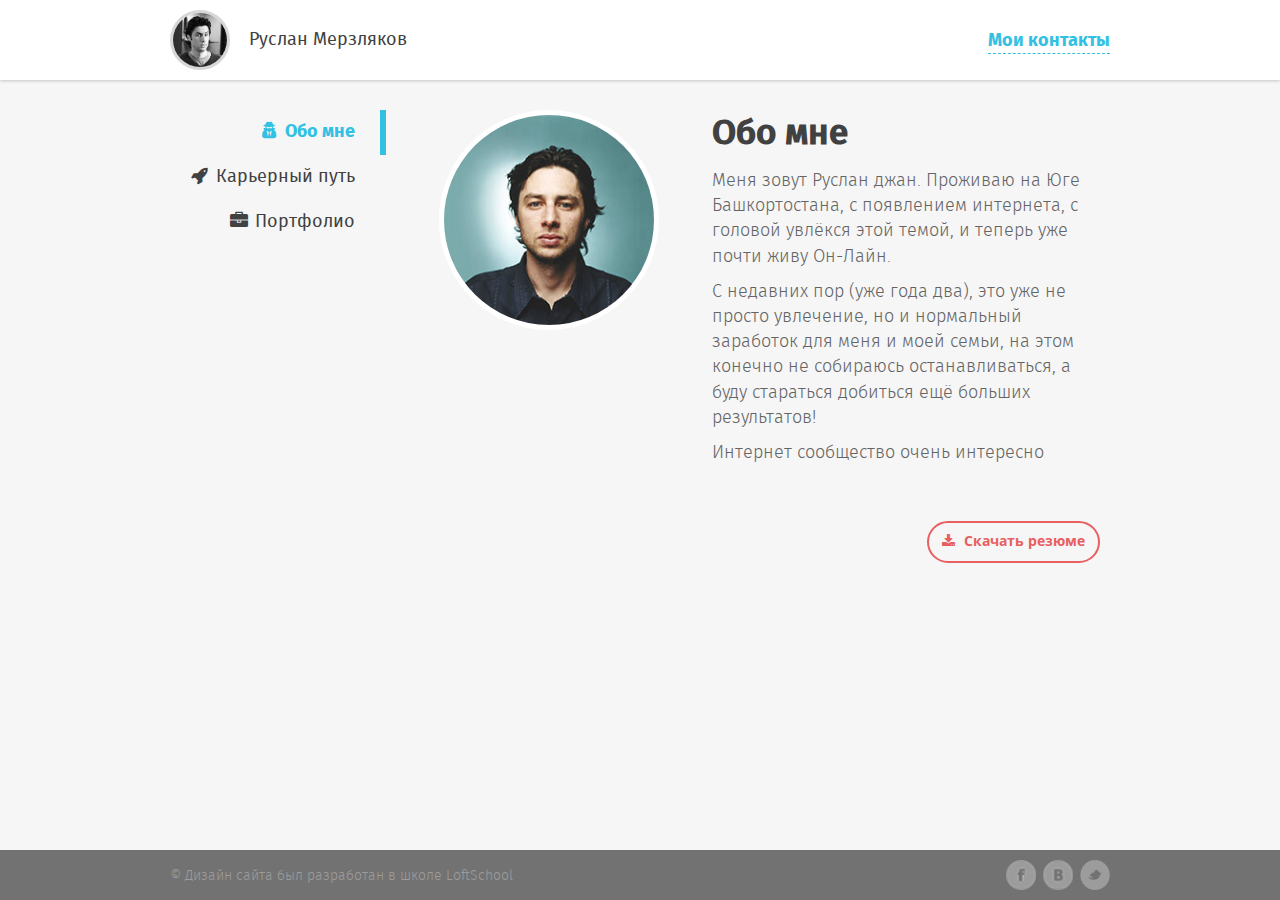
==== index.html @ 2ae24ee6 "init" ====
<!DOCTYPE html>
<!--[if lt IE 7 ]><html class="ie ie6" lang="en"> <![endif]-->
<!--[if IE 7 ]><html class="ie ie7" lang="en"> <![endif]-->
<!--[if IE 8 ]><html class="ie ie8" lang="en"> <![endif]-->
<!--[if (gte IE 9)|!(IE)]><!--><html lang="ru"> <!--<![endif]-->

<head>

	<meta charset="utf-8">

	<title>Обо мне</title>
	<meta name="description" content="">

	<meta http-equiv="X-UA-Compatible" content="IE=edge">
	<meta name="viewport" content="width=device-width, initial-scale=1, maximum-scale=1">

	<link rel="stylesheet" href="css/layout/normalize.min.css">
	<link rel="stylesheet" href="css/layout/fonts.css">
	<link rel="stylesheet" href="css/layout/font-awesome.min.css">
	<link rel="stylesheet" href="css/layout/adjustment.css">
	<link rel="stylesheet" href="css/sections/header.css">
	<link rel="stylesheet" href="css/sections/content.css">
	<link rel="stylesheet" href="css/sections/sidebar.css">
	<link rel="stylesheet" href="css/sections/footer.css">

</head>

<body>
	
	<div class="wrapper">
		<header class="header">
			<div class="container clearfix">
				<div class="header-left">
					<div class="author-wrap">
						<img src="img/content/author.jpg" width="60" alt="Руслан Мерзляков">
						<div class="header-name">Руслан Мерзляков</div>
					</div>
				</div>
				<div class="header-right">
					<a href="#" class="contacts">Мои контакты
						<ul class="contacts-list">
							<li><i class="fa fa-envelope fa-fw"></i> ruslankko@gmail.com</li>
							<li><i class="fa fa-phone fa-fw"></i> +7 963 018 48 90</li>
							<li><i class="fa fa-skype fa-fw"></i> canonkko</li>
						</ul>
					</a>
				</div>
			</div>
		</header>
		<section class="content">
			<div class="container clearfix">
				<aside class="sidebar">
					<nav class="nav-menu">
						<ul>
							<li><a class="nav-link active" href=""><i class="fa fa-user-secret fa-fw"></i> Обо мне</a></li>
							<li><a class="nav-link" href=""><i class="fa fa-rocket fa-fw"></i> Карьерный путь</a></li>
							<li><a class="nav-link" href=""><i class="fa fa-briefcase fa-fw"></i> Портфолио</a></li>
						</ul>
					</nav>
				</aside>
				<main class="main-content">
					<div class="content-wrap clearfix">
						<div class="about-left">
							<img src="img/content/author-2.jpg" width="220" alt="Руслан Мерзляков">
						</div>
						<div class="about-right">
							<h1>Обо мне</h1>
							<p>Меня зовут Руслан джан. Проживаю на Юге Башкортостана, с появлением интернета, с головой увлёкся этой темой, и теперь уже почти живу Он-Лайн.</p>
							<p>С недавних пор (уже года два), это уже не просто увлечение, но и нормальный заработок для меня и моей семьи, на этом конечно не собираюсь останавливаться, а буду стараться добиться ещё больших результатов!</p>
							<p>Интернет сообщество очень интересно</p>
							<div class="btn-resume-wrap">
								<a class="btn btn-resume" href="#"><i class="fa fa-download"></i> Скачать резюме</a>
							</div>
						</div>
					</div>
				</main>
			</div>
		</section>
	</div>
	<footer class="footer">
		<div class="container clearfix">
			<div class="footer-left">
				<div class="copyright">&#169; Дизайн сайта был разработан в школе LoftSchool</div>
			</div>
			<div class="footer-right">
				<ul>
					<li class="social facebook"><a href="#">facebook</a></li>
					<li class="social vk"><a href="https://vk.com/mruslanv" target="blunk">vk</a></li>
					<li class="social twitter"><a href="#">twitter</a></li>
				</ul>
			</div>
		</div>
	</footer>





	<!--[if lt IE 9]>
	<script src="libs/html5shiv/es5-shim.min.js"></script>
	<script src="libs/html5shiv/html5shiv.min.js"></script>
	<script src="libs/html5shiv/html5shiv-printshiv.min.js"></script>
	<script src="libs/respond/respond.min.js"></script>
	<![endif]-->
	
	<script src="https://ajax.googleapis.com/ajax/libs/jquery/2.2.4/jquery.min.js"></script>
	<script src="js/common.js"></script>
	
	<!-- <script>document.write('<script src="http://' + (location.host || 'localhost').split(':')[0] + ':35729/livereload.js?snipver=1"></' + 'script>')</script> -->
</body>
</html>
---- css/layout/fonts.css ----
@font-face {
	font-family: "FiraSans-Bold";
	src: url("../../fonts/FiraSans-Bold/FiraSans-Bold.eot");
	src: url("../../fonts/FiraSans-Bold/FiraSans-Bold.eot?#iefix") format("embedded-opentype"),
			 url("../../fonts/FiraSans-Bold/firasans-bold.woff") format("woff"),
			 url("../../fonts/FiraSans-Bold/FiraSans-Bold.ttf") format("truetype");
	font-style: normal;
	font-weight: normal;
}

@font-face {
	font-family: "FiraSans-Light";
	src: url("../../fonts/FiraSans-Light/FiraSans-Light.eot");
	src: url("../../fonts/FiraSans-Light/FiraSans-Light.eot?#iefix") format("embedded-opentype"),
			 url("../../fonts/FiraSans-Light/firasans-light.woff") format("woff"),
			 url("../../fonts/FiraSans-Light/FiraSans-Light.ttf") format("truetype");
	font-style: normal;
	font-weight: normal;
}

@font-face {
	font-family: "FiraSans-Medium";
	src: url("../../fonts/FiraSans-Medium/FiraSans-Medium.eot");
	src: url("../../fonts/FiraSans-Medium/FiraSans-Medium.eot?#iefix") format("embedded-opentype"),
			 url("../../fonts/FiraSans-Medium/firasans-medium.woff") format("woff"),
			 url("../../fonts/FiraSans-Medium/FiraSans-Medium.ttf") format("truetype");
	font-style: normal;
	font-weight: normal;
}

@font-face {
	font-family: "FiraSans-Regular";
	src: url("../../fonts/FiraSans-Regular/FiraSans-Regular.eot");
	src: url("../../fonts/FiraSans-Regular/FiraSans-Regular.eot?#iefix") format("embedded-opentype"),
			 url("../../fonts/FiraSans-Regular/firasans-regular.woff") format("woff"),
			 url("../../fonts/FiraSans-Regular/FiraSans-Regular.ttf") format("truetype");
	font-style: normal;
	font-weight: normal;
}

@font-face {
	font-family: "OpenSansSemiBold";
	src: url("../../fonts/OpenSansSemiBold/OpenSansSemiBold.eot");
	src: url("../../fonts/OpenSansSemiBold/OpenSansSemiBold.eot?#iefix") format("embedded-opentype"),
			 url("../../fonts/OpenSansSemiBold/OpenSansSemiBold.woff") format("woff"),
			 url("../../fonts/OpenSansSemiBold/OpenSansSemiBold.ttf") format("truetype");
	font-style: normal;
	font-weight: normal;
}

@font-face {
	font-family: "OpenSansBold";
	src: url("../../fonts/OpenSansBold/OpenSansBold.eot");
	src: url("../../fonts/OpenSansBold/OpenSansBold.eot?#iefix") format("embedded-opentype"),
			 url("../../fonts/OpenSansBold/OpenSansBold.woff") format("woff"),
			 url("../../fonts/OpenSansBold/OpenSansBold.ttf") format("truetype");
	font-style: normal;
	font-weight: normal;
}
---- css/layout/adjustment.css ----
html {
	height: 100%;
}

body {
	font-family: "FiraSans-Regular", sans-serif;
	font-size: 16px;
	line-height: 1.4;
	font-weight: normal;
	color: #414141;
	height: 100%;
	background-color: #f6f6f6;
}

* {
	-webkit-box-sizing: border-box;
	-moz-box-sizing: border-box;
	box-sizing: border-box;
}

h1 {
	font-family: "FiraSans-Medium", sans-serif;
	font-size: 2.1875em;
}

h3 {
	font-size: 1.3125em;
	line-height: 1.3;

}

a {
	text-decoration: none;
	color: #fff;
}

ul {
	list-style-type: none;
	margin: 0;
	padding: 0;
}

.clearfix::after {
    content: "";
    display: table;
    clear: both;
}

.wrapper {
	min-height: 100%;
	overflow: hidden;
	position: relative;
}

.wrapper::after {
	content: "";
	height: 50px;
	display: block;
}

.container {
	width: 940px;
	margin: auto;
}
---- css/sections/header.css ----
.main-page {
	height: 100vh;
	text-align: center;
	background: url('../../img/bg/mainbg.png');
	padding-top: 35vh;
}

.author img {
	border-radius: 50%;
	border: 1px solid #d7d7d7;
	margin-top: -50%;
}

.author {
	background-color: white;
	border-radius: 10px;
	box-shadow: 0 1px 2px rgba(0, 0, 0, 0.3);
	display: inline-block;
	padding: 0 79px 70px;
	position: relative;
}

.author h3 {
	font-family: "OpenSansSemiBold", sans-serif;
	margin-top: 6px;
}

.btn-bg {
	background-color: #33c1e3;
	position: absolute;
	bottom: 0;
	right: 0;
	left: 0;
	border-radius: 0 0 10px 10px;
	padding: 20px 70px
}

.btn {
	border: 2px solid white;
	border-radius: 10em;
	padding: 9px 13px 6px;
	display: inline-block;
	font-family: "FiraSans-Bold", sans-serif;
	font-size: 0.875em;
	-webkit-transition: .3s ease;
	-o-transition: .3s ease;
	transition: .3s ease;
}


.btn:hover {
	background-color: #fff;
	color: #33c1e3;
}

.header {
  background-color: #fff;
  box-shadow: 0px 1px 3px 0px rgba(0, 0, 0, 0.2);
  padding: 10px 0;
  position: relative;
  z-index: 2;
}

.author-wrap img {
  border-width: 3px;
  border-color: rgb(215, 215, 215);
  border-style: solid;
  border-radius: 50%;
  display: inline-block;
  vertical-align: middle;
}

.header-name {
	font-size: 1.125em;
	line-height: 1.05;
	display: inline-block;
	margin-left: 15px;
	max-width: 180px;
	vertical-align: middle;
}

.header-left {
	float: left;
	width: 50%;
}

.header-right {
	float: right;
	width: 50%;
	text-align: right;
}

.contacts {
	font-family: "FiraSans-Bold", sans-serif;
	color: #33c1e3;
	font-size: 1.125em;
	line-height: 1.3;
	border-bottom: 1px dashed #33c1e3;
	padding-top: 20px;
	display: inline-block;
	position: relative;
	-webkit-transition: .3s ease;
	-o-transition: .3s ease;
	transition: .3s ease;
}

.contacts:hover {
	color: #e85f61;
	border-color: #e85f61
}

.contacts:hover .contacts-list {
	visibility: visible;
	top: 60px;
	opacity: 1;
}

.contacts-list {
	font-family: "FiraSans-Light", sans-serif;
	padding: 15px 20px 0;
	text-align: left;
	border: 1px solid #dedede;
  background-color: #fff;
  min-width: 255px;
  position: absolute;
	left: -50%;
  top: 70px;
  border-radius: 10px;
  color: #414141;
  visibility: hidden;
  opacity: 0;
  -webkit-transition: .3s ease-in-out .2s;
	-o-transition: .3s ease-in-out .2s;
	transition: .3s ease-in-out .2s;
}

.contacts-list .fa {
	color: #33c1e3;
	margin-right: 5px;
}

.contacts-list > li {
	margin-bottom: 15px;
}

.contacts-list::before, .contacts-list::after {
	content: "";
	position: absolute;
	left: 50%;
	top: -17px;
	margin-left: -10px;
	border: 6px solid transparent;
	border-bottom: 10px solid #dedede;
}

.contacts-list::after {
	border-bottom: 10px solid #fff;
	top: -15px;
}
---- css/sections/content.css ----
.content {
	padding-top: 30px;
}

.main-content {
	float: right;
	width: 77%;
}

.about-left img {
	border-radius: 50%;
	border: 5px solid white;
}

.about-left, .img-career-wrap {
	width: 45%;
	text-align: center;
	float: left;
}

.about-right {
	width: 55%;
	float: right;
	padding-right: 10px;
}

.about-right h1 {
	margin: 0;
}

.about-right p {
	font-family: "FiraSans-Light", sans-serif;
	font-size: 1.125em;
	color: #646464;
	margin-top: 10px;
	margin-bottom: 0px;
}

.btn-resume-wrap{
	text-align: right;
	margin-top: 55px;
	margin-bottom: 70px;
}

.btn-resume {
	font-family: "OpenSansBold", sans-serif;
	color: #e85f61;
	border-color: #e85f61;
	padding-top: 8px;
	padding-bottom: 10px;
}

.btn-resume .fa {
	margin-right: 5px;
}

.btn-resume:hover {
	background-color: #e85f61;
	color: #fff;
}
---- css/sections/sidebar.css ----
.sidebar {
	float: left;
	width: 23%;
	text-align: right;
}

.nav-menu .nav-link {
	display: block;
	padding: 10px 0;
	padding-right: 25px;
	font-size: 1.125em;
	color: #414141;
	border-right: 6px solid transparent;
	-webkit-transition: .3s ease;
	-o-transition: .3s ease;
	transition: .3s ease;
}

.nav-menu .nav-link:hover {
	color: #33c1e3;
}

.nav-link.active {
	font-family: "FiraSans-Bold", sans-serif;
	color: #33c1e3;
	border-right: 6px solid #33c1e3;
}
---- css/sections/footer.css ----
.footer {
  background-color: #727272;
  height: 50px;
  padding: 10px 0;
  margin-top: -50px;
  position: relative;
}

.copyright {
	font-family: "FiraSans-Light", sans-serif;
	font-size: 0.875em;
	color: #9c9c9c;
	padding-top: 7px;
}

.footer-left {
	float: left;
	width: 50%;
}

.footer-right {
	float: right;
	width: 50%;
	text-align: right;
}

.social {
	background: url('../../img/icons/social-sprite.png') no-repeat;
	width: 30px;
	height: 30px;
	overflow: hidden;
	display: inline-block;
	margin-left: 3px;
}

.social a {
	display: block;
	text-indent: 50px;
}

.facebook {
	background-position: 0 -150px;
}

.facebook:hover {
	background-position: 0 -120px;
}

.twitter {
	background-position: 0 -90px;
}

.twitter:hover {
	background-position: 0 -60px;
}

.vk {
	background-position: 0 -30px;
}

.vk:hover {
	background-position: 0 0;
}
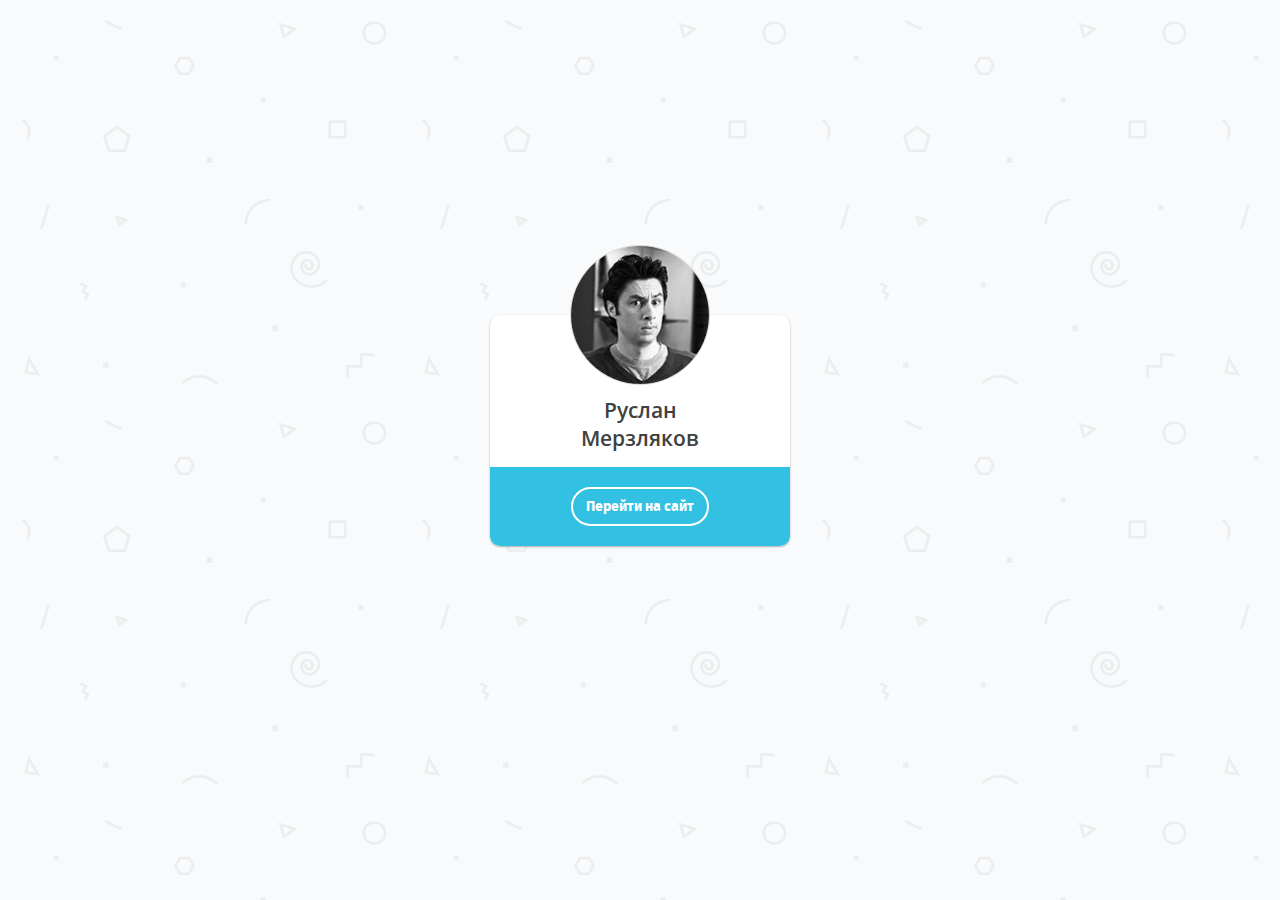
==== commit 769c6164: "BEM+ScrollBar" ====
--- a/index.html
+++ b/index.html
@@ -8,7 +8,7 @@
 
 	<meta charset="utf-8">
 
-	<title>Обо мне</title>
+	<title>Приветствую!</title>
 	<meta name="description" content="">
 
 	<meta http-equiv="X-UA-Compatible" content="IE=edge">
@@ -18,79 +18,21 @@
 	<link rel="stylesheet" href="css/layout/fonts.css">
 	<link rel="stylesheet" href="css/layout/font-awesome.min.css">
 	<link rel="stylesheet" href="css/layout/adjustment.css">
-	<link rel="stylesheet" href="css/sections/header.css">
-	<link rel="stylesheet" href="css/sections/content.css">
-	<link rel="stylesheet" href="css/sections/sidebar.css">
-	<link rel="stylesheet" href="css/sections/footer.css">
+	<link rel="stylesheet" href="css/sections/main.css">
 
 </head>
 
 <body>
-	
-	<div class="wrapper">
-		<header class="header">
-			<div class="container clearfix">
-				<div class="header-left">
-					<div class="author-wrap">
-						<img src="img/content/author.jpg" width="60" alt="Руслан Мерзляков">
-						<div class="header-name">Руслан Мерзляков</div>
-					</div>
-				</div>
-				<div class="header-right">
-					<a href="#" class="contacts">Мои контакты
-						<ul class="contacts-list">
-							<li><i class="fa fa-envelope fa-fw"></i> ruslankko@gmail.com</li>
-							<li><i class="fa fa-phone fa-fw"></i> +7 963 018 48 90</li>
-							<li><i class="fa fa-skype fa-fw"></i> canonkko</li>
-						</ul>
-					</a>
-				</div>
-			</div>
-		</header>
-		<section class="content">
-			<div class="container clearfix">
-				<aside class="sidebar">
-					<nav class="nav-menu">
-						<ul>
-							<li><a class="nav-link active" href=""><i class="fa fa-user-secret fa-fw"></i> Обо мне</a></li>
-							<li><a class="nav-link" href=""><i class="fa fa-rocket fa-fw"></i> Карьерный путь</a></li>
-							<li><a class="nav-link" href=""><i class="fa fa-briefcase fa-fw"></i> Портфолио</a></li>
-						</ul>
-					</nav>
-				</aside>
-				<main class="main-content">
-					<div class="content-wrap clearfix">
-						<div class="about-left">
-							<img src="img/content/author-2.jpg" width="220" alt="Руслан Мерзляков">
-						</div>
-						<div class="about-right">
-							<h1>Обо мне</h1>
-							<p>Меня зовут Руслан джан. Проживаю на Юге Башкортостана, с появлением интернета, с головой увлёкся этой темой, и теперь уже почти живу Он-Лайн.</p>
-							<p>С недавних пор (уже года два), это уже не просто увлечение, но и нормальный заработок для меня и моей семьи, на этом конечно не собираюсь останавливаться, а буду стараться добиться ещё больших результатов!</p>
-							<p>Интернет сообщество очень интересно</p>
-							<div class="btn-resume-wrap">
-								<a class="btn btn-resume" href="#"><i class="fa fa-download"></i> Скачать резюме</a>
-							</div>
-						</div>
-					</div>
-				</main>
-			</div>
-		</section>
-	</div>
-	<footer class="footer">
-		<div class="container clearfix">
-			<div class="footer-left">
-				<div class="copyright">&#169; Дизайн сайта был разработан в школе LoftSchool</div>
-			</div>
-			<div class="footer-right">
-				<ul>
-					<li class="social facebook"><a href="#">facebook</a></li>
-					<li class="social vk"><a href="https://vk.com/mruslanv" target="blunk">vk</a></li>
-					<li class="social twitter"><a href="#">twitter</a></li>
-				</ul>
+	<section class="main-page">
+		<div class="author">
+			<img class="author__img" src="img/content/author.jpg" width="140" alt="Руслан Мерзляков">
+			<h3 class="author__title">Руслан<br>Мерзляков</h3>
+			<div class="author__btn">
+				<a class="btn" href="about.html">Перейти на сайт</a>
 			</div>
 		</div>
-	</footer>
+	</section>
+	
 
 
 
@@ -103,8 +45,8 @@
 	<script src="libs/respond/respond.min.js"></script>
 	<![endif]-->
 	
-	<script src="https://ajax.googleapis.com/ajax/libs/jquery/2.2.4/jquery.min.js"></script>
-	<script src="js/common.js"></script>
+	<!-- <script src="https://ajax.googleapis.com/ajax/libs/jquery/2.2.4/jquery.min.js"></script>
+	<script src="js/common.js"></script> -->
 	
 	<!-- <script>document.write('<script src="http://' + (location.host || 'localhost').split(':')[0] + ':35729/livereload.js?snipver=1"></' + 'script>')</script> -->
 </body>
--- a/css/layout/adjustment.css
+++ b/css/layout/adjustment.css
@@ -9,7 +9,7 @@
 	font-weight: normal;
 	color: #414141;
 	height: 100%;
-	background-color: #f6f6f6;
+	
 }
 
 * {
@@ -21,12 +21,15 @@
 h1 {
 	font-family: "FiraSans-Medium", sans-serif;
 	font-size: 2.1875em;
+	font-weight: normal;
+	margin: 0;
 }
 
 h3 {
 	font-size: 1.3125em;
 	line-height: 1.3;
-
+	font-weight: normal;
+	margin: 0;
 }
 
 a {
@@ -40,6 +43,11 @@
 	padding: 0;
 }
 
+img {
+	max-width: 100%;
+	height: auto;
+}
+
 .clearfix::after {
     content: "";
     display: table;
@@ -50,6 +58,7 @@
 	min-height: 100%;
 	overflow: hidden;
 	position: relative;
+	background-color: #f6f6f6;
 }
 
 .wrapper::after {
@@ -60,5 +69,37 @@
 
 .container {
 	width: 940px;
-	margin: auto;
+	margin: 0 auto;
+}
+
+.content {
+	margin-top: 30px;
+}
+
+.sidebar {
+	float: left;
+	width: 23%;
+}
+
+.main-content {
+	float: right;
+	width: 77%;
+}
+
+.title {
+	margin-bottom: 20px;
+	margin-left: 20px;
+	line-height: 1.1;
+}
+
+.btn {
+	border: 2px solid white;
+	border-radius: 10em;
+	padding: 9px 13px 6px;
+	display: inline-block;
+	font-family: "FiraSans-Bold", sans-serif;
+	font-size: 0.875em;
+	-webkit-transition: .3s ease;
+	-o-transition: .3s ease;
+	transition: .3s ease;
 }--- a/css/sections/main.css
+++ b/css/sections/main.css
@@ -0,0 +1,36 @@
+.main-page {
+	height: 100vh;
+	text-align: center;
+	background: url('../../img/bg/mainbg.png');
+	padding-top: 35vh;
+}
+
+.author__img {
+	border-radius: 50%;
+	border: 1px solid #d7d7d7;
+	margin-top: -70px;
+}
+
+.author {
+	background-color: white;
+	border-radius: 10px;
+	box-shadow: 0 1px 2px rgba(0, 0, 0, 0.3);
+	display: inline-block;
+	min-width: 300px;
+}
+
+.author__title {
+	font-family: "OpenSansSemiBold", sans-serif;
+	margin: 5px 0 15px;
+}
+
+.author__btn {
+	background-color: #33c1e3;
+	border-radius: 0 0 10px 10px;
+	padding: 20px 70px
+}
+
+.btn:hover {
+	background-color: #fff;
+	color: #33c1e3;
+}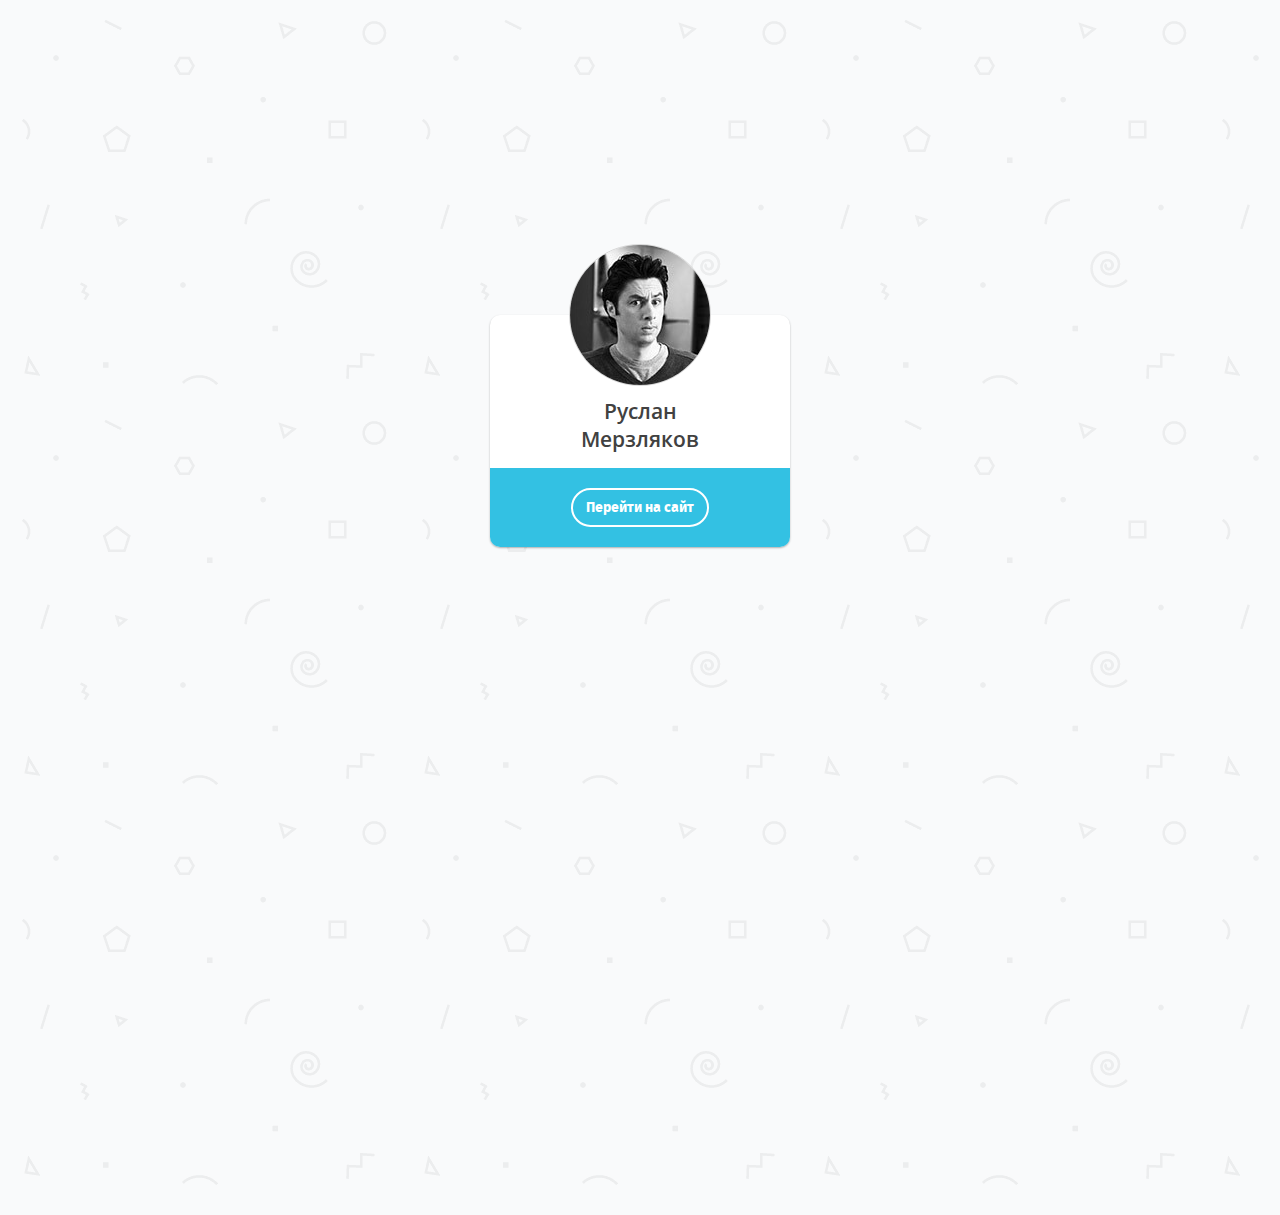
==== commit 05761e02: "Adaptive" ====
--- a/index.html
+++ b/index.html
@@ -1,53 +1,53 @@
-<!DOCTYPE html>
-<!--[if lt IE 7 ]><html class="ie ie6" lang="en"> <![endif]-->
-<!--[if IE 7 ]><html class="ie ie7" lang="en"> <![endif]-->
-<!--[if IE 8 ]><html class="ie ie8" lang="en"> <![endif]-->
-<!--[if (gte IE 9)|!(IE)]><!--><html lang="ru"> <!--<![endif]-->
-
-<head>
-
-	<meta charset="utf-8">
-
-	<title>Приветствую!</title>
-	<meta name="description" content="">
-
-	<meta http-equiv="X-UA-Compatible" content="IE=edge">
-	<meta name="viewport" content="width=device-width, initial-scale=1, maximum-scale=1">
-
-	<link rel="stylesheet" href="css/layout/normalize.min.css">
-	<link rel="stylesheet" href="css/layout/fonts.css">
-	<link rel="stylesheet" href="css/layout/font-awesome.min.css">
-	<link rel="stylesheet" href="css/layout/adjustment.css">
-	<link rel="stylesheet" href="css/sections/main.css">
-
-</head>
-
-<body>
-	<section class="main-page">
-		<div class="author">
-			<img class="author__img" src="img/content/author.jpg" width="140" alt="Руслан Мерзляков">
-			<h3 class="author__title">Руслан<br>Мерзляков</h3>
-			<div class="author__btn">
-				<a class="btn" href="about.html">Перейти на сайт</a>
-			</div>
-		</div>
-	</section>
-	
-
-
-
-
-
-	<!--[if lt IE 9]>
-	<script src="libs/html5shiv/es5-shim.min.js"></script>
-	<script src="libs/html5shiv/html5shiv.min.js"></script>
-	<script src="libs/html5shiv/html5shiv-printshiv.min.js"></script>
-	<script src="libs/respond/respond.min.js"></script>
-	<![endif]-->
-	
-	<!-- <script src="https://ajax.googleapis.com/ajax/libs/jquery/2.2.4/jquery.min.js"></script>
-	<script src="js/common.js"></script> -->
-	
-	<!-- <script>document.write('<script src="http://' + (location.host || 'localhost').split(':')[0] + ':35729/livereload.js?snipver=1"></' + 'script>')</script> -->
-</body>
+<!DOCTYPE html>
+<!--[if lt IE 7 ]><html class="ie ie6" lang="en"> <![endif]-->
+<!--[if IE 7 ]><html class="ie ie7" lang="en"> <![endif]-->
+<!--[if IE 8 ]><html class="ie ie8" lang="en"> <![endif]-->
+<!--[if (gte IE 9)|!(IE)]><!--><html lang="ru"> <!--<![endif]-->
+<!--[if lte IE 8]>
+<p class="chromeframe">Похоже, что ты используешь
+устаревший браузер, друг. Пожалуйста, <a href="http://
+browsehappy.com/">скачай новый браузер абсолютно
+бесплатно</a> или <a href="http://www.google.com/
+chromeframe/?redirect=true">активируй Google Chrome Frame</
+a></p>
+<![endif]-->
+
+<head>
+
+	<meta charset="utf-8">
+
+	<title>Приветствую!</title>
+	<meta name="description" content="">
+
+	<meta http-equiv="X-UA-Compatible" content="IE=edge">
+	<meta name="viewport" content="width=device-width, initial-scale=1, maximum-scale=1">
+
+	<link rel="stylesheet" href="css/main.css">
+
+</head>
+
+<body>
+	<section class="main-page">
+		<div class="author">
+			<div class="author__img">
+				<img src="img/content/author.jpg" width="140" alt="Руслан Мерзляков">
+			</div>
+			<h3 class="author__title">Руслан<br>Мерзляков</h3>
+			<div class="author__btn">
+				<a class="btn" href="about.html">Перейти на сайт</a>
+			</div>
+		</div>
+	</section>
+	
+	<!--[if lt IE 9]>
+	<script src="libs/html5shiv/es5-shim.min.js"></script>
+	<script src="libs/html5shiv/html5shiv.min.js"></script>
+	<script src="libs/html5shiv/html5shiv-printshiv.min.js"></script>
+	<script src="libs/respond/respond.min.js"></script>
+	<![endif]-->
+	
+	<!-- <script src="https://ajax.googleapis.com/ajax/libs/jquery/2.2.4/jquery.min.js"></script>
+	<script src="js/common.js"></script> -->
+	
+</body>
 </html>--- a/css/main.css
+++ b/css/main.css
@@ -0,0 +1,3 @@
+@font-face{font-family:"FiraSans-Bold";src:url("../fonts/FiraSans-Bold/FiraSans-Bold.eot");src:url("../fonts/FiraSans-Bold/FiraSans-Bold.eot?#iefix") format("embedded-opentype"),url("../fonts/FiraSans-Bold/firasans-bold.woff") format("woff"),url("../fonts/FiraSans-Bold/FiraSans-Bold.ttf") format("truetype");font-style:normal;font-weight:normal}@font-face{font-family:"FiraSans-Light";src:url("../fonts/FiraSans-Light/FiraSans-Light.eot");src:url("../fonts/FiraSans-Light/FiraSans-Light.eot?#iefix") format("embedded-opentype"),url("../fonts/FiraSans-Light/firasans-light.woff") format("woff"),url("../fonts/FiraSans-Light/FiraSans-Light.ttf") format("truetype");font-style:normal;font-weight:normal}@font-face{font-family:"FiraSans-Medium";src:url("../fonts/FiraSans-Medium/FiraSans-Medium.eot");src:url("../fonts/FiraSans-Medium/FiraSans-Medium.eot?#iefix") format("embedded-opentype"),url("../fonts/FiraSans-Medium/firasans-medium.woff") format("woff"),url("../fonts/FiraSans-Medium/FiraSans-Medium.ttf") format("truetype");font-style:normal;font-weight:normal}@font-face{font-family:"FiraSans-Regular";src:url("../fonts/FiraSans-Regular/FiraSans-Regular.eot");src:url("../fonts/FiraSans-Regular/FiraSans-Regular.eot?#iefix") format("embedded-opentype"),url("../fonts/FiraSans-Regular/firasans-regular.woff") format("woff"),url("../fonts/FiraSans-Regular/FiraSans-Regular.ttf") format("truetype");font-style:normal;font-weight:normal}@font-face{font-family:"OpenSansSemiBold";src:url("../fonts/OpenSansSemiBold/OpenSansSemiBold.eot");src:url("../fonts/OpenSansSemiBold/OpenSansSemiBold.eot?#iefix") format("embedded-opentype"),url("../fonts/OpenSansSemiBold/OpenSansSemiBold.woff") format("woff"),url("../fonts/OpenSansSemiBold/OpenSansSemiBold.ttf") format("truetype");font-style:normal;font-weight:normal}@font-face{font-family:"OpenSansBold";src:url("../fonts/OpenSansBold/OpenSansBold.eot");src:url("../fonts/OpenSansBold/OpenSansBold.eot?#iefix") format("embedded-opentype"),url("../fonts/OpenSansBold/OpenSansBold.woff") format("woff"),url("../fonts/OpenSansBold/OpenSansBold.ttf") format("truetype");font-style:normal;font-weight:normal}@font-face{font-family:'FontAwesome';src:url("../fonts/fontawesome/fontawesome-webfont.eot?v=4.6.3");src:url("../fonts/fontawesome/fontawesome-webfont.eot?#iefix&v=4.6.3") format("embedded-opentype"),url("../fonts/fontawesome/fontawesome-webfont.woff2?v=4.6.3") format("woff2"),url("../fonts/fontawesome/fontawesome-webfont.woff?v=4.6.3") format("woff"),url("../fonts/fontawesome/fontawesome-webfont.ttf?v=4.6.3") format("truetype"),url("../fonts/fontawesome/fontawesome-webfont.svg?v=4.6.3#fontawesomeregular") format("svg");font-weight:normal;font-style:normal}.fa{display:inline-block;font:normal normal normal 14px/1 FontAwesome;font-size:inherit;text-rendering:auto;-webkit-font-smoothing:antialiased;-moz-osx-font-smoothing:grayscale}.fa-lg{font-size:1.33333333em;line-height:.75em;vertical-align:-15%}.fa-2x{font-size:2em}.fa-3x{font-size:3em}.fa-4x{font-size:4em}.fa-5x{font-size:5em}.fa-fw{width:1.28571429em;text-align:center}.fa-ul{padding-left:0;margin-left:2.14285714em;list-style-type:none}.fa-ul>li{position:relative}.fa-li{position:absolute;left:-2.14285714em;width:2.14285714em;top:.14285714em;text-align:center}.fa-li.fa-lg{left:-1.85714286em}.fa-border{padding:.2em .25em .15em;border:solid .08em #eee;border-radius:.1em}.fa-pull-left{float:left}.fa-pull-right{float:right}.fa.fa-pull-left{margin-right:.3em}.fa.fa-pull-right{margin-left:.3em}.pull-right{float:right}.pull-left{float:left}.fa.pull-left{margin-right:.3em}.fa.pull-right{margin-left:.3em}.fa-spin{-webkit-animation:fa-spin 2s infinite linear;animation:fa-spin 2s infinite linear}.fa-pulse{-webkit-animation:fa-spin 1s infinite steps(8);animation:fa-spin 1s infinite steps(8)}@-webkit-keyframes fa-spin{0%{-webkit-transform:rotate(0deg);transform:rotate(0deg)}100%{-webkit-transform:rotate(359deg);transform:rotate(359deg)}}@keyframes fa-spin{0%{-webkit-transform:rotate(0deg);transform:rotate(0deg)}100%{-webkit-transform:rotate(359deg);transform:rotate(359deg)}}.fa-rotate-90{-ms-filter:"progid:DXImageTransform.Microsoft.BasicImage(rotation=1)";-webkit-transform:rotate(90deg);-ms-transform:rotate(90deg);transform:rotate(90deg)}.fa-rotate-180{-ms-filter:"progid:DXImageTransform.Microsoft.BasicImage(rotation=2)";-webkit-transform:rotate(180deg);-ms-transform:rotate(180deg);transform:rotate(180deg)}.fa-rotate-270{-ms-filter:"progid:DXImageTransform.Microsoft.BasicImage(rotation=3)";-webkit-transform:rotate(270deg);-ms-transform:rotate(270deg);transform:rotate(270deg)}.fa-flip-horizontal{-ms-filter:"progid:DXImageTransform.Microsoft.BasicImage(rotation=0, mirror=1)";-webkit-transform:scale(-1, 1);-ms-transform:scale(-1, 1);transform:scale(-1, 1)}.fa-flip-vertical{-ms-filter:"progid:DXImageTransform.Microsoft.BasicImage(rotation=2, mirror=1)";-webkit-transform:scale(1, -1);-ms-transform:scale(1, -1);transform:scale(1, -1)}:root .fa-rotate-90,:root .fa-rotate-180,:root .fa-rotate-270,:root .fa-flip-horizontal,:root .fa-flip-vertical{-webkit-filter:none;filter:none}.fa-stack{position:relative;display:inline-block;width:2em;height:2em;line-height:2em;vertical-align:middle}.fa-stack-1x,.fa-stack-2x{position:absolute;left:0;width:100%;text-align:center}.fa-stack-1x{line-height:inherit}.fa-stack-2x{font-size:2em}.fa-inverse{color:#fff}.fa-glass:before{content:"\f000"}.fa-music:before{content:"\f001"}.fa-search:before{content:"\f002"}.fa-envelope-o:before{content:"\f003"}.fa-heart:before{content:"\f004"}.fa-star:before{content:"\f005"}.fa-star-o:before{content:"\f006"}.fa-user:before{content:"\f007"}.fa-film:before{content:"\f008"}.fa-th-large:before{content:"\f009"}.fa-th:before{content:"\f00a"}.fa-th-list:before{content:"\f00b"}.fa-check:before{content:"\f00c"}.fa-remove:before,.fa-close:before,.fa-times:before{content:"\f00d"}.fa-search-plus:before{content:"\f00e"}.fa-search-minus:before{content:"\f010"}.fa-power-off:before{content:"\f011"}.fa-signal:before{content:"\f012"}.fa-gear:before,.fa-cog:before{content:"\f013"}.fa-trash-o:before{content:"\f014"}.fa-home:before{content:"\f015"}.fa-file-o:before{content:"\f016"}.fa-clock-o:before{content:"\f017"}.fa-road:before{content:"\f018"}.fa-download:before{content:"\f019"}.fa-arrow-circle-o-down:before{content:"\f01a"}.fa-arrow-circle-o-up:before{content:"\f01b"}.fa-inbox:before{content:"\f01c"}.fa-play-circle-o:before{content:"\f01d"}.fa-rotate-right:before,.fa-repeat:before{content:"\f01e"}.fa-refresh:before{content:"\f021"}.fa-list-alt:before{content:"\f022"}.fa-lock:before{content:"\f023"}.fa-flag:before{content:"\f024"}.fa-headphones:before{content:"\f025"}.fa-volume-off:before{content:"\f026"}.fa-volume-down:before{content:"\f027"}.fa-volume-up:before{content:"\f028"}.fa-qrcode:before{content:"\f029"}.fa-barcode:before{content:"\f02a"}.fa-tag:before{content:"\f02b"}.fa-tags:before{content:"\f02c"}.fa-book:before{content:"\f02d"}.fa-bookmark:before{content:"\f02e"}.fa-print:before{content:"\f02f"}.fa-camera:before{content:"\f030"}.fa-font:before{content:"\f031"}.fa-bold:before{content:"\f032"}.fa-italic:before{content:"\f033"}.fa-text-height:before{content:"\f034"}.fa-text-width:before{content:"\f035"}.fa-align-left:before{content:"\f036"}.fa-align-center:before{content:"\f037"}.fa-align-right:before{content:"\f038"}.fa-align-justify:before{content:"\f039"}.fa-list:before{content:"\f03a"}.fa-dedent:before,.fa-outdent:before{content:"\f03b"}.fa-indent:before{content:"\f03c"}.fa-video-camera:before{content:"\f03d"}.fa-photo:before,.fa-image:before,.fa-picture-o:before{content:"\f03e"}.fa-pencil:before{content:"\f040"}.fa-map-marker:before{content:"\f041"}.fa-adjust:before{content:"\f042"}.fa-tint:before{content:"\f043"}.fa-edit:before,.fa-pencil-square-o:before{content:"\f044"}.fa-share-square-o:before{content:"\f045"}.fa-check-square-o:before{content:"\f046"}.fa-arrows:before{content:"\f047"}.fa-step-backward:before{content:"\f048"}.fa-fast-backward:before{content:"\f049"}.fa-backward:before{content:"\f04a"}.fa-play:before{content:"\f04b"}.fa-pause:before{content:"\f04c"}.fa-stop:before{content:"\f04d"}.fa-forward:before{content:"\f04e"}.fa-fast-forward:before{content:"\f050"}.fa-step-forward:before{content:"\f051"}.fa-eject:before{content:"\f052"}.fa-chevron-left:before{content:"\f053"}.fa-chevron-right:before{content:"\f054"}.fa-plus-circle:before{content:"\f055"}.fa-minus-circle:before{content:"\f056"}.fa-times-circle:before{content:"\f057"}.fa-check-circle:before{content:"\f058"}.fa-question-circle:before{content:"\f059"}.fa-info-circle:before{content:"\f05a"}.fa-crosshairs:before{content:"\f05b"}.fa-times-circle-o:before{content:"\f05c"}.fa-check-circle-o:before{content:"\f05d"}.fa-ban:before{content:"\f05e"}.fa-arrow-left:before{content:"\f060"}.fa-arrow-right:before{content:"\f061"}.fa-arrow-up:before{content:"\f062"}.fa-arrow-down:before{content:"\f063"}.fa-mail-forward:before,.fa-share:before{content:"\f064"}.fa-expand:before{content:"\f065"}.fa-compress:before{content:"\f066"}.fa-plus:before{content:"\f067"}.fa-minus:before{content:"\f068"}.fa-asterisk:before{content:"\f069"}.fa-exclamation-circle:before{content:"\f06a"}.fa-gift:before{content:"\f06b"}.fa-leaf:before{content:"\f06c"}.fa-fire:before{content:"\f06d"}.fa-eye:before{content:"\f06e"}.fa-eye-slash:before{content:"\f070"}.fa-warning:before,.fa-exclamation-triangle:before{content:"\f071"}.fa-plane:before{content:"\f072"}.fa-calendar:before{content:"\f073"}.fa-random:before{content:"\f074"}.fa-comment:before{content:"\f075"}.fa-magnet:before{content:"\f076"}.fa-chevron-up:before{content:"\f077"}.fa-chevron-down:before{content:"\f078"}.fa-retweet:before{content:"\f079"}.fa-shopping-cart:before{content:"\f07a"}.fa-folder:before{content:"\f07b"}.fa-folder-open:before{content:"\f07c"}.fa-arrows-v:before{content:"\f07d"}.fa-arrows-h:before{content:"\f07e"}.fa-bar-chart-o:before,.fa-bar-chart:before{content:"\f080"}.fa-twitter-square:before{content:"\f081"}.fa-facebook-square:before{content:"\f082"}.fa-camera-retro:before{content:"\f083"}.fa-key:before{content:"\f084"}.fa-gears:before,.fa-cogs:before{content:"\f085"}.fa-comments:before{content:"\f086"}.fa-thumbs-o-up:before{content:"\f087"}.fa-thumbs-o-down:before{content:"\f088"}.fa-star-half:before{content:"\f089"}.fa-heart-o:before{content:"\f08a"}.fa-sign-out:before{content:"\f08b"}.fa-linkedin-square:before{content:"\f08c"}.fa-thumb-tack:before{content:"\f08d"}.fa-external-link:before{content:"\f08e"}.fa-sign-in:before{content:"\f090"}.fa-trophy:before{content:"\f091"}.fa-github-square:before{content:"\f092"}.fa-upload:before{content:"\f093"}.fa-lemon-o:before{content:"\f094"}.fa-phone:before{content:"\f095"}.fa-square-o:before{content:"\f096"}.fa-bookmark-o:before{content:"\f097"}.fa-phone-square:before{content:"\f098"}.fa-twitter:before{content:"\f099"}.fa-facebook-f:before,.fa-facebook:before{content:"\f09a"}.fa-github:before{content:"\f09b"}.fa-unlock:before{content:"\f09c"}.fa-credit-card:before{content:"\f09d"}.fa-feed:before,.fa-rss:before{content:"\f09e"}.fa-hdd-o:before{content:"\f0a0"}.fa-bullhorn:before{content:"\f0a1"}.fa-bell:before{content:"\f0f3"}.fa-certificate:before{content:"\f0a3"}.fa-hand-o-right:before{content:"\f0a4"}.fa-hand-o-left:before{content:"\f0a5"}.fa-hand-o-up:before{content:"\f0a6"}.fa-hand-o-down:before{content:"\f0a7"}.fa-arrow-circle-left:before{content:"\f0a8"}.fa-arrow-circle-right:before{content:"\f0a9"}.fa-arrow-circle-up:before{content:"\f0aa"}.fa-arrow-circle-down:before{content:"\f0ab"}.fa-globe:before{content:"\f0ac"}.fa-wrench:before{content:"\f0ad"}.fa-tasks:before{content:"\f0ae"}.fa-filter:before{content:"\f0b0"}.fa-briefcase:before{content:"\f0b1"}.fa-arrows-alt:before{content:"\f0b2"}.fa-group:before,.fa-users:before{content:"\f0c0"}.fa-chain:before,.fa-link:before{content:"\f0c1"}.fa-cloud:before{content:"\f0c2"}.fa-flask:before{content:"\f0c3"}.fa-cut:before,.fa-scissors:before{content:"\f0c4"}.fa-copy:before,.fa-files-o:before{content:"\f0c5"}.fa-paperclip:before{content:"\f0c6"}.fa-save:before,.fa-floppy-o:before{content:"\f0c7"}.fa-square:before{content:"\f0c8"}.fa-navicon:before,.fa-reorder:before,.fa-bars:before{content:"\f0c9"}.fa-list-ul:before{content:"\f0ca"}.fa-list-ol:before{content:"\f0cb"}.fa-strikethrough:before{content:"\f0cc"}.fa-underline:before{content:"\f0cd"}.fa-table:before{content:"\f0ce"}.fa-magic:before{content:"\f0d0"}.fa-truck:before{content:"\f0d1"}.fa-pinterest:before{content:"\f0d2"}.fa-pinterest-square:before{content:"\f0d3"}.fa-google-plus-square:before{content:"\f0d4"}.fa-google-plus:before{content:"\f0d5"}.fa-money:before{content:"\f0d6"}.fa-caret-down:before{content:"\f0d7"}.fa-caret-up:before{content:"\f0d8"}.fa-caret-left:before{content:"\f0d9"}.fa-caret-right:before{content:"\f0da"}.fa-columns:before{content:"\f0db"}.fa-unsorted:before,.fa-sort:before{content:"\f0dc"}.fa-sort-down:before,.fa-sort-desc:before{content:"\f0dd"}.fa-sort-up:before,.fa-sort-asc:before{content:"\f0de"}.fa-envelope:before{content:"\f0e0"}.fa-linkedin:before{content:"\f0e1"}.fa-rotate-left:before,.fa-undo:before{content:"\f0e2"}.fa-legal:before,.fa-gavel:before{content:"\f0e3"}.fa-dashboard:before,.fa-tachometer:before{content:"\f0e4"}.fa-comment-o:before{content:"\f0e5"}.fa-comments-o:before{content:"\f0e6"}.fa-flash:before,.fa-bolt:before{content:"\f0e7"}.fa-sitemap:before{content:"\f0e8"}.fa-umbrella:before{content:"\f0e9"}.fa-paste:before,.fa-clipboard:before{content:"\f0ea"}.fa-lightbulb-o:before{content:"\f0eb"}.fa-exchange:before{content:"\f0ec"}.fa-cloud-download:before{content:"\f0ed"}.fa-cloud-upload:before{content:"\f0ee"}.fa-user-md:before{content:"\f0f0"}.fa-stethoscope:before{content:"\f0f1"}.fa-suitcase:before{content:"\f0f2"}.fa-bell-o:before{content:"\f0a2"}.fa-coffee:before{content:"\f0f4"}.fa-cutlery:before{content:"\f0f5"}.fa-file-text-o:before{content:"\f0f6"}.fa-building-o:before{content:"\f0f7"}.fa-hospital-o:before{content:"\f0f8"}.fa-ambulance:before{content:"\f0f9"}.fa-medkit:before{content:"\f0fa"}.fa-fighter-jet:before{content:"\f0fb"}.fa-beer:before{content:"\f0fc"}.fa-h-square:before{content:"\f0fd"}.fa-plus-square:before{content:"\f0fe"}.fa-angle-double-left:before{content:"\f100"}.fa-angle-double-right:before{content:"\f101"}.fa-angle-double-up:before{content:"\f102"}.fa-angle-double-down:before{content:"\f103"}.fa-angle-left:before{content:"\f104"}.fa-angle-right:before{content:"\f105"}.fa-angle-up:before{content:"\f106"}.fa-angle-down:before{content:"\f107"}.fa-desktop:before{content:"\f108"}.fa-laptop:before{content:"\f109"}.fa-tablet:before{content:"\f10a"}.fa-mobile-phone:before,.fa-mobile:before{content:"\f10b"}.fa-circle-o:before{content:"\f10c"}.fa-quote-left:before{content:"\f10d"}.fa-quote-right:before{content:"\f10e"}.fa-spinner:before{content:"\f110"}.fa-circle:before{content:"\f111"}.fa-mail-reply:before,.fa-reply:before{content:"\f112"}.fa-github-alt:before{content:"\f113"}.fa-folder-o:before{content:"\f114"}.fa-folder-open-o:before{content:"\f115"}.fa-smile-o:before{content:"\f118"}.fa-frown-o:before{content:"\f119"}.fa-meh-o:before{content:"\f11a"}.fa-gamepad:before{content:"\f11b"}.fa-keyboard-o:before{content:"\f11c"}.fa-flag-o:before{content:"\f11d"}.fa-flag-checkered:before{content:"\f11e"}.fa-terminal:before{content:"\f120"}.fa-code:before{content:"\f121"}.fa-mail-reply-all:before,.fa-reply-all:before{content:"\f122"}.fa-star-half-empty:before,.fa-star-half-full:before,.fa-star-half-o:before{content:"\f123"}.fa-location-arrow:before{content:"\f124"}.fa-crop:before{content:"\f125"}.fa-code-fork:before{content:"\f126"}.fa-unlink:before,.fa-chain-broken:before{content:"\f127"}.fa-question:before{content:"\f128"}.fa-info:before{content:"\f129"}.fa-exclamation:before{content:"\f12a"}.fa-superscript:before{content:"\f12b"}.fa-subscript:before{content:"\f12c"}.fa-eraser:before{content:"\f12d"}.fa-puzzle-piece:before{content:"\f12e"}.fa-microphone:before{content:"\f130"}.fa-microphone-slash:before{content:"\f131"}.fa-shield:before{content:"\f132"}.fa-calendar-o:before{content:"\f133"}.fa-fire-extinguisher:before{content:"\f134"}.fa-rocket:before{content:"\f135"}.fa-maxcdn:before{content:"\f136"}.fa-chevron-circle-left:before{content:"\f137"}.fa-chevron-circle-right:before{content:"\f138"}.fa-chevron-circle-up:before{content:"\f139"}.fa-chevron-circle-down:before{content:"\f13a"}.fa-html5:before{content:"\f13b"}.fa-css3:before{content:"\f13c"}.fa-anchor:before{content:"\f13d"}.fa-unlock-alt:before{content:"\f13e"}.fa-bullseye:before{content:"\f140"}.fa-ellipsis-h:before{content:"\f141"}.fa-ellipsis-v:before{content:"\f142"}.fa-rss-square:before{content:"\f143"}.fa-play-circle:before{content:"\f144"}.fa-ticket:before{content:"\f145"}.fa-minus-square:before{content:"\f146"}.fa-minus-square-o:before{content:"\f147"}.fa-level-up:before{content:"\f148"}.fa-level-down:before{content:"\f149"}.fa-check-square:before{content:"\f14a"}.fa-pencil-square:before{content:"\f14b"}.fa-external-link-square:before{content:"\f14c"}.fa-share-square:before{content:"\f14d"}.fa-compass:before{content:"\f14e"}.fa-toggle-down:before,.fa-caret-square-o-down:before{content:"\f150"}.fa-toggle-up:before,.fa-caret-square-o-up:before{content:"\f151"}.fa-toggle-right:before,.fa-caret-square-o-right:before{content:"\f152"}.fa-euro:before,.fa-eur:before{content:"\f153"}.fa-gbp:before{content:"\f154"}.fa-dollar:before,.fa-usd:before{content:"\f155"}.fa-rupee:before,.fa-inr:before{content:"\f156"}.fa-cny:before,.fa-rmb:before,.fa-yen:before,.fa-jpy:before{content:"\f157"}.fa-ruble:before,.fa-rouble:before,.fa-rub:before{content:"\f158"}.fa-won:before,.fa-krw:before{content:"\f159"}.fa-bitcoin:before,.fa-btc:before{content:"\f15a"}.fa-file:before{content:"\f15b"}.fa-file-text:before{content:"\f15c"}.fa-sort-alpha-asc:before{content:"\f15d"}.fa-sort-alpha-desc:before{content:"\f15e"}.fa-sort-amount-asc:before{content:"\f160"}.fa-sort-amount-desc:before{content:"\f161"}.fa-sort-numeric-asc:before{content:"\f162"}.fa-sort-numeric-desc:before{content:"\f163"}.fa-thumbs-up:before{content:"\f164"}.fa-thumbs-down:before{content:"\f165"}.fa-youtube-square:before{content:"\f166"}.fa-youtube:before{content:"\f167"}.fa-xing:before{content:"\f168"}.fa-xing-square:before{content:"\f169"}.fa-youtube-play:before{content:"\f16a"}.fa-dropbox:before{content:"\f16b"}.fa-stack-overflow:before{content:"\f16c"}.fa-instagram:before{content:"\f16d"}.fa-flickr:before{content:"\f16e"}.fa-adn:before{content:"\f170"}.fa-bitbucket:before{content:"\f171"}.fa-bitbucket-square:before{content:"\f172"}.fa-tumblr:before{content:"\f173"}.fa-tumblr-square:before{content:"\f174"}.fa-long-arrow-down:before{content:"\f175"}.fa-long-arrow-up:before{content:"\f176"}.fa-long-arrow-left:before{content:"\f177"}.fa-long-arrow-right:before{content:"\f178"}.fa-apple:before{content:"\f179"}.fa-windows:before{content:"\f17a"}.fa-android:before{content:"\f17b"}.fa-linux:before{content:"\f17c"}.fa-dribbble:before{content:"\f17d"}.fa-skype:before{content:"\f17e"}.fa-foursquare:before{content:"\f180"}.fa-trello:before{content:"\f181"}.fa-female:before{content:"\f182"}.fa-male:before{content:"\f183"}.fa-gittip:before,.fa-gratipay:before{content:"\f184"}.fa-sun-o:before{content:"\f185"}.fa-moon-o:before{content:"\f186"}.fa-archive:before{content:"\f187"}.fa-bug:before{content:"\f188"}.fa-vk:before{content:"\f189"}.fa-weibo:before{content:"\f18a"}.fa-renren:before{content:"\f18b"}.fa-pagelines:before{content:"\f18c"}.fa-stack-exchange:before{content:"\f18d"}.fa-arrow-circle-o-right:before{content:"\f18e"}.fa-arrow-circle-o-left:before{content:"\f190"}.fa-toggle-left:before,.fa-caret-square-o-left:before{content:"\f191"}.fa-dot-circle-o:before{content:"\f192"}.fa-wheelchair:before{content:"\f193"}.fa-vimeo-square:before{content:"\f194"}.fa-turkish-lira:before,.fa-try:before{content:"\f195"}.fa-plus-square-o:before{content:"\f196"}.fa-space-shuttle:before{content:"\f197"}.fa-slack:before{content:"\f198"}.fa-envelope-square:before{content:"\f199"}.fa-wordpress:before{content:"\f19a"}.fa-openid:before{content:"\f19b"}.fa-institution:before,.fa-bank:before,.fa-university:before{content:"\f19c"}.fa-mortar-board:before,.fa-graduation-cap:before{content:"\f19d"}.fa-yahoo:before{content:"\f19e"}.fa-google:before{content:"\f1a0"}.fa-reddit:before{content:"\f1a1"}.fa-reddit-square:before{content:"\f1a2"}.fa-stumbleupon-circle:before{content:"\f1a3"}.fa-stumbleupon:before{content:"\f1a4"}.fa-delicious:before{content:"\f1a5"}.fa-digg:before{content:"\f1a6"}.fa-pied-piper-pp:before{content:"\f1a7"}.fa-pied-piper-alt:before{content:"\f1a8"}.fa-drupal:before{content:"\f1a9"}.fa-joomla:before{content:"\f1aa"}.fa-language:before{content:"\f1ab"}.fa-fax:before{content:"\f1ac"}.fa-building:before{content:"\f1ad"}.fa-child:before{content:"\f1ae"}.fa-paw:before{content:"\f1b0"}.fa-spoon:before{content:"\f1b1"}.fa-cube:before{content:"\f1b2"}.fa-cubes:before{content:"\f1b3"}.fa-behance:before{content:"\f1b4"}.fa-behance-square:before{content:"\f1b5"}.fa-steam:before{content:"\f1b6"}.fa-steam-square:before{content:"\f1b7"}.fa-recycle:before{content:"\f1b8"}.fa-automobile:before,.fa-car:before{content:"\f1b9"}.fa-cab:before,.fa-taxi:before{content:"\f1ba"}.fa-tree:before{content:"\f1bb"}.fa-spotify:before{content:"\f1bc"}.fa-deviantart:before{content:"\f1bd"}.fa-soundcloud:before{content:"\f1be"}.fa-database:before{content:"\f1c0"}.fa-file-pdf-o:before{content:"\f1c1"}.fa-file-word-o:before{content:"\f1c2"}.fa-file-excel-o:before{content:"\f1c3"}.fa-file-powerpoint-o:before{content:"\f1c4"}.fa-file-photo-o:before,.fa-file-picture-o:before,.fa-file-image-o:before{content:"\f1c5"}.fa-file-zip-o:before,.fa-file-archive-o:before{content:"\f1c6"}.fa-file-sound-o:before,.fa-file-audio-o:before{content:"\f1c7"}.fa-file-movie-o:before,.fa-file-video-o:before{content:"\f1c8"}.fa-file-code-o:before{content:"\f1c9"}.fa-vine:before{content:"\f1ca"}.fa-codepen:before{content:"\f1cb"}.fa-jsfiddle:before{content:"\f1cc"}.fa-life-bouy:before,.fa-life-buoy:before,.fa-life-saver:before,.fa-support:before,.fa-life-ring:before{content:"\f1cd"}.fa-circle-o-notch:before{content:"\f1ce"}.fa-ra:before,.fa-resistance:before,.fa-rebel:before{content:"\f1d0"}.fa-ge:before,.fa-empire:before{content:"\f1d1"}.fa-git-square:before{content:"\f1d2"}.fa-git:before{content:"\f1d3"}.fa-y-combinator-square:before,.fa-yc-square:before,.fa-hacker-news:before{content:"\f1d4"}.fa-tencent-weibo:before{content:"\f1d5"}.fa-qq:before{content:"\f1d6"}.fa-wechat:before,.fa-weixin:before{content:"\f1d7"}.fa-send:before,.fa-paper-plane:before{content:"\f1d8"}.fa-send-o:before,.fa-paper-plane-o:before{content:"\f1d9"}.fa-history:before{content:"\f1da"}.fa-circle-thin:before{content:"\f1db"}.fa-header:before{content:"\f1dc"}.fa-paragraph:before{content:"\f1dd"}.fa-sliders:before{content:"\f1de"}.fa-share-alt:before{content:"\f1e0"}.fa-share-alt-square:before{content:"\f1e1"}.fa-bomb:before{content:"\f1e2"}.fa-soccer-ball-o:before,.fa-futbol-o:before{content:"\f1e3"}.fa-tty:before{content:"\f1e4"}.fa-binoculars:before{content:"\f1e5"}.fa-plug:before{content:"\f1e6"}.fa-slideshare:before{content:"\f1e7"}.fa-twitch:before{content:"\f1e8"}.fa-yelp:before{content:"\f1e9"}.fa-newspaper-o:before{content:"\f1ea"}.fa-wifi:before{content:"\f1eb"}.fa-calculator:before{content:"\f1ec"}.fa-paypal:before{content:"\f1ed"}.fa-google-wallet:before{content:"\f1ee"}.fa-cc-visa:before{content:"\f1f0"}.fa-cc-mastercard:before{content:"\f1f1"}.fa-cc-discover:before{content:"\f1f2"}.fa-cc-amex:before{content:"\f1f3"}.fa-cc-paypal:before{content:"\f1f4"}.fa-cc-stripe:before{content:"\f1f5"}.fa-bell-slash:before{content:"\f1f6"}.fa-bell-slash-o:before{content:"\f1f7"}.fa-trash:before{content:"\f1f8"}.fa-copyright:before{content:"\f1f9"}.fa-at:before{content:"\f1fa"}.fa-eyedropper:before{content:"\f1fb"}.fa-paint-brush:before{content:"\f1fc"}.fa-birthday-cake:before{content:"\f1fd"}.fa-area-chart:before{content:"\f1fe"}.fa-pie-chart:before{content:"\f200"}.fa-line-chart:before{content:"\f201"}.fa-lastfm:before{content:"\f202"}.fa-lastfm-square:before{content:"\f203"}.fa-toggle-off:before{content:"\f204"}.fa-toggle-on:before{content:"\f205"}.fa-bicycle:before{content:"\f206"}.fa-bus:before{content:"\f207"}.fa-ioxhost:before{content:"\f208"}.fa-angellist:before{content:"\f209"}.fa-cc:before{content:"\f20a"}.fa-shekel:before,.fa-sheqel:before,.fa-ils:before{content:"\f20b"}.fa-meanpath:before{content:"\f20c"}.fa-buysellads:before{content:"\f20d"}.fa-connectdevelop:before{content:"\f20e"}.fa-dashcube:before{content:"\f210"}.fa-forumbee:before{content:"\f211"}.fa-leanpub:before{content:"\f212"}.fa-sellsy:before{content:"\f213"}.fa-shirtsinbulk:before{content:"\f214"}.fa-simplybuilt:before{content:"\f215"}.fa-skyatlas:before{content:"\f216"}.fa-cart-plus:before{content:"\f217"}.fa-cart-arrow-down:before{content:"\f218"}.fa-diamond:before{content:"\f219"}.fa-ship:before{content:"\f21a"}.fa-user-secret:before{content:"\f21b"}.fa-motorcycle:before{content:"\f21c"}.fa-street-view:before{content:"\f21d"}.fa-heartbeat:before{content:"\f21e"}.fa-venus:before{content:"\f221"}.fa-mars:before{content:"\f222"}.fa-mercury:before{content:"\f223"}.fa-intersex:before,.fa-transgender:before{content:"\f224"}.fa-transgender-alt:before{content:"\f225"}.fa-venus-double:before{content:"\f226"}.fa-mars-double:before{content:"\f227"}.fa-venus-mars:before{content:"\f228"}.fa-mars-stroke:before{content:"\f229"}.fa-mars-stroke-v:before{content:"\f22a"}.fa-mars-stroke-h:before{content:"\f22b"}.fa-neuter:before{content:"\f22c"}.fa-genderless:before{content:"\f22d"}.fa-facebook-official:before{content:"\f230"}.fa-pinterest-p:before{content:"\f231"}.fa-whatsapp:before{content:"\f232"}.fa-server:before{content:"\f233"}.fa-user-plus:before{content:"\f234"}.fa-user-times:before{content:"\f235"}.fa-hotel:before,.fa-bed:before{content:"\f236"}.fa-viacoin:before{content:"\f237"}.fa-train:before{content:"\f238"}.fa-subway:before{content:"\f239"}.fa-medium:before{content:"\f23a"}.fa-yc:before,.fa-y-combinator:before{content:"\f23b"}.fa-optin-monster:before{content:"\f23c"}.fa-opencart:before{content:"\f23d"}.fa-expeditedssl:before{content:"\f23e"}.fa-battery-4:before,.fa-battery-full:before{content:"\f240"}.fa-battery-3:before,.fa-battery-three-quarters:before{content:"\f241"}.fa-battery-2:before,.fa-battery-half:before{content:"\f242"}.fa-battery-1:before,.fa-battery-quarter:before{content:"\f243"}.fa-battery-0:before,.fa-battery-empty:before{content:"\f244"}.fa-mouse-pointer:before{content:"\f245"}.fa-i-cursor:before{content:"\f246"}.fa-object-group:before{content:"\f247"}.fa-object-ungroup:before{content:"\f248"}.fa-sticky-note:before{content:"\f249"}.fa-sticky-note-o:before{content:"\f24a"}.fa-cc-jcb:before{content:"\f24b"}.fa-cc-diners-club:before{content:"\f24c"}.fa-clone:before{content:"\f24d"}.fa-balance-scale:before{content:"\f24e"}.fa-hourglass-o:before{content:"\f250"}.fa-hourglass-1:before,.fa-hourglass-start:before{content:"\f251"}.fa-hourglass-2:before,.fa-hourglass-half:before{content:"\f252"}.fa-hourglass-3:before,.fa-hourglass-end:before{content:"\f253"}.fa-hourglass:before{content:"\f254"}.fa-hand-grab-o:before,.fa-hand-rock-o:before{content:"\f255"}.fa-hand-stop-o:before,.fa-hand-paper-o:before{content:"\f256"}.fa-hand-scissors-o:before{content:"\f257"}.fa-hand-lizard-o:before{content:"\f258"}.fa-hand-spock-o:before{content:"\f259"}.fa-hand-pointer-o:before{content:"\f25a"}.fa-hand-peace-o:before{content:"\f25b"}.fa-trademark:before{content:"\f25c"}.fa-registered:before{content:"\f25d"}.fa-creative-commons:before{content:"\f25e"}.fa-gg:before{content:"\f260"}.fa-gg-circle:before{content:"\f261"}.fa-tripadvisor:before{content:"\f262"}.fa-odnoklassniki:before{content:"\f263"}.fa-odnoklassniki-square:before{content:"\f264"}.fa-get-pocket:before{content:"\f265"}.fa-wikipedia-w:before{content:"\f266"}.fa-safari:before{content:"\f267"}.fa-chrome:before{content:"\f268"}.fa-firefox:before{content:"\f269"}.fa-opera:before{content:"\f26a"}.fa-internet-explorer:before{content:"\f26b"}.fa-tv:before,.fa-television:before{content:"\f26c"}.fa-contao:before{content:"\f26d"}.fa-500px:before{content:"\f26e"}.fa-amazon:before{content:"\f270"}.fa-calendar-plus-o:before{content:"\f271"}.fa-calendar-minus-o:before{content:"\f272"}.fa-calendar-times-o:before{content:"\f273"}.fa-calendar-check-o:before{content:"\f274"}.fa-industry:before{content:"\f275"}.fa-map-pin:before{content:"\f276"}.fa-map-signs:before{content:"\f277"}.fa-map-o:before{content:"\f278"}.fa-map:before{content:"\f279"}.fa-commenting:before{content:"\f27a"}.fa-commenting-o:before{content:"\f27b"}.fa-houzz:before{content:"\f27c"}.fa-vimeo:before{content:"\f27d"}.fa-black-tie:before{content:"\f27e"}.fa-fonticons:before{content:"\f280"}.fa-reddit-alien:before{content:"\f281"}.fa-edge:before{content:"\f282"}.fa-credit-card-alt:before{content:"\f283"}.fa-codiepie:before{content:"\f284"}.fa-modx:before{content:"\f285"}.fa-fort-awesome:before{content:"\f286"}.fa-usb:before{content:"\f287"}.fa-product-hunt:before{content:"\f288"}.fa-mixcloud:before{content:"\f289"}.fa-scribd:before{content:"\f28a"}.fa-pause-circle:before{content:"\f28b"}.fa-pause-circle-o:before{content:"\f28c"}.fa-stop-circle:before{content:"\f28d"}.fa-stop-circle-o:before{content:"\f28e"}.fa-shopping-bag:before{content:"\f290"}.fa-shopping-basket:before{content:"\f291"}.fa-hashtag:before{content:"\f292"}.fa-bluetooth:before{content:"\f293"}.fa-bluetooth-b:before{content:"\f294"}.fa-percent:before{content:"\f295"}.fa-gitlab:before{content:"\f296"}.fa-wpbeginner:before{content:"\f297"}.fa-wpforms:before{content:"\f298"}.fa-envira:before{content:"\f299"}.fa-universal-access:before{content:"\f29a"}.fa-wheelchair-alt:before{content:"\f29b"}.fa-question-circle-o:before{content:"\f29c"}.fa-blind:before{content:"\f29d"}.fa-audio-description:before{content:"\f29e"}.fa-volume-control-phone:before{content:"\f2a0"}.fa-braille:before{content:"\f2a1"}.fa-assistive-listening-systems:before{content:"\f2a2"}.fa-asl-interpreting:before,.fa-american-sign-language-interpreting:before{content:"\f2a3"}.fa-deafness:before,.fa-hard-of-hearing:before,.fa-deaf:before{content:"\f2a4"}.fa-glide:before{content:"\f2a5"}.fa-glide-g:before{content:"\f2a6"}.fa-signing:before,.fa-sign-language:before{content:"\f2a7"}.fa-low-vision:before{content:"\f2a8"}.fa-viadeo:before{content:"\f2a9"}.fa-viadeo-square:before{content:"\f2aa"}.fa-snapchat:before{content:"\f2ab"}.fa-snapchat-ghost:before{content:"\f2ac"}.fa-snapchat-square:before{content:"\f2ad"}.fa-pied-piper:before{content:"\f2ae"}.fa-first-order:before{content:"\f2b0"}.fa-yoast:before{content:"\f2b1"}.fa-themeisle:before{content:"\f2b2"}.fa-google-plus-circle:before,.fa-google-plus-official:before{content:"\f2b3"}.fa-fa:before,.fa-font-awesome:before{content:"\f2b4"}.sr-only{position:absolute;width:1px;height:1px;padding:0;margin:-1px;overflow:hidden;clip:rect(0, 0, 0, 0);border:0}.sr-only-focusable:active,.sr-only-focusable:focus{position:static;width:auto;height:auto;margin:0;overflow:visible;clip:auto}/*! normalize.css v3.0.3 | MIT License | github.com/necolas/normalize.css */img,legend{border:0}legend,td,th{padding:0}html{font-family:sans-serif;-ms-text-size-adjust:100%;-webkit-text-size-adjust:100%}body{margin:0}article,aside,details,figcaption,figure,footer,header,hgroup,main,menu,nav,section,summary{display:block}audio,canvas,progress,video{display:inline-block;vertical-align:baseline}audio:not([controls]){display:none;height:0}[hidden],template{display:none}a{background-color:transparent}a:active,a:hover{outline:0}abbr[title]{border-bottom:1px dotted}b,optgroup,strong{font-weight:700}dfn{font-style:italic}h1{font-size:2em;margin:.67em 0}mark{background:#ff0;color:#000}small{font-size:80%}sub,sup{font-size:75%;line-height:0;position:relative;vertical-align:baseline}sup{top:-.5em}sub{bottom:-.25em}svg:not(:root){overflow:hidden}figure{margin:1em 40px}hr{box-sizing:content-box;height:0}pre,textarea{overflow:auto}code,kbd,pre,samp{font-family:monospace,monospace;font-size:1em}button,input,optgroup,select,textarea{color:inherit;font:inherit;margin:0}button{overflow:visible}button,select{text-transform:none}button,html input[type=button],input[type=reset]{-webkit-appearance:button;cursor:pointer}button[disabled],html input[disabled]{cursor:default}button::-moz-focus-inner,input::-moz-focus-inner{border:0;padding:0}input{line-height:normal}input[type=checkbox],input[type=radio]{box-sizing:border-box;padding:0}input[type=number]::-webkit-inner-spin-button,input[type=number]::-webkit-outer-spin-button{height:auto}input[type=search]{-webkit-appearance:textfield;box-sizing:content-box}input[type=search]::-webkit-search-cancel-button,input[type=search]::-webkit-search-decoration{-webkit-appearance:none}fieldset{border:1px solid silver;margin:0 2px;padding:.35em .625em .75em}table{border-collapse:collapse;border-spacing:0}.container:before,.content-wrap:before,.career:before,.container:after,.content-wrap:after,.career:after{content:" ";display:table}.container:after,.content-wrap:after,.career:after{clear:both}html{height:100%}body{font-family:"FiraSans-Regular", sans-serif;font-size:16px;line-height:1.4;font-weight:normal;color:#414141;height:100%;min-width:320px}h1{font-family:"FiraSans-Medium", sans-serif;font-size:2.1875em;font-weight:normal;margin:0}h3{font-size:1.3125em;line-height:1.3;font-weight:normal;margin:0}a{text-decoration:none}ul{list-style-type:none;margin:0;padding:0}img{max-width:100%;height:auto}.container{margin:0 auto}.wrapper{min-height:100%;overflow:hidden;position:relative;background-color:#f6f6f6}.wrapper::after{content:"";height:50px;display:block}.content{margin-bottom:50px}.sidebar{float:left;width:24%}.main-content{float:right;width:76%}.title{margin-bottom:25px;margin-left:20px;line-height:1.1}.btn{border:2px solid white;border-radius:10em;padding:9px 13px 6px;display:inline-block;font-family:"FiraSans-Bold", sans-serif;color:#fff;font-size:0.875em;transition:all 0.3s}.btn:hover{background-color:#fff;color:#33c1e3}@media screen and (min-width: 992px){.container{width:940px}}.main-page{height:100vh;text-align:center;background:url("../img/bg/mainbg.png");padding-top:35vh}.author__img{width:140px;height:140px;display:inline-block;overflow:hidden;border-radius:50%;border:1px solid #d7d7d7;margin-top:-71px}.author{background-color:white;border-radius:10px;box-shadow:0 1px 2px rgba(0,0,0,0.3);display:inline-block;min-width:300px}.author__title{font-family:"OpenSansSemiBold", sans-serif;margin:5px 0 15px}.author__btn{background-color:#33c1e3;border-radius:0 0 10px 10px;padding:20px 70px}.header{background-color:#fff;box-shadow:0px 1px 3px 0px rgba(0,0,0,0.2);padding:7px 0;position:relative;z-index:2;margin-bottom:25px}.user__photo{border-width:3px;border-color:#D7D7D7;border-style:solid;border-radius:50%;display:inline-block;vertical-align:middle;overflow:hidden;height:60px;width:60px}.user__name{font-size:1.125em;display:inline-block;margin-left:15px;max-width:180px;vertical-align:middle}.user{float:left;width:50%}.contacts{float:right;width:50%;text-align:right}.contacts__trigger{font-family:"FiraSans-Bold", sans-serif;color:#33c1e3;font-size:1.125em;line-height:1.3;border-bottom:1px dashed #33c1e3;margin-top:20px;display:inline-block;position:relative;cursor:pointer;transition:all 0.3s}.contacts__trigger:hover{color:#e85f61;border-color:#e85f61}.contacts__trigger:hover .contacts__list{visibility:visible;top:45px;opacity:1}.contacts__list{font-family:"FiraSans-Light", sans-serif;padding:15px 20px 12px;text-align:left;border:1px solid #dedede;background-color:#fff;min-width:215px;position:absolute;left:-50%;top:55px;border-radius:10px;visibility:hidden;opacity:0;transition:.3s ease-in-out .2s}.contacts__link .fa{color:#33c1e3;margin-right:5px}.contacts__link{color:#414141}.contacts__item:nth-child(even){margin-bottom:12px;margin-top:15px}.contacts__list::before,.contacts__list::after{content:"";position:absolute;left:50%;top:-17px;margin-left:-10px;border:6px solid transparent;border-bottom:10px solid #dedede}.contacts__list::after{border-bottom:10px solid #fff;top:-15px}.nav__menu{text-align:right}.nav__link{display:block;padding:10px 0;padding-right:25px;font-size:1.125em;color:#414141;border-right:6px solid transparent;transition:all 0.3s}.nav__link:hover{color:#33c1e3}.nav__link_active{font-family:"FiraSans-Bold", sans-serif;color:#33c1e3;border-right:6px solid #33c1e3}.footer{background-color:#414141;height:30px;padding:10px 0;margin-top:-50px;position:relative}.copyright__text{font-family:"FiraSans-Light", sans-serif;font-size:0.875em;line-height:1.5;color:#9c9c9c;padding-top:5px}.copyright{float:left;width:50%}.social{float:right;width:50%}.social__list{text-align:right}.social__item{background:url("../img/icons/social-sprite.png") no-repeat;width:30px;height:30px;overflow:hidden;display:inline-block;margin-left:3px}.social__link{display:block;text-indent:50px}.social__item_fb{background-position:0 -150px}.social__item_fb:hover{background-position:0 -120px}.social__item_tw{background-position:0 -90px}.social__item_tw:hover{background-position:0 -60px}.social__item_vk{background-position:0 -30px}.social__item_vk:hover{background-position:0 0}.about__pic{width:47%;text-align:center;float:left}.about__img{width:220px;height:220px;display:inline-block;overflow:hidden;border-radius:50%;border:5px solid white}.about__desc{width:53%;float:right}.about__text{font-family:"FiraSans-Light", sans-serif;font-size:1.125em;color:#646464;padding-right:30px;margin-top:10px;margin-bottom:55px;height:320px}.about__text p{margin-top:0;margin-bottom:10px}.about__btn{text-align:right}.btn_red{font-family:"OpenSansBold", sans-serif;color:#e85f61;border-color:#e85f61;padding-top:8px;padding-bottom:10px}.btn_red .fa{margin-right:5px}.btn_red:hover{background-color:#e85f61;color:#fff}.career__pic{width:45%;float:left}.career__img{margin-left:20px}.career__path{width:55%;float:right}.career__list{text-align:right}.career__item{display:inline-block;position:relative;background-color:white;border-radius:10px;box-shadow:0 1px 3px rgba(0,0,0,0.2);padding:15px 12px 12px 15px;color:#5a5a5a;width:345px;margin-bottom:20px;text-align:left;transition:.3s ease-in-out}.career__item:hover{background-color:#33c1e3;color:#fff}.career__item:hover .career__desc{color:#fff}.career__item:hover .career__year{font-family:FiraSans-Bold, sans-serif;font-size:1.125em;color:#33c1e3;top:calc(50% - 13px);left:-75px}.career__item::before{content:"";width:20px;height:20px;background-color:#33c1e3;border:5px solid #f6f6f6;position:absolute;border-radius:50%;top:calc(50% - 12px);left:-30px;box-sizing:border-box;transition:.3s ease-in-out}.career__item:hover::before{border:5px solid #94e0f2}.career__item::after{content:"";width:1px;height:130px;background-color:#ddd;position:absolute;top:55%;left:-21px}.career__item:last-child::after{display:none}.career__desc{font-family:"FiraSans-Light", sans-serif;color:#727272;font-size:1.125em}.career__post{margin:3px 0 0}.career__time{margin-top:3px;display:block}.career__year{font-family:"FiraSans-Light", sans-serif;font-size:0.875em;color:#727272;position:absolute;top:calc(50% - 10px);left:-65px;transition:all 0.3s}.portfolio__item{width:215px;display:inline-block;vertical-align:top;background-color:white;border-radius:10px;overflow:hidden;margin-left:20px;margin-bottom:20px;box-shadow:0 1px 3px rgba(0,0,0,0.2);transition:all 0.3s}.portfolio__item:hover{box-shadow:0 4px 8px rgba(0,0,0,0.2);-webkit-transform:translateY(-4px);-ms-transform:translateY(-4px);transform:translateY(-4px)}.portfolio__link{display:block;padding-bottom:15px}.portfolio__img{width:100%;height:auto}.portfolio__item:hover h3{color:#e85f61}.portfolio__text{max-width:220px;padding-left:20px;padding-right:10px}.portfolio__text h3{color:#33c1e3;font-size:1.3125em;margin-top:10px;margin-bottom:0;transition:all 0.3s}.portfolio__text p{font-family:"FiraSans-Light", sans-serif;font-size:0.875em;margin-top:0;margin-bottom:10px;color:#414141}.portfolio__text span{font-family:"OpenSansBold", sans-serif;font-size:0.875em;color:#aeaeae}.portfolio__text .fa{font-size:18px;margin-right:2px}@media screen and (max-width: 992px){.container{width:750px}.sidebar{float:none;width:auto}.main-content{float:none;width:auto;margin-top:25px}.nav__menu{text-align:left}.nav-item{display:inline-block}.nav__link{border-right:none}.about__img{width:165px;height:165px}.about__pic{width:35%}.about__desc{width:62%;margin-right:3%}.about__text{margin-bottom:40px}.career__img{margin-left:0}.career__list{margin-bottom:-20px}.title{margin-left:0;margin-bottom:20px}.portfolio{margin-left:-20px;margin-bottom:-20px}}@media screen and (max-width: 768px){.wrapper::after{height:95px}.container{width:480px}.user{width:70%}.contacts{width:30%}.contacts__trigger{text-indent:9999px;border-bottom:none;white-space:nowrap;width:32px;height:32px;background:url(../img/icons/phone.png) 0 0 no-repeat}.contacts__list{text-indent:0;left:-110px}.about__pic{width:auto;float:none}.about__desc{width:auto;float:none;margin-right:0;text-align:center}.about__text{text-align:left;display:inline-block;width:85%;padding-right:25px;margin-top:0}.about__btn{text-align:center}.title{text-align:center}.career__pic{width:auto;float:none;margin-bottom:12px}.career__path{width:auto;float:none}.career__img{text-align:center}.career__list{text-align:center}.career__item::before,.career__item::after,.career__year{display:none}.footer{height:75px;margin-top:-95px;text-align:center}.copyright{float:none;width:auto}.social{float:none;width:auto;margin-top:10px}.social__list{text-align:center}}@media screen and (max-width: 480px){.container{width:95%}.wrapper::after{height:115px}.header{margin-bottom:8px}.content{margin-bottom:30px}.user__name{font-size:1em;max-width:100px}.nav__link{font-size:0.875em;padding-right:15px}.nav__link .fa{display:none}.main-content{margin-top:10px}.about__text{height:auto;margin-bottom:5px}.career__item{max-width:280px}.footer{height:95px;margin-top:-115px}.portfolio{margin-left:0}.portfolio__item{display:block;width:300px;margin-left:auto;margin-right:auto}}
+
+/*# sourceMappingURL=main.css.map */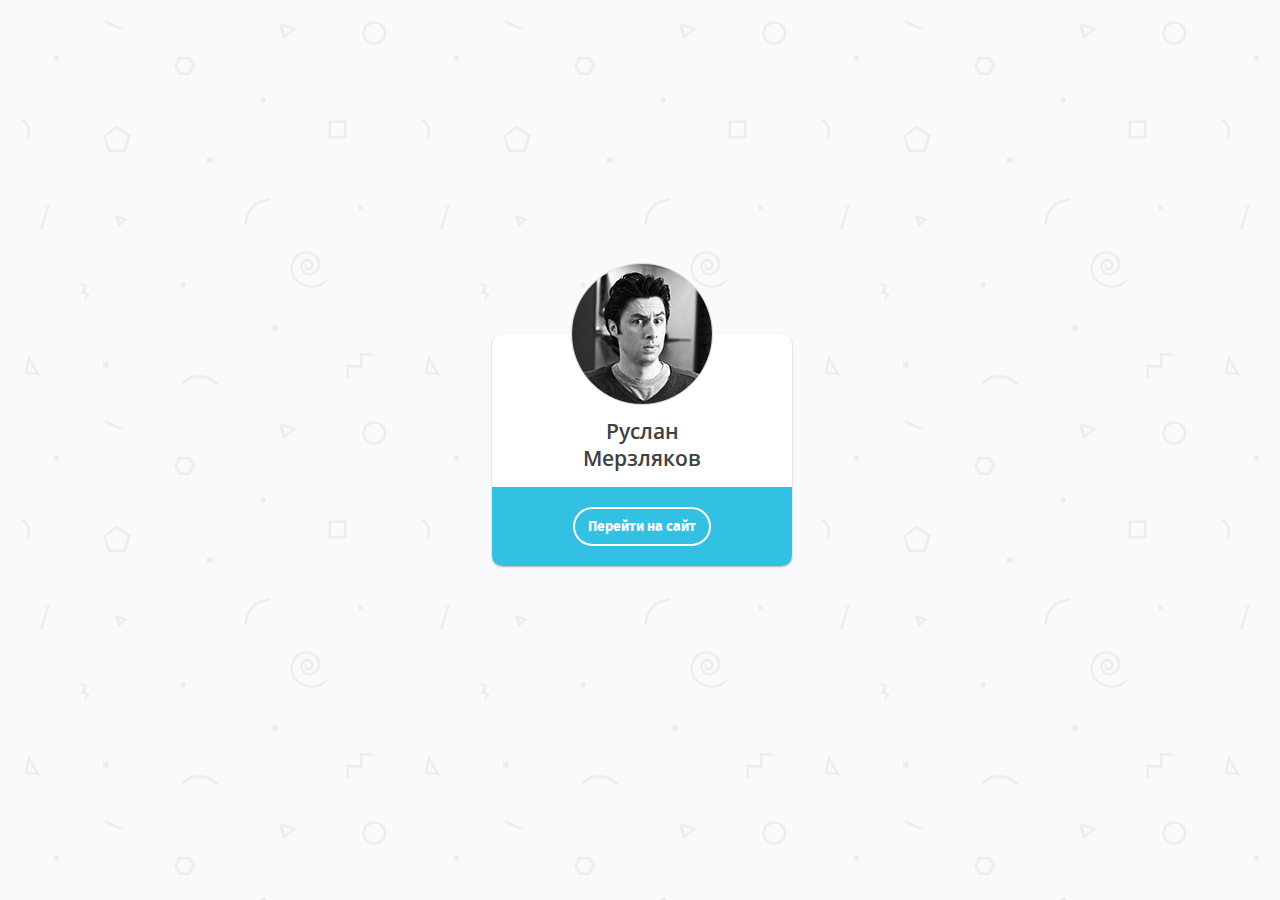
==== commit 8c50fa63: "fixed" ====
--- a/index.html
+++ b/index.html
@@ -2,7 +2,9 @@
 <!--[if lt IE 7 ]><html class="ie ie6" lang="en"> <![endif]-->
 <!--[if IE 7 ]><html class="ie ie7" lang="en"> <![endif]-->
 <!--[if IE 8 ]><html class="ie ie8" lang="en"> <![endif]-->
-<!--[if (gte IE 9)|!(IE)]><!--><html lang="ru"> <!--<![endif]-->
+<!--[if (gte IE 9)|!(IE)]><!-->
+<html lang="ru">
+<!--<![endif]-->
 <!--[if lte IE 8]>
 <p class="chromeframe">Похоже, что ты используешь
 устаревший браузер, друг. Пожалуйста, <a href="http://
@@ -32,22 +34,23 @@
 			<div class="author__img">
 				<img src="img/content/author.jpg" width="140" alt="Руслан Мерзляков">
 			</div>
-			<h3 class="author__title">Руслан<br>Мерзляков</h3>
+			<h3 class="author__title">Руслан Мерзляков</h3>
 			<div class="author__btn">
 				<a class="btn" href="about.html">Перейти на сайт</a>
 			</div>
 		</div>
 	</section>
-	
+
 	<!--[if lt IE 9]>
 	<script src="libs/html5shiv/es5-shim.min.js"></script>
 	<script src="libs/html5shiv/html5shiv.min.js"></script>
 	<script src="libs/html5shiv/html5shiv-printshiv.min.js"></script>
 	<script src="libs/respond/respond.min.js"></script>
 	<![endif]-->
-	
+
 	<!-- <script src="https://ajax.googleapis.com/ajax/libs/jquery/2.2.4/jquery.min.js"></script>
 	<script src="js/common.js"></script> -->
-	
+
 </body>
+
 </html>--- a/css/main.css
+++ b/css/main.css
@@ -1,3 +1,3 @@
-@font-face{font-family:"FiraSans-Bold";src:url("../fonts/FiraSans-Bold/FiraSans-Bold.eot");src:url("../fonts/FiraSans-Bold/FiraSans-Bold.eot?#iefix") format("embedded-opentype"),url("../fonts/FiraSans-Bold/firasans-bold.woff") format("woff"),url("../fonts/FiraSans-Bold/FiraSans-Bold.ttf") format("truetype");font-style:normal;font-weight:normal}@font-face{font-family:"FiraSans-Light";src:url("../fonts/FiraSans-Light/FiraSans-Light.eot");src:url("../fonts/FiraSans-Light/FiraSans-Light.eot?#iefix") format("embedded-opentype"),url("../fonts/FiraSans-Light/firasans-light.woff") format("woff"),url("../fonts/FiraSans-Light/FiraSans-Light.ttf") format("truetype");font-style:normal;font-weight:normal}@font-face{font-family:"FiraSans-Medium";src:url("../fonts/FiraSans-Medium/FiraSans-Medium.eot");src:url("../fonts/FiraSans-Medium/FiraSans-Medium.eot?#iefix") format("embedded-opentype"),url("../fonts/FiraSans-Medium/firasans-medium.woff") format("woff"),url("../fonts/FiraSans-Medium/FiraSans-Medium.ttf") format("truetype");font-style:normal;font-weight:normal}@font-face{font-family:"FiraSans-Regular";src:url("../fonts/FiraSans-Regular/FiraSans-Regular.eot");src:url("../fonts/FiraSans-Regular/FiraSans-Regular.eot?#iefix") format("embedded-opentype"),url("../fonts/FiraSans-Regular/firasans-regular.woff") format("woff"),url("../fonts/FiraSans-Regular/FiraSans-Regular.ttf") format("truetype");font-style:normal;font-weight:normal}@font-face{font-family:"OpenSansSemiBold";src:url("../fonts/OpenSansSemiBold/OpenSansSemiBold.eot");src:url("../fonts/OpenSansSemiBold/OpenSansSemiBold.eot?#iefix") format("embedded-opentype"),url("../fonts/OpenSansSemiBold/OpenSansSemiBold.woff") format("woff"),url("../fonts/OpenSansSemiBold/OpenSansSemiBold.ttf") format("truetype");font-style:normal;font-weight:normal}@font-face{font-family:"OpenSansBold";src:url("../fonts/OpenSansBold/OpenSansBold.eot");src:url("../fonts/OpenSansBold/OpenSansBold.eot?#iefix") format("embedded-opentype"),url("../fonts/OpenSansBold/OpenSansBold.woff") format("woff"),url("../fonts/OpenSansBold/OpenSansBold.ttf") format("truetype");font-style:normal;font-weight:normal}@font-face{font-family:'FontAwesome';src:url("../fonts/fontawesome/fontawesome-webfont.eot?v=4.6.3");src:url("../fonts/fontawesome/fontawesome-webfont.eot?#iefix&v=4.6.3") format("embedded-opentype"),url("../fonts/fontawesome/fontawesome-webfont.woff2?v=4.6.3") format("woff2"),url("../fonts/fontawesome/fontawesome-webfont.woff?v=4.6.3") format("woff"),url("../fonts/fontawesome/fontawesome-webfont.ttf?v=4.6.3") format("truetype"),url("../fonts/fontawesome/fontawesome-webfont.svg?v=4.6.3#fontawesomeregular") format("svg");font-weight:normal;font-style:normal}.fa{display:inline-block;font:normal normal normal 14px/1 FontAwesome;font-size:inherit;text-rendering:auto;-webkit-font-smoothing:antialiased;-moz-osx-font-smoothing:grayscale}.fa-lg{font-size:1.33333333em;line-height:.75em;vertical-align:-15%}.fa-2x{font-size:2em}.fa-3x{font-size:3em}.fa-4x{font-size:4em}.fa-5x{font-size:5em}.fa-fw{width:1.28571429em;text-align:center}.fa-ul{padding-left:0;margin-left:2.14285714em;list-style-type:none}.fa-ul>li{position:relative}.fa-li{position:absolute;left:-2.14285714em;width:2.14285714em;top:.14285714em;text-align:center}.fa-li.fa-lg{left:-1.85714286em}.fa-border{padding:.2em .25em .15em;border:solid .08em #eee;border-radius:.1em}.fa-pull-left{float:left}.fa-pull-right{float:right}.fa.fa-pull-left{margin-right:.3em}.fa.fa-pull-right{margin-left:.3em}.pull-right{float:right}.pull-left{float:left}.fa.pull-left{margin-right:.3em}.fa.pull-right{margin-left:.3em}.fa-spin{-webkit-animation:fa-spin 2s infinite linear;animation:fa-spin 2s infinite linear}.fa-pulse{-webkit-animation:fa-spin 1s infinite steps(8);animation:fa-spin 1s infinite steps(8)}@-webkit-keyframes fa-spin{0%{-webkit-transform:rotate(0deg);transform:rotate(0deg)}100%{-webkit-transform:rotate(359deg);transform:rotate(359deg)}}@keyframes fa-spin{0%{-webkit-transform:rotate(0deg);transform:rotate(0deg)}100%{-webkit-transform:rotate(359deg);transform:rotate(359deg)}}.fa-rotate-90{-ms-filter:"progid:DXImageTransform.Microsoft.BasicImage(rotation=1)";-webkit-transform:rotate(90deg);-ms-transform:rotate(90deg);transform:rotate(90deg)}.fa-rotate-180{-ms-filter:"progid:DXImageTransform.Microsoft.BasicImage(rotation=2)";-webkit-transform:rotate(180deg);-ms-transform:rotate(180deg);transform:rotate(180deg)}.fa-rotate-270{-ms-filter:"progid:DXImageTransform.Microsoft.BasicImage(rotation=3)";-webkit-transform:rotate(270deg);-ms-transform:rotate(270deg);transform:rotate(270deg)}.fa-flip-horizontal{-ms-filter:"progid:DXImageTransform.Microsoft.BasicImage(rotation=0, mirror=1)";-webkit-transform:scale(-1, 1);-ms-transform:scale(-1, 1);transform:scale(-1, 1)}.fa-flip-vertical{-ms-filter:"progid:DXImageTransform.Microsoft.BasicImage(rotation=2, mirror=1)";-webkit-transform:scale(1, -1);-ms-transform:scale(1, -1);transform:scale(1, -1)}:root .fa-rotate-90,:root .fa-rotate-180,:root .fa-rotate-270,:root .fa-flip-horizontal,:root .fa-flip-vertical{-webkit-filter:none;filter:none}.fa-stack{position:relative;display:inline-block;width:2em;height:2em;line-height:2em;vertical-align:middle}.fa-stack-1x,.fa-stack-2x{position:absolute;left:0;width:100%;text-align:center}.fa-stack-1x{line-height:inherit}.fa-stack-2x{font-size:2em}.fa-inverse{color:#fff}.fa-glass:before{content:"\f000"}.fa-music:before{content:"\f001"}.fa-search:before{content:"\f002"}.fa-envelope-o:before{content:"\f003"}.fa-heart:before{content:"\f004"}.fa-star:before{content:"\f005"}.fa-star-o:before{content:"\f006"}.fa-user:before{content:"\f007"}.fa-film:before{content:"\f008"}.fa-th-large:before{content:"\f009"}.fa-th:before{content:"\f00a"}.fa-th-list:before{content:"\f00b"}.fa-check:before{content:"\f00c"}.fa-remove:before,.fa-close:before,.fa-times:before{content:"\f00d"}.fa-search-plus:before{content:"\f00e"}.fa-search-minus:before{content:"\f010"}.fa-power-off:before{content:"\f011"}.fa-signal:before{content:"\f012"}.fa-gear:before,.fa-cog:before{content:"\f013"}.fa-trash-o:before{content:"\f014"}.fa-home:before{content:"\f015"}.fa-file-o:before{content:"\f016"}.fa-clock-o:before{content:"\f017"}.fa-road:before{content:"\f018"}.fa-download:before{content:"\f019"}.fa-arrow-circle-o-down:before{content:"\f01a"}.fa-arrow-circle-o-up:before{content:"\f01b"}.fa-inbox:before{content:"\f01c"}.fa-play-circle-o:before{content:"\f01d"}.fa-rotate-right:before,.fa-repeat:before{content:"\f01e"}.fa-refresh:before{content:"\f021"}.fa-list-alt:before{content:"\f022"}.fa-lock:before{content:"\f023"}.fa-flag:before{content:"\f024"}.fa-headphones:before{content:"\f025"}.fa-volume-off:before{content:"\f026"}.fa-volume-down:before{content:"\f027"}.fa-volume-up:before{content:"\f028"}.fa-qrcode:before{content:"\f029"}.fa-barcode:before{content:"\f02a"}.fa-tag:before{content:"\f02b"}.fa-tags:before{content:"\f02c"}.fa-book:before{content:"\f02d"}.fa-bookmark:before{content:"\f02e"}.fa-print:before{content:"\f02f"}.fa-camera:before{content:"\f030"}.fa-font:before{content:"\f031"}.fa-bold:before{content:"\f032"}.fa-italic:before{content:"\f033"}.fa-text-height:before{content:"\f034"}.fa-text-width:before{content:"\f035"}.fa-align-left:before{content:"\f036"}.fa-align-center:before{content:"\f037"}.fa-align-right:before{content:"\f038"}.fa-align-justify:before{content:"\f039"}.fa-list:before{content:"\f03a"}.fa-dedent:before,.fa-outdent:before{content:"\f03b"}.fa-indent:before{content:"\f03c"}.fa-video-camera:before{content:"\f03d"}.fa-photo:before,.fa-image:before,.fa-picture-o:before{content:"\f03e"}.fa-pencil:before{content:"\f040"}.fa-map-marker:before{content:"\f041"}.fa-adjust:before{content:"\f042"}.fa-tint:before{content:"\f043"}.fa-edit:before,.fa-pencil-square-o:before{content:"\f044"}.fa-share-square-o:before{content:"\f045"}.fa-check-square-o:before{content:"\f046"}.fa-arrows:before{content:"\f047"}.fa-step-backward:before{content:"\f048"}.fa-fast-backward:before{content:"\f049"}.fa-backward:before{content:"\f04a"}.fa-play:before{content:"\f04b"}.fa-pause:before{content:"\f04c"}.fa-stop:before{content:"\f04d"}.fa-forward:before{content:"\f04e"}.fa-fast-forward:before{content:"\f050"}.fa-step-forward:before{content:"\f051"}.fa-eject:before{content:"\f052"}.fa-chevron-left:before{content:"\f053"}.fa-chevron-right:before{content:"\f054"}.fa-plus-circle:before{content:"\f055"}.fa-minus-circle:before{content:"\f056"}.fa-times-circle:before{content:"\f057"}.fa-check-circle:before{content:"\f058"}.fa-question-circle:before{content:"\f059"}.fa-info-circle:before{content:"\f05a"}.fa-crosshairs:before{content:"\f05b"}.fa-times-circle-o:before{content:"\f05c"}.fa-check-circle-o:before{content:"\f05d"}.fa-ban:before{content:"\f05e"}.fa-arrow-left:before{content:"\f060"}.fa-arrow-right:before{content:"\f061"}.fa-arrow-up:before{content:"\f062"}.fa-arrow-down:before{content:"\f063"}.fa-mail-forward:before,.fa-share:before{content:"\f064"}.fa-expand:before{content:"\f065"}.fa-compress:before{content:"\f066"}.fa-plus:before{content:"\f067"}.fa-minus:before{content:"\f068"}.fa-asterisk:before{content:"\f069"}.fa-exclamation-circle:before{content:"\f06a"}.fa-gift:before{content:"\f06b"}.fa-leaf:before{content:"\f06c"}.fa-fire:before{content:"\f06d"}.fa-eye:before{content:"\f06e"}.fa-eye-slash:before{content:"\f070"}.fa-warning:before,.fa-exclamation-triangle:before{content:"\f071"}.fa-plane:before{content:"\f072"}.fa-calendar:before{content:"\f073"}.fa-random:before{content:"\f074"}.fa-comment:before{content:"\f075"}.fa-magnet:before{content:"\f076"}.fa-chevron-up:before{content:"\f077"}.fa-chevron-down:before{content:"\f078"}.fa-retweet:before{content:"\f079"}.fa-shopping-cart:before{content:"\f07a"}.fa-folder:before{content:"\f07b"}.fa-folder-open:before{content:"\f07c"}.fa-arrows-v:before{content:"\f07d"}.fa-arrows-h:before{content:"\f07e"}.fa-bar-chart-o:before,.fa-bar-chart:before{content:"\f080"}.fa-twitter-square:before{content:"\f081"}.fa-facebook-square:before{content:"\f082"}.fa-camera-retro:before{content:"\f083"}.fa-key:before{content:"\f084"}.fa-gears:before,.fa-cogs:before{content:"\f085"}.fa-comments:before{content:"\f086"}.fa-thumbs-o-up:before{content:"\f087"}.fa-thumbs-o-down:before{content:"\f088"}.fa-star-half:before{content:"\f089"}.fa-heart-o:before{content:"\f08a"}.fa-sign-out:before{content:"\f08b"}.fa-linkedin-square:before{content:"\f08c"}.fa-thumb-tack:before{content:"\f08d"}.fa-external-link:before{content:"\f08e"}.fa-sign-in:before{content:"\f090"}.fa-trophy:before{content:"\f091"}.fa-github-square:before{content:"\f092"}.fa-upload:before{content:"\f093"}.fa-lemon-o:before{content:"\f094"}.fa-phone:before{content:"\f095"}.fa-square-o:before{content:"\f096"}.fa-bookmark-o:before{content:"\f097"}.fa-phone-square:before{content:"\f098"}.fa-twitter:before{content:"\f099"}.fa-facebook-f:before,.fa-facebook:before{content:"\f09a"}.fa-github:before{content:"\f09b"}.fa-unlock:before{content:"\f09c"}.fa-credit-card:before{content:"\f09d"}.fa-feed:before,.fa-rss:before{content:"\f09e"}.fa-hdd-o:before{content:"\f0a0"}.fa-bullhorn:before{content:"\f0a1"}.fa-bell:before{content:"\f0f3"}.fa-certificate:before{content:"\f0a3"}.fa-hand-o-right:before{content:"\f0a4"}.fa-hand-o-left:before{content:"\f0a5"}.fa-hand-o-up:before{content:"\f0a6"}.fa-hand-o-down:before{content:"\f0a7"}.fa-arrow-circle-left:before{content:"\f0a8"}.fa-arrow-circle-right:before{content:"\f0a9"}.fa-arrow-circle-up:before{content:"\f0aa"}.fa-arrow-circle-down:before{content:"\f0ab"}.fa-globe:before{content:"\f0ac"}.fa-wrench:before{content:"\f0ad"}.fa-tasks:before{content:"\f0ae"}.fa-filter:before{content:"\f0b0"}.fa-briefcase:before{content:"\f0b1"}.fa-arrows-alt:before{content:"\f0b2"}.fa-group:before,.fa-users:before{content:"\f0c0"}.fa-chain:before,.fa-link:before{content:"\f0c1"}.fa-cloud:before{content:"\f0c2"}.fa-flask:before{content:"\f0c3"}.fa-cut:before,.fa-scissors:before{content:"\f0c4"}.fa-copy:before,.fa-files-o:before{content:"\f0c5"}.fa-paperclip:before{content:"\f0c6"}.fa-save:before,.fa-floppy-o:before{content:"\f0c7"}.fa-square:before{content:"\f0c8"}.fa-navicon:before,.fa-reorder:before,.fa-bars:before{content:"\f0c9"}.fa-list-ul:before{content:"\f0ca"}.fa-list-ol:before{content:"\f0cb"}.fa-strikethrough:before{content:"\f0cc"}.fa-underline:before{content:"\f0cd"}.fa-table:before{content:"\f0ce"}.fa-magic:before{content:"\f0d0"}.fa-truck:before{content:"\f0d1"}.fa-pinterest:before{content:"\f0d2"}.fa-pinterest-square:before{content:"\f0d3"}.fa-google-plus-square:before{content:"\f0d4"}.fa-google-plus:before{content:"\f0d5"}.fa-money:before{content:"\f0d6"}.fa-caret-down:before{content:"\f0d7"}.fa-caret-up:before{content:"\f0d8"}.fa-caret-left:before{content:"\f0d9"}.fa-caret-right:before{content:"\f0da"}.fa-columns:before{content:"\f0db"}.fa-unsorted:before,.fa-sort:before{content:"\f0dc"}.fa-sort-down:before,.fa-sort-desc:before{content:"\f0dd"}.fa-sort-up:before,.fa-sort-asc:before{content:"\f0de"}.fa-envelope:before{content:"\f0e0"}.fa-linkedin:before{content:"\f0e1"}.fa-rotate-left:before,.fa-undo:before{content:"\f0e2"}.fa-legal:before,.fa-gavel:before{content:"\f0e3"}.fa-dashboard:before,.fa-tachometer:before{content:"\f0e4"}.fa-comment-o:before{content:"\f0e5"}.fa-comments-o:before{content:"\f0e6"}.fa-flash:before,.fa-bolt:before{content:"\f0e7"}.fa-sitemap:before{content:"\f0e8"}.fa-umbrella:before{content:"\f0e9"}.fa-paste:before,.fa-clipboard:before{content:"\f0ea"}.fa-lightbulb-o:before{content:"\f0eb"}.fa-exchange:before{content:"\f0ec"}.fa-cloud-download:before{content:"\f0ed"}.fa-cloud-upload:before{content:"\f0ee"}.fa-user-md:before{content:"\f0f0"}.fa-stethoscope:before{content:"\f0f1"}.fa-suitcase:before{content:"\f0f2"}.fa-bell-o:before{content:"\f0a2"}.fa-coffee:before{content:"\f0f4"}.fa-cutlery:before{content:"\f0f5"}.fa-file-text-o:before{content:"\f0f6"}.fa-building-o:before{content:"\f0f7"}.fa-hospital-o:before{content:"\f0f8"}.fa-ambulance:before{content:"\f0f9"}.fa-medkit:before{content:"\f0fa"}.fa-fighter-jet:before{content:"\f0fb"}.fa-beer:before{content:"\f0fc"}.fa-h-square:before{content:"\f0fd"}.fa-plus-square:before{content:"\f0fe"}.fa-angle-double-left:before{content:"\f100"}.fa-angle-double-right:before{content:"\f101"}.fa-angle-double-up:before{content:"\f102"}.fa-angle-double-down:before{content:"\f103"}.fa-angle-left:before{content:"\f104"}.fa-angle-right:before{content:"\f105"}.fa-angle-up:before{content:"\f106"}.fa-angle-down:before{content:"\f107"}.fa-desktop:before{content:"\f108"}.fa-laptop:before{content:"\f109"}.fa-tablet:before{content:"\f10a"}.fa-mobile-phone:before,.fa-mobile:before{content:"\f10b"}.fa-circle-o:before{content:"\f10c"}.fa-quote-left:before{content:"\f10d"}.fa-quote-right:before{content:"\f10e"}.fa-spinner:before{content:"\f110"}.fa-circle:before{content:"\f111"}.fa-mail-reply:before,.fa-reply:before{content:"\f112"}.fa-github-alt:before{content:"\f113"}.fa-folder-o:before{content:"\f114"}.fa-folder-open-o:before{content:"\f115"}.fa-smile-o:before{content:"\f118"}.fa-frown-o:before{content:"\f119"}.fa-meh-o:before{content:"\f11a"}.fa-gamepad:before{content:"\f11b"}.fa-keyboard-o:before{content:"\f11c"}.fa-flag-o:before{content:"\f11d"}.fa-flag-checkered:before{content:"\f11e"}.fa-terminal:before{content:"\f120"}.fa-code:before{content:"\f121"}.fa-mail-reply-all:before,.fa-reply-all:before{content:"\f122"}.fa-star-half-empty:before,.fa-star-half-full:before,.fa-star-half-o:before{content:"\f123"}.fa-location-arrow:before{content:"\f124"}.fa-crop:before{content:"\f125"}.fa-code-fork:before{content:"\f126"}.fa-unlink:before,.fa-chain-broken:before{content:"\f127"}.fa-question:before{content:"\f128"}.fa-info:before{content:"\f129"}.fa-exclamation:before{content:"\f12a"}.fa-superscript:before{content:"\f12b"}.fa-subscript:before{content:"\f12c"}.fa-eraser:before{content:"\f12d"}.fa-puzzle-piece:before{content:"\f12e"}.fa-microphone:before{content:"\f130"}.fa-microphone-slash:before{content:"\f131"}.fa-shield:before{content:"\f132"}.fa-calendar-o:before{content:"\f133"}.fa-fire-extinguisher:before{content:"\f134"}.fa-rocket:before{content:"\f135"}.fa-maxcdn:before{content:"\f136"}.fa-chevron-circle-left:before{content:"\f137"}.fa-chevron-circle-right:before{content:"\f138"}.fa-chevron-circle-up:before{content:"\f139"}.fa-chevron-circle-down:before{content:"\f13a"}.fa-html5:before{content:"\f13b"}.fa-css3:before{content:"\f13c"}.fa-anchor:before{content:"\f13d"}.fa-unlock-alt:before{content:"\f13e"}.fa-bullseye:before{content:"\f140"}.fa-ellipsis-h:before{content:"\f141"}.fa-ellipsis-v:before{content:"\f142"}.fa-rss-square:before{content:"\f143"}.fa-play-circle:before{content:"\f144"}.fa-ticket:before{content:"\f145"}.fa-minus-square:before{content:"\f146"}.fa-minus-square-o:before{content:"\f147"}.fa-level-up:before{content:"\f148"}.fa-level-down:before{content:"\f149"}.fa-check-square:before{content:"\f14a"}.fa-pencil-square:before{content:"\f14b"}.fa-external-link-square:before{content:"\f14c"}.fa-share-square:before{content:"\f14d"}.fa-compass:before{content:"\f14e"}.fa-toggle-down:before,.fa-caret-square-o-down:before{content:"\f150"}.fa-toggle-up:before,.fa-caret-square-o-up:before{content:"\f151"}.fa-toggle-right:before,.fa-caret-square-o-right:before{content:"\f152"}.fa-euro:before,.fa-eur:before{content:"\f153"}.fa-gbp:before{content:"\f154"}.fa-dollar:before,.fa-usd:before{content:"\f155"}.fa-rupee:before,.fa-inr:before{content:"\f156"}.fa-cny:before,.fa-rmb:before,.fa-yen:before,.fa-jpy:before{content:"\f157"}.fa-ruble:before,.fa-rouble:before,.fa-rub:before{content:"\f158"}.fa-won:before,.fa-krw:before{content:"\f159"}.fa-bitcoin:before,.fa-btc:before{content:"\f15a"}.fa-file:before{content:"\f15b"}.fa-file-text:before{content:"\f15c"}.fa-sort-alpha-asc:before{content:"\f15d"}.fa-sort-alpha-desc:before{content:"\f15e"}.fa-sort-amount-asc:before{content:"\f160"}.fa-sort-amount-desc:before{content:"\f161"}.fa-sort-numeric-asc:before{content:"\f162"}.fa-sort-numeric-desc:before{content:"\f163"}.fa-thumbs-up:before{content:"\f164"}.fa-thumbs-down:before{content:"\f165"}.fa-youtube-square:before{content:"\f166"}.fa-youtube:before{content:"\f167"}.fa-xing:before{content:"\f168"}.fa-xing-square:before{content:"\f169"}.fa-youtube-play:before{content:"\f16a"}.fa-dropbox:before{content:"\f16b"}.fa-stack-overflow:before{content:"\f16c"}.fa-instagram:before{content:"\f16d"}.fa-flickr:before{content:"\f16e"}.fa-adn:before{content:"\f170"}.fa-bitbucket:before{content:"\f171"}.fa-bitbucket-square:before{content:"\f172"}.fa-tumblr:before{content:"\f173"}.fa-tumblr-square:before{content:"\f174"}.fa-long-arrow-down:before{content:"\f175"}.fa-long-arrow-up:before{content:"\f176"}.fa-long-arrow-left:before{content:"\f177"}.fa-long-arrow-right:before{content:"\f178"}.fa-apple:before{content:"\f179"}.fa-windows:before{content:"\f17a"}.fa-android:before{content:"\f17b"}.fa-linux:before{content:"\f17c"}.fa-dribbble:before{content:"\f17d"}.fa-skype:before{content:"\f17e"}.fa-foursquare:before{content:"\f180"}.fa-trello:before{content:"\f181"}.fa-female:before{content:"\f182"}.fa-male:before{content:"\f183"}.fa-gittip:before,.fa-gratipay:before{content:"\f184"}.fa-sun-o:before{content:"\f185"}.fa-moon-o:before{content:"\f186"}.fa-archive:before{content:"\f187"}.fa-bug:before{content:"\f188"}.fa-vk:before{content:"\f189"}.fa-weibo:before{content:"\f18a"}.fa-renren:before{content:"\f18b"}.fa-pagelines:before{content:"\f18c"}.fa-stack-exchange:before{content:"\f18d"}.fa-arrow-circle-o-right:before{content:"\f18e"}.fa-arrow-circle-o-left:before{content:"\f190"}.fa-toggle-left:before,.fa-caret-square-o-left:before{content:"\f191"}.fa-dot-circle-o:before{content:"\f192"}.fa-wheelchair:before{content:"\f193"}.fa-vimeo-square:before{content:"\f194"}.fa-turkish-lira:before,.fa-try:before{content:"\f195"}.fa-plus-square-o:before{content:"\f196"}.fa-space-shuttle:before{content:"\f197"}.fa-slack:before{content:"\f198"}.fa-envelope-square:before{content:"\f199"}.fa-wordpress:before{content:"\f19a"}.fa-openid:before{content:"\f19b"}.fa-institution:before,.fa-bank:before,.fa-university:before{content:"\f19c"}.fa-mortar-board:before,.fa-graduation-cap:before{content:"\f19d"}.fa-yahoo:before{content:"\f19e"}.fa-google:before{content:"\f1a0"}.fa-reddit:before{content:"\f1a1"}.fa-reddit-square:before{content:"\f1a2"}.fa-stumbleupon-circle:before{content:"\f1a3"}.fa-stumbleupon:before{content:"\f1a4"}.fa-delicious:before{content:"\f1a5"}.fa-digg:before{content:"\f1a6"}.fa-pied-piper-pp:before{content:"\f1a7"}.fa-pied-piper-alt:before{content:"\f1a8"}.fa-drupal:before{content:"\f1a9"}.fa-joomla:before{content:"\f1aa"}.fa-language:before{content:"\f1ab"}.fa-fax:before{content:"\f1ac"}.fa-building:before{content:"\f1ad"}.fa-child:before{content:"\f1ae"}.fa-paw:before{content:"\f1b0"}.fa-spoon:before{content:"\f1b1"}.fa-cube:before{content:"\f1b2"}.fa-cubes:before{content:"\f1b3"}.fa-behance:before{content:"\f1b4"}.fa-behance-square:before{content:"\f1b5"}.fa-steam:before{content:"\f1b6"}.fa-steam-square:before{content:"\f1b7"}.fa-recycle:before{content:"\f1b8"}.fa-automobile:before,.fa-car:before{content:"\f1b9"}.fa-cab:before,.fa-taxi:before{content:"\f1ba"}.fa-tree:before{content:"\f1bb"}.fa-spotify:before{content:"\f1bc"}.fa-deviantart:before{content:"\f1bd"}.fa-soundcloud:before{content:"\f1be"}.fa-database:before{content:"\f1c0"}.fa-file-pdf-o:before{content:"\f1c1"}.fa-file-word-o:before{content:"\f1c2"}.fa-file-excel-o:before{content:"\f1c3"}.fa-file-powerpoint-o:before{content:"\f1c4"}.fa-file-photo-o:before,.fa-file-picture-o:before,.fa-file-image-o:before{content:"\f1c5"}.fa-file-zip-o:before,.fa-file-archive-o:before{content:"\f1c6"}.fa-file-sound-o:before,.fa-file-audio-o:before{content:"\f1c7"}.fa-file-movie-o:before,.fa-file-video-o:before{content:"\f1c8"}.fa-file-code-o:before{content:"\f1c9"}.fa-vine:before{content:"\f1ca"}.fa-codepen:before{content:"\f1cb"}.fa-jsfiddle:before{content:"\f1cc"}.fa-life-bouy:before,.fa-life-buoy:before,.fa-life-saver:before,.fa-support:before,.fa-life-ring:before{content:"\f1cd"}.fa-circle-o-notch:before{content:"\f1ce"}.fa-ra:before,.fa-resistance:before,.fa-rebel:before{content:"\f1d0"}.fa-ge:before,.fa-empire:before{content:"\f1d1"}.fa-git-square:before{content:"\f1d2"}.fa-git:before{content:"\f1d3"}.fa-y-combinator-square:before,.fa-yc-square:before,.fa-hacker-news:before{content:"\f1d4"}.fa-tencent-weibo:before{content:"\f1d5"}.fa-qq:before{content:"\f1d6"}.fa-wechat:before,.fa-weixin:before{content:"\f1d7"}.fa-send:before,.fa-paper-plane:before{content:"\f1d8"}.fa-send-o:before,.fa-paper-plane-o:before{content:"\f1d9"}.fa-history:before{content:"\f1da"}.fa-circle-thin:before{content:"\f1db"}.fa-header:before{content:"\f1dc"}.fa-paragraph:before{content:"\f1dd"}.fa-sliders:before{content:"\f1de"}.fa-share-alt:before{content:"\f1e0"}.fa-share-alt-square:before{content:"\f1e1"}.fa-bomb:before{content:"\f1e2"}.fa-soccer-ball-o:before,.fa-futbol-o:before{content:"\f1e3"}.fa-tty:before{content:"\f1e4"}.fa-binoculars:before{content:"\f1e5"}.fa-plug:before{content:"\f1e6"}.fa-slideshare:before{content:"\f1e7"}.fa-twitch:before{content:"\f1e8"}.fa-yelp:before{content:"\f1e9"}.fa-newspaper-o:before{content:"\f1ea"}.fa-wifi:before{content:"\f1eb"}.fa-calculator:before{content:"\f1ec"}.fa-paypal:before{content:"\f1ed"}.fa-google-wallet:before{content:"\f1ee"}.fa-cc-visa:before{content:"\f1f0"}.fa-cc-mastercard:before{content:"\f1f1"}.fa-cc-discover:before{content:"\f1f2"}.fa-cc-amex:before{content:"\f1f3"}.fa-cc-paypal:before{content:"\f1f4"}.fa-cc-stripe:before{content:"\f1f5"}.fa-bell-slash:before{content:"\f1f6"}.fa-bell-slash-o:before{content:"\f1f7"}.fa-trash:before{content:"\f1f8"}.fa-copyright:before{content:"\f1f9"}.fa-at:before{content:"\f1fa"}.fa-eyedropper:before{content:"\f1fb"}.fa-paint-brush:before{content:"\f1fc"}.fa-birthday-cake:before{content:"\f1fd"}.fa-area-chart:before{content:"\f1fe"}.fa-pie-chart:before{content:"\f200"}.fa-line-chart:before{content:"\f201"}.fa-lastfm:before{content:"\f202"}.fa-lastfm-square:before{content:"\f203"}.fa-toggle-off:before{content:"\f204"}.fa-toggle-on:before{content:"\f205"}.fa-bicycle:before{content:"\f206"}.fa-bus:before{content:"\f207"}.fa-ioxhost:before{content:"\f208"}.fa-angellist:before{content:"\f209"}.fa-cc:before{content:"\f20a"}.fa-shekel:before,.fa-sheqel:before,.fa-ils:before{content:"\f20b"}.fa-meanpath:before{content:"\f20c"}.fa-buysellads:before{content:"\f20d"}.fa-connectdevelop:before{content:"\f20e"}.fa-dashcube:before{content:"\f210"}.fa-forumbee:before{content:"\f211"}.fa-leanpub:before{content:"\f212"}.fa-sellsy:before{content:"\f213"}.fa-shirtsinbulk:before{content:"\f214"}.fa-simplybuilt:before{content:"\f215"}.fa-skyatlas:before{content:"\f216"}.fa-cart-plus:before{content:"\f217"}.fa-cart-arrow-down:before{content:"\f218"}.fa-diamond:before{content:"\f219"}.fa-ship:before{content:"\f21a"}.fa-user-secret:before{content:"\f21b"}.fa-motorcycle:before{content:"\f21c"}.fa-street-view:before{content:"\f21d"}.fa-heartbeat:before{content:"\f21e"}.fa-venus:before{content:"\f221"}.fa-mars:before{content:"\f222"}.fa-mercury:before{content:"\f223"}.fa-intersex:before,.fa-transgender:before{content:"\f224"}.fa-transgender-alt:before{content:"\f225"}.fa-venus-double:before{content:"\f226"}.fa-mars-double:before{content:"\f227"}.fa-venus-mars:before{content:"\f228"}.fa-mars-stroke:before{content:"\f229"}.fa-mars-stroke-v:before{content:"\f22a"}.fa-mars-stroke-h:before{content:"\f22b"}.fa-neuter:before{content:"\f22c"}.fa-genderless:before{content:"\f22d"}.fa-facebook-official:before{content:"\f230"}.fa-pinterest-p:before{content:"\f231"}.fa-whatsapp:before{content:"\f232"}.fa-server:before{content:"\f233"}.fa-user-plus:before{content:"\f234"}.fa-user-times:before{content:"\f235"}.fa-hotel:before,.fa-bed:before{content:"\f236"}.fa-viacoin:before{content:"\f237"}.fa-train:before{content:"\f238"}.fa-subway:before{content:"\f239"}.fa-medium:before{content:"\f23a"}.fa-yc:before,.fa-y-combinator:before{content:"\f23b"}.fa-optin-monster:before{content:"\f23c"}.fa-opencart:before{content:"\f23d"}.fa-expeditedssl:before{content:"\f23e"}.fa-battery-4:before,.fa-battery-full:before{content:"\f240"}.fa-battery-3:before,.fa-battery-three-quarters:before{content:"\f241"}.fa-battery-2:before,.fa-battery-half:before{content:"\f242"}.fa-battery-1:before,.fa-battery-quarter:before{content:"\f243"}.fa-battery-0:before,.fa-battery-empty:before{content:"\f244"}.fa-mouse-pointer:before{content:"\f245"}.fa-i-cursor:before{content:"\f246"}.fa-object-group:before{content:"\f247"}.fa-object-ungroup:before{content:"\f248"}.fa-sticky-note:before{content:"\f249"}.fa-sticky-note-o:before{content:"\f24a"}.fa-cc-jcb:before{content:"\f24b"}.fa-cc-diners-club:before{content:"\f24c"}.fa-clone:before{content:"\f24d"}.fa-balance-scale:before{content:"\f24e"}.fa-hourglass-o:before{content:"\f250"}.fa-hourglass-1:before,.fa-hourglass-start:before{content:"\f251"}.fa-hourglass-2:before,.fa-hourglass-half:before{content:"\f252"}.fa-hourglass-3:before,.fa-hourglass-end:before{content:"\f253"}.fa-hourglass:before{content:"\f254"}.fa-hand-grab-o:before,.fa-hand-rock-o:before{content:"\f255"}.fa-hand-stop-o:before,.fa-hand-paper-o:before{content:"\f256"}.fa-hand-scissors-o:before{content:"\f257"}.fa-hand-lizard-o:before{content:"\f258"}.fa-hand-spock-o:before{content:"\f259"}.fa-hand-pointer-o:before{content:"\f25a"}.fa-hand-peace-o:before{content:"\f25b"}.fa-trademark:before{content:"\f25c"}.fa-registered:before{content:"\f25d"}.fa-creative-commons:before{content:"\f25e"}.fa-gg:before{content:"\f260"}.fa-gg-circle:before{content:"\f261"}.fa-tripadvisor:before{content:"\f262"}.fa-odnoklassniki:before{content:"\f263"}.fa-odnoklassniki-square:before{content:"\f264"}.fa-get-pocket:before{content:"\f265"}.fa-wikipedia-w:before{content:"\f266"}.fa-safari:before{content:"\f267"}.fa-chrome:before{content:"\f268"}.fa-firefox:before{content:"\f269"}.fa-opera:before{content:"\f26a"}.fa-internet-explorer:before{content:"\f26b"}.fa-tv:before,.fa-television:before{content:"\f26c"}.fa-contao:before{content:"\f26d"}.fa-500px:before{content:"\f26e"}.fa-amazon:before{content:"\f270"}.fa-calendar-plus-o:before{content:"\f271"}.fa-calendar-minus-o:before{content:"\f272"}.fa-calendar-times-o:before{content:"\f273"}.fa-calendar-check-o:before{content:"\f274"}.fa-industry:before{content:"\f275"}.fa-map-pin:before{content:"\f276"}.fa-map-signs:before{content:"\f277"}.fa-map-o:before{content:"\f278"}.fa-map:before{content:"\f279"}.fa-commenting:before{content:"\f27a"}.fa-commenting-o:before{content:"\f27b"}.fa-houzz:before{content:"\f27c"}.fa-vimeo:before{content:"\f27d"}.fa-black-tie:before{content:"\f27e"}.fa-fonticons:before{content:"\f280"}.fa-reddit-alien:before{content:"\f281"}.fa-edge:before{content:"\f282"}.fa-credit-card-alt:before{content:"\f283"}.fa-codiepie:before{content:"\f284"}.fa-modx:before{content:"\f285"}.fa-fort-awesome:before{content:"\f286"}.fa-usb:before{content:"\f287"}.fa-product-hunt:before{content:"\f288"}.fa-mixcloud:before{content:"\f289"}.fa-scribd:before{content:"\f28a"}.fa-pause-circle:before{content:"\f28b"}.fa-pause-circle-o:before{content:"\f28c"}.fa-stop-circle:before{content:"\f28d"}.fa-stop-circle-o:before{content:"\f28e"}.fa-shopping-bag:before{content:"\f290"}.fa-shopping-basket:before{content:"\f291"}.fa-hashtag:before{content:"\f292"}.fa-bluetooth:before{content:"\f293"}.fa-bluetooth-b:before{content:"\f294"}.fa-percent:before{content:"\f295"}.fa-gitlab:before{content:"\f296"}.fa-wpbeginner:before{content:"\f297"}.fa-wpforms:before{content:"\f298"}.fa-envira:before{content:"\f299"}.fa-universal-access:before{content:"\f29a"}.fa-wheelchair-alt:before{content:"\f29b"}.fa-question-circle-o:before{content:"\f29c"}.fa-blind:before{content:"\f29d"}.fa-audio-description:before{content:"\f29e"}.fa-volume-control-phone:before{content:"\f2a0"}.fa-braille:before{content:"\f2a1"}.fa-assistive-listening-systems:before{content:"\f2a2"}.fa-asl-interpreting:before,.fa-american-sign-language-interpreting:before{content:"\f2a3"}.fa-deafness:before,.fa-hard-of-hearing:before,.fa-deaf:before{content:"\f2a4"}.fa-glide:before{content:"\f2a5"}.fa-glide-g:before{content:"\f2a6"}.fa-signing:before,.fa-sign-language:before{content:"\f2a7"}.fa-low-vision:before{content:"\f2a8"}.fa-viadeo:before{content:"\f2a9"}.fa-viadeo-square:before{content:"\f2aa"}.fa-snapchat:before{content:"\f2ab"}.fa-snapchat-ghost:before{content:"\f2ac"}.fa-snapchat-square:before{content:"\f2ad"}.fa-pied-piper:before{content:"\f2ae"}.fa-first-order:before{content:"\f2b0"}.fa-yoast:before{content:"\f2b1"}.fa-themeisle:before{content:"\f2b2"}.fa-google-plus-circle:before,.fa-google-plus-official:before{content:"\f2b3"}.fa-fa:before,.fa-font-awesome:before{content:"\f2b4"}.sr-only{position:absolute;width:1px;height:1px;padding:0;margin:-1px;overflow:hidden;clip:rect(0, 0, 0, 0);border:0}.sr-only-focusable:active,.sr-only-focusable:focus{position:static;width:auto;height:auto;margin:0;overflow:visible;clip:auto}/*! normalize.css v3.0.3 | MIT License | github.com/necolas/normalize.css */img,legend{border:0}legend,td,th{padding:0}html{font-family:sans-serif;-ms-text-size-adjust:100%;-webkit-text-size-adjust:100%}body{margin:0}article,aside,details,figcaption,figure,footer,header,hgroup,main,menu,nav,section,summary{display:block}audio,canvas,progress,video{display:inline-block;vertical-align:baseline}audio:not([controls]){display:none;height:0}[hidden],template{display:none}a{background-color:transparent}a:active,a:hover{outline:0}abbr[title]{border-bottom:1px dotted}b,optgroup,strong{font-weight:700}dfn{font-style:italic}h1{font-size:2em;margin:.67em 0}mark{background:#ff0;color:#000}small{font-size:80%}sub,sup{font-size:75%;line-height:0;position:relative;vertical-align:baseline}sup{top:-.5em}sub{bottom:-.25em}svg:not(:root){overflow:hidden}figure{margin:1em 40px}hr{box-sizing:content-box;height:0}pre,textarea{overflow:auto}code,kbd,pre,samp{font-family:monospace,monospace;font-size:1em}button,input,optgroup,select,textarea{color:inherit;font:inherit;margin:0}button{overflow:visible}button,select{text-transform:none}button,html input[type=button],input[type=reset]{-webkit-appearance:button;cursor:pointer}button[disabled],html input[disabled]{cursor:default}button::-moz-focus-inner,input::-moz-focus-inner{border:0;padding:0}input{line-height:normal}input[type=checkbox],input[type=radio]{box-sizing:border-box;padding:0}input[type=number]::-webkit-inner-spin-button,input[type=number]::-webkit-outer-spin-button{height:auto}input[type=search]{-webkit-appearance:textfield;box-sizing:content-box}input[type=search]::-webkit-search-cancel-button,input[type=search]::-webkit-search-decoration{-webkit-appearance:none}fieldset{border:1px solid silver;margin:0 2px;padding:.35em .625em .75em}table{border-collapse:collapse;border-spacing:0}.container:before,.content-wrap:before,.career:before,.container:after,.content-wrap:after,.career:after{content:" ";display:table}.container:after,.content-wrap:after,.career:after{clear:both}html{height:100%}body{font-family:"FiraSans-Regular", sans-serif;font-size:16px;line-height:1.4;font-weight:normal;color:#414141;height:100%;min-width:320px}h1{font-family:"FiraSans-Medium", sans-serif;font-size:2.1875em;font-weight:normal;margin:0}h3{font-size:1.3125em;line-height:1.3;font-weight:normal;margin:0}a{text-decoration:none}ul{list-style-type:none;margin:0;padding:0}img{max-width:100%;height:auto}.container{margin:0 auto}.wrapper{min-height:100%;overflow:hidden;position:relative;background-color:#f6f6f6}.wrapper::after{content:"";height:50px;display:block}.content{margin-bottom:50px}.sidebar{float:left;width:24%}.main-content{float:right;width:76%}.title{margin-bottom:25px;margin-left:20px;line-height:1.1}.btn{border:2px solid white;border-radius:10em;padding:9px 13px 6px;display:inline-block;font-family:"FiraSans-Bold", sans-serif;color:#fff;font-size:0.875em;transition:all 0.3s}.btn:hover{background-color:#fff;color:#33c1e3}@media screen and (min-width: 992px){.container{width:940px}}.main-page{height:100vh;text-align:center;background:url("../img/bg/mainbg.png");padding-top:35vh}.author__img{width:140px;height:140px;display:inline-block;overflow:hidden;border-radius:50%;border:1px solid #d7d7d7;margin-top:-71px}.author{background-color:white;border-radius:10px;box-shadow:0 1px 2px rgba(0,0,0,0.3);display:inline-block;min-width:300px}.author__title{font-family:"OpenSansSemiBold", sans-serif;margin:5px 0 15px}.author__btn{background-color:#33c1e3;border-radius:0 0 10px 10px;padding:20px 70px}.header{background-color:#fff;box-shadow:0px 1px 3px 0px rgba(0,0,0,0.2);padding:7px 0;position:relative;z-index:2;margin-bottom:25px}.user__photo{border-width:3px;border-color:#D7D7D7;border-style:solid;border-radius:50%;display:inline-block;vertical-align:middle;overflow:hidden;height:60px;width:60px}.user__name{font-size:1.125em;display:inline-block;margin-left:15px;max-width:180px;vertical-align:middle}.user{float:left;width:50%}.contacts{float:right;width:50%;text-align:right}.contacts__trigger{font-family:"FiraSans-Bold", sans-serif;color:#33c1e3;font-size:1.125em;line-height:1.3;border-bottom:1px dashed #33c1e3;margin-top:20px;display:inline-block;position:relative;cursor:pointer;transition:all 0.3s}.contacts__trigger:hover{color:#e85f61;border-color:#e85f61}.contacts__trigger:hover .contacts__list{visibility:visible;top:45px;opacity:1}.contacts__list{font-family:"FiraSans-Light", sans-serif;padding:15px 20px 12px;text-align:left;border:1px solid #dedede;background-color:#fff;min-width:215px;position:absolute;left:-50%;top:55px;border-radius:10px;visibility:hidden;opacity:0;transition:.3s ease-in-out .2s}.contacts__link .fa{color:#33c1e3;margin-right:5px}.contacts__link{color:#414141}.contacts__item:nth-child(even){margin-bottom:12px;margin-top:15px}.contacts__list::before,.contacts__list::after{content:"";position:absolute;left:50%;top:-17px;margin-left:-10px;border:6px solid transparent;border-bottom:10px solid #dedede}.contacts__list::after{border-bottom:10px solid #fff;top:-15px}.nav__menu{text-align:right}.nav__link{display:block;padding:10px 0;padding-right:25px;font-size:1.125em;color:#414141;border-right:6px solid transparent;transition:all 0.3s}.nav__link:hover{color:#33c1e3}.nav__link_active{font-family:"FiraSans-Bold", sans-serif;color:#33c1e3;border-right:6px solid #33c1e3}.footer{background-color:#414141;height:30px;padding:10px 0;margin-top:-50px;position:relative}.copyright__text{font-family:"FiraSans-Light", sans-serif;font-size:0.875em;line-height:1.5;color:#9c9c9c;padding-top:5px}.copyright{float:left;width:50%}.social{float:right;width:50%}.social__list{text-align:right}.social__item{background:url("../img/icons/social-sprite.png") no-repeat;width:30px;height:30px;overflow:hidden;display:inline-block;margin-left:3px}.social__link{display:block;text-indent:50px}.social__item_fb{background-position:0 -150px}.social__item_fb:hover{background-position:0 -120px}.social__item_tw{background-position:0 -90px}.social__item_tw:hover{background-position:0 -60px}.social__item_vk{background-position:0 -30px}.social__item_vk:hover{background-position:0 0}.about__pic{width:47%;text-align:center;float:left}.about__img{width:220px;height:220px;display:inline-block;overflow:hidden;border-radius:50%;border:5px solid white}.about__desc{width:53%;float:right}.about__text{font-family:"FiraSans-Light", sans-serif;font-size:1.125em;color:#646464;padding-right:30px;margin-top:10px;margin-bottom:55px;height:320px}.about__text p{margin-top:0;margin-bottom:10px}.about__btn{text-align:right}.btn_red{font-family:"OpenSansBold", sans-serif;color:#e85f61;border-color:#e85f61;padding-top:8px;padding-bottom:10px}.btn_red .fa{margin-right:5px}.btn_red:hover{background-color:#e85f61;color:#fff}.career__pic{width:45%;float:left}.career__img{margin-left:20px}.career__path{width:55%;float:right}.career__list{text-align:right}.career__item{display:inline-block;position:relative;background-color:white;border-radius:10px;box-shadow:0 1px 3px rgba(0,0,0,0.2);padding:15px 12px 12px 15px;color:#5a5a5a;width:345px;margin-bottom:20px;text-align:left;transition:.3s ease-in-out}.career__item:hover{background-color:#33c1e3;color:#fff}.career__item:hover .career__desc{color:#fff}.career__item:hover .career__year{font-family:FiraSans-Bold, sans-serif;font-size:1.125em;color:#33c1e3;top:calc(50% - 13px);left:-75px}.career__item::before{content:"";width:20px;height:20px;background-color:#33c1e3;border:5px solid #f6f6f6;position:absolute;border-radius:50%;top:calc(50% - 12px);left:-30px;box-sizing:border-box;transition:.3s ease-in-out}.career__item:hover::before{border:5px solid #94e0f2}.career__item::after{content:"";width:1px;height:130px;background-color:#ddd;position:absolute;top:55%;left:-21px}.career__item:last-child::after{display:none}.career__desc{font-family:"FiraSans-Light", sans-serif;color:#727272;font-size:1.125em}.career__post{margin:3px 0 0}.career__time{margin-top:3px;display:block}.career__year{font-family:"FiraSans-Light", sans-serif;font-size:0.875em;color:#727272;position:absolute;top:calc(50% - 10px);left:-65px;transition:all 0.3s}.portfolio__item{width:215px;display:inline-block;vertical-align:top;background-color:white;border-radius:10px;overflow:hidden;margin-left:20px;margin-bottom:20px;box-shadow:0 1px 3px rgba(0,0,0,0.2);transition:all 0.3s}.portfolio__item:hover{box-shadow:0 4px 8px rgba(0,0,0,0.2);-webkit-transform:translateY(-4px);-ms-transform:translateY(-4px);transform:translateY(-4px)}.portfolio__link{display:block;padding-bottom:15px}.portfolio__img{width:100%;height:auto}.portfolio__item:hover h3{color:#e85f61}.portfolio__text{max-width:220px;padding-left:20px;padding-right:10px}.portfolio__text h3{color:#33c1e3;font-size:1.3125em;margin-top:10px;margin-bottom:0;transition:all 0.3s}.portfolio__text p{font-family:"FiraSans-Light", sans-serif;font-size:0.875em;margin-top:0;margin-bottom:10px;color:#414141}.portfolio__text span{font-family:"OpenSansBold", sans-serif;font-size:0.875em;color:#aeaeae}.portfolio__text .fa{font-size:18px;margin-right:2px}@media screen and (max-width: 992px){.container{width:750px}.sidebar{float:none;width:auto}.main-content{float:none;width:auto;margin-top:25px}.nav__menu{text-align:left}.nav-item{display:inline-block}.nav__link{border-right:none}.about__img{width:165px;height:165px}.about__pic{width:35%}.about__desc{width:62%;margin-right:3%}.about__text{margin-bottom:40px}.career__img{margin-left:0}.career__list{margin-bottom:-20px}.title{margin-left:0;margin-bottom:20px}.portfolio{margin-left:-20px;margin-bottom:-20px}}@media screen and (max-width: 768px){.wrapper::after{height:95px}.container{width:480px}.user{width:70%}.contacts{width:30%}.contacts__trigger{text-indent:9999px;border-bottom:none;white-space:nowrap;width:32px;height:32px;background:url(../img/icons/phone.png) 0 0 no-repeat}.contacts__list{text-indent:0;left:-110px}.about__pic{width:auto;float:none}.about__desc{width:auto;float:none;margin-right:0;text-align:center}.about__text{text-align:left;display:inline-block;width:85%;padding-right:25px;margin-top:0}.about__btn{text-align:center}.title{text-align:center}.career__pic{width:auto;float:none;margin-bottom:12px}.career__path{width:auto;float:none}.career__img{text-align:center}.career__list{text-align:center}.career__item::before,.career__item::after,.career__year{display:none}.footer{height:75px;margin-top:-95px;text-align:center}.copyright{float:none;width:auto}.social{float:none;width:auto;margin-top:10px}.social__list{text-align:center}}@media screen and (max-width: 480px){.container{width:95%}.wrapper::after{height:115px}.header{margin-bottom:8px}.content{margin-bottom:30px}.user__name{font-size:1em;max-width:100px}.nav__link{font-size:0.875em;padding-right:15px}.nav__link .fa{display:none}.main-content{margin-top:10px}.about__text{height:auto;margin-bottom:5px}.career__item{max-width:280px}.footer{height:95px;margin-top:-115px}.portfolio{margin-left:0}.portfolio__item{display:block;width:300px;margin-left:auto;margin-right:auto}}
+@font-face{font-family:"FiraSans-Bold";src:url("../fonts/FiraSans-Bold/FiraSans-Bold.eot");src:url("../fonts/FiraSans-Bold/FiraSans-Bold.eot?#iefix") format("embedded-opentype"),url("../fonts/FiraSans-Bold/firasans-bold.woff") format("woff"),url("../fonts/FiraSans-Bold/FiraSans-Bold.ttf") format("truetype");font-style:normal;font-weight:normal}@font-face{font-family:"FiraSans-Light";src:url("../fonts/FiraSans-Light/FiraSans-Light.eot");src:url("../fonts/FiraSans-Light/FiraSans-Light.eot?#iefix") format("embedded-opentype"),url("../fonts/FiraSans-Light/firasans-light.woff") format("woff"),url("../fonts/FiraSans-Light/FiraSans-Light.ttf") format("truetype");font-style:normal;font-weight:normal}@font-face{font-family:"FiraSans-Medium";src:url("../fonts/FiraSans-Medium/FiraSans-Medium.eot");src:url("../fonts/FiraSans-Medium/FiraSans-Medium.eot?#iefix") format("embedded-opentype"),url("../fonts/FiraSans-Medium/firasans-medium.woff") format("woff"),url("../fonts/FiraSans-Medium/FiraSans-Medium.ttf") format("truetype");font-style:normal;font-weight:normal}@font-face{font-family:"FiraSans-Regular";src:url("../fonts/FiraSans-Regular/FiraSans-Regular.eot");src:url("../fonts/FiraSans-Regular/FiraSans-Regular.eot?#iefix") format("embedded-opentype"),url("../fonts/FiraSans-Regular/firasans-regular.woff") format("woff"),url("../fonts/FiraSans-Regular/FiraSans-Regular.ttf") format("truetype");font-style:normal;font-weight:normal}@font-face{font-family:"OpenSansSemiBold";src:url("../fonts/OpenSansSemiBold/OpenSansSemiBold.eot");src:url("../fonts/OpenSansSemiBold/OpenSansSemiBold.eot?#iefix") format("embedded-opentype"),url("../fonts/OpenSansSemiBold/OpenSansSemiBold.woff") format("woff"),url("../fonts/OpenSansSemiBold/OpenSansSemiBold.ttf") format("truetype");font-style:normal;font-weight:normal}@font-face{font-family:"OpenSansBold";src:url("../fonts/OpenSansBold/OpenSansBold.eot");src:url("../fonts/OpenSansBold/OpenSansBold.eot?#iefix") format("embedded-opentype"),url("../fonts/OpenSansBold/OpenSansBold.woff") format("woff"),url("../fonts/OpenSansBold/OpenSansBold.ttf") format("truetype");font-style:normal;font-weight:normal}@font-face{font-family:'FontAwesome';src:url("../fonts/fontawesome/fontawesome-webfont.eot?v=4.6.3");src:url("../fonts/fontawesome/fontawesome-webfont.eot?#iefix&v=4.6.3") format("embedded-opentype"),url("../fonts/fontawesome/fontawesome-webfont.woff2?v=4.6.3") format("woff2"),url("../fonts/fontawesome/fontawesome-webfont.woff?v=4.6.3") format("woff"),url("../fonts/fontawesome/fontawesome-webfont.ttf?v=4.6.3") format("truetype"),url("../fonts/fontawesome/fontawesome-webfont.svg?v=4.6.3#fontawesomeregular") format("svg");font-weight:normal;font-style:normal}.fa{display:inline-block;font:normal normal normal 14px/1 FontAwesome;font-size:inherit;text-rendering:auto;-webkit-font-smoothing:antialiased;-moz-osx-font-smoothing:grayscale}.fa-lg{font-size:1.33333333em;line-height:.75em;vertical-align:-15%}.fa-2x{font-size:2em}.fa-3x{font-size:3em}.fa-4x{font-size:4em}.fa-5x{font-size:5em}.fa-fw{width:1.28571429em;text-align:center}.fa-ul{padding-left:0;margin-left:2.14285714em;list-style-type:none}.fa-ul>li{position:relative}.fa-li{position:absolute;left:-2.14285714em;width:2.14285714em;top:.14285714em;text-align:center}.fa-li.fa-lg{left:-1.85714286em}.fa-border{padding:.2em .25em .15em;border:solid .08em #eee;border-radius:.1em}.fa-pull-left{float:left}.fa-pull-right{float:right}.fa.fa-pull-left{margin-right:.3em}.fa.fa-pull-right{margin-left:.3em}.pull-right{float:right}.pull-left{float:left}.fa.pull-left{margin-right:.3em}.fa.pull-right{margin-left:.3em}.fa-spin{-webkit-animation:fa-spin 2s infinite linear;animation:fa-spin 2s infinite linear}.fa-pulse{-webkit-animation:fa-spin 1s infinite steps(8);animation:fa-spin 1s infinite steps(8)}@-webkit-keyframes fa-spin{0%{-webkit-transform:rotate(0deg);transform:rotate(0deg)}100%{-webkit-transform:rotate(359deg);transform:rotate(359deg)}}@keyframes fa-spin{0%{-webkit-transform:rotate(0deg);transform:rotate(0deg)}100%{-webkit-transform:rotate(359deg);transform:rotate(359deg)}}.fa-rotate-90{-ms-filter:"progid:DXImageTransform.Microsoft.BasicImage(rotation=1)";-webkit-transform:rotate(90deg);-ms-transform:rotate(90deg);transform:rotate(90deg)}.fa-rotate-180{-ms-filter:"progid:DXImageTransform.Microsoft.BasicImage(rotation=2)";-webkit-transform:rotate(180deg);-ms-transform:rotate(180deg);transform:rotate(180deg)}.fa-rotate-270{-ms-filter:"progid:DXImageTransform.Microsoft.BasicImage(rotation=3)";-webkit-transform:rotate(270deg);-ms-transform:rotate(270deg);transform:rotate(270deg)}.fa-flip-horizontal{-ms-filter:"progid:DXImageTransform.Microsoft.BasicImage(rotation=0, mirror=1)";-webkit-transform:scale(-1, 1);-ms-transform:scale(-1, 1);transform:scale(-1, 1)}.fa-flip-vertical{-ms-filter:"progid:DXImageTransform.Microsoft.BasicImage(rotation=2, mirror=1)";-webkit-transform:scale(1, -1);-ms-transform:scale(1, -1);transform:scale(1, -1)}:root .fa-rotate-90,:root .fa-rotate-180,:root .fa-rotate-270,:root .fa-flip-horizontal,:root .fa-flip-vertical{-webkit-filter:none;filter:none}.fa-stack{position:relative;display:inline-block;width:2em;height:2em;line-height:2em;vertical-align:middle}.fa-stack-1x,.fa-stack-2x{position:absolute;left:0;width:100%;text-align:center}.fa-stack-1x{line-height:inherit}.fa-stack-2x{font-size:2em}.fa-inverse{color:#fff}.fa-glass:before{content:"\f000"}.fa-music:before{content:"\f001"}.fa-search:before{content:"\f002"}.fa-envelope-o:before{content:"\f003"}.fa-heart:before{content:"\f004"}.fa-star:before{content:"\f005"}.fa-star-o:before{content:"\f006"}.fa-user:before{content:"\f007"}.fa-film:before{content:"\f008"}.fa-th-large:before{content:"\f009"}.fa-th:before{content:"\f00a"}.fa-th-list:before{content:"\f00b"}.fa-check:before{content:"\f00c"}.fa-remove:before,.fa-close:before,.fa-times:before{content:"\f00d"}.fa-search-plus:before{content:"\f00e"}.fa-search-minus:before{content:"\f010"}.fa-power-off:before{content:"\f011"}.fa-signal:before{content:"\f012"}.fa-gear:before,.fa-cog:before{content:"\f013"}.fa-trash-o:before{content:"\f014"}.fa-home:before{content:"\f015"}.fa-file-o:before{content:"\f016"}.fa-clock-o:before{content:"\f017"}.fa-road:before{content:"\f018"}.fa-download:before{content:"\f019"}.fa-arrow-circle-o-down:before{content:"\f01a"}.fa-arrow-circle-o-up:before{content:"\f01b"}.fa-inbox:before{content:"\f01c"}.fa-play-circle-o:before{content:"\f01d"}.fa-rotate-right:before,.fa-repeat:before{content:"\f01e"}.fa-refresh:before{content:"\f021"}.fa-list-alt:before{content:"\f022"}.fa-lock:before{content:"\f023"}.fa-flag:before{content:"\f024"}.fa-headphones:before{content:"\f025"}.fa-volume-off:before{content:"\f026"}.fa-volume-down:before{content:"\f027"}.fa-volume-up:before{content:"\f028"}.fa-qrcode:before{content:"\f029"}.fa-barcode:before{content:"\f02a"}.fa-tag:before{content:"\f02b"}.fa-tags:before{content:"\f02c"}.fa-book:before{content:"\f02d"}.fa-bookmark:before{content:"\f02e"}.fa-print:before{content:"\f02f"}.fa-camera:before{content:"\f030"}.fa-font:before{content:"\f031"}.fa-bold:before{content:"\f032"}.fa-italic:before{content:"\f033"}.fa-text-height:before{content:"\f034"}.fa-text-width:before{content:"\f035"}.fa-align-left:before{content:"\f036"}.fa-align-center:before{content:"\f037"}.fa-align-right:before{content:"\f038"}.fa-align-justify:before{content:"\f039"}.fa-list:before{content:"\f03a"}.fa-dedent:before,.fa-outdent:before{content:"\f03b"}.fa-indent:before{content:"\f03c"}.fa-video-camera:before{content:"\f03d"}.fa-photo:before,.fa-image:before,.fa-picture-o:before{content:"\f03e"}.fa-pencil:before{content:"\f040"}.fa-map-marker:before{content:"\f041"}.fa-adjust:before{content:"\f042"}.fa-tint:before{content:"\f043"}.fa-edit:before,.fa-pencil-square-o:before{content:"\f044"}.fa-share-square-o:before{content:"\f045"}.fa-check-square-o:before{content:"\f046"}.fa-arrows:before{content:"\f047"}.fa-step-backward:before{content:"\f048"}.fa-fast-backward:before{content:"\f049"}.fa-backward:before{content:"\f04a"}.fa-play:before{content:"\f04b"}.fa-pause:before{content:"\f04c"}.fa-stop:before{content:"\f04d"}.fa-forward:before{content:"\f04e"}.fa-fast-forward:before{content:"\f050"}.fa-step-forward:before{content:"\f051"}.fa-eject:before{content:"\f052"}.fa-chevron-left:before{content:"\f053"}.fa-chevron-right:before{content:"\f054"}.fa-plus-circle:before{content:"\f055"}.fa-minus-circle:before{content:"\f056"}.fa-times-circle:before{content:"\f057"}.fa-check-circle:before{content:"\f058"}.fa-question-circle:before{content:"\f059"}.fa-info-circle:before{content:"\f05a"}.fa-crosshairs:before{content:"\f05b"}.fa-times-circle-o:before{content:"\f05c"}.fa-check-circle-o:before{content:"\f05d"}.fa-ban:before{content:"\f05e"}.fa-arrow-left:before{content:"\f060"}.fa-arrow-right:before{content:"\f061"}.fa-arrow-up:before{content:"\f062"}.fa-arrow-down:before{content:"\f063"}.fa-mail-forward:before,.fa-share:before{content:"\f064"}.fa-expand:before{content:"\f065"}.fa-compress:before{content:"\f066"}.fa-plus:before{content:"\f067"}.fa-minus:before{content:"\f068"}.fa-asterisk:before{content:"\f069"}.fa-exclamation-circle:before{content:"\f06a"}.fa-gift:before{content:"\f06b"}.fa-leaf:before{content:"\f06c"}.fa-fire:before{content:"\f06d"}.fa-eye:before{content:"\f06e"}.fa-eye-slash:before{content:"\f070"}.fa-warning:before,.fa-exclamation-triangle:before{content:"\f071"}.fa-plane:before{content:"\f072"}.fa-calendar:before{content:"\f073"}.fa-random:before{content:"\f074"}.fa-comment:before{content:"\f075"}.fa-magnet:before{content:"\f076"}.fa-chevron-up:before{content:"\f077"}.fa-chevron-down:before{content:"\f078"}.fa-retweet:before{content:"\f079"}.fa-shopping-cart:before{content:"\f07a"}.fa-folder:before{content:"\f07b"}.fa-folder-open:before{content:"\f07c"}.fa-arrows-v:before{content:"\f07d"}.fa-arrows-h:before{content:"\f07e"}.fa-bar-chart-o:before,.fa-bar-chart:before{content:"\f080"}.fa-twitter-square:before{content:"\f081"}.fa-facebook-square:before{content:"\f082"}.fa-camera-retro:before{content:"\f083"}.fa-key:before{content:"\f084"}.fa-gears:before,.fa-cogs:before{content:"\f085"}.fa-comments:before{content:"\f086"}.fa-thumbs-o-up:before{content:"\f087"}.fa-thumbs-o-down:before{content:"\f088"}.fa-star-half:before{content:"\f089"}.fa-heart-o:before{content:"\f08a"}.fa-sign-out:before{content:"\f08b"}.fa-linkedin-square:before{content:"\f08c"}.fa-thumb-tack:before{content:"\f08d"}.fa-external-link:before{content:"\f08e"}.fa-sign-in:before{content:"\f090"}.fa-trophy:before{content:"\f091"}.fa-github-square:before{content:"\f092"}.fa-upload:before{content:"\f093"}.fa-lemon-o:before{content:"\f094"}.fa-phone:before{content:"\f095"}.fa-square-o:before{content:"\f096"}.fa-bookmark-o:before{content:"\f097"}.fa-phone-square:before{content:"\f098"}.fa-twitter:before{content:"\f099"}.fa-facebook-f:before,.fa-facebook:before{content:"\f09a"}.fa-github:before{content:"\f09b"}.fa-unlock:before{content:"\f09c"}.fa-credit-card:before{content:"\f09d"}.fa-feed:before,.fa-rss:before{content:"\f09e"}.fa-hdd-o:before{content:"\f0a0"}.fa-bullhorn:before{content:"\f0a1"}.fa-bell:before{content:"\f0f3"}.fa-certificate:before{content:"\f0a3"}.fa-hand-o-right:before{content:"\f0a4"}.fa-hand-o-left:before{content:"\f0a5"}.fa-hand-o-up:before{content:"\f0a6"}.fa-hand-o-down:before{content:"\f0a7"}.fa-arrow-circle-left:before{content:"\f0a8"}.fa-arrow-circle-right:before{content:"\f0a9"}.fa-arrow-circle-up:before{content:"\f0aa"}.fa-arrow-circle-down:before{content:"\f0ab"}.fa-globe:before{content:"\f0ac"}.fa-wrench:before{content:"\f0ad"}.fa-tasks:before{content:"\f0ae"}.fa-filter:before{content:"\f0b0"}.fa-briefcase:before{content:"\f0b1"}.fa-arrows-alt:before{content:"\f0b2"}.fa-group:before,.fa-users:before{content:"\f0c0"}.fa-chain:before,.fa-link:before{content:"\f0c1"}.fa-cloud:before{content:"\f0c2"}.fa-flask:before{content:"\f0c3"}.fa-cut:before,.fa-scissors:before{content:"\f0c4"}.fa-copy:before,.fa-files-o:before{content:"\f0c5"}.fa-paperclip:before{content:"\f0c6"}.fa-save:before,.fa-floppy-o:before{content:"\f0c7"}.fa-square:before{content:"\f0c8"}.fa-navicon:before,.fa-reorder:before,.fa-bars:before{content:"\f0c9"}.fa-list-ul:before{content:"\f0ca"}.fa-list-ol:before{content:"\f0cb"}.fa-strikethrough:before{content:"\f0cc"}.fa-underline:before{content:"\f0cd"}.fa-table:before{content:"\f0ce"}.fa-magic:before{content:"\f0d0"}.fa-truck:before{content:"\f0d1"}.fa-pinterest:before{content:"\f0d2"}.fa-pinterest-square:before{content:"\f0d3"}.fa-google-plus-square:before{content:"\f0d4"}.fa-google-plus:before{content:"\f0d5"}.fa-money:before{content:"\f0d6"}.fa-caret-down:before{content:"\f0d7"}.fa-caret-up:before{content:"\f0d8"}.fa-caret-left:before{content:"\f0d9"}.fa-caret-right:before{content:"\f0da"}.fa-columns:before{content:"\f0db"}.fa-unsorted:before,.fa-sort:before{content:"\f0dc"}.fa-sort-down:before,.fa-sort-desc:before{content:"\f0dd"}.fa-sort-up:before,.fa-sort-asc:before{content:"\f0de"}.fa-envelope:before{content:"\f0e0"}.fa-linkedin:before{content:"\f0e1"}.fa-rotate-left:before,.fa-undo:before{content:"\f0e2"}.fa-legal:before,.fa-gavel:before{content:"\f0e3"}.fa-dashboard:before,.fa-tachometer:before{content:"\f0e4"}.fa-comment-o:before{content:"\f0e5"}.fa-comments-o:before{content:"\f0e6"}.fa-flash:before,.fa-bolt:before{content:"\f0e7"}.fa-sitemap:before{content:"\f0e8"}.fa-umbrella:before{content:"\f0e9"}.fa-paste:before,.fa-clipboard:before{content:"\f0ea"}.fa-lightbulb-o:before{content:"\f0eb"}.fa-exchange:before{content:"\f0ec"}.fa-cloud-download:before{content:"\f0ed"}.fa-cloud-upload:before{content:"\f0ee"}.fa-user-md:before{content:"\f0f0"}.fa-stethoscope:before{content:"\f0f1"}.fa-suitcase:before{content:"\f0f2"}.fa-bell-o:before{content:"\f0a2"}.fa-coffee:before{content:"\f0f4"}.fa-cutlery:before{content:"\f0f5"}.fa-file-text-o:before{content:"\f0f6"}.fa-building-o:before{content:"\f0f7"}.fa-hospital-o:before{content:"\f0f8"}.fa-ambulance:before{content:"\f0f9"}.fa-medkit:before{content:"\f0fa"}.fa-fighter-jet:before{content:"\f0fb"}.fa-beer:before{content:"\f0fc"}.fa-h-square:before{content:"\f0fd"}.fa-plus-square:before{content:"\f0fe"}.fa-angle-double-left:before{content:"\f100"}.fa-angle-double-right:before{content:"\f101"}.fa-angle-double-up:before{content:"\f102"}.fa-angle-double-down:before{content:"\f103"}.fa-angle-left:before{content:"\f104"}.fa-angle-right:before{content:"\f105"}.fa-angle-up:before{content:"\f106"}.fa-angle-down:before{content:"\f107"}.fa-desktop:before{content:"\f108"}.fa-laptop:before{content:"\f109"}.fa-tablet:before{content:"\f10a"}.fa-mobile-phone:before,.fa-mobile:before{content:"\f10b"}.fa-circle-o:before{content:"\f10c"}.fa-quote-left:before{content:"\f10d"}.fa-quote-right:before{content:"\f10e"}.fa-spinner:before{content:"\f110"}.fa-circle:before{content:"\f111"}.fa-mail-reply:before,.fa-reply:before{content:"\f112"}.fa-github-alt:before{content:"\f113"}.fa-folder-o:before{content:"\f114"}.fa-folder-open-o:before{content:"\f115"}.fa-smile-o:before{content:"\f118"}.fa-frown-o:before{content:"\f119"}.fa-meh-o:before{content:"\f11a"}.fa-gamepad:before{content:"\f11b"}.fa-keyboard-o:before{content:"\f11c"}.fa-flag-o:before{content:"\f11d"}.fa-flag-checkered:before{content:"\f11e"}.fa-terminal:before{content:"\f120"}.fa-code:before{content:"\f121"}.fa-mail-reply-all:before,.fa-reply-all:before{content:"\f122"}.fa-star-half-empty:before,.fa-star-half-full:before,.fa-star-half-o:before{content:"\f123"}.fa-location-arrow:before{content:"\f124"}.fa-crop:before{content:"\f125"}.fa-code-fork:before{content:"\f126"}.fa-unlink:before,.fa-chain-broken:before{content:"\f127"}.fa-question:before{content:"\f128"}.fa-info:before{content:"\f129"}.fa-exclamation:before{content:"\f12a"}.fa-superscript:before{content:"\f12b"}.fa-subscript:before{content:"\f12c"}.fa-eraser:before{content:"\f12d"}.fa-puzzle-piece:before{content:"\f12e"}.fa-microphone:before{content:"\f130"}.fa-microphone-slash:before{content:"\f131"}.fa-shield:before{content:"\f132"}.fa-calendar-o:before{content:"\f133"}.fa-fire-extinguisher:before{content:"\f134"}.fa-rocket:before{content:"\f135"}.fa-maxcdn:before{content:"\f136"}.fa-chevron-circle-left:before{content:"\f137"}.fa-chevron-circle-right:before{content:"\f138"}.fa-chevron-circle-up:before{content:"\f139"}.fa-chevron-circle-down:before{content:"\f13a"}.fa-html5:before{content:"\f13b"}.fa-css3:before{content:"\f13c"}.fa-anchor:before{content:"\f13d"}.fa-unlock-alt:before{content:"\f13e"}.fa-bullseye:before{content:"\f140"}.fa-ellipsis-h:before{content:"\f141"}.fa-ellipsis-v:before{content:"\f142"}.fa-rss-square:before{content:"\f143"}.fa-play-circle:before{content:"\f144"}.fa-ticket:before{content:"\f145"}.fa-minus-square:before{content:"\f146"}.fa-minus-square-o:before{content:"\f147"}.fa-level-up:before{content:"\f148"}.fa-level-down:before{content:"\f149"}.fa-check-square:before{content:"\f14a"}.fa-pencil-square:before{content:"\f14b"}.fa-external-link-square:before{content:"\f14c"}.fa-share-square:before{content:"\f14d"}.fa-compass:before{content:"\f14e"}.fa-toggle-down:before,.fa-caret-square-o-down:before{content:"\f150"}.fa-toggle-up:before,.fa-caret-square-o-up:before{content:"\f151"}.fa-toggle-right:before,.fa-caret-square-o-right:before{content:"\f152"}.fa-euro:before,.fa-eur:before{content:"\f153"}.fa-gbp:before{content:"\f154"}.fa-dollar:before,.fa-usd:before{content:"\f155"}.fa-rupee:before,.fa-inr:before{content:"\f156"}.fa-cny:before,.fa-rmb:before,.fa-yen:before,.fa-jpy:before{content:"\f157"}.fa-ruble:before,.fa-rouble:before,.fa-rub:before{content:"\f158"}.fa-won:before,.fa-krw:before{content:"\f159"}.fa-bitcoin:before,.fa-btc:before{content:"\f15a"}.fa-file:before{content:"\f15b"}.fa-file-text:before{content:"\f15c"}.fa-sort-alpha-asc:before{content:"\f15d"}.fa-sort-alpha-desc:before{content:"\f15e"}.fa-sort-amount-asc:before{content:"\f160"}.fa-sort-amount-desc:before{content:"\f161"}.fa-sort-numeric-asc:before{content:"\f162"}.fa-sort-numeric-desc:before{content:"\f163"}.fa-thumbs-up:before{content:"\f164"}.fa-thumbs-down:before{content:"\f165"}.fa-youtube-square:before{content:"\f166"}.fa-youtube:before{content:"\f167"}.fa-xing:before{content:"\f168"}.fa-xing-square:before{content:"\f169"}.fa-youtube-play:before{content:"\f16a"}.fa-dropbox:before{content:"\f16b"}.fa-stack-overflow:before{content:"\f16c"}.fa-instagram:before{content:"\f16d"}.fa-flickr:before{content:"\f16e"}.fa-adn:before{content:"\f170"}.fa-bitbucket:before{content:"\f171"}.fa-bitbucket-square:before{content:"\f172"}.fa-tumblr:before{content:"\f173"}.fa-tumblr-square:before{content:"\f174"}.fa-long-arrow-down:before{content:"\f175"}.fa-long-arrow-up:before{content:"\f176"}.fa-long-arrow-left:before{content:"\f177"}.fa-long-arrow-right:before{content:"\f178"}.fa-apple:before{content:"\f179"}.fa-windows:before{content:"\f17a"}.fa-android:before{content:"\f17b"}.fa-linux:before{content:"\f17c"}.fa-dribbble:before{content:"\f17d"}.fa-skype:before{content:"\f17e"}.fa-foursquare:before{content:"\f180"}.fa-trello:before{content:"\f181"}.fa-female:before{content:"\f182"}.fa-male:before{content:"\f183"}.fa-gittip:before,.fa-gratipay:before{content:"\f184"}.fa-sun-o:before{content:"\f185"}.fa-moon-o:before{content:"\f186"}.fa-archive:before{content:"\f187"}.fa-bug:before{content:"\f188"}.fa-vk:before{content:"\f189"}.fa-weibo:before{content:"\f18a"}.fa-renren:before{content:"\f18b"}.fa-pagelines:before{content:"\f18c"}.fa-stack-exchange:before{content:"\f18d"}.fa-arrow-circle-o-right:before{content:"\f18e"}.fa-arrow-circle-o-left:before{content:"\f190"}.fa-toggle-left:before,.fa-caret-square-o-left:before{content:"\f191"}.fa-dot-circle-o:before{content:"\f192"}.fa-wheelchair:before{content:"\f193"}.fa-vimeo-square:before{content:"\f194"}.fa-turkish-lira:before,.fa-try:before{content:"\f195"}.fa-plus-square-o:before{content:"\f196"}.fa-space-shuttle:before{content:"\f197"}.fa-slack:before{content:"\f198"}.fa-envelope-square:before{content:"\f199"}.fa-wordpress:before{content:"\f19a"}.fa-openid:before{content:"\f19b"}.fa-institution:before,.fa-bank:before,.fa-university:before{content:"\f19c"}.fa-mortar-board:before,.fa-graduation-cap:before{content:"\f19d"}.fa-yahoo:before{content:"\f19e"}.fa-google:before{content:"\f1a0"}.fa-reddit:before{content:"\f1a1"}.fa-reddit-square:before{content:"\f1a2"}.fa-stumbleupon-circle:before{content:"\f1a3"}.fa-stumbleupon:before{content:"\f1a4"}.fa-delicious:before{content:"\f1a5"}.fa-digg:before{content:"\f1a6"}.fa-pied-piper-pp:before{content:"\f1a7"}.fa-pied-piper-alt:before{content:"\f1a8"}.fa-drupal:before{content:"\f1a9"}.fa-joomla:before{content:"\f1aa"}.fa-language:before{content:"\f1ab"}.fa-fax:before{content:"\f1ac"}.fa-building:before{content:"\f1ad"}.fa-child:before{content:"\f1ae"}.fa-paw:before{content:"\f1b0"}.fa-spoon:before{content:"\f1b1"}.fa-cube:before{content:"\f1b2"}.fa-cubes:before{content:"\f1b3"}.fa-behance:before{content:"\f1b4"}.fa-behance-square:before{content:"\f1b5"}.fa-steam:before{content:"\f1b6"}.fa-steam-square:before{content:"\f1b7"}.fa-recycle:before{content:"\f1b8"}.fa-automobile:before,.fa-car:before{content:"\f1b9"}.fa-cab:before,.fa-taxi:before{content:"\f1ba"}.fa-tree:before{content:"\f1bb"}.fa-spotify:before{content:"\f1bc"}.fa-deviantart:before{content:"\f1bd"}.fa-soundcloud:before{content:"\f1be"}.fa-database:before{content:"\f1c0"}.fa-file-pdf-o:before{content:"\f1c1"}.fa-file-word-o:before{content:"\f1c2"}.fa-file-excel-o:before{content:"\f1c3"}.fa-file-powerpoint-o:before{content:"\f1c4"}.fa-file-photo-o:before,.fa-file-picture-o:before,.fa-file-image-o:before{content:"\f1c5"}.fa-file-zip-o:before,.fa-file-archive-o:before{content:"\f1c6"}.fa-file-sound-o:before,.fa-file-audio-o:before{content:"\f1c7"}.fa-file-movie-o:before,.fa-file-video-o:before{content:"\f1c8"}.fa-file-code-o:before{content:"\f1c9"}.fa-vine:before{content:"\f1ca"}.fa-codepen:before{content:"\f1cb"}.fa-jsfiddle:before{content:"\f1cc"}.fa-life-bouy:before,.fa-life-buoy:before,.fa-life-saver:before,.fa-support:before,.fa-life-ring:before{content:"\f1cd"}.fa-circle-o-notch:before{content:"\f1ce"}.fa-ra:before,.fa-resistance:before,.fa-rebel:before{content:"\f1d0"}.fa-ge:before,.fa-empire:before{content:"\f1d1"}.fa-git-square:before{content:"\f1d2"}.fa-git:before{content:"\f1d3"}.fa-y-combinator-square:before,.fa-yc-square:before,.fa-hacker-news:before{content:"\f1d4"}.fa-tencent-weibo:before{content:"\f1d5"}.fa-qq:before{content:"\f1d6"}.fa-wechat:before,.fa-weixin:before{content:"\f1d7"}.fa-send:before,.fa-paper-plane:before{content:"\f1d8"}.fa-send-o:before,.fa-paper-plane-o:before{content:"\f1d9"}.fa-history:before{content:"\f1da"}.fa-circle-thin:before{content:"\f1db"}.fa-header:before{content:"\f1dc"}.fa-paragraph:before{content:"\f1dd"}.fa-sliders:before{content:"\f1de"}.fa-share-alt:before{content:"\f1e0"}.fa-share-alt-square:before{content:"\f1e1"}.fa-bomb:before{content:"\f1e2"}.fa-soccer-ball-o:before,.fa-futbol-o:before{content:"\f1e3"}.fa-tty:before{content:"\f1e4"}.fa-binoculars:before{content:"\f1e5"}.fa-plug:before{content:"\f1e6"}.fa-slideshare:before{content:"\f1e7"}.fa-twitch:before{content:"\f1e8"}.fa-yelp:before{content:"\f1e9"}.fa-newspaper-o:before{content:"\f1ea"}.fa-wifi:before{content:"\f1eb"}.fa-calculator:before{content:"\f1ec"}.fa-paypal:before{content:"\f1ed"}.fa-google-wallet:before{content:"\f1ee"}.fa-cc-visa:before{content:"\f1f0"}.fa-cc-mastercard:before{content:"\f1f1"}.fa-cc-discover:before{content:"\f1f2"}.fa-cc-amex:before{content:"\f1f3"}.fa-cc-paypal:before{content:"\f1f4"}.fa-cc-stripe:before{content:"\f1f5"}.fa-bell-slash:before{content:"\f1f6"}.fa-bell-slash-o:before{content:"\f1f7"}.fa-trash:before{content:"\f1f8"}.fa-copyright:before{content:"\f1f9"}.fa-at:before{content:"\f1fa"}.fa-eyedropper:before{content:"\f1fb"}.fa-paint-brush:before{content:"\f1fc"}.fa-birthday-cake:before{content:"\f1fd"}.fa-area-chart:before{content:"\f1fe"}.fa-pie-chart:before{content:"\f200"}.fa-line-chart:before{content:"\f201"}.fa-lastfm:before{content:"\f202"}.fa-lastfm-square:before{content:"\f203"}.fa-toggle-off:before{content:"\f204"}.fa-toggle-on:before{content:"\f205"}.fa-bicycle:before{content:"\f206"}.fa-bus:before{content:"\f207"}.fa-ioxhost:before{content:"\f208"}.fa-angellist:before{content:"\f209"}.fa-cc:before{content:"\f20a"}.fa-shekel:before,.fa-sheqel:before,.fa-ils:before{content:"\f20b"}.fa-meanpath:before{content:"\f20c"}.fa-buysellads:before{content:"\f20d"}.fa-connectdevelop:before{content:"\f20e"}.fa-dashcube:before{content:"\f210"}.fa-forumbee:before{content:"\f211"}.fa-leanpub:before{content:"\f212"}.fa-sellsy:before{content:"\f213"}.fa-shirtsinbulk:before{content:"\f214"}.fa-simplybuilt:before{content:"\f215"}.fa-skyatlas:before{content:"\f216"}.fa-cart-plus:before{content:"\f217"}.fa-cart-arrow-down:before{content:"\f218"}.fa-diamond:before{content:"\f219"}.fa-ship:before{content:"\f21a"}.fa-user-secret:before{content:"\f21b"}.fa-motorcycle:before{content:"\f21c"}.fa-street-view:before{content:"\f21d"}.fa-heartbeat:before{content:"\f21e"}.fa-venus:before{content:"\f221"}.fa-mars:before{content:"\f222"}.fa-mercury:before{content:"\f223"}.fa-intersex:before,.fa-transgender:before{content:"\f224"}.fa-transgender-alt:before{content:"\f225"}.fa-venus-double:before{content:"\f226"}.fa-mars-double:before{content:"\f227"}.fa-venus-mars:before{content:"\f228"}.fa-mars-stroke:before{content:"\f229"}.fa-mars-stroke-v:before{content:"\f22a"}.fa-mars-stroke-h:before{content:"\f22b"}.fa-neuter:before{content:"\f22c"}.fa-genderless:before{content:"\f22d"}.fa-facebook-official:before{content:"\f230"}.fa-pinterest-p:before{content:"\f231"}.fa-whatsapp:before{content:"\f232"}.fa-server:before{content:"\f233"}.fa-user-plus:before{content:"\f234"}.fa-user-times:before{content:"\f235"}.fa-hotel:before,.fa-bed:before{content:"\f236"}.fa-viacoin:before{content:"\f237"}.fa-train:before{content:"\f238"}.fa-subway:before{content:"\f239"}.fa-medium:before{content:"\f23a"}.fa-yc:before,.fa-y-combinator:before{content:"\f23b"}.fa-optin-monster:before{content:"\f23c"}.fa-opencart:before{content:"\f23d"}.fa-expeditedssl:before{content:"\f23e"}.fa-battery-4:before,.fa-battery-full:before{content:"\f240"}.fa-battery-3:before,.fa-battery-three-quarters:before{content:"\f241"}.fa-battery-2:before,.fa-battery-half:before{content:"\f242"}.fa-battery-1:before,.fa-battery-quarter:before{content:"\f243"}.fa-battery-0:before,.fa-battery-empty:before{content:"\f244"}.fa-mouse-pointer:before{content:"\f245"}.fa-i-cursor:before{content:"\f246"}.fa-object-group:before{content:"\f247"}.fa-object-ungroup:before{content:"\f248"}.fa-sticky-note:before{content:"\f249"}.fa-sticky-note-o:before{content:"\f24a"}.fa-cc-jcb:before{content:"\f24b"}.fa-cc-diners-club:before{content:"\f24c"}.fa-clone:before{content:"\f24d"}.fa-balance-scale:before{content:"\f24e"}.fa-hourglass-o:before{content:"\f250"}.fa-hourglass-1:before,.fa-hourglass-start:before{content:"\f251"}.fa-hourglass-2:before,.fa-hourglass-half:before{content:"\f252"}.fa-hourglass-3:before,.fa-hourglass-end:before{content:"\f253"}.fa-hourglass:before{content:"\f254"}.fa-hand-grab-o:before,.fa-hand-rock-o:before{content:"\f255"}.fa-hand-stop-o:before,.fa-hand-paper-o:before{content:"\f256"}.fa-hand-scissors-o:before{content:"\f257"}.fa-hand-lizard-o:before{content:"\f258"}.fa-hand-spock-o:before{content:"\f259"}.fa-hand-pointer-o:before{content:"\f25a"}.fa-hand-peace-o:before{content:"\f25b"}.fa-trademark:before{content:"\f25c"}.fa-registered:before{content:"\f25d"}.fa-creative-commons:before{content:"\f25e"}.fa-gg:before{content:"\f260"}.fa-gg-circle:before{content:"\f261"}.fa-tripadvisor:before{content:"\f262"}.fa-odnoklassniki:before{content:"\f263"}.fa-odnoklassniki-square:before{content:"\f264"}.fa-get-pocket:before{content:"\f265"}.fa-wikipedia-w:before{content:"\f266"}.fa-safari:before{content:"\f267"}.fa-chrome:before{content:"\f268"}.fa-firefox:before{content:"\f269"}.fa-opera:before{content:"\f26a"}.fa-internet-explorer:before{content:"\f26b"}.fa-tv:before,.fa-television:before{content:"\f26c"}.fa-contao:before{content:"\f26d"}.fa-500px:before{content:"\f26e"}.fa-amazon:before{content:"\f270"}.fa-calendar-plus-o:before{content:"\f271"}.fa-calendar-minus-o:before{content:"\f272"}.fa-calendar-times-o:before{content:"\f273"}.fa-calendar-check-o:before{content:"\f274"}.fa-industry:before{content:"\f275"}.fa-map-pin:before{content:"\f276"}.fa-map-signs:before{content:"\f277"}.fa-map-o:before{content:"\f278"}.fa-map:before{content:"\f279"}.fa-commenting:before{content:"\f27a"}.fa-commenting-o:before{content:"\f27b"}.fa-houzz:before{content:"\f27c"}.fa-vimeo:before{content:"\f27d"}.fa-black-tie:before{content:"\f27e"}.fa-fonticons:before{content:"\f280"}.fa-reddit-alien:before{content:"\f281"}.fa-edge:before{content:"\f282"}.fa-credit-card-alt:before{content:"\f283"}.fa-codiepie:before{content:"\f284"}.fa-modx:before{content:"\f285"}.fa-fort-awesome:before{content:"\f286"}.fa-usb:before{content:"\f287"}.fa-product-hunt:before{content:"\f288"}.fa-mixcloud:before{content:"\f289"}.fa-scribd:before{content:"\f28a"}.fa-pause-circle:before{content:"\f28b"}.fa-pause-circle-o:before{content:"\f28c"}.fa-stop-circle:before{content:"\f28d"}.fa-stop-circle-o:before{content:"\f28e"}.fa-shopping-bag:before{content:"\f290"}.fa-shopping-basket:before{content:"\f291"}.fa-hashtag:before{content:"\f292"}.fa-bluetooth:before{content:"\f293"}.fa-bluetooth-b:before{content:"\f294"}.fa-percent:before{content:"\f295"}.fa-gitlab:before{content:"\f296"}.fa-wpbeginner:before{content:"\f297"}.fa-wpforms:before{content:"\f298"}.fa-envira:before{content:"\f299"}.fa-universal-access:before{content:"\f29a"}.fa-wheelchair-alt:before{content:"\f29b"}.fa-question-circle-o:before{content:"\f29c"}.fa-blind:before{content:"\f29d"}.fa-audio-description:before{content:"\f29e"}.fa-volume-control-phone:before{content:"\f2a0"}.fa-braille:before{content:"\f2a1"}.fa-assistive-listening-systems:before{content:"\f2a2"}.fa-asl-interpreting:before,.fa-american-sign-language-interpreting:before{content:"\f2a3"}.fa-deafness:before,.fa-hard-of-hearing:before,.fa-deaf:before{content:"\f2a4"}.fa-glide:before{content:"\f2a5"}.fa-glide-g:before{content:"\f2a6"}.fa-signing:before,.fa-sign-language:before{content:"\f2a7"}.fa-low-vision:before{content:"\f2a8"}.fa-viadeo:before{content:"\f2a9"}.fa-viadeo-square:before{content:"\f2aa"}.fa-snapchat:before{content:"\f2ab"}.fa-snapchat-ghost:before{content:"\f2ac"}.fa-snapchat-square:before{content:"\f2ad"}.fa-pied-piper:before{content:"\f2ae"}.fa-first-order:before{content:"\f2b0"}.fa-yoast:before{content:"\f2b1"}.fa-themeisle:before{content:"\f2b2"}.fa-google-plus-circle:before,.fa-google-plus-official:before{content:"\f2b3"}.fa-fa:before,.fa-font-awesome:before{content:"\f2b4"}.sr-only{position:absolute;width:1px;height:1px;padding:0;margin:-1px;overflow:hidden;clip:rect(0, 0, 0, 0);border:0}.sr-only-focusable:active,.sr-only-focusable:focus{position:static;width:auto;height:auto;margin:0;overflow:visible;clip:auto}/*! normalize.css v3.0.3 | MIT License | github.com/necolas/normalize.css */img,legend{border:0}legend,td,th{padding:0}html{font-family:sans-serif;-ms-text-size-adjust:100%;-webkit-text-size-adjust:100%}body{margin:0}article,aside,details,figcaption,figure,footer,header,hgroup,main,menu,nav,section,summary{display:block}audio,canvas,progress,video{display:inline-block;vertical-align:baseline}audio:not([controls]){display:none;height:0}[hidden],template{display:none}a{background-color:transparent}a:active,a:hover{outline:0}abbr[title]{border-bottom:1px dotted}b,optgroup,strong{font-weight:700}dfn{font-style:italic}h1{font-size:2em;margin:.67em 0}mark{background:#ff0;color:#000}small{font-size:80%}sub,sup{font-size:75%;line-height:0;position:relative;vertical-align:baseline}sup{top:-.5em}sub{bottom:-.25em}svg:not(:root){overflow:hidden}figure{margin:1em 40px}hr{box-sizing:content-box;height:0}pre,textarea{overflow:auto}code,kbd,pre,samp{font-family:monospace,monospace;font-size:1em}button,input,optgroup,select,textarea{color:inherit;font:inherit;margin:0}button{overflow:visible}button,select{text-transform:none}button,html input[type=button],input[type=reset]{-webkit-appearance:button;cursor:pointer}button[disabled],html input[disabled]{cursor:default}button::-moz-focus-inner,input::-moz-focus-inner{border:0;padding:0}input{line-height:normal}input[type=checkbox],input[type=radio]{box-sizing:border-box;padding:0}input[type=number]::-webkit-inner-spin-button,input[type=number]::-webkit-outer-spin-button{height:auto}input[type=search]{-webkit-appearance:textfield;box-sizing:content-box}input[type=search]::-webkit-search-cancel-button,input[type=search]::-webkit-search-decoration{-webkit-appearance:none}fieldset{border:1px solid silver;margin:0 2px;padding:.35em .625em .75em}table{border-collapse:collapse;border-spacing:0}.container:before,.main-content:before,.career:before,.container:after,.main-content:after,.career:after{content:" ";display:table}.container:after,.main-content:after,.career:after{clear:both}html{height:100%}body{font-family:"FiraSans-Regular", sans-serif;font-size:16px;line-height:1.42;font-weight:normal;color:#414141;height:100%}h1{font-family:"FiraSans-Medium", sans-serif;font-size:2.1875em;font-weight:normal;margin:0}h3{font-size:1.3125em;line-height:1.3;font-weight:normal;margin:0}a{text-decoration:none}ul{list-style-type:none;margin:0;padding:0}img{max-width:100%;height:auto}.container{width:940px;margin:0 auto}.wrapper{min-height:100%;overflow:hidden;position:relative;background-color:#f6f6f6}.wrapper::after{content:"";height:50px;display:block}.content{margin-bottom:50px}.sidebar{float:left;width:24%}.main-content{float:right;width:76%}.title{margin-bottom:25px;margin-left:20px;line-height:1.1}.btn{border:2px solid white;border-radius:10em;padding:9px 13px 6px;display:inline-block;font-family:"FiraSans-Bold", sans-serif;color:#fff;font-size:0.875em;transition:all 0.4s}.btn:hover{background-color:#fff;color:#33c1e3}.main-page{height:100vh;text-align:center;background:url("../img/bg/mainbg.png")}.main-page::before{content:"";width:0;height:100%;display:inline-block;vertical-align:middle}.author{background-color:white;border-radius:10px;box-shadow:0 1px 2px rgba(0,0,0,0.3);display:inline-block;vertical-align:middle;min-width:300px;-webkit-animation:fadeindown 1s .3s backwards;animation:fadeindown 1s .3s backwards}.author__img{width:140px;height:140px;display:inline-block;overflow:hidden;border-radius:50%;border:1px solid #d7d7d7;margin-top:-71px}.author__title{font-family:"OpenSansSemiBold", sans-serif;margin:5px auto 15px;max-width:180px}.author__btn{background-color:#33c1e3;border-radius:0 0 10px 10px;padding:20px 70px}@-webkit-keyframes fadeindown{0%{opacity:0;-webkit-transform:translateY(-30px);transform:translateY(-30px)}100%{opacity:1;-webkit-transform:translateY(0);transform:translateY(0)}}@keyframes fadeindown{0%{opacity:0;-webkit-transform:translateY(-30px);transform:translateY(-30px)}100%{opacity:1;-webkit-transform:translateY(0);transform:translateY(0)}}.header{background-color:#fff;box-shadow:0px 1px 3px 0px rgba(0,0,0,0.2);padding:7px 0;position:relative;z-index:2;margin-bottom:25px}.user__photo{border-width:3px;border-color:#D7D7D7;border-style:solid;border-radius:50%;display:inline-block;vertical-align:middle;overflow:hidden;height:60px;width:60px}.user__name{font-size:1.125em;display:inline-block;margin-left:15px;max-width:180px;vertical-align:middle}.user{float:left;width:50%}.contacts{float:right;width:50%;text-align:right}.contacts__wrap{display:inline-block;position:relative;margin-top:20px}.contacts__trigger{font-family:"FiraSans-Bold", sans-serif;color:#33c1e3;font-size:1.125em;line-height:1.3;border-bottom:1px dashed #33c1e3;display:inline-block;transition:all 0.4s}.contacts__trigger:hover{color:#e85f61;border-color:#e85f61}.contacts__wrap:hover .contacts__dropdown{visibility:visible;margin-top:20px;opacity:1}.contacts__dropdown{font-family:"FiraSans-Light", sans-serif;padding:15px 20px 12px;text-align:left;border:1px solid #dedede;background-color:#fff;min-width:215px;position:absolute;left:50%;top:100%;margin-top:30px;margin-left:-127px;border-radius:10px;visibility:hidden;opacity:0;transition:.3s ease-in-out .2s}.contacts__dropdown-link .fa{color:#33c1e3;margin-right:5px}.contacts__dropdown-link{color:#414141}.contacts__dropdown-item:nth-child(even){margin-bottom:12px;margin-top:15px}.contacts__dropdown::before,.contacts__dropdown::after{content:"";position:absolute;left:50%;top:-11px;margin-left:-6px;border:6px solid transparent;border-bottom:10px solid #dedede;border-top:none}.contacts__dropdown::after{border-bottom:10px solid #fff;top:-9px}.nav__menu{text-align:right}.nav__link{display:block;padding:10px 0;padding-right:25px;font-size:1.125em;color:#414141;border-right:6px solid transparent;transition:all 0.4s}.nav__link:hover{color:#33c1e3}.nav__link_active{font-family:"FiraSans-Bold", sans-serif;color:#33c1e3;border-right:6px solid #33c1e3}.footer{background-color:#414141;height:30px;padding:10px 0;margin-top:-50px;position:relative}.copyright__text{font-family:"FiraSans-Light", sans-serif;font-size:0.875em;line-height:1.5;color:#9c9c9c;padding-top:5px}.copyright{float:left;width:50%}.social{float:right;width:50%}.social__list{text-align:right}.social__item{background:url("../img/icons/social-sprite.png") no-repeat;width:30px;height:30px;overflow:hidden;display:inline-block;margin-left:3px}.social__link{display:block;text-indent:50px}.social__item_fb{background-position:0 -150px}.social__item_fb:hover{background-position:0 -120px}.social__item_tw{background-position:0 -90px}.social__item_tw:hover{background-position:0 -60px}.social__item_vk{background-position:0 -30px}.social__item_vk:hover{background-position:0 0}.about__pic{width:47%;text-align:center;float:left}.about__img{width:220px;height:220px;display:inline-block;overflow:hidden;border-radius:50%;border:5px solid white}.about__desc{width:53%;float:right}.about__text{font-family:"FiraSans-Light", sans-serif;font-size:1.125em;color:#646464;padding-right:30px;margin-top:10px;margin-bottom:55px;height:320px}.about__text p{margin-top:0;margin-bottom:10px}.about__btn{text-align:right}.btn_color-red{font-family:"OpenSansBold", sans-serif;color:#e85f61;border-color:#e85f61;padding-top:8px;padding-bottom:10px}.btn_color-red:hover{background-color:#e85f61;color:#fff}.btn_red .fa{margin-right:5px}.career__pic{width:45%;float:left}.career__img{margin-left:20px}.career__path{width:55%;float:right}.career__list{text-align:right}.career__item{display:inline-block;position:relative;background-color:white;border-radius:10px;box-shadow:0 1px 3px rgba(0,0,0,0.2);padding:15px 12px 12px 15px;color:#5a5a5a;width:345px;margin-bottom:20px;text-align:left;transition:all 0.4s}.career__item:hover{background-color:#33c1e3;color:#fff}.career__item:hover .career__desc{color:#fff}.career__item:hover .career__year{font-family:FiraSans-Bold, sans-serif;color:#33c1e3}.career__item::before,.career__item::after{content:"";width:1px;background-color:#ddd;position:absolute;right:100%;margin-right:20px}.career__item::before{top:0;bottom:50%}.career__item::after{top:50%;bottom:-20px}.career__item:last-child::after{display:none}.career__item:first-child::before{display:none}.career__item:hover .career__year::after{border:5px solid #94e0f2}.career__desc{font-family:"FiraSans-Light", sans-serif;color:#727272;font-size:1.125em}.career__title,.career__post{margin-bottom:3px}.career__year{font-family:"FiraSans-Light", sans-serif;font-size:0.875em;line-height:20px;color:#727272;position:absolute;top:50%;right:100%;z-index:5;margin:-10px 35px 0 0;transition:all 0.4s}.career__year::after{content:"";width:20px;height:20px;background-color:#33c1e3;border:5px solid #f6f6f6;position:absolute;border-radius:50%;top:50%;left:100%;margin:-11px 0 0 5px;box-sizing:border-box;transition:all 0.4s}.portfolio__item{width:215px;display:inline-block;vertical-align:top;background-color:white;border-radius:10px;overflow:hidden;margin-left:20px;margin-bottom:20px;box-shadow:0 1px 3px rgba(0,0,0,0.2);transition:all 0.4s}.portfolio__item:hover{box-shadow:0 4px 8px rgba(0,0,0,0.2);-webkit-transform:translateY(-4px);-ms-transform:translateY(-4px);transform:translateY(-4px)}.portfolio__link{display:block;padding-bottom:15px}.portfolio__pic{background-position:50% 0;background-size:cover;height:175px}.portfolio__item:hover .portfolio__title{color:#e85f61}.portfolio__text{max-width:220px;margin-top:10px;padding-left:20px;padding-right:10px}.portfolio__title{color:#33c1e3;font-size:1.3125em;margin-bottom:0;transition:all 0.4s}.portfolio__desc{font-family:"FiraSans-Light", sans-serif;font-size:0.875em;margin-bottom:10px;color:#414141}.portfolio__type{font-family:"OpenSansBold", sans-serif;font-size:0.875em;color:#aeaeae}.portfolio__type .fa{font-size:18px;margin-right:2px}@media screen and (max-width: 1100px){.contacts__dropdown{left:auto;right:0}.contacts__dropdown::before,.contacts__dropdown::after{left:auto;right:50px}}@media screen and (max-width: 992px){.container{width:750px}.sidebar{float:none;width:auto}.main-content{float:none;width:auto;margin-top:25px}.nav__menu{text-align:left}.nav-item{display:inline-block}.nav__link{border-right:none}.about__img{width:165px;height:165px}.about__pic{width:35%}.about__desc{width:62%}.about__text{margin-bottom:40px}.career__img{margin-left:0}.career__list{margin-bottom:-20px}.title{margin-left:0;margin-bottom:20px}.portfolio{margin-left:-20px;margin-bottom:-20px}}@media screen and (max-width: 768px){.wrapper::after{height:95px}.container{width:480px}.user{width:70%}.contacts{width:30%}.contacts__trigger{text-indent:9999px;border-bottom:none;white-space:nowrap;width:32px;height:32px;background:url(../img/icons/phone.png) 0 0 no-repeat}.contacts__dropdown{text-indent:0}.contacts__dropdown::before,.contacts__dropdown::after{right:15px}.contacts__wrap:hover .contacts__dropdown{margin-top:15px}.about__pic{width:auto;float:none}.about__desc{width:auto;float:none;text-align:center}.about__text{text-align:left;display:inline-block;width:85%;padding-right:25px;margin-top:0}.about__btn{text-align:center}.title{text-align:center}.career__pic{width:auto;float:none;margin-bottom:12px}.career__path{width:auto;float:none}.career__img{text-align:center}.career__list{text-align:center}.career__item::before,.career__item::after,.career__year{display:none}.footer{height:75px;margin-top:-95px;text-align:center}.copyright{float:none;width:auto}.social{float:none;width:auto;margin-top:10px}.social__list{text-align:center}}@media screen and (max-width: 480px){.container{width:95%}.wrapper::after{height:115px}.header{margin-bottom:8px}.content{margin-bottom:30px}.user__name{font-size:1em;max-width:100px}.nav__link{font-size:0.875em;padding-right:15px}.nav__link .fa{display:none}.main-content{margin-top:10px}.about__text{height:auto;margin-bottom:5px}.career__item{max-width:280px}.footer{height:95px;margin-top:-115px}.portfolio{margin-left:0}.portfolio__item{display:block;width:300px;margin-left:auto;margin-right:auto}}
 
 /*# sourceMappingURL=main.css.map */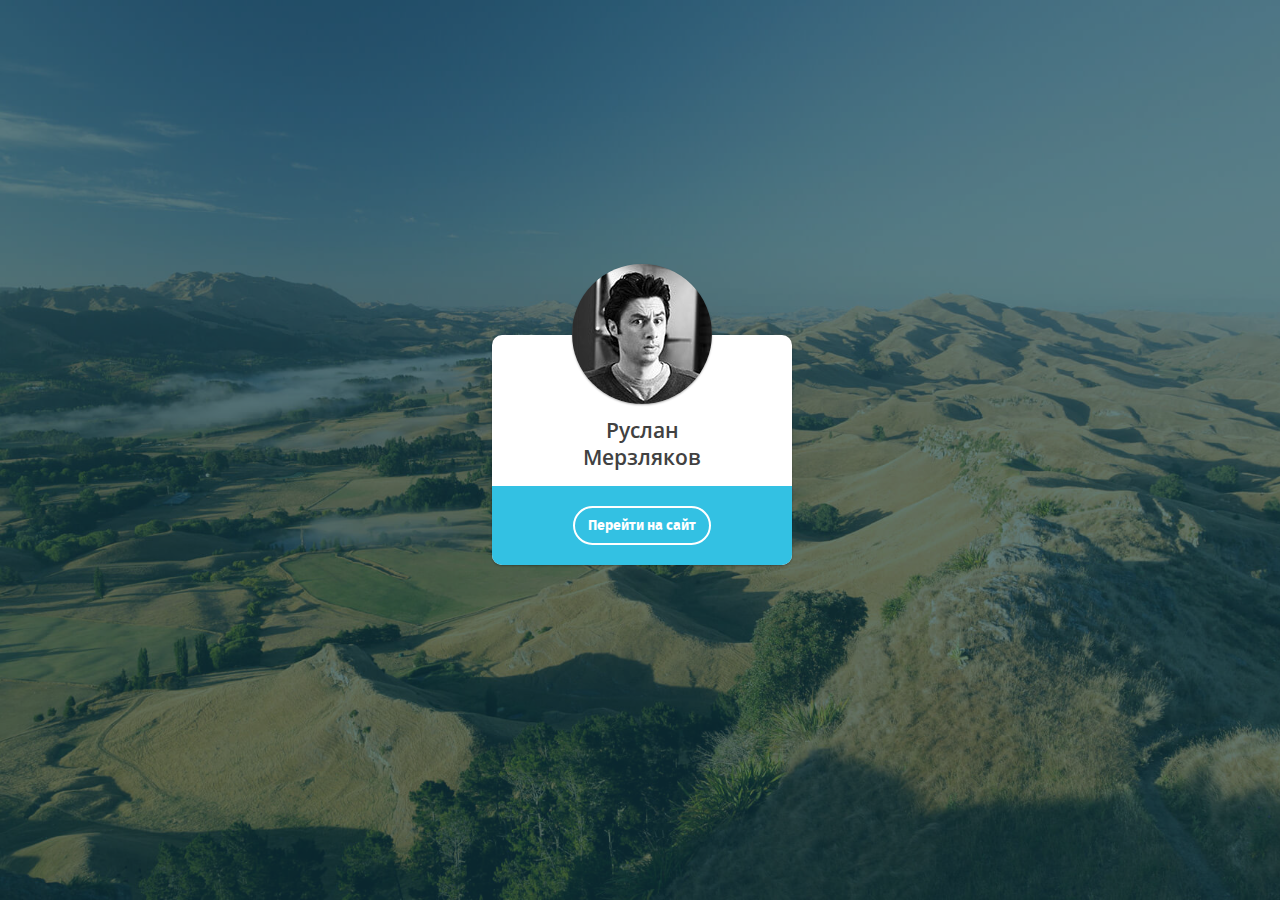
==== commit cbfaa727: "Background + small updates in code" ====
--- a/index.html
+++ b/index.html
@@ -48,9 +48,5 @@
 	<script src="libs/respond/respond.min.js"></script>
 	<![endif]-->
 
-	<!-- <script src="https://ajax.googleapis.com/ajax/libs/jquery/2.2.4/jquery.min.js"></script>
-	<script src="js/common.js"></script> -->
-
 </body>
-
 </html>--- a/css/main.css
+++ b/css/main.css
@@ -1,3 +1,3 @@
-@font-face{font-family:"FiraSans-Bold";src:url("../fonts/FiraSans-Bold/FiraSans-Bold.eot");src:url("../fonts/FiraSans-Bold/FiraSans-Bold.eot?#iefix") format("embedded-opentype"),url("../fonts/FiraSans-Bold/firasans-bold.woff") format("woff"),url("../fonts/FiraSans-Bold/FiraSans-Bold.ttf") format("truetype");font-style:normal;font-weight:normal}@font-face{font-family:"FiraSans-Light";src:url("../fonts/FiraSans-Light/FiraSans-Light.eot");src:url("../fonts/FiraSans-Light/FiraSans-Light.eot?#iefix") format("embedded-opentype"),url("../fonts/FiraSans-Light/firasans-light.woff") format("woff"),url("../fonts/FiraSans-Light/FiraSans-Light.ttf") format("truetype");font-style:normal;font-weight:normal}@font-face{font-family:"FiraSans-Medium";src:url("../fonts/FiraSans-Medium/FiraSans-Medium.eot");src:url("../fonts/FiraSans-Medium/FiraSans-Medium.eot?#iefix") format("embedded-opentype"),url("../fonts/FiraSans-Medium/firasans-medium.woff") format("woff"),url("../fonts/FiraSans-Medium/FiraSans-Medium.ttf") format("truetype");font-style:normal;font-weight:normal}@font-face{font-family:"FiraSans-Regular";src:url("../fonts/FiraSans-Regular/FiraSans-Regular.eot");src:url("../fonts/FiraSans-Regular/FiraSans-Regular.eot?#iefix") format("embedded-opentype"),url("../fonts/FiraSans-Regular/firasans-regular.woff") format("woff"),url("../fonts/FiraSans-Regular/FiraSans-Regular.ttf") format("truetype");font-style:normal;font-weight:normal}@font-face{font-family:"OpenSansSemiBold";src:url("../fonts/OpenSansSemiBold/OpenSansSemiBold.eot");src:url("../fonts/OpenSansSemiBold/OpenSansSemiBold.eot?#iefix") format("embedded-opentype"),url("../fonts/OpenSansSemiBold/OpenSansSemiBold.woff") format("woff"),url("../fonts/OpenSansSemiBold/OpenSansSemiBold.ttf") format("truetype");font-style:normal;font-weight:normal}@font-face{font-family:"OpenSansBold";src:url("../fonts/OpenSansBold/OpenSansBold.eot");src:url("../fonts/OpenSansBold/OpenSansBold.eot?#iefix") format("embedded-opentype"),url("../fonts/OpenSansBold/OpenSansBold.woff") format("woff"),url("../fonts/OpenSansBold/OpenSansBold.ttf") format("truetype");font-style:normal;font-weight:normal}@font-face{font-family:'FontAwesome';src:url("../fonts/fontawesome/fontawesome-webfont.eot?v=4.6.3");src:url("../fonts/fontawesome/fontawesome-webfont.eot?#iefix&v=4.6.3") format("embedded-opentype"),url("../fonts/fontawesome/fontawesome-webfont.woff2?v=4.6.3") format("woff2"),url("../fonts/fontawesome/fontawesome-webfont.woff?v=4.6.3") format("woff"),url("../fonts/fontawesome/fontawesome-webfont.ttf?v=4.6.3") format("truetype"),url("../fonts/fontawesome/fontawesome-webfont.svg?v=4.6.3#fontawesomeregular") format("svg");font-weight:normal;font-style:normal}.fa{display:inline-block;font:normal normal normal 14px/1 FontAwesome;font-size:inherit;text-rendering:auto;-webkit-font-smoothing:antialiased;-moz-osx-font-smoothing:grayscale}.fa-lg{font-size:1.33333333em;line-height:.75em;vertical-align:-15%}.fa-2x{font-size:2em}.fa-3x{font-size:3em}.fa-4x{font-size:4em}.fa-5x{font-size:5em}.fa-fw{width:1.28571429em;text-align:center}.fa-ul{padding-left:0;margin-left:2.14285714em;list-style-type:none}.fa-ul>li{position:relative}.fa-li{position:absolute;left:-2.14285714em;width:2.14285714em;top:.14285714em;text-align:center}.fa-li.fa-lg{left:-1.85714286em}.fa-border{padding:.2em .25em .15em;border:solid .08em #eee;border-radius:.1em}.fa-pull-left{float:left}.fa-pull-right{float:right}.fa.fa-pull-left{margin-right:.3em}.fa.fa-pull-right{margin-left:.3em}.pull-right{float:right}.pull-left{float:left}.fa.pull-left{margin-right:.3em}.fa.pull-right{margin-left:.3em}.fa-spin{-webkit-animation:fa-spin 2s infinite linear;animation:fa-spin 2s infinite linear}.fa-pulse{-webkit-animation:fa-spin 1s infinite steps(8);animation:fa-spin 1s infinite steps(8)}@-webkit-keyframes fa-spin{0%{-webkit-transform:rotate(0deg);transform:rotate(0deg)}100%{-webkit-transform:rotate(359deg);transform:rotate(359deg)}}@keyframes fa-spin{0%{-webkit-transform:rotate(0deg);transform:rotate(0deg)}100%{-webkit-transform:rotate(359deg);transform:rotate(359deg)}}.fa-rotate-90{-ms-filter:"progid:DXImageTransform.Microsoft.BasicImage(rotation=1)";-webkit-transform:rotate(90deg);-ms-transform:rotate(90deg);transform:rotate(90deg)}.fa-rotate-180{-ms-filter:"progid:DXImageTransform.Microsoft.BasicImage(rotation=2)";-webkit-transform:rotate(180deg);-ms-transform:rotate(180deg);transform:rotate(180deg)}.fa-rotate-270{-ms-filter:"progid:DXImageTransform.Microsoft.BasicImage(rotation=3)";-webkit-transform:rotate(270deg);-ms-transform:rotate(270deg);transform:rotate(270deg)}.fa-flip-horizontal{-ms-filter:"progid:DXImageTransform.Microsoft.BasicImage(rotation=0, mirror=1)";-webkit-transform:scale(-1, 1);-ms-transform:scale(-1, 1);transform:scale(-1, 1)}.fa-flip-vertical{-ms-filter:"progid:DXImageTransform.Microsoft.BasicImage(rotation=2, mirror=1)";-webkit-transform:scale(1, -1);-ms-transform:scale(1, -1);transform:scale(1, -1)}:root .fa-rotate-90,:root .fa-rotate-180,:root .fa-rotate-270,:root .fa-flip-horizontal,:root .fa-flip-vertical{-webkit-filter:none;filter:none}.fa-stack{position:relative;display:inline-block;width:2em;height:2em;line-height:2em;vertical-align:middle}.fa-stack-1x,.fa-stack-2x{position:absolute;left:0;width:100%;text-align:center}.fa-stack-1x{line-height:inherit}.fa-stack-2x{font-size:2em}.fa-inverse{color:#fff}.fa-glass:before{content:"\f000"}.fa-music:before{content:"\f001"}.fa-search:before{content:"\f002"}.fa-envelope-o:before{content:"\f003"}.fa-heart:before{content:"\f004"}.fa-star:before{content:"\f005"}.fa-star-o:before{content:"\f006"}.fa-user:before{content:"\f007"}.fa-film:before{content:"\f008"}.fa-th-large:before{content:"\f009"}.fa-th:before{content:"\f00a"}.fa-th-list:before{content:"\f00b"}.fa-check:before{content:"\f00c"}.fa-remove:before,.fa-close:before,.fa-times:before{content:"\f00d"}.fa-search-plus:before{content:"\f00e"}.fa-search-minus:before{content:"\f010"}.fa-power-off:before{content:"\f011"}.fa-signal:before{content:"\f012"}.fa-gear:before,.fa-cog:before{content:"\f013"}.fa-trash-o:before{content:"\f014"}.fa-home:before{content:"\f015"}.fa-file-o:before{content:"\f016"}.fa-clock-o:before{content:"\f017"}.fa-road:before{content:"\f018"}.fa-download:before{content:"\f019"}.fa-arrow-circle-o-down:before{content:"\f01a"}.fa-arrow-circle-o-up:before{content:"\f01b"}.fa-inbox:before{content:"\f01c"}.fa-play-circle-o:before{content:"\f01d"}.fa-rotate-right:before,.fa-repeat:before{content:"\f01e"}.fa-refresh:before{content:"\f021"}.fa-list-alt:before{content:"\f022"}.fa-lock:before{content:"\f023"}.fa-flag:before{content:"\f024"}.fa-headphones:before{content:"\f025"}.fa-volume-off:before{content:"\f026"}.fa-volume-down:before{content:"\f027"}.fa-volume-up:before{content:"\f028"}.fa-qrcode:before{content:"\f029"}.fa-barcode:before{content:"\f02a"}.fa-tag:before{content:"\f02b"}.fa-tags:before{content:"\f02c"}.fa-book:before{content:"\f02d"}.fa-bookmark:before{content:"\f02e"}.fa-print:before{content:"\f02f"}.fa-camera:before{content:"\f030"}.fa-font:before{content:"\f031"}.fa-bold:before{content:"\f032"}.fa-italic:before{content:"\f033"}.fa-text-height:before{content:"\f034"}.fa-text-width:before{content:"\f035"}.fa-align-left:before{content:"\f036"}.fa-align-center:before{content:"\f037"}.fa-align-right:before{content:"\f038"}.fa-align-justify:before{content:"\f039"}.fa-list:before{content:"\f03a"}.fa-dedent:before,.fa-outdent:before{content:"\f03b"}.fa-indent:before{content:"\f03c"}.fa-video-camera:before{content:"\f03d"}.fa-photo:before,.fa-image:before,.fa-picture-o:before{content:"\f03e"}.fa-pencil:before{content:"\f040"}.fa-map-marker:before{content:"\f041"}.fa-adjust:before{content:"\f042"}.fa-tint:before{content:"\f043"}.fa-edit:before,.fa-pencil-square-o:before{content:"\f044"}.fa-share-square-o:before{content:"\f045"}.fa-check-square-o:before{content:"\f046"}.fa-arrows:before{content:"\f047"}.fa-step-backward:before{content:"\f048"}.fa-fast-backward:before{content:"\f049"}.fa-backward:before{content:"\f04a"}.fa-play:before{content:"\f04b"}.fa-pause:before{content:"\f04c"}.fa-stop:before{content:"\f04d"}.fa-forward:before{content:"\f04e"}.fa-fast-forward:before{content:"\f050"}.fa-step-forward:before{content:"\f051"}.fa-eject:before{content:"\f052"}.fa-chevron-left:before{content:"\f053"}.fa-chevron-right:before{content:"\f054"}.fa-plus-circle:before{content:"\f055"}.fa-minus-circle:before{content:"\f056"}.fa-times-circle:before{content:"\f057"}.fa-check-circle:before{content:"\f058"}.fa-question-circle:before{content:"\f059"}.fa-info-circle:before{content:"\f05a"}.fa-crosshairs:before{content:"\f05b"}.fa-times-circle-o:before{content:"\f05c"}.fa-check-circle-o:before{content:"\f05d"}.fa-ban:before{content:"\f05e"}.fa-arrow-left:before{content:"\f060"}.fa-arrow-right:before{content:"\f061"}.fa-arrow-up:before{content:"\f062"}.fa-arrow-down:before{content:"\f063"}.fa-mail-forward:before,.fa-share:before{content:"\f064"}.fa-expand:before{content:"\f065"}.fa-compress:before{content:"\f066"}.fa-plus:before{content:"\f067"}.fa-minus:before{content:"\f068"}.fa-asterisk:before{content:"\f069"}.fa-exclamation-circle:before{content:"\f06a"}.fa-gift:before{content:"\f06b"}.fa-leaf:before{content:"\f06c"}.fa-fire:before{content:"\f06d"}.fa-eye:before{content:"\f06e"}.fa-eye-slash:before{content:"\f070"}.fa-warning:before,.fa-exclamation-triangle:before{content:"\f071"}.fa-plane:before{content:"\f072"}.fa-calendar:before{content:"\f073"}.fa-random:before{content:"\f074"}.fa-comment:before{content:"\f075"}.fa-magnet:before{content:"\f076"}.fa-chevron-up:before{content:"\f077"}.fa-chevron-down:before{content:"\f078"}.fa-retweet:before{content:"\f079"}.fa-shopping-cart:before{content:"\f07a"}.fa-folder:before{content:"\f07b"}.fa-folder-open:before{content:"\f07c"}.fa-arrows-v:before{content:"\f07d"}.fa-arrows-h:before{content:"\f07e"}.fa-bar-chart-o:before,.fa-bar-chart:before{content:"\f080"}.fa-twitter-square:before{content:"\f081"}.fa-facebook-square:before{content:"\f082"}.fa-camera-retro:before{content:"\f083"}.fa-key:before{content:"\f084"}.fa-gears:before,.fa-cogs:before{content:"\f085"}.fa-comments:before{content:"\f086"}.fa-thumbs-o-up:before{content:"\f087"}.fa-thumbs-o-down:before{content:"\f088"}.fa-star-half:before{content:"\f089"}.fa-heart-o:before{content:"\f08a"}.fa-sign-out:before{content:"\f08b"}.fa-linkedin-square:before{content:"\f08c"}.fa-thumb-tack:before{content:"\f08d"}.fa-external-link:before{content:"\f08e"}.fa-sign-in:before{content:"\f090"}.fa-trophy:before{content:"\f091"}.fa-github-square:before{content:"\f092"}.fa-upload:before{content:"\f093"}.fa-lemon-o:before{content:"\f094"}.fa-phone:before{content:"\f095"}.fa-square-o:before{content:"\f096"}.fa-bookmark-o:before{content:"\f097"}.fa-phone-square:before{content:"\f098"}.fa-twitter:before{content:"\f099"}.fa-facebook-f:before,.fa-facebook:before{content:"\f09a"}.fa-github:before{content:"\f09b"}.fa-unlock:before{content:"\f09c"}.fa-credit-card:before{content:"\f09d"}.fa-feed:before,.fa-rss:before{content:"\f09e"}.fa-hdd-o:before{content:"\f0a0"}.fa-bullhorn:before{content:"\f0a1"}.fa-bell:before{content:"\f0f3"}.fa-certificate:before{content:"\f0a3"}.fa-hand-o-right:before{content:"\f0a4"}.fa-hand-o-left:before{content:"\f0a5"}.fa-hand-o-up:before{content:"\f0a6"}.fa-hand-o-down:before{content:"\f0a7"}.fa-arrow-circle-left:before{content:"\f0a8"}.fa-arrow-circle-right:before{content:"\f0a9"}.fa-arrow-circle-up:before{content:"\f0aa"}.fa-arrow-circle-down:before{content:"\f0ab"}.fa-globe:before{content:"\f0ac"}.fa-wrench:before{content:"\f0ad"}.fa-tasks:before{content:"\f0ae"}.fa-filter:before{content:"\f0b0"}.fa-briefcase:before{content:"\f0b1"}.fa-arrows-alt:before{content:"\f0b2"}.fa-group:before,.fa-users:before{content:"\f0c0"}.fa-chain:before,.fa-link:before{content:"\f0c1"}.fa-cloud:before{content:"\f0c2"}.fa-flask:before{content:"\f0c3"}.fa-cut:before,.fa-scissors:before{content:"\f0c4"}.fa-copy:before,.fa-files-o:before{content:"\f0c5"}.fa-paperclip:before{content:"\f0c6"}.fa-save:before,.fa-floppy-o:before{content:"\f0c7"}.fa-square:before{content:"\f0c8"}.fa-navicon:before,.fa-reorder:before,.fa-bars:before{content:"\f0c9"}.fa-list-ul:before{content:"\f0ca"}.fa-list-ol:before{content:"\f0cb"}.fa-strikethrough:before{content:"\f0cc"}.fa-underline:before{content:"\f0cd"}.fa-table:before{content:"\f0ce"}.fa-magic:before{content:"\f0d0"}.fa-truck:before{content:"\f0d1"}.fa-pinterest:before{content:"\f0d2"}.fa-pinterest-square:before{content:"\f0d3"}.fa-google-plus-square:before{content:"\f0d4"}.fa-google-plus:before{content:"\f0d5"}.fa-money:before{content:"\f0d6"}.fa-caret-down:before{content:"\f0d7"}.fa-caret-up:before{content:"\f0d8"}.fa-caret-left:before{content:"\f0d9"}.fa-caret-right:before{content:"\f0da"}.fa-columns:before{content:"\f0db"}.fa-unsorted:before,.fa-sort:before{content:"\f0dc"}.fa-sort-down:before,.fa-sort-desc:before{content:"\f0dd"}.fa-sort-up:before,.fa-sort-asc:before{content:"\f0de"}.fa-envelope:before{content:"\f0e0"}.fa-linkedin:before{content:"\f0e1"}.fa-rotate-left:before,.fa-undo:before{content:"\f0e2"}.fa-legal:before,.fa-gavel:before{content:"\f0e3"}.fa-dashboard:before,.fa-tachometer:before{content:"\f0e4"}.fa-comment-o:before{content:"\f0e5"}.fa-comments-o:before{content:"\f0e6"}.fa-flash:before,.fa-bolt:before{content:"\f0e7"}.fa-sitemap:before{content:"\f0e8"}.fa-umbrella:before{content:"\f0e9"}.fa-paste:before,.fa-clipboard:before{content:"\f0ea"}.fa-lightbulb-o:before{content:"\f0eb"}.fa-exchange:before{content:"\f0ec"}.fa-cloud-download:before{content:"\f0ed"}.fa-cloud-upload:before{content:"\f0ee"}.fa-user-md:before{content:"\f0f0"}.fa-stethoscope:before{content:"\f0f1"}.fa-suitcase:before{content:"\f0f2"}.fa-bell-o:before{content:"\f0a2"}.fa-coffee:before{content:"\f0f4"}.fa-cutlery:before{content:"\f0f5"}.fa-file-text-o:before{content:"\f0f6"}.fa-building-o:before{content:"\f0f7"}.fa-hospital-o:before{content:"\f0f8"}.fa-ambulance:before{content:"\f0f9"}.fa-medkit:before{content:"\f0fa"}.fa-fighter-jet:before{content:"\f0fb"}.fa-beer:before{content:"\f0fc"}.fa-h-square:before{content:"\f0fd"}.fa-plus-square:before{content:"\f0fe"}.fa-angle-double-left:before{content:"\f100"}.fa-angle-double-right:before{content:"\f101"}.fa-angle-double-up:before{content:"\f102"}.fa-angle-double-down:before{content:"\f103"}.fa-angle-left:before{content:"\f104"}.fa-angle-right:before{content:"\f105"}.fa-angle-up:before{content:"\f106"}.fa-angle-down:before{content:"\f107"}.fa-desktop:before{content:"\f108"}.fa-laptop:before{content:"\f109"}.fa-tablet:before{content:"\f10a"}.fa-mobile-phone:before,.fa-mobile:before{content:"\f10b"}.fa-circle-o:before{content:"\f10c"}.fa-quote-left:before{content:"\f10d"}.fa-quote-right:before{content:"\f10e"}.fa-spinner:before{content:"\f110"}.fa-circle:before{content:"\f111"}.fa-mail-reply:before,.fa-reply:before{content:"\f112"}.fa-github-alt:before{content:"\f113"}.fa-folder-o:before{content:"\f114"}.fa-folder-open-o:before{content:"\f115"}.fa-smile-o:before{content:"\f118"}.fa-frown-o:before{content:"\f119"}.fa-meh-o:before{content:"\f11a"}.fa-gamepad:before{content:"\f11b"}.fa-keyboard-o:before{content:"\f11c"}.fa-flag-o:before{content:"\f11d"}.fa-flag-checkered:before{content:"\f11e"}.fa-terminal:before{content:"\f120"}.fa-code:before{content:"\f121"}.fa-mail-reply-all:before,.fa-reply-all:before{content:"\f122"}.fa-star-half-empty:before,.fa-star-half-full:before,.fa-star-half-o:before{content:"\f123"}.fa-location-arrow:before{content:"\f124"}.fa-crop:before{content:"\f125"}.fa-code-fork:before{content:"\f126"}.fa-unlink:before,.fa-chain-broken:before{content:"\f127"}.fa-question:before{content:"\f128"}.fa-info:before{content:"\f129"}.fa-exclamation:before{content:"\f12a"}.fa-superscript:before{content:"\f12b"}.fa-subscript:before{content:"\f12c"}.fa-eraser:before{content:"\f12d"}.fa-puzzle-piece:before{content:"\f12e"}.fa-microphone:before{content:"\f130"}.fa-microphone-slash:before{content:"\f131"}.fa-shield:before{content:"\f132"}.fa-calendar-o:before{content:"\f133"}.fa-fire-extinguisher:before{content:"\f134"}.fa-rocket:before{content:"\f135"}.fa-maxcdn:before{content:"\f136"}.fa-chevron-circle-left:before{content:"\f137"}.fa-chevron-circle-right:before{content:"\f138"}.fa-chevron-circle-up:before{content:"\f139"}.fa-chevron-circle-down:before{content:"\f13a"}.fa-html5:before{content:"\f13b"}.fa-css3:before{content:"\f13c"}.fa-anchor:before{content:"\f13d"}.fa-unlock-alt:before{content:"\f13e"}.fa-bullseye:before{content:"\f140"}.fa-ellipsis-h:before{content:"\f141"}.fa-ellipsis-v:before{content:"\f142"}.fa-rss-square:before{content:"\f143"}.fa-play-circle:before{content:"\f144"}.fa-ticket:before{content:"\f145"}.fa-minus-square:before{content:"\f146"}.fa-minus-square-o:before{content:"\f147"}.fa-level-up:before{content:"\f148"}.fa-level-down:before{content:"\f149"}.fa-check-square:before{content:"\f14a"}.fa-pencil-square:before{content:"\f14b"}.fa-external-link-square:before{content:"\f14c"}.fa-share-square:before{content:"\f14d"}.fa-compass:before{content:"\f14e"}.fa-toggle-down:before,.fa-caret-square-o-down:before{content:"\f150"}.fa-toggle-up:before,.fa-caret-square-o-up:before{content:"\f151"}.fa-toggle-right:before,.fa-caret-square-o-right:before{content:"\f152"}.fa-euro:before,.fa-eur:before{content:"\f153"}.fa-gbp:before{content:"\f154"}.fa-dollar:before,.fa-usd:before{content:"\f155"}.fa-rupee:before,.fa-inr:before{content:"\f156"}.fa-cny:before,.fa-rmb:before,.fa-yen:before,.fa-jpy:before{content:"\f157"}.fa-ruble:before,.fa-rouble:before,.fa-rub:before{content:"\f158"}.fa-won:before,.fa-krw:before{content:"\f159"}.fa-bitcoin:before,.fa-btc:before{content:"\f15a"}.fa-file:before{content:"\f15b"}.fa-file-text:before{content:"\f15c"}.fa-sort-alpha-asc:before{content:"\f15d"}.fa-sort-alpha-desc:before{content:"\f15e"}.fa-sort-amount-asc:before{content:"\f160"}.fa-sort-amount-desc:before{content:"\f161"}.fa-sort-numeric-asc:before{content:"\f162"}.fa-sort-numeric-desc:before{content:"\f163"}.fa-thumbs-up:before{content:"\f164"}.fa-thumbs-down:before{content:"\f165"}.fa-youtube-square:before{content:"\f166"}.fa-youtube:before{content:"\f167"}.fa-xing:before{content:"\f168"}.fa-xing-square:before{content:"\f169"}.fa-youtube-play:before{content:"\f16a"}.fa-dropbox:before{content:"\f16b"}.fa-stack-overflow:before{content:"\f16c"}.fa-instagram:before{content:"\f16d"}.fa-flickr:before{content:"\f16e"}.fa-adn:before{content:"\f170"}.fa-bitbucket:before{content:"\f171"}.fa-bitbucket-square:before{content:"\f172"}.fa-tumblr:before{content:"\f173"}.fa-tumblr-square:before{content:"\f174"}.fa-long-arrow-down:before{content:"\f175"}.fa-long-arrow-up:before{content:"\f176"}.fa-long-arrow-left:before{content:"\f177"}.fa-long-arrow-right:before{content:"\f178"}.fa-apple:before{content:"\f179"}.fa-windows:before{content:"\f17a"}.fa-android:before{content:"\f17b"}.fa-linux:before{content:"\f17c"}.fa-dribbble:before{content:"\f17d"}.fa-skype:before{content:"\f17e"}.fa-foursquare:before{content:"\f180"}.fa-trello:before{content:"\f181"}.fa-female:before{content:"\f182"}.fa-male:before{content:"\f183"}.fa-gittip:before,.fa-gratipay:before{content:"\f184"}.fa-sun-o:before{content:"\f185"}.fa-moon-o:before{content:"\f186"}.fa-archive:before{content:"\f187"}.fa-bug:before{content:"\f188"}.fa-vk:before{content:"\f189"}.fa-weibo:before{content:"\f18a"}.fa-renren:before{content:"\f18b"}.fa-pagelines:before{content:"\f18c"}.fa-stack-exchange:before{content:"\f18d"}.fa-arrow-circle-o-right:before{content:"\f18e"}.fa-arrow-circle-o-left:before{content:"\f190"}.fa-toggle-left:before,.fa-caret-square-o-left:before{content:"\f191"}.fa-dot-circle-o:before{content:"\f192"}.fa-wheelchair:before{content:"\f193"}.fa-vimeo-square:before{content:"\f194"}.fa-turkish-lira:before,.fa-try:before{content:"\f195"}.fa-plus-square-o:before{content:"\f196"}.fa-space-shuttle:before{content:"\f197"}.fa-slack:before{content:"\f198"}.fa-envelope-square:before{content:"\f199"}.fa-wordpress:before{content:"\f19a"}.fa-openid:before{content:"\f19b"}.fa-institution:before,.fa-bank:before,.fa-university:before{content:"\f19c"}.fa-mortar-board:before,.fa-graduation-cap:before{content:"\f19d"}.fa-yahoo:before{content:"\f19e"}.fa-google:before{content:"\f1a0"}.fa-reddit:before{content:"\f1a1"}.fa-reddit-square:before{content:"\f1a2"}.fa-stumbleupon-circle:before{content:"\f1a3"}.fa-stumbleupon:before{content:"\f1a4"}.fa-delicious:before{content:"\f1a5"}.fa-digg:before{content:"\f1a6"}.fa-pied-piper-pp:before{content:"\f1a7"}.fa-pied-piper-alt:before{content:"\f1a8"}.fa-drupal:before{content:"\f1a9"}.fa-joomla:before{content:"\f1aa"}.fa-language:before{content:"\f1ab"}.fa-fax:before{content:"\f1ac"}.fa-building:before{content:"\f1ad"}.fa-child:before{content:"\f1ae"}.fa-paw:before{content:"\f1b0"}.fa-spoon:before{content:"\f1b1"}.fa-cube:before{content:"\f1b2"}.fa-cubes:before{content:"\f1b3"}.fa-behance:before{content:"\f1b4"}.fa-behance-square:before{content:"\f1b5"}.fa-steam:before{content:"\f1b6"}.fa-steam-square:before{content:"\f1b7"}.fa-recycle:before{content:"\f1b8"}.fa-automobile:before,.fa-car:before{content:"\f1b9"}.fa-cab:before,.fa-taxi:before{content:"\f1ba"}.fa-tree:before{content:"\f1bb"}.fa-spotify:before{content:"\f1bc"}.fa-deviantart:before{content:"\f1bd"}.fa-soundcloud:before{content:"\f1be"}.fa-database:before{content:"\f1c0"}.fa-file-pdf-o:before{content:"\f1c1"}.fa-file-word-o:before{content:"\f1c2"}.fa-file-excel-o:before{content:"\f1c3"}.fa-file-powerpoint-o:before{content:"\f1c4"}.fa-file-photo-o:before,.fa-file-picture-o:before,.fa-file-image-o:before{content:"\f1c5"}.fa-file-zip-o:before,.fa-file-archive-o:before{content:"\f1c6"}.fa-file-sound-o:before,.fa-file-audio-o:before{content:"\f1c7"}.fa-file-movie-o:before,.fa-file-video-o:before{content:"\f1c8"}.fa-file-code-o:before{content:"\f1c9"}.fa-vine:before{content:"\f1ca"}.fa-codepen:before{content:"\f1cb"}.fa-jsfiddle:before{content:"\f1cc"}.fa-life-bouy:before,.fa-life-buoy:before,.fa-life-saver:before,.fa-support:before,.fa-life-ring:before{content:"\f1cd"}.fa-circle-o-notch:before{content:"\f1ce"}.fa-ra:before,.fa-resistance:before,.fa-rebel:before{content:"\f1d0"}.fa-ge:before,.fa-empire:before{content:"\f1d1"}.fa-git-square:before{content:"\f1d2"}.fa-git:before{content:"\f1d3"}.fa-y-combinator-square:before,.fa-yc-square:before,.fa-hacker-news:before{content:"\f1d4"}.fa-tencent-weibo:before{content:"\f1d5"}.fa-qq:before{content:"\f1d6"}.fa-wechat:before,.fa-weixin:before{content:"\f1d7"}.fa-send:before,.fa-paper-plane:before{content:"\f1d8"}.fa-send-o:before,.fa-paper-plane-o:before{content:"\f1d9"}.fa-history:before{content:"\f1da"}.fa-circle-thin:before{content:"\f1db"}.fa-header:before{content:"\f1dc"}.fa-paragraph:before{content:"\f1dd"}.fa-sliders:before{content:"\f1de"}.fa-share-alt:before{content:"\f1e0"}.fa-share-alt-square:before{content:"\f1e1"}.fa-bomb:before{content:"\f1e2"}.fa-soccer-ball-o:before,.fa-futbol-o:before{content:"\f1e3"}.fa-tty:before{content:"\f1e4"}.fa-binoculars:before{content:"\f1e5"}.fa-plug:before{content:"\f1e6"}.fa-slideshare:before{content:"\f1e7"}.fa-twitch:before{content:"\f1e8"}.fa-yelp:before{content:"\f1e9"}.fa-newspaper-o:before{content:"\f1ea"}.fa-wifi:before{content:"\f1eb"}.fa-calculator:before{content:"\f1ec"}.fa-paypal:before{content:"\f1ed"}.fa-google-wallet:before{content:"\f1ee"}.fa-cc-visa:before{content:"\f1f0"}.fa-cc-mastercard:before{content:"\f1f1"}.fa-cc-discover:before{content:"\f1f2"}.fa-cc-amex:before{content:"\f1f3"}.fa-cc-paypal:before{content:"\f1f4"}.fa-cc-stripe:before{content:"\f1f5"}.fa-bell-slash:before{content:"\f1f6"}.fa-bell-slash-o:before{content:"\f1f7"}.fa-trash:before{content:"\f1f8"}.fa-copyright:before{content:"\f1f9"}.fa-at:before{content:"\f1fa"}.fa-eyedropper:before{content:"\f1fb"}.fa-paint-brush:before{content:"\f1fc"}.fa-birthday-cake:before{content:"\f1fd"}.fa-area-chart:before{content:"\f1fe"}.fa-pie-chart:before{content:"\f200"}.fa-line-chart:before{content:"\f201"}.fa-lastfm:before{content:"\f202"}.fa-lastfm-square:before{content:"\f203"}.fa-toggle-off:before{content:"\f204"}.fa-toggle-on:before{content:"\f205"}.fa-bicycle:before{content:"\f206"}.fa-bus:before{content:"\f207"}.fa-ioxhost:before{content:"\f208"}.fa-angellist:before{content:"\f209"}.fa-cc:before{content:"\f20a"}.fa-shekel:before,.fa-sheqel:before,.fa-ils:before{content:"\f20b"}.fa-meanpath:before{content:"\f20c"}.fa-buysellads:before{content:"\f20d"}.fa-connectdevelop:before{content:"\f20e"}.fa-dashcube:before{content:"\f210"}.fa-forumbee:before{content:"\f211"}.fa-leanpub:before{content:"\f212"}.fa-sellsy:before{content:"\f213"}.fa-shirtsinbulk:before{content:"\f214"}.fa-simplybuilt:before{content:"\f215"}.fa-skyatlas:before{content:"\f216"}.fa-cart-plus:before{content:"\f217"}.fa-cart-arrow-down:before{content:"\f218"}.fa-diamond:before{content:"\f219"}.fa-ship:before{content:"\f21a"}.fa-user-secret:before{content:"\f21b"}.fa-motorcycle:before{content:"\f21c"}.fa-street-view:before{content:"\f21d"}.fa-heartbeat:before{content:"\f21e"}.fa-venus:before{content:"\f221"}.fa-mars:before{content:"\f222"}.fa-mercury:before{content:"\f223"}.fa-intersex:before,.fa-transgender:before{content:"\f224"}.fa-transgender-alt:before{content:"\f225"}.fa-venus-double:before{content:"\f226"}.fa-mars-double:before{content:"\f227"}.fa-venus-mars:before{content:"\f228"}.fa-mars-stroke:before{content:"\f229"}.fa-mars-stroke-v:before{content:"\f22a"}.fa-mars-stroke-h:before{content:"\f22b"}.fa-neuter:before{content:"\f22c"}.fa-genderless:before{content:"\f22d"}.fa-facebook-official:before{content:"\f230"}.fa-pinterest-p:before{content:"\f231"}.fa-whatsapp:before{content:"\f232"}.fa-server:before{content:"\f233"}.fa-user-plus:before{content:"\f234"}.fa-user-times:before{content:"\f235"}.fa-hotel:before,.fa-bed:before{content:"\f236"}.fa-viacoin:before{content:"\f237"}.fa-train:before{content:"\f238"}.fa-subway:before{content:"\f239"}.fa-medium:before{content:"\f23a"}.fa-yc:before,.fa-y-combinator:before{content:"\f23b"}.fa-optin-monster:before{content:"\f23c"}.fa-opencart:before{content:"\f23d"}.fa-expeditedssl:before{content:"\f23e"}.fa-battery-4:before,.fa-battery-full:before{content:"\f240"}.fa-battery-3:before,.fa-battery-three-quarters:before{content:"\f241"}.fa-battery-2:before,.fa-battery-half:before{content:"\f242"}.fa-battery-1:before,.fa-battery-quarter:before{content:"\f243"}.fa-battery-0:before,.fa-battery-empty:before{content:"\f244"}.fa-mouse-pointer:before{content:"\f245"}.fa-i-cursor:before{content:"\f246"}.fa-object-group:before{content:"\f247"}.fa-object-ungroup:before{content:"\f248"}.fa-sticky-note:before{content:"\f249"}.fa-sticky-note-o:before{content:"\f24a"}.fa-cc-jcb:before{content:"\f24b"}.fa-cc-diners-club:before{content:"\f24c"}.fa-clone:before{content:"\f24d"}.fa-balance-scale:before{content:"\f24e"}.fa-hourglass-o:before{content:"\f250"}.fa-hourglass-1:before,.fa-hourglass-start:before{content:"\f251"}.fa-hourglass-2:before,.fa-hourglass-half:before{content:"\f252"}.fa-hourglass-3:before,.fa-hourglass-end:before{content:"\f253"}.fa-hourglass:before{content:"\f254"}.fa-hand-grab-o:before,.fa-hand-rock-o:before{content:"\f255"}.fa-hand-stop-o:before,.fa-hand-paper-o:before{content:"\f256"}.fa-hand-scissors-o:before{content:"\f257"}.fa-hand-lizard-o:before{content:"\f258"}.fa-hand-spock-o:before{content:"\f259"}.fa-hand-pointer-o:before{content:"\f25a"}.fa-hand-peace-o:before{content:"\f25b"}.fa-trademark:before{content:"\f25c"}.fa-registered:before{content:"\f25d"}.fa-creative-commons:before{content:"\f25e"}.fa-gg:before{content:"\f260"}.fa-gg-circle:before{content:"\f261"}.fa-tripadvisor:before{content:"\f262"}.fa-odnoklassniki:before{content:"\f263"}.fa-odnoklassniki-square:before{content:"\f264"}.fa-get-pocket:before{content:"\f265"}.fa-wikipedia-w:before{content:"\f266"}.fa-safari:before{content:"\f267"}.fa-chrome:before{content:"\f268"}.fa-firefox:before{content:"\f269"}.fa-opera:before{content:"\f26a"}.fa-internet-explorer:before{content:"\f26b"}.fa-tv:before,.fa-television:before{content:"\f26c"}.fa-contao:before{content:"\f26d"}.fa-500px:before{content:"\f26e"}.fa-amazon:before{content:"\f270"}.fa-calendar-plus-o:before{content:"\f271"}.fa-calendar-minus-o:before{content:"\f272"}.fa-calendar-times-o:before{content:"\f273"}.fa-calendar-check-o:before{content:"\f274"}.fa-industry:before{content:"\f275"}.fa-map-pin:before{content:"\f276"}.fa-map-signs:before{content:"\f277"}.fa-map-o:before{content:"\f278"}.fa-map:before{content:"\f279"}.fa-commenting:before{content:"\f27a"}.fa-commenting-o:before{content:"\f27b"}.fa-houzz:before{content:"\f27c"}.fa-vimeo:before{content:"\f27d"}.fa-black-tie:before{content:"\f27e"}.fa-fonticons:before{content:"\f280"}.fa-reddit-alien:before{content:"\f281"}.fa-edge:before{content:"\f282"}.fa-credit-card-alt:before{content:"\f283"}.fa-codiepie:before{content:"\f284"}.fa-modx:before{content:"\f285"}.fa-fort-awesome:before{content:"\f286"}.fa-usb:before{content:"\f287"}.fa-product-hunt:before{content:"\f288"}.fa-mixcloud:before{content:"\f289"}.fa-scribd:before{content:"\f28a"}.fa-pause-circle:before{content:"\f28b"}.fa-pause-circle-o:before{content:"\f28c"}.fa-stop-circle:before{content:"\f28d"}.fa-stop-circle-o:before{content:"\f28e"}.fa-shopping-bag:before{content:"\f290"}.fa-shopping-basket:before{content:"\f291"}.fa-hashtag:before{content:"\f292"}.fa-bluetooth:before{content:"\f293"}.fa-bluetooth-b:before{content:"\f294"}.fa-percent:before{content:"\f295"}.fa-gitlab:before{content:"\f296"}.fa-wpbeginner:before{content:"\f297"}.fa-wpforms:before{content:"\f298"}.fa-envira:before{content:"\f299"}.fa-universal-access:before{content:"\f29a"}.fa-wheelchair-alt:before{content:"\f29b"}.fa-question-circle-o:before{content:"\f29c"}.fa-blind:before{content:"\f29d"}.fa-audio-description:before{content:"\f29e"}.fa-volume-control-phone:before{content:"\f2a0"}.fa-braille:before{content:"\f2a1"}.fa-assistive-listening-systems:before{content:"\f2a2"}.fa-asl-interpreting:before,.fa-american-sign-language-interpreting:before{content:"\f2a3"}.fa-deafness:before,.fa-hard-of-hearing:before,.fa-deaf:before{content:"\f2a4"}.fa-glide:before{content:"\f2a5"}.fa-glide-g:before{content:"\f2a6"}.fa-signing:before,.fa-sign-language:before{content:"\f2a7"}.fa-low-vision:before{content:"\f2a8"}.fa-viadeo:before{content:"\f2a9"}.fa-viadeo-square:before{content:"\f2aa"}.fa-snapchat:before{content:"\f2ab"}.fa-snapchat-ghost:before{content:"\f2ac"}.fa-snapchat-square:before{content:"\f2ad"}.fa-pied-piper:before{content:"\f2ae"}.fa-first-order:before{content:"\f2b0"}.fa-yoast:before{content:"\f2b1"}.fa-themeisle:before{content:"\f2b2"}.fa-google-plus-circle:before,.fa-google-plus-official:before{content:"\f2b3"}.fa-fa:before,.fa-font-awesome:before{content:"\f2b4"}.sr-only{position:absolute;width:1px;height:1px;padding:0;margin:-1px;overflow:hidden;clip:rect(0, 0, 0, 0);border:0}.sr-only-focusable:active,.sr-only-focusable:focus{position:static;width:auto;height:auto;margin:0;overflow:visible;clip:auto}/*! normalize.css v3.0.3 | MIT License | github.com/necolas/normalize.css */img,legend{border:0}legend,td,th{padding:0}html{font-family:sans-serif;-ms-text-size-adjust:100%;-webkit-text-size-adjust:100%}body{margin:0}article,aside,details,figcaption,figure,footer,header,hgroup,main,menu,nav,section,summary{display:block}audio,canvas,progress,video{display:inline-block;vertical-align:baseline}audio:not([controls]){display:none;height:0}[hidden],template{display:none}a{background-color:transparent}a:active,a:hover{outline:0}abbr[title]{border-bottom:1px dotted}b,optgroup,strong{font-weight:700}dfn{font-style:italic}h1{font-size:2em;margin:.67em 0}mark{background:#ff0;color:#000}small{font-size:80%}sub,sup{font-size:75%;line-height:0;position:relative;vertical-align:baseline}sup{top:-.5em}sub{bottom:-.25em}svg:not(:root){overflow:hidden}figure{margin:1em 40px}hr{box-sizing:content-box;height:0}pre,textarea{overflow:auto}code,kbd,pre,samp{font-family:monospace,monospace;font-size:1em}button,input,optgroup,select,textarea{color:inherit;font:inherit;margin:0}button{overflow:visible}button,select{text-transform:none}button,html input[type=button],input[type=reset]{-webkit-appearance:button;cursor:pointer}button[disabled],html input[disabled]{cursor:default}button::-moz-focus-inner,input::-moz-focus-inner{border:0;padding:0}input{line-height:normal}input[type=checkbox],input[type=radio]{box-sizing:border-box;padding:0}input[type=number]::-webkit-inner-spin-button,input[type=number]::-webkit-outer-spin-button{height:auto}input[type=search]{-webkit-appearance:textfield;box-sizing:content-box}input[type=search]::-webkit-search-cancel-button,input[type=search]::-webkit-search-decoration{-webkit-appearance:none}fieldset{border:1px solid silver;margin:0 2px;padding:.35em .625em .75em}table{border-collapse:collapse;border-spacing:0}.container:before,.main-content:before,.career:before,.container:after,.main-content:after,.career:after{content:" ";display:table}.container:after,.main-content:after,.career:after{clear:both}html{height:100%}body{font-family:"FiraSans-Regular", sans-serif;font-size:16px;line-height:1.42;font-weight:normal;color:#414141;height:100%}h1{font-family:"FiraSans-Medium", sans-serif;font-size:2.1875em;font-weight:normal;margin:0}h3{font-size:1.3125em;line-height:1.3;font-weight:normal;margin:0}a{text-decoration:none}ul{list-style-type:none;margin:0;padding:0}img{max-width:100%;height:auto}.container{width:940px;margin:0 auto}.wrapper{min-height:100%;overflow:hidden;position:relative;background-color:#f6f6f6}.wrapper::after{content:"";height:50px;display:block}.content{margin-bottom:50px}.sidebar{float:left;width:24%}.main-content{float:right;width:76%}.title{margin-bottom:25px;margin-left:20px;line-height:1.1}.btn{border:2px solid white;border-radius:10em;padding:9px 13px 6px;display:inline-block;font-family:"FiraSans-Bold", sans-serif;color:#fff;font-size:0.875em;transition:all 0.4s}.btn:hover{background-color:#fff;color:#33c1e3}.main-page{height:100vh;text-align:center;background:url("../img/bg/mainbg.png")}.main-page::before{content:"";width:0;height:100%;display:inline-block;vertical-align:middle}.author{background-color:white;border-radius:10px;box-shadow:0 1px 2px rgba(0,0,0,0.3);display:inline-block;vertical-align:middle;min-width:300px;-webkit-animation:fadeindown 1s .3s backwards;animation:fadeindown 1s .3s backwards}.author__img{width:140px;height:140px;display:inline-block;overflow:hidden;border-radius:50%;border:1px solid #d7d7d7;margin-top:-71px}.author__title{font-family:"OpenSansSemiBold", sans-serif;margin:5px auto 15px;max-width:180px}.author__btn{background-color:#33c1e3;border-radius:0 0 10px 10px;padding:20px 70px}@-webkit-keyframes fadeindown{0%{opacity:0;-webkit-transform:translateY(-30px);transform:translateY(-30px)}100%{opacity:1;-webkit-transform:translateY(0);transform:translateY(0)}}@keyframes fadeindown{0%{opacity:0;-webkit-transform:translateY(-30px);transform:translateY(-30px)}100%{opacity:1;-webkit-transform:translateY(0);transform:translateY(0)}}.header{background-color:#fff;box-shadow:0px 1px 3px 0px rgba(0,0,0,0.2);padding:7px 0;position:relative;z-index:2;margin-bottom:25px}.user__photo{border-width:3px;border-color:#D7D7D7;border-style:solid;border-radius:50%;display:inline-block;vertical-align:middle;overflow:hidden;height:60px;width:60px}.user__name{font-size:1.125em;display:inline-block;margin-left:15px;max-width:180px;vertical-align:middle}.user{float:left;width:50%}.contacts{float:right;width:50%;text-align:right}.contacts__wrap{display:inline-block;position:relative;margin-top:20px}.contacts__trigger{font-family:"FiraSans-Bold", sans-serif;color:#33c1e3;font-size:1.125em;line-height:1.3;border-bottom:1px dashed #33c1e3;display:inline-block;transition:all 0.4s}.contacts__trigger:hover{color:#e85f61;border-color:#e85f61}.contacts__wrap:hover .contacts__dropdown{visibility:visible;margin-top:20px;opacity:1}.contacts__dropdown{font-family:"FiraSans-Light", sans-serif;padding:15px 20px 12px;text-align:left;border:1px solid #dedede;background-color:#fff;min-width:215px;position:absolute;left:50%;top:100%;margin-top:30px;margin-left:-127px;border-radius:10px;visibility:hidden;opacity:0;transition:.3s ease-in-out .2s}.contacts__dropdown-link .fa{color:#33c1e3;margin-right:5px}.contacts__dropdown-link{color:#414141}.contacts__dropdown-item:nth-child(even){margin-bottom:12px;margin-top:15px}.contacts__dropdown::before,.contacts__dropdown::after{content:"";position:absolute;left:50%;top:-11px;margin-left:-6px;border:6px solid transparent;border-bottom:10px solid #dedede;border-top:none}.contacts__dropdown::after{border-bottom:10px solid #fff;top:-9px}.nav__menu{text-align:right}.nav__link{display:block;padding:10px 0;padding-right:25px;font-size:1.125em;color:#414141;border-right:6px solid transparent;transition:all 0.4s}.nav__link:hover{color:#33c1e3}.nav__link_active{font-family:"FiraSans-Bold", sans-serif;color:#33c1e3;border-right:6px solid #33c1e3}.footer{background-color:#414141;height:30px;padding:10px 0;margin-top:-50px;position:relative}.copyright__text{font-family:"FiraSans-Light", sans-serif;font-size:0.875em;line-height:1.5;color:#9c9c9c;padding-top:5px}.copyright{float:left;width:50%}.social{float:right;width:50%}.social__list{text-align:right}.social__item{background:url("../img/icons/social-sprite.png") no-repeat;width:30px;height:30px;overflow:hidden;display:inline-block;margin-left:3px}.social__link{display:block;text-indent:50px}.social__item_fb{background-position:0 -150px}.social__item_fb:hover{background-position:0 -120px}.social__item_tw{background-position:0 -90px}.social__item_tw:hover{background-position:0 -60px}.social__item_vk{background-position:0 -30px}.social__item_vk:hover{background-position:0 0}.about__pic{width:47%;text-align:center;float:left}.about__img{width:220px;height:220px;display:inline-block;overflow:hidden;border-radius:50%;border:5px solid white}.about__desc{width:53%;float:right}.about__text{font-family:"FiraSans-Light", sans-serif;font-size:1.125em;color:#646464;padding-right:30px;margin-top:10px;margin-bottom:55px;height:320px}.about__text p{margin-top:0;margin-bottom:10px}.about__btn{text-align:right}.btn_color-red{font-family:"OpenSansBold", sans-serif;color:#e85f61;border-color:#e85f61;padding-top:8px;padding-bottom:10px}.btn_color-red:hover{background-color:#e85f61;color:#fff}.btn_red .fa{margin-right:5px}.career__pic{width:45%;float:left}.career__img{margin-left:20px}.career__path{width:55%;float:right}.career__list{text-align:right}.career__item{display:inline-block;position:relative;background-color:white;border-radius:10px;box-shadow:0 1px 3px rgba(0,0,0,0.2);padding:15px 12px 12px 15px;color:#5a5a5a;width:345px;margin-bottom:20px;text-align:left;transition:all 0.4s}.career__item:hover{background-color:#33c1e3;color:#fff}.career__item:hover .career__desc{color:#fff}.career__item:hover .career__year{font-family:FiraSans-Bold, sans-serif;color:#33c1e3}.career__item::before,.career__item::after{content:"";width:1px;background-color:#ddd;position:absolute;right:100%;margin-right:20px}.career__item::before{top:0;bottom:50%}.career__item::after{top:50%;bottom:-20px}.career__item:last-child::after{display:none}.career__item:first-child::before{display:none}.career__item:hover .career__year::after{border:5px solid #94e0f2}.career__desc{font-family:"FiraSans-Light", sans-serif;color:#727272;font-size:1.125em}.career__title,.career__post{margin-bottom:3px}.career__year{font-family:"FiraSans-Light", sans-serif;font-size:0.875em;line-height:20px;color:#727272;position:absolute;top:50%;right:100%;z-index:5;margin:-10px 35px 0 0;transition:all 0.4s}.career__year::after{content:"";width:20px;height:20px;background-color:#33c1e3;border:5px solid #f6f6f6;position:absolute;border-radius:50%;top:50%;left:100%;margin:-11px 0 0 5px;box-sizing:border-box;transition:all 0.4s}.portfolio__item{width:215px;display:inline-block;vertical-align:top;background-color:white;border-radius:10px;overflow:hidden;margin-left:20px;margin-bottom:20px;box-shadow:0 1px 3px rgba(0,0,0,0.2);transition:all 0.4s}.portfolio__item:hover{box-shadow:0 4px 8px rgba(0,0,0,0.2);-webkit-transform:translateY(-4px);-ms-transform:translateY(-4px);transform:translateY(-4px)}.portfolio__link{display:block;padding-bottom:15px}.portfolio__pic{background-position:50% 0;background-size:cover;height:175px}.portfolio__item:hover .portfolio__title{color:#e85f61}.portfolio__text{max-width:220px;margin-top:10px;padding-left:20px;padding-right:10px}.portfolio__title{color:#33c1e3;font-size:1.3125em;margin-bottom:0;transition:all 0.4s}.portfolio__desc{font-family:"FiraSans-Light", sans-serif;font-size:0.875em;margin-bottom:10px;color:#414141}.portfolio__type{font-family:"OpenSansBold", sans-serif;font-size:0.875em;color:#aeaeae}.portfolio__type .fa{font-size:18px;margin-right:2px}@media screen and (max-width: 1100px){.contacts__dropdown{left:auto;right:0}.contacts__dropdown::before,.contacts__dropdown::after{left:auto;right:50px}}@media screen and (max-width: 992px){.container{width:750px}.sidebar{float:none;width:auto}.main-content{float:none;width:auto;margin-top:25px}.nav__menu{text-align:left}.nav-item{display:inline-block}.nav__link{border-right:none}.about__img{width:165px;height:165px}.about__pic{width:35%}.about__desc{width:62%}.about__text{margin-bottom:40px}.career__img{margin-left:0}.career__list{margin-bottom:-20px}.title{margin-left:0;margin-bottom:20px}.portfolio{margin-left:-20px;margin-bottom:-20px}}@media screen and (max-width: 768px){.wrapper::after{height:95px}.container{width:480px}.user{width:70%}.contacts{width:30%}.contacts__trigger{text-indent:9999px;border-bottom:none;white-space:nowrap;width:32px;height:32px;background:url(../img/icons/phone.png) 0 0 no-repeat}.contacts__dropdown{text-indent:0}.contacts__dropdown::before,.contacts__dropdown::after{right:15px}.contacts__wrap:hover .contacts__dropdown{margin-top:15px}.about__pic{width:auto;float:none}.about__desc{width:auto;float:none;text-align:center}.about__text{text-align:left;display:inline-block;width:85%;padding-right:25px;margin-top:0}.about__btn{text-align:center}.title{text-align:center}.career__pic{width:auto;float:none;margin-bottom:12px}.career__path{width:auto;float:none}.career__img{text-align:center}.career__list{text-align:center}.career__item::before,.career__item::after,.career__year{display:none}.footer{height:75px;margin-top:-95px;text-align:center}.copyright{float:none;width:auto}.social{float:none;width:auto;margin-top:10px}.social__list{text-align:center}}@media screen and (max-width: 480px){.container{width:95%}.wrapper::after{height:115px}.header{margin-bottom:8px}.content{margin-bottom:30px}.user__name{font-size:1em;max-width:100px}.nav__link{font-size:0.875em;padding-right:15px}.nav__link .fa{display:none}.main-content{margin-top:10px}.about__text{height:auto;margin-bottom:5px}.career__item{max-width:280px}.footer{height:95px;margin-top:-115px}.portfolio{margin-left:0}.portfolio__item{display:block;width:300px;margin-left:auto;margin-right:auto}}
+@font-face{font-family:"FiraSans-Bold";src:url("../fonts/FiraSans-Bold/FiraSans-Bold.eot");src:url("../fonts/FiraSans-Bold/FiraSans-Bold.eot?#iefix") format("embedded-opentype"),url("../fonts/FiraSans-Bold/firasans-bold.woff") format("woff"),url("../fonts/FiraSans-Bold/FiraSans-Bold.ttf") format("truetype");font-style:normal;font-weight:normal}@font-face{font-family:"FiraSans-Light";src:url("../fonts/FiraSans-Light/FiraSans-Light.eot");src:url("../fonts/FiraSans-Light/FiraSans-Light.eot?#iefix") format("embedded-opentype"),url("../fonts/FiraSans-Light/firasans-light.woff") format("woff"),url("../fonts/FiraSans-Light/FiraSans-Light.ttf") format("truetype");font-style:normal;font-weight:normal}@font-face{font-family:"FiraSans-Medium";src:url("../fonts/FiraSans-Medium/FiraSans-Medium.eot");src:url("../fonts/FiraSans-Medium/FiraSans-Medium.eot?#iefix") format("embedded-opentype"),url("../fonts/FiraSans-Medium/firasans-medium.woff") format("woff"),url("../fonts/FiraSans-Medium/FiraSans-Medium.ttf") format("truetype");font-style:normal;font-weight:normal}@font-face{font-family:"FiraSans-Regular";src:url("../fonts/FiraSans-Regular/FiraSans-Regular.eot");src:url("../fonts/FiraSans-Regular/FiraSans-Regular.eot?#iefix") format("embedded-opentype"),url("../fonts/FiraSans-Regular/firasans-regular.woff") format("woff"),url("../fonts/FiraSans-Regular/FiraSans-Regular.ttf") format("truetype");font-style:normal;font-weight:normal}@font-face{font-family:"OpenSansSemiBold";src:url("../fonts/OpenSansSemiBold/OpenSansSemiBold.eot");src:url("../fonts/OpenSansSemiBold/OpenSansSemiBold.eot?#iefix") format("embedded-opentype"),url("../fonts/OpenSansSemiBold/OpenSansSemiBold.woff") format("woff"),url("../fonts/OpenSansSemiBold/OpenSansSemiBold.ttf") format("truetype");font-style:normal;font-weight:normal}@font-face{font-family:"OpenSansBold";src:url("../fonts/OpenSansBold/OpenSansBold.eot");src:url("../fonts/OpenSansBold/OpenSansBold.eot?#iefix") format("embedded-opentype"),url("../fonts/OpenSansBold/OpenSansBold.woff") format("woff"),url("../fonts/OpenSansBold/OpenSansBold.ttf") format("truetype");font-style:normal;font-weight:normal}@font-face{font-family:'FontAwesome';src:url("../fonts/fontawesome/fontawesome-webfont.eot?v=4.6.3");src:url("../fonts/fontawesome/fontawesome-webfont.eot?#iefix&v=4.6.3") format("embedded-opentype"),url("../fonts/fontawesome/fontawesome-webfont.woff2?v=4.6.3") format("woff2"),url("../fonts/fontawesome/fontawesome-webfont.woff?v=4.6.3") format("woff"),url("../fonts/fontawesome/fontawesome-webfont.ttf?v=4.6.3") format("truetype"),url("../fonts/fontawesome/fontawesome-webfont.svg?v=4.6.3#fontawesomeregular") format("svg");font-weight:normal;font-style:normal}.fa{display:inline-block;font:normal normal normal 14px/1 FontAwesome;font-size:inherit;text-rendering:auto;-webkit-font-smoothing:antialiased;-moz-osx-font-smoothing:grayscale}.fa-lg{font-size:1.33333333em;line-height:.75em;vertical-align:-15%}.fa-2x{font-size:2em}.fa-3x{font-size:3em}.fa-4x{font-size:4em}.fa-5x{font-size:5em}.fa-fw{width:1.28571429em;text-align:center}.fa-ul{padding-left:0;margin-left:2.14285714em;list-style-type:none}.fa-ul>li{position:relative}.fa-li{position:absolute;left:-2.14285714em;width:2.14285714em;top:.14285714em;text-align:center}.fa-li.fa-lg{left:-1.85714286em}.fa-border{padding:.2em .25em .15em;border:solid .08em #eee;border-radius:.1em}.fa-pull-left{float:left}.fa-pull-right{float:right}.fa.fa-pull-left{margin-right:.3em}.fa.fa-pull-right{margin-left:.3em}.pull-right{float:right}.pull-left{float:left}.fa.pull-left{margin-right:.3em}.fa.pull-right{margin-left:.3em}.fa-spin{-webkit-animation:fa-spin 2s infinite linear;animation:fa-spin 2s infinite linear}.fa-pulse{-webkit-animation:fa-spin 1s infinite steps(8);animation:fa-spin 1s infinite steps(8)}@-webkit-keyframes fa-spin{0%{-webkit-transform:rotate(0deg);transform:rotate(0deg)}100%{-webkit-transform:rotate(359deg);transform:rotate(359deg)}}@keyframes fa-spin{0%{-webkit-transform:rotate(0deg);transform:rotate(0deg)}100%{-webkit-transform:rotate(359deg);transform:rotate(359deg)}}.fa-rotate-90{-ms-filter:"progid:DXImageTransform.Microsoft.BasicImage(rotation=1)";-webkit-transform:rotate(90deg);-ms-transform:rotate(90deg);transform:rotate(90deg)}.fa-rotate-180{-ms-filter:"progid:DXImageTransform.Microsoft.BasicImage(rotation=2)";-webkit-transform:rotate(180deg);-ms-transform:rotate(180deg);transform:rotate(180deg)}.fa-rotate-270{-ms-filter:"progid:DXImageTransform.Microsoft.BasicImage(rotation=3)";-webkit-transform:rotate(270deg);-ms-transform:rotate(270deg);transform:rotate(270deg)}.fa-flip-horizontal{-ms-filter:"progid:DXImageTransform.Microsoft.BasicImage(rotation=0, mirror=1)";-webkit-transform:scale(-1, 1);-ms-transform:scale(-1, 1);transform:scale(-1, 1)}.fa-flip-vertical{-ms-filter:"progid:DXImageTransform.Microsoft.BasicImage(rotation=2, mirror=1)";-webkit-transform:scale(1, -1);-ms-transform:scale(1, -1);transform:scale(1, -1)}:root .fa-rotate-90,:root .fa-rotate-180,:root .fa-rotate-270,:root .fa-flip-horizontal,:root .fa-flip-vertical{-webkit-filter:none;filter:none}.fa-stack{position:relative;display:inline-block;width:2em;height:2em;line-height:2em;vertical-align:middle}.fa-stack-1x,.fa-stack-2x{position:absolute;left:0;width:100%;text-align:center}.fa-stack-1x{line-height:inherit}.fa-stack-2x{font-size:2em}.fa-inverse{color:#fff}.fa-glass:before{content:"\f000"}.fa-music:before{content:"\f001"}.fa-search:before{content:"\f002"}.fa-envelope-o:before{content:"\f003"}.fa-heart:before{content:"\f004"}.fa-star:before{content:"\f005"}.fa-star-o:before{content:"\f006"}.fa-user:before{content:"\f007"}.fa-film:before{content:"\f008"}.fa-th-large:before{content:"\f009"}.fa-th:before{content:"\f00a"}.fa-th-list:before{content:"\f00b"}.fa-check:before{content:"\f00c"}.fa-remove:before,.fa-close:before,.fa-times:before{content:"\f00d"}.fa-search-plus:before{content:"\f00e"}.fa-search-minus:before{content:"\f010"}.fa-power-off:before{content:"\f011"}.fa-signal:before{content:"\f012"}.fa-gear:before,.fa-cog:before{content:"\f013"}.fa-trash-o:before{content:"\f014"}.fa-home:before{content:"\f015"}.fa-file-o:before{content:"\f016"}.fa-clock-o:before{content:"\f017"}.fa-road:before{content:"\f018"}.fa-download:before{content:"\f019"}.fa-arrow-circle-o-down:before{content:"\f01a"}.fa-arrow-circle-o-up:before{content:"\f01b"}.fa-inbox:before{content:"\f01c"}.fa-play-circle-o:before{content:"\f01d"}.fa-rotate-right:before,.fa-repeat:before{content:"\f01e"}.fa-refresh:before{content:"\f021"}.fa-list-alt:before{content:"\f022"}.fa-lock:before{content:"\f023"}.fa-flag:before{content:"\f024"}.fa-headphones:before{content:"\f025"}.fa-volume-off:before{content:"\f026"}.fa-volume-down:before{content:"\f027"}.fa-volume-up:before{content:"\f028"}.fa-qrcode:before{content:"\f029"}.fa-barcode:before{content:"\f02a"}.fa-tag:before{content:"\f02b"}.fa-tags:before{content:"\f02c"}.fa-book:before{content:"\f02d"}.fa-bookmark:before{content:"\f02e"}.fa-print:before{content:"\f02f"}.fa-camera:before{content:"\f030"}.fa-font:before{content:"\f031"}.fa-bold:before{content:"\f032"}.fa-italic:before{content:"\f033"}.fa-text-height:before{content:"\f034"}.fa-text-width:before{content:"\f035"}.fa-align-left:before{content:"\f036"}.fa-align-center:before{content:"\f037"}.fa-align-right:before{content:"\f038"}.fa-align-justify:before{content:"\f039"}.fa-list:before{content:"\f03a"}.fa-dedent:before,.fa-outdent:before{content:"\f03b"}.fa-indent:before{content:"\f03c"}.fa-video-camera:before{content:"\f03d"}.fa-photo:before,.fa-image:before,.fa-picture-o:before{content:"\f03e"}.fa-pencil:before{content:"\f040"}.fa-map-marker:before{content:"\f041"}.fa-adjust:before{content:"\f042"}.fa-tint:before{content:"\f043"}.fa-edit:before,.fa-pencil-square-o:before{content:"\f044"}.fa-share-square-o:before{content:"\f045"}.fa-check-square-o:before{content:"\f046"}.fa-arrows:before{content:"\f047"}.fa-step-backward:before{content:"\f048"}.fa-fast-backward:before{content:"\f049"}.fa-backward:before{content:"\f04a"}.fa-play:before{content:"\f04b"}.fa-pause:before{content:"\f04c"}.fa-stop:before{content:"\f04d"}.fa-forward:before{content:"\f04e"}.fa-fast-forward:before{content:"\f050"}.fa-step-forward:before{content:"\f051"}.fa-eject:before{content:"\f052"}.fa-chevron-left:before{content:"\f053"}.fa-chevron-right:before{content:"\f054"}.fa-plus-circle:before{content:"\f055"}.fa-minus-circle:before{content:"\f056"}.fa-times-circle:before{content:"\f057"}.fa-check-circle:before{content:"\f058"}.fa-question-circle:before{content:"\f059"}.fa-info-circle:before{content:"\f05a"}.fa-crosshairs:before{content:"\f05b"}.fa-times-circle-o:before{content:"\f05c"}.fa-check-circle-o:before{content:"\f05d"}.fa-ban:before{content:"\f05e"}.fa-arrow-left:before{content:"\f060"}.fa-arrow-right:before{content:"\f061"}.fa-arrow-up:before{content:"\f062"}.fa-arrow-down:before{content:"\f063"}.fa-mail-forward:before,.fa-share:before{content:"\f064"}.fa-expand:before{content:"\f065"}.fa-compress:before{content:"\f066"}.fa-plus:before{content:"\f067"}.fa-minus:before{content:"\f068"}.fa-asterisk:before{content:"\f069"}.fa-exclamation-circle:before{content:"\f06a"}.fa-gift:before{content:"\f06b"}.fa-leaf:before{content:"\f06c"}.fa-fire:before{content:"\f06d"}.fa-eye:before{content:"\f06e"}.fa-eye-slash:before{content:"\f070"}.fa-warning:before,.fa-exclamation-triangle:before{content:"\f071"}.fa-plane:before{content:"\f072"}.fa-calendar:before{content:"\f073"}.fa-random:before{content:"\f074"}.fa-comment:before{content:"\f075"}.fa-magnet:before{content:"\f076"}.fa-chevron-up:before{content:"\f077"}.fa-chevron-down:before{content:"\f078"}.fa-retweet:before{content:"\f079"}.fa-shopping-cart:before{content:"\f07a"}.fa-folder:before{content:"\f07b"}.fa-folder-open:before{content:"\f07c"}.fa-arrows-v:before{content:"\f07d"}.fa-arrows-h:before{content:"\f07e"}.fa-bar-chart-o:before,.fa-bar-chart:before{content:"\f080"}.fa-twitter-square:before{content:"\f081"}.fa-facebook-square:before{content:"\f082"}.fa-camera-retro:before{content:"\f083"}.fa-key:before{content:"\f084"}.fa-gears:before,.fa-cogs:before{content:"\f085"}.fa-comments:before{content:"\f086"}.fa-thumbs-o-up:before{content:"\f087"}.fa-thumbs-o-down:before{content:"\f088"}.fa-star-half:before{content:"\f089"}.fa-heart-o:before{content:"\f08a"}.fa-sign-out:before{content:"\f08b"}.fa-linkedin-square:before{content:"\f08c"}.fa-thumb-tack:before{content:"\f08d"}.fa-external-link:before{content:"\f08e"}.fa-sign-in:before{content:"\f090"}.fa-trophy:before{content:"\f091"}.fa-github-square:before{content:"\f092"}.fa-upload:before{content:"\f093"}.fa-lemon-o:before{content:"\f094"}.fa-phone:before{content:"\f095"}.fa-square-o:before{content:"\f096"}.fa-bookmark-o:before{content:"\f097"}.fa-phone-square:before{content:"\f098"}.fa-twitter:before{content:"\f099"}.fa-facebook-f:before,.fa-facebook:before{content:"\f09a"}.fa-github:before{content:"\f09b"}.fa-unlock:before{content:"\f09c"}.fa-credit-card:before{content:"\f09d"}.fa-feed:before,.fa-rss:before{content:"\f09e"}.fa-hdd-o:before{content:"\f0a0"}.fa-bullhorn:before{content:"\f0a1"}.fa-bell:before{content:"\f0f3"}.fa-certificate:before{content:"\f0a3"}.fa-hand-o-right:before{content:"\f0a4"}.fa-hand-o-left:before{content:"\f0a5"}.fa-hand-o-up:before{content:"\f0a6"}.fa-hand-o-down:before{content:"\f0a7"}.fa-arrow-circle-left:before{content:"\f0a8"}.fa-arrow-circle-right:before{content:"\f0a9"}.fa-arrow-circle-up:before{content:"\f0aa"}.fa-arrow-circle-down:before{content:"\f0ab"}.fa-globe:before{content:"\f0ac"}.fa-wrench:before{content:"\f0ad"}.fa-tasks:before{content:"\f0ae"}.fa-filter:before{content:"\f0b0"}.fa-briefcase:before{content:"\f0b1"}.fa-arrows-alt:before{content:"\f0b2"}.fa-group:before,.fa-users:before{content:"\f0c0"}.fa-chain:before,.fa-link:before{content:"\f0c1"}.fa-cloud:before{content:"\f0c2"}.fa-flask:before{content:"\f0c3"}.fa-cut:before,.fa-scissors:before{content:"\f0c4"}.fa-copy:before,.fa-files-o:before{content:"\f0c5"}.fa-paperclip:before{content:"\f0c6"}.fa-save:before,.fa-floppy-o:before{content:"\f0c7"}.fa-square:before{content:"\f0c8"}.fa-navicon:before,.fa-reorder:before,.fa-bars:before{content:"\f0c9"}.fa-list-ul:before{content:"\f0ca"}.fa-list-ol:before{content:"\f0cb"}.fa-strikethrough:before{content:"\f0cc"}.fa-underline:before{content:"\f0cd"}.fa-table:before{content:"\f0ce"}.fa-magic:before{content:"\f0d0"}.fa-truck:before{content:"\f0d1"}.fa-pinterest:before{content:"\f0d2"}.fa-pinterest-square:before{content:"\f0d3"}.fa-google-plus-square:before{content:"\f0d4"}.fa-google-plus:before{content:"\f0d5"}.fa-money:before{content:"\f0d6"}.fa-caret-down:before{content:"\f0d7"}.fa-caret-up:before{content:"\f0d8"}.fa-caret-left:before{content:"\f0d9"}.fa-caret-right:before{content:"\f0da"}.fa-columns:before{content:"\f0db"}.fa-unsorted:before,.fa-sort:before{content:"\f0dc"}.fa-sort-down:before,.fa-sort-desc:before{content:"\f0dd"}.fa-sort-up:before,.fa-sort-asc:before{content:"\f0de"}.fa-envelope:before{content:"\f0e0"}.fa-linkedin:before{content:"\f0e1"}.fa-rotate-left:before,.fa-undo:before{content:"\f0e2"}.fa-legal:before,.fa-gavel:before{content:"\f0e3"}.fa-dashboard:before,.fa-tachometer:before{content:"\f0e4"}.fa-comment-o:before{content:"\f0e5"}.fa-comments-o:before{content:"\f0e6"}.fa-flash:before,.fa-bolt:before{content:"\f0e7"}.fa-sitemap:before{content:"\f0e8"}.fa-umbrella:before{content:"\f0e9"}.fa-paste:before,.fa-clipboard:before{content:"\f0ea"}.fa-lightbulb-o:before{content:"\f0eb"}.fa-exchange:before{content:"\f0ec"}.fa-cloud-download:before{content:"\f0ed"}.fa-cloud-upload:before{content:"\f0ee"}.fa-user-md:before{content:"\f0f0"}.fa-stethoscope:before{content:"\f0f1"}.fa-suitcase:before{content:"\f0f2"}.fa-bell-o:before{content:"\f0a2"}.fa-coffee:before{content:"\f0f4"}.fa-cutlery:before{content:"\f0f5"}.fa-file-text-o:before{content:"\f0f6"}.fa-building-o:before{content:"\f0f7"}.fa-hospital-o:before{content:"\f0f8"}.fa-ambulance:before{content:"\f0f9"}.fa-medkit:before{content:"\f0fa"}.fa-fighter-jet:before{content:"\f0fb"}.fa-beer:before{content:"\f0fc"}.fa-h-square:before{content:"\f0fd"}.fa-plus-square:before{content:"\f0fe"}.fa-angle-double-left:before{content:"\f100"}.fa-angle-double-right:before{content:"\f101"}.fa-angle-double-up:before{content:"\f102"}.fa-angle-double-down:before{content:"\f103"}.fa-angle-left:before{content:"\f104"}.fa-angle-right:before{content:"\f105"}.fa-angle-up:before{content:"\f106"}.fa-angle-down:before{content:"\f107"}.fa-desktop:before{content:"\f108"}.fa-laptop:before{content:"\f109"}.fa-tablet:before{content:"\f10a"}.fa-mobile-phone:before,.fa-mobile:before{content:"\f10b"}.fa-circle-o:before{content:"\f10c"}.fa-quote-left:before{content:"\f10d"}.fa-quote-right:before{content:"\f10e"}.fa-spinner:before{content:"\f110"}.fa-circle:before{content:"\f111"}.fa-mail-reply:before,.fa-reply:before{content:"\f112"}.fa-github-alt:before{content:"\f113"}.fa-folder-o:before{content:"\f114"}.fa-folder-open-o:before{content:"\f115"}.fa-smile-o:before{content:"\f118"}.fa-frown-o:before{content:"\f119"}.fa-meh-o:before{content:"\f11a"}.fa-gamepad:before{content:"\f11b"}.fa-keyboard-o:before{content:"\f11c"}.fa-flag-o:before{content:"\f11d"}.fa-flag-checkered:before{content:"\f11e"}.fa-terminal:before{content:"\f120"}.fa-code:before{content:"\f121"}.fa-mail-reply-all:before,.fa-reply-all:before{content:"\f122"}.fa-star-half-empty:before,.fa-star-half-full:before,.fa-star-half-o:before{content:"\f123"}.fa-location-arrow:before{content:"\f124"}.fa-crop:before{content:"\f125"}.fa-code-fork:before{content:"\f126"}.fa-unlink:before,.fa-chain-broken:before{content:"\f127"}.fa-question:before{content:"\f128"}.fa-info:before{content:"\f129"}.fa-exclamation:before{content:"\f12a"}.fa-superscript:before{content:"\f12b"}.fa-subscript:before{content:"\f12c"}.fa-eraser:before{content:"\f12d"}.fa-puzzle-piece:before{content:"\f12e"}.fa-microphone:before{content:"\f130"}.fa-microphone-slash:before{content:"\f131"}.fa-shield:before{content:"\f132"}.fa-calendar-o:before{content:"\f133"}.fa-fire-extinguisher:before{content:"\f134"}.fa-rocket:before{content:"\f135"}.fa-maxcdn:before{content:"\f136"}.fa-chevron-circle-left:before{content:"\f137"}.fa-chevron-circle-right:before{content:"\f138"}.fa-chevron-circle-up:before{content:"\f139"}.fa-chevron-circle-down:before{content:"\f13a"}.fa-html5:before{content:"\f13b"}.fa-css3:before{content:"\f13c"}.fa-anchor:before{content:"\f13d"}.fa-unlock-alt:before{content:"\f13e"}.fa-bullseye:before{content:"\f140"}.fa-ellipsis-h:before{content:"\f141"}.fa-ellipsis-v:before{content:"\f142"}.fa-rss-square:before{content:"\f143"}.fa-play-circle:before{content:"\f144"}.fa-ticket:before{content:"\f145"}.fa-minus-square:before{content:"\f146"}.fa-minus-square-o:before{content:"\f147"}.fa-level-up:before{content:"\f148"}.fa-level-down:before{content:"\f149"}.fa-check-square:before{content:"\f14a"}.fa-pencil-square:before{content:"\f14b"}.fa-external-link-square:before{content:"\f14c"}.fa-share-square:before{content:"\f14d"}.fa-compass:before{content:"\f14e"}.fa-toggle-down:before,.fa-caret-square-o-down:before{content:"\f150"}.fa-toggle-up:before,.fa-caret-square-o-up:before{content:"\f151"}.fa-toggle-right:before,.fa-caret-square-o-right:before{content:"\f152"}.fa-euro:before,.fa-eur:before{content:"\f153"}.fa-gbp:before{content:"\f154"}.fa-dollar:before,.fa-usd:before{content:"\f155"}.fa-rupee:before,.fa-inr:before{content:"\f156"}.fa-cny:before,.fa-rmb:before,.fa-yen:before,.fa-jpy:before{content:"\f157"}.fa-ruble:before,.fa-rouble:before,.fa-rub:before{content:"\f158"}.fa-won:before,.fa-krw:before{content:"\f159"}.fa-bitcoin:before,.fa-btc:before{content:"\f15a"}.fa-file:before{content:"\f15b"}.fa-file-text:before{content:"\f15c"}.fa-sort-alpha-asc:before{content:"\f15d"}.fa-sort-alpha-desc:before{content:"\f15e"}.fa-sort-amount-asc:before{content:"\f160"}.fa-sort-amount-desc:before{content:"\f161"}.fa-sort-numeric-asc:before{content:"\f162"}.fa-sort-numeric-desc:before{content:"\f163"}.fa-thumbs-up:before{content:"\f164"}.fa-thumbs-down:before{content:"\f165"}.fa-youtube-square:before{content:"\f166"}.fa-youtube:before{content:"\f167"}.fa-xing:before{content:"\f168"}.fa-xing-square:before{content:"\f169"}.fa-youtube-play:before{content:"\f16a"}.fa-dropbox:before{content:"\f16b"}.fa-stack-overflow:before{content:"\f16c"}.fa-instagram:before{content:"\f16d"}.fa-flickr:before{content:"\f16e"}.fa-adn:before{content:"\f170"}.fa-bitbucket:before{content:"\f171"}.fa-bitbucket-square:before{content:"\f172"}.fa-tumblr:before{content:"\f173"}.fa-tumblr-square:before{content:"\f174"}.fa-long-arrow-down:before{content:"\f175"}.fa-long-arrow-up:before{content:"\f176"}.fa-long-arrow-left:before{content:"\f177"}.fa-long-arrow-right:before{content:"\f178"}.fa-apple:before{content:"\f179"}.fa-windows:before{content:"\f17a"}.fa-android:before{content:"\f17b"}.fa-linux:before{content:"\f17c"}.fa-dribbble:before{content:"\f17d"}.fa-skype:before{content:"\f17e"}.fa-foursquare:before{content:"\f180"}.fa-trello:before{content:"\f181"}.fa-female:before{content:"\f182"}.fa-male:before{content:"\f183"}.fa-gittip:before,.fa-gratipay:before{content:"\f184"}.fa-sun-o:before{content:"\f185"}.fa-moon-o:before{content:"\f186"}.fa-archive:before{content:"\f187"}.fa-bug:before{content:"\f188"}.fa-vk:before{content:"\f189"}.fa-weibo:before{content:"\f18a"}.fa-renren:before{content:"\f18b"}.fa-pagelines:before{content:"\f18c"}.fa-stack-exchange:before{content:"\f18d"}.fa-arrow-circle-o-right:before{content:"\f18e"}.fa-arrow-circle-o-left:before{content:"\f190"}.fa-toggle-left:before,.fa-caret-square-o-left:before{content:"\f191"}.fa-dot-circle-o:before{content:"\f192"}.fa-wheelchair:before{content:"\f193"}.fa-vimeo-square:before{content:"\f194"}.fa-turkish-lira:before,.fa-try:before{content:"\f195"}.fa-plus-square-o:before{content:"\f196"}.fa-space-shuttle:before{content:"\f197"}.fa-slack:before{content:"\f198"}.fa-envelope-square:before{content:"\f199"}.fa-wordpress:before{content:"\f19a"}.fa-openid:before{content:"\f19b"}.fa-institution:before,.fa-bank:before,.fa-university:before{content:"\f19c"}.fa-mortar-board:before,.fa-graduation-cap:before{content:"\f19d"}.fa-yahoo:before{content:"\f19e"}.fa-google:before{content:"\f1a0"}.fa-reddit:before{content:"\f1a1"}.fa-reddit-square:before{content:"\f1a2"}.fa-stumbleupon-circle:before{content:"\f1a3"}.fa-stumbleupon:before{content:"\f1a4"}.fa-delicious:before{content:"\f1a5"}.fa-digg:before{content:"\f1a6"}.fa-pied-piper-pp:before{content:"\f1a7"}.fa-pied-piper-alt:before{content:"\f1a8"}.fa-drupal:before{content:"\f1a9"}.fa-joomla:before{content:"\f1aa"}.fa-language:before{content:"\f1ab"}.fa-fax:before{content:"\f1ac"}.fa-building:before{content:"\f1ad"}.fa-child:before{content:"\f1ae"}.fa-paw:before{content:"\f1b0"}.fa-spoon:before{content:"\f1b1"}.fa-cube:before{content:"\f1b2"}.fa-cubes:before{content:"\f1b3"}.fa-behance:before{content:"\f1b4"}.fa-behance-square:before{content:"\f1b5"}.fa-steam:before{content:"\f1b6"}.fa-steam-square:before{content:"\f1b7"}.fa-recycle:before{content:"\f1b8"}.fa-automobile:before,.fa-car:before{content:"\f1b9"}.fa-cab:before,.fa-taxi:before{content:"\f1ba"}.fa-tree:before{content:"\f1bb"}.fa-spotify:before{content:"\f1bc"}.fa-deviantart:before{content:"\f1bd"}.fa-soundcloud:before{content:"\f1be"}.fa-database:before{content:"\f1c0"}.fa-file-pdf-o:before{content:"\f1c1"}.fa-file-word-o:before{content:"\f1c2"}.fa-file-excel-o:before{content:"\f1c3"}.fa-file-powerpoint-o:before{content:"\f1c4"}.fa-file-photo-o:before,.fa-file-picture-o:before,.fa-file-image-o:before{content:"\f1c5"}.fa-file-zip-o:before,.fa-file-archive-o:before{content:"\f1c6"}.fa-file-sound-o:before,.fa-file-audio-o:before{content:"\f1c7"}.fa-file-movie-o:before,.fa-file-video-o:before{content:"\f1c8"}.fa-file-code-o:before{content:"\f1c9"}.fa-vine:before{content:"\f1ca"}.fa-codepen:before{content:"\f1cb"}.fa-jsfiddle:before{content:"\f1cc"}.fa-life-bouy:before,.fa-life-buoy:before,.fa-life-saver:before,.fa-support:before,.fa-life-ring:before{content:"\f1cd"}.fa-circle-o-notch:before{content:"\f1ce"}.fa-ra:before,.fa-resistance:before,.fa-rebel:before{content:"\f1d0"}.fa-ge:before,.fa-empire:before{content:"\f1d1"}.fa-git-square:before{content:"\f1d2"}.fa-git:before{content:"\f1d3"}.fa-y-combinator-square:before,.fa-yc-square:before,.fa-hacker-news:before{content:"\f1d4"}.fa-tencent-weibo:before{content:"\f1d5"}.fa-qq:before{content:"\f1d6"}.fa-wechat:before,.fa-weixin:before{content:"\f1d7"}.fa-send:before,.fa-paper-plane:before{content:"\f1d8"}.fa-send-o:before,.fa-paper-plane-o:before{content:"\f1d9"}.fa-history:before{content:"\f1da"}.fa-circle-thin:before{content:"\f1db"}.fa-header:before{content:"\f1dc"}.fa-paragraph:before{content:"\f1dd"}.fa-sliders:before{content:"\f1de"}.fa-share-alt:before{content:"\f1e0"}.fa-share-alt-square:before{content:"\f1e1"}.fa-bomb:before{content:"\f1e2"}.fa-soccer-ball-o:before,.fa-futbol-o:before{content:"\f1e3"}.fa-tty:before{content:"\f1e4"}.fa-binoculars:before{content:"\f1e5"}.fa-plug:before{content:"\f1e6"}.fa-slideshare:before{content:"\f1e7"}.fa-twitch:before{content:"\f1e8"}.fa-yelp:before{content:"\f1e9"}.fa-newspaper-o:before{content:"\f1ea"}.fa-wifi:before{content:"\f1eb"}.fa-calculator:before{content:"\f1ec"}.fa-paypal:before{content:"\f1ed"}.fa-google-wallet:before{content:"\f1ee"}.fa-cc-visa:before{content:"\f1f0"}.fa-cc-mastercard:before{content:"\f1f1"}.fa-cc-discover:before{content:"\f1f2"}.fa-cc-amex:before{content:"\f1f3"}.fa-cc-paypal:before{content:"\f1f4"}.fa-cc-stripe:before{content:"\f1f5"}.fa-bell-slash:before{content:"\f1f6"}.fa-bell-slash-o:before{content:"\f1f7"}.fa-trash:before{content:"\f1f8"}.fa-copyright:before{content:"\f1f9"}.fa-at:before{content:"\f1fa"}.fa-eyedropper:before{content:"\f1fb"}.fa-paint-brush:before{content:"\f1fc"}.fa-birthday-cake:before{content:"\f1fd"}.fa-area-chart:before{content:"\f1fe"}.fa-pie-chart:before{content:"\f200"}.fa-line-chart:before{content:"\f201"}.fa-lastfm:before{content:"\f202"}.fa-lastfm-square:before{content:"\f203"}.fa-toggle-off:before{content:"\f204"}.fa-toggle-on:before{content:"\f205"}.fa-bicycle:before{content:"\f206"}.fa-bus:before{content:"\f207"}.fa-ioxhost:before{content:"\f208"}.fa-angellist:before{content:"\f209"}.fa-cc:before{content:"\f20a"}.fa-shekel:before,.fa-sheqel:before,.fa-ils:before{content:"\f20b"}.fa-meanpath:before{content:"\f20c"}.fa-buysellads:before{content:"\f20d"}.fa-connectdevelop:before{content:"\f20e"}.fa-dashcube:before{content:"\f210"}.fa-forumbee:before{content:"\f211"}.fa-leanpub:before{content:"\f212"}.fa-sellsy:before{content:"\f213"}.fa-shirtsinbulk:before{content:"\f214"}.fa-simplybuilt:before{content:"\f215"}.fa-skyatlas:before{content:"\f216"}.fa-cart-plus:before{content:"\f217"}.fa-cart-arrow-down:before{content:"\f218"}.fa-diamond:before{content:"\f219"}.fa-ship:before{content:"\f21a"}.fa-user-secret:before{content:"\f21b"}.fa-motorcycle:before{content:"\f21c"}.fa-street-view:before{content:"\f21d"}.fa-heartbeat:before{content:"\f21e"}.fa-venus:before{content:"\f221"}.fa-mars:before{content:"\f222"}.fa-mercury:before{content:"\f223"}.fa-intersex:before,.fa-transgender:before{content:"\f224"}.fa-transgender-alt:before{content:"\f225"}.fa-venus-double:before{content:"\f226"}.fa-mars-double:before{content:"\f227"}.fa-venus-mars:before{content:"\f228"}.fa-mars-stroke:before{content:"\f229"}.fa-mars-stroke-v:before{content:"\f22a"}.fa-mars-stroke-h:before{content:"\f22b"}.fa-neuter:before{content:"\f22c"}.fa-genderless:before{content:"\f22d"}.fa-facebook-official:before{content:"\f230"}.fa-pinterest-p:before{content:"\f231"}.fa-whatsapp:before{content:"\f232"}.fa-server:before{content:"\f233"}.fa-user-plus:before{content:"\f234"}.fa-user-times:before{content:"\f235"}.fa-hotel:before,.fa-bed:before{content:"\f236"}.fa-viacoin:before{content:"\f237"}.fa-train:before{content:"\f238"}.fa-subway:before{content:"\f239"}.fa-medium:before{content:"\f23a"}.fa-yc:before,.fa-y-combinator:before{content:"\f23b"}.fa-optin-monster:before{content:"\f23c"}.fa-opencart:before{content:"\f23d"}.fa-expeditedssl:before{content:"\f23e"}.fa-battery-4:before,.fa-battery-full:before{content:"\f240"}.fa-battery-3:before,.fa-battery-three-quarters:before{content:"\f241"}.fa-battery-2:before,.fa-battery-half:before{content:"\f242"}.fa-battery-1:before,.fa-battery-quarter:before{content:"\f243"}.fa-battery-0:before,.fa-battery-empty:before{content:"\f244"}.fa-mouse-pointer:before{content:"\f245"}.fa-i-cursor:before{content:"\f246"}.fa-object-group:before{content:"\f247"}.fa-object-ungroup:before{content:"\f248"}.fa-sticky-note:before{content:"\f249"}.fa-sticky-note-o:before{content:"\f24a"}.fa-cc-jcb:before{content:"\f24b"}.fa-cc-diners-club:before{content:"\f24c"}.fa-clone:before{content:"\f24d"}.fa-balance-scale:before{content:"\f24e"}.fa-hourglass-o:before{content:"\f250"}.fa-hourglass-1:before,.fa-hourglass-start:before{content:"\f251"}.fa-hourglass-2:before,.fa-hourglass-half:before{content:"\f252"}.fa-hourglass-3:before,.fa-hourglass-end:before{content:"\f253"}.fa-hourglass:before{content:"\f254"}.fa-hand-grab-o:before,.fa-hand-rock-o:before{content:"\f255"}.fa-hand-stop-o:before,.fa-hand-paper-o:before{content:"\f256"}.fa-hand-scissors-o:before{content:"\f257"}.fa-hand-lizard-o:before{content:"\f258"}.fa-hand-spock-o:before{content:"\f259"}.fa-hand-pointer-o:before{content:"\f25a"}.fa-hand-peace-o:before{content:"\f25b"}.fa-trademark:before{content:"\f25c"}.fa-registered:before{content:"\f25d"}.fa-creative-commons:before{content:"\f25e"}.fa-gg:before{content:"\f260"}.fa-gg-circle:before{content:"\f261"}.fa-tripadvisor:before{content:"\f262"}.fa-odnoklassniki:before{content:"\f263"}.fa-odnoklassniki-square:before{content:"\f264"}.fa-get-pocket:before{content:"\f265"}.fa-wikipedia-w:before{content:"\f266"}.fa-safari:before{content:"\f267"}.fa-chrome:before{content:"\f268"}.fa-firefox:before{content:"\f269"}.fa-opera:before{content:"\f26a"}.fa-internet-explorer:before{content:"\f26b"}.fa-tv:before,.fa-television:before{content:"\f26c"}.fa-contao:before{content:"\f26d"}.fa-500px:before{content:"\f26e"}.fa-amazon:before{content:"\f270"}.fa-calendar-plus-o:before{content:"\f271"}.fa-calendar-minus-o:before{content:"\f272"}.fa-calendar-times-o:before{content:"\f273"}.fa-calendar-check-o:before{content:"\f274"}.fa-industry:before{content:"\f275"}.fa-map-pin:before{content:"\f276"}.fa-map-signs:before{content:"\f277"}.fa-map-o:before{content:"\f278"}.fa-map:before{content:"\f279"}.fa-commenting:before{content:"\f27a"}.fa-commenting-o:before{content:"\f27b"}.fa-houzz:before{content:"\f27c"}.fa-vimeo:before{content:"\f27d"}.fa-black-tie:before{content:"\f27e"}.fa-fonticons:before{content:"\f280"}.fa-reddit-alien:before{content:"\f281"}.fa-edge:before{content:"\f282"}.fa-credit-card-alt:before{content:"\f283"}.fa-codiepie:before{content:"\f284"}.fa-modx:before{content:"\f285"}.fa-fort-awesome:before{content:"\f286"}.fa-usb:before{content:"\f287"}.fa-product-hunt:before{content:"\f288"}.fa-mixcloud:before{content:"\f289"}.fa-scribd:before{content:"\f28a"}.fa-pause-circle:before{content:"\f28b"}.fa-pause-circle-o:before{content:"\f28c"}.fa-stop-circle:before{content:"\f28d"}.fa-stop-circle-o:before{content:"\f28e"}.fa-shopping-bag:before{content:"\f290"}.fa-shopping-basket:before{content:"\f291"}.fa-hashtag:before{content:"\f292"}.fa-bluetooth:before{content:"\f293"}.fa-bluetooth-b:before{content:"\f294"}.fa-percent:before{content:"\f295"}.fa-gitlab:before{content:"\f296"}.fa-wpbeginner:before{content:"\f297"}.fa-wpforms:before{content:"\f298"}.fa-envira:before{content:"\f299"}.fa-universal-access:before{content:"\f29a"}.fa-wheelchair-alt:before{content:"\f29b"}.fa-question-circle-o:before{content:"\f29c"}.fa-blind:before{content:"\f29d"}.fa-audio-description:before{content:"\f29e"}.fa-volume-control-phone:before{content:"\f2a0"}.fa-braille:before{content:"\f2a1"}.fa-assistive-listening-systems:before{content:"\f2a2"}.fa-asl-interpreting:before,.fa-american-sign-language-interpreting:before{content:"\f2a3"}.fa-deafness:before,.fa-hard-of-hearing:before,.fa-deaf:before{content:"\f2a4"}.fa-glide:before{content:"\f2a5"}.fa-glide-g:before{content:"\f2a6"}.fa-signing:before,.fa-sign-language:before{content:"\f2a7"}.fa-low-vision:before{content:"\f2a8"}.fa-viadeo:before{content:"\f2a9"}.fa-viadeo-square:before{content:"\f2aa"}.fa-snapchat:before{content:"\f2ab"}.fa-snapchat-ghost:before{content:"\f2ac"}.fa-snapchat-square:before{content:"\f2ad"}.fa-pied-piper:before{content:"\f2ae"}.fa-first-order:before{content:"\f2b0"}.fa-yoast:before{content:"\f2b1"}.fa-themeisle:before{content:"\f2b2"}.fa-google-plus-circle:before,.fa-google-plus-official:before{content:"\f2b3"}.fa-fa:before,.fa-font-awesome:before{content:"\f2b4"}.sr-only{position:absolute;width:1px;height:1px;padding:0;margin:-1px;overflow:hidden;clip:rect(0, 0, 0, 0);border:0}.sr-only-focusable:active,.sr-only-focusable:focus{position:static;width:auto;height:auto;margin:0;overflow:visible;clip:auto}/*! normalize.css v3.0.3 | MIT License | github.com/necolas/normalize.css */img,legend{border:0}legend,td,th{padding:0}html{font-family:sans-serif;-ms-text-size-adjust:100%;-webkit-text-size-adjust:100%}body{margin:0}article,aside,details,figcaption,figure,footer,header,hgroup,main,menu,nav,section,summary{display:block}audio,canvas,progress,video{display:inline-block;vertical-align:baseline}audio:not([controls]){display:none;height:0}[hidden],template{display:none}a{background-color:transparent}a:active,a:hover{outline:0}abbr[title]{border-bottom:1px dotted}b,optgroup,strong{font-weight:700}dfn{font-style:italic}h1{font-size:2em;margin:.67em 0}mark{background:#ff0;color:#000}small{font-size:80%}sub,sup{font-size:75%;line-height:0;position:relative;vertical-align:baseline}sup{top:-.5em}sub{bottom:-.25em}svg:not(:root){overflow:hidden}figure{margin:1em 40px}hr{box-sizing:content-box;height:0}pre,textarea{overflow:auto}code,kbd,pre,samp{font-family:monospace,monospace;font-size:1em}button,input,optgroup,select,textarea{color:inherit;font:inherit;margin:0}button{overflow:visible}button,select{text-transform:none}button,html input[type=button],input[type=reset]{-webkit-appearance:button;cursor:pointer}button[disabled],html input[disabled]{cursor:default}button::-moz-focus-inner,input::-moz-focus-inner{border:0;padding:0}input{line-height:normal}input[type=checkbox],input[type=radio]{box-sizing:border-box;padding:0}input[type=number]::-webkit-inner-spin-button,input[type=number]::-webkit-outer-spin-button{height:auto}input[type=search]{-webkit-appearance:textfield;box-sizing:content-box}input[type=search]::-webkit-search-cancel-button,input[type=search]::-webkit-search-decoration{-webkit-appearance:none}fieldset{border:1px solid silver;margin:0 2px;padding:.35em .625em .75em}table{border-collapse:collapse;border-spacing:0}.container:before,.main-content:before,.career:before,.container:after,.main-content:after,.career:after{content:" ";display:table}.container:after,.main-content:after,.career:after{clear:both}html{height:100%}body{font-family:"FiraSans-Regular", sans-serif;font-size:16px;line-height:1.42;font-weight:normal;color:#414141;height:100%}h1{font-family:"FiraSans-Medium", sans-serif;font-size:2.1875em;font-weight:normal;margin:0}h3{font-size:1.3125em;line-height:1.3;font-weight:normal;margin:0}a{text-decoration:none}ul{list-style-type:none;margin:0;padding:0}img{max-width:100%;height:auto}.container{width:940px;margin:0 auto}.wrapper{min-height:100%;overflow:hidden;position:relative;background-color:#f6f6f6}.wrapper::after{content:"";height:50px;display:block}.content{margin-bottom:50px}.sidebar{float:left;width:24%;-webkit-animation:fadeInLeft 1s .3s backwards;animation:fadeInLeft 1s .3s backwards}.main-content{float:right;width:76%;-webkit-animation:fadeInUp 1s .6s backwards;animation:fadeInUp 1s .6s backwards}.title{margin-bottom:25px;margin-left:20px;line-height:1.1}.btn{border:2px solid white;border-radius:10em;padding:9px 13px 6px;display:inline-block;font-family:"FiraSans-Bold", sans-serif;color:#fff;font-size:0.875em;transition:all 0.4s}.btn:hover{background-color:#fff;color:#33c1e3}@-webkit-keyframes fadeInUp{0%{opacity:0;-webkit-transform:translateY(15px);transform:translateY(15px)}100%{opacity:1;-webkit-transform:none;transform:none}}@keyframes fadeInUp{0%{opacity:0;-webkit-transform:translateY(15px);transform:translateY(15px)}100%{opacity:1;-webkit-transform:none;transform:none}}@-webkit-keyframes fadeInLeft{0%{opacity:0;-webkit-transform:translateX(-15px);transform:translateX(-15px)}100%{opacity:1;-webkit-transform:none;transform:none}}@keyframes fadeInLeft{0%{opacity:0;-webkit-transform:translateX(-15px);transform:translateX(-15px)}100%{opacity:1;-webkit-transform:none;transform:none}}@-webkit-keyframes flipInY{from{-webkit-transform:perspective(400px) rotate3d(0, 1, 0, 90deg);transform:perspective(400px) rotate3d(0, 1, 0, 90deg);-webkit-animation-timing-function:ease-in;animation-timing-function:ease-in;opacity:0}40%{-webkit-transform:perspective(400px) rotate3d(0, 1, 0, -20deg);transform:perspective(400px) rotate3d(0, 1, 0, -20deg);-webkit-animation-timing-function:ease-in;animation-timing-function:ease-in}60%{-webkit-transform:perspective(400px) rotate3d(0, 1, 0, 10deg);transform:perspective(400px) rotate3d(0, 1, 0, 10deg);opacity:1}80%{-webkit-transform:perspective(400px) rotate3d(0, 1, 0, -5deg);transform:perspective(400px) rotate3d(0, 1, 0, -5deg)}to{-webkit-transform:perspective(400px);transform:perspective(400px)}}@keyframes flipInY{from{-webkit-transform:perspective(400px) rotate3d(0, 1, 0, 90deg);transform:perspective(400px) rotate3d(0, 1, 0, 90deg);-webkit-animation-timing-function:ease-in;animation-timing-function:ease-in;opacity:0}40%{-webkit-transform:perspective(400px) rotate3d(0, 1, 0, -20deg);transform:perspective(400px) rotate3d(0, 1, 0, -20deg);-webkit-animation-timing-function:ease-in;animation-timing-function:ease-in}60%{-webkit-transform:perspective(400px) rotate3d(0, 1, 0, 10deg);transform:perspective(400px) rotate3d(0, 1, 0, 10deg);opacity:1}80%{-webkit-transform:perspective(400px) rotate3d(0, 1, 0, -5deg);transform:perspective(400px) rotate3d(0, 1, 0, -5deg)}to{-webkit-transform:perspective(400px);transform:perspective(400px)}}.main-page{height:100vh;text-align:center;background:url("../img/bg/mainbg.jpg") 50% 0 no-repeat;background-size:cover;position:relative}.main-page::before{content:"";width:0;height:100%;display:inline-block;vertical-align:middle}.main-page::after{content:"";position:absolute;top:0;right:0;bottom:0;left:0;background-color:#103b46;opacity:.65}.author{background-color:white;border-radius:10px;box-shadow:0 1px 2px rgba(0,0,0,0.3);display:inline-block;vertical-align:middle;min-width:300px;position:relative;z-index:5;-webkit-animation:flipInY 1s .3s backwards;animation:flipInY 1s .3s backwards;-webkit-backface-visibility:visible;backface-visibility:visible}.author__img{width:140px;height:140px;display:inline-block;overflow:hidden;border-radius:50%;box-shadow:0 1px 2px rgba(0,0,0,0.3);margin-top:-71px}.author__title{font-family:"OpenSansSemiBold", sans-serif;margin:5px auto 15px;max-width:180px}.author__btn{background-color:#33c1e3;border-radius:0 0 10px 10px;padding:20px 70px}.header{background-color:#fff;box-shadow:0px 1px 3px 0px rgba(0,0,0,0.2);padding:7px 0;position:relative;z-index:2;margin-bottom:25px}.user__photo{border-width:3px;border-color:#D7D7D7;border-style:solid;border-radius:50%;display:inline-block;vertical-align:middle;overflow:hidden;height:60px;width:60px}.user__name{font-size:1.125em;display:inline-block;margin-left:15px;max-width:180px;vertical-align:middle}.user{float:left;width:50%}.contacts{float:right;width:50%;text-align:right}.contacts__wrap{display:inline-block;position:relative;margin-top:20px}.contacts__trigger{font-family:"FiraSans-Bold", sans-serif;color:#33c1e3;font-size:1.125em;line-height:1.3;border-bottom:1px dashed #33c1e3;display:inline-block;transition:all 0.4s}.contacts__trigger:hover{color:#e85f61;border-color:#e85f61}.contacts__wrap:hover .contacts__dropdown{visibility:visible;margin-top:20px;opacity:1}.contacts__dropdown{font-family:"FiraSans-Light", sans-serif;padding:15px 20px 12px;text-align:left;border:1px solid #dedede;background-color:#fff;min-width:215px;position:absolute;left:50%;top:100%;margin-top:30px;margin-left:-127px;border-radius:10px;visibility:hidden;opacity:0;transition:.3s ease-in-out .2s}.contacts__dropdown-link .fa{color:#33c1e3;margin-right:5px}.contacts__dropdown-link{color:#414141}.contacts__dropdown-item:nth-child(even){margin-bottom:12px;margin-top:15px}.contacts__dropdown::before,.contacts__dropdown::after{content:"";position:absolute;left:50%;top:-11px;margin-left:-6px;border:6px solid transparent;border-bottom:10px solid #dedede;border-top:none}.contacts__dropdown::after{border-bottom:10px solid #fff;top:-9px}.nav__menu{text-align:right}.nav__link{display:block;padding:10px 0;padding-right:25px;font-size:1.125em;color:#414141;border-right:6px solid transparent;transition:all 0.4s}.nav__link:hover{color:#33c1e3;padding-right:28px}.nav__link_active{font-family:"FiraSans-Bold", sans-serif;color:#33c1e3;border-right:6px solid #33c1e3}.footer{background-color:#414141;height:30px;padding:10px 0;margin-top:-50px;position:relative}.copyright__text{font-family:"FiraSans-Light", sans-serif;font-size:0.875em;line-height:1.5;color:#9c9c9c;padding-top:5px}.copyright{float:left;width:50%}.social{float:right;width:50%}.social__list{text-align:right}.social__item{background:url("../img/icons/social-sprite.png") no-repeat;width:30px;height:30px;overflow:hidden;display:inline-block;margin-left:3px}.social__link{display:block;text-indent:50px}.social__item_fb{background-position:0 -150px}.social__item_fb:hover{background-position:0 -120px}.social__item_tw{background-position:0 -90px}.social__item_tw:hover{background-position:0 -60px}.social__item_vk{background-position:0 -30px}.social__item_vk:hover{background-position:0 0}.about__pic{width:47%;text-align:center;float:left}.about__img{width:220px;height:220px;display:inline-block;overflow:hidden;border-radius:50%;border:5px solid white}.about__desc{width:53%;float:right}.about__text{font-family:"FiraSans-Light", sans-serif;font-size:1.125em;color:#646464;padding-right:25px;margin-top:10px;margin-bottom:55px;height:320px;overflow-y:auto}.about__text::-webkit-scrollbar{width:6px}.about__text::-webkit-scrollbar-thumb{background-color:#D8D8D8;border-radius:5px}.about__text p{margin-top:0;margin-bottom:10px}.about__btn{text-align:right}.btn_color-red{font-family:"OpenSansBold", sans-serif;color:#e85f61;border-color:#e85f61;padding-top:8px;padding-bottom:10px}.btn_color-red:hover{background-color:#e85f61;color:#fff}.btn_red .fa{margin-right:5px}.career__pic{width:45%;float:left}.career__img{margin-left:20px}.career__path{width:55%;float:right}.career__list{text-align:right}.career__item{display:inline-block;position:relative;background-color:white;border-radius:10px;box-shadow:0 1px 3px rgba(0,0,0,0.2);padding:15px 12px 12px 15px;color:#5a5a5a;width:345px;margin-bottom:20px;text-align:left;transition:all 0.4s}.career__item:hover{background-color:#33c1e3;color:#fff}.career__item:hover .career__desc{color:#fff}.career__item:hover .career__year{font-family:FiraSans-Bold, sans-serif;color:#33c1e3}.career__item::before,.career__item::after{content:"";width:1px;background-color:#ddd;position:absolute;right:100%;margin-right:20px}.career__item::before{top:0;bottom:50%}.career__item::after{top:50%;bottom:-20px}.career__item:last-child::after{display:none}.career__item:first-child::before{display:none}.career__item:hover .career__year::after{border:5px solid #94e0f2}.career__desc{font-family:"FiraSans-Light", sans-serif;color:#727272;font-size:1.125em}.career__title,.career__post{margin-bottom:3px}.career__year{font-family:"FiraSans-Light", sans-serif;font-size:0.875em;line-height:20px;color:#727272;position:absolute;top:50%;right:100%;z-index:5;margin:-10px 35px 0 0;transition:all 0.4s}.career__year::after{content:"";width:20px;height:20px;background-color:#33c1e3;border:5px solid #f6f6f6;position:absolute;border-radius:50%;top:50%;left:100%;margin:-11px 0 0 5px;box-sizing:border-box;transition:all 0.4s}.portfolio__item{width:215px;display:inline-block;vertical-align:top;background-color:white;border-radius:10px;overflow:hidden;margin-left:20px;margin-bottom:20px;box-shadow:0 1px 3px rgba(0,0,0,0.2);transition:all 0.4s}.portfolio__item:hover{box-shadow:0 4px 8px rgba(0,0,0,0.2);-webkit-transform:translateY(-4px);-ms-transform:translateY(-4px);transform:translateY(-4px)}.portfolio__link{display:block;padding-bottom:15px}.portfolio__pic{background-position:50% 0;background-size:cover;height:175px}.portfolio__item:hover .portfolio__title{color:#e85f61}.portfolio__text{max-width:220px;margin-top:10px;padding-left:20px;padding-right:10px}.portfolio__title{color:#33c1e3;font-size:1.3125em;margin-bottom:0;transition:all 0.4s}.portfolio__desc{font-family:"FiraSans-Light", sans-serif;font-size:0.875em;margin-bottom:10px;color:#414141}.portfolio__type{font-family:"OpenSansBold", sans-serif;font-size:0.875em;color:#aeaeae}.portfolio__type .fa{font-size:18px;margin-right:2px}@media screen and (max-width: 1100px){.contacts__dropdown{left:auto;right:0}.contacts__dropdown::before,.contacts__dropdown::after{left:auto;right:50px}}@media screen and (max-width: 992px){.container{width:750px}.sidebar{float:none;width:auto}.main-content{float:none;width:auto;margin-top:25px}.nav__menu{text-align:left}.nav-item{display:inline-block}.nav__link{border-right:none}.nav__link:hover{padding-right:25px}.about__img{width:165px;height:165px}.about__pic{width:35%}.about__desc{width:62%}.about__text{margin-bottom:40px}.career__img{margin-left:0}.career__list{margin-bottom:-20px}.title{margin-left:0;margin-bottom:20px}.portfolio{margin-left:-20px;margin-bottom:-20px}}@media screen and (max-width: 768px){.wrapper::after{height:95px}.container{width:480px}.user{width:70%}.contacts{width:30%}.contacts__trigger{text-indent:9999px;border-bottom:none;white-space:nowrap;width:32px;height:32px;background:url(../img/icons/phone.png) 0 0 no-repeat}.contacts__dropdown{text-indent:0}.contacts__dropdown::before,.contacts__dropdown::after{right:15px}.contacts__wrap:hover .contacts__dropdown{margin-top:15px}.about__pic{width:auto;float:none}.about__desc{width:auto;float:none;text-align:center}.about__text{text-align:left;display:inline-block;width:85%;padding-right:25px;margin-top:0}.about__btn{text-align:center}.title{text-align:center}.career__pic{width:auto;float:none;margin-bottom:12px}.career__path{width:auto;float:none}.career__img{text-align:center}.career__list{text-align:center}.career__item::before,.career__item::after,.career__year{display:none}.footer{height:75px;margin-top:-95px;text-align:center}.copyright{float:none;width:auto}.social{float:none;width:auto;margin-top:10px}.social__list{text-align:center}}@media screen and (max-width: 480px){.container{width:95%}.wrapper::after{height:115px}.header{margin-bottom:8px}.content{margin-bottom:30px}.user__name{font-size:1em;max-width:100px}.nav__link{font-size:0.875em;padding-right:15px}.nav__link:hover{padding-right:15px}.nav__link .fa{display:none}.main-content{margin-top:10px}.about__text{height:auto;margin-bottom:5px}.career__item{max-width:280px}.footer{height:95px;margin-top:-115px}.portfolio{margin-left:0}.portfolio__item{display:block;width:300px;margin-left:auto;margin-right:auto}}
 
 /*# sourceMappingURL=main.css.map */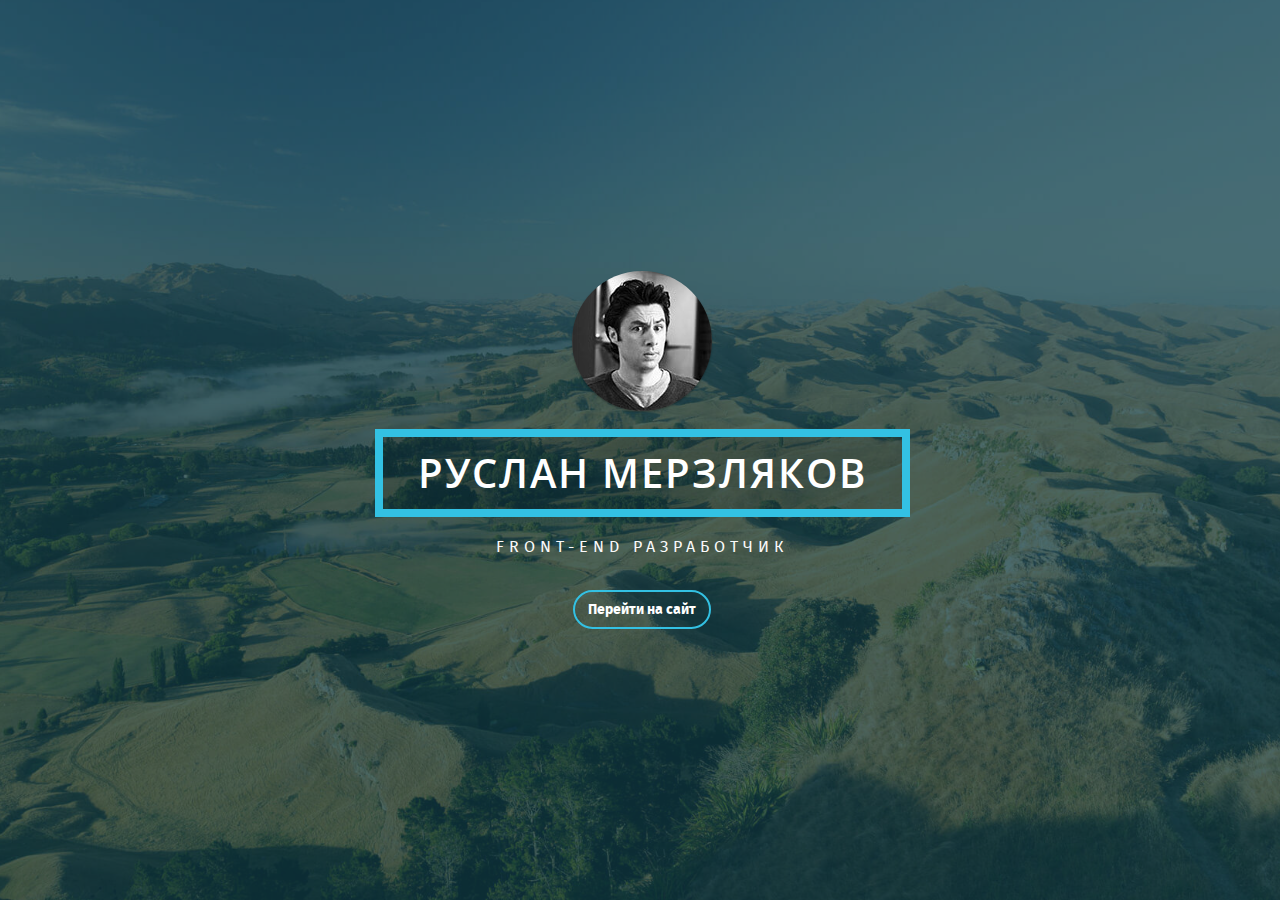
==== commit 9dcdcf31: "add github link" ====
--- a/index.html
+++ b/index.html
@@ -1,10 +1,7 @@
 <!DOCTYPE html>
-<!--[if lt IE 7 ]><html class="ie ie6" lang="en"> <![endif]-->
-<!--[if IE 7 ]><html class="ie ie7" lang="en"> <![endif]-->
-<!--[if IE 8 ]><html class="ie ie8" lang="en"> <![endif]-->
-<!--[if (gte IE 9)|!(IE)]><!-->
+
 <html lang="ru">
-<!--<![endif]-->
+
 <!--[if lte IE 8]>
 <p class="chromeframe">Похоже, что ты используешь
 устаревший браузер, друг. Пожалуйста, <a href="http://
@@ -18,7 +15,7 @@
 
 	<meta charset="utf-8">
 
-	<title>Приветствую!</title>
+	<title>Руслан Мерзляков</title>
 	<meta name="description" content="">
 
 	<meta http-equiv="X-UA-Compatible" content="IE=edge">
@@ -29,24 +26,22 @@
 </head>
 
 <body>
-	<section class="main-page">
+	<section class="main-page" data-ibg-bg="img/bg/mainbg.jpg">
 		<div class="author">
 			<div class="author__img">
 				<img src="img/content/author.jpg" width="140" alt="Руслан Мерзляков">
 			</div>
-			<h3 class="author__title">Руслан Мерзляков</h3>
-			<div class="author__btn">
-				<a class="btn" href="about.html">Перейти на сайт</a>
-			</div>
+			<h1 class="author__title">Руслан Мерзляков</h1>
+			<div class="author__subtitle">Front-End разработчик</div>
+			<a class="btn" href="about.html">Перейти на сайт</a>
 		</div>
 	</section>
 
-	<!--[if lt IE 9]>
-	<script src="libs/html5shiv/es5-shim.min.js"></script>
-	<script src="libs/html5shiv/html5shiv.min.js"></script>
-	<script src="libs/html5shiv/html5shiv-printshiv.min.js"></script>
-	<script src="libs/respond/respond.min.js"></script>
-	<![endif]-->
+
+	<script src="https://cdnjs.cloudflare.com/ajax/libs/jquery/3.1.1/jquery.min.js"></script>
+
+	<script src="js/scripts.js"></script>
 
 </body>
-</html>+
+</html>
--- a/css/main.css
+++ b/css/main.css
@@ -1,3 +1,3074 @@
-@font-face{font-family:"FiraSans-Bold";src:url("../fonts/FiraSans-Bold/FiraSans-Bold.eot");src:url("../fonts/FiraSans-Bold/FiraSans-Bold.eot?#iefix") format("embedded-opentype"),url("../fonts/FiraSans-Bold/firasans-bold.woff") format("woff"),url("../fonts/FiraSans-Bold/FiraSans-Bold.ttf") format("truetype");font-style:normal;font-weight:normal}@font-face{font-family:"FiraSans-Light";src:url("../fonts/FiraSans-Light/FiraSans-Light.eot");src:url("../fonts/FiraSans-Light/FiraSans-Light.eot?#iefix") format("embedded-opentype"),url("../fonts/FiraSans-Light/firasans-light.woff") format("woff"),url("../fonts/FiraSans-Light/FiraSans-Light.ttf") format("truetype");font-style:normal;font-weight:normal}@font-face{font-family:"FiraSans-Medium";src:url("../fonts/FiraSans-Medium/FiraSans-Medium.eot");src:url("../fonts/FiraSans-Medium/FiraSans-Medium.eot?#iefix") format("embedded-opentype"),url("../fonts/FiraSans-Medium/firasans-medium.woff") format("woff"),url("../fonts/FiraSans-Medium/FiraSans-Medium.ttf") format("truetype");font-style:normal;font-weight:normal}@font-face{font-family:"FiraSans-Regular";src:url("../fonts/FiraSans-Regular/FiraSans-Regular.eot");src:url("../fonts/FiraSans-Regular/FiraSans-Regular.eot?#iefix") format("embedded-opentype"),url("../fonts/FiraSans-Regular/firasans-regular.woff") format("woff"),url("../fonts/FiraSans-Regular/FiraSans-Regular.ttf") format("truetype");font-style:normal;font-weight:normal}@font-face{font-family:"OpenSansSemiBold";src:url("../fonts/OpenSansSemiBold/OpenSansSemiBold.eot");src:url("../fonts/OpenSansSemiBold/OpenSansSemiBold.eot?#iefix") format("embedded-opentype"),url("../fonts/OpenSansSemiBold/OpenSansSemiBold.woff") format("woff"),url("../fonts/OpenSansSemiBold/OpenSansSemiBold.ttf") format("truetype");font-style:normal;font-weight:normal}@font-face{font-family:"OpenSansBold";src:url("../fonts/OpenSansBold/OpenSansBold.eot");src:url("../fonts/OpenSansBold/OpenSansBold.eot?#iefix") format("embedded-opentype"),url("../fonts/OpenSansBold/OpenSansBold.woff") format("woff"),url("../fonts/OpenSansBold/OpenSansBold.ttf") format("truetype");font-style:normal;font-weight:normal}@font-face{font-family:'FontAwesome';src:url("../fonts/fontawesome/fontawesome-webfont.eot?v=4.6.3");src:url("../fonts/fontawesome/fontawesome-webfont.eot?#iefix&v=4.6.3") format("embedded-opentype"),url("../fonts/fontawesome/fontawesome-webfont.woff2?v=4.6.3") format("woff2"),url("../fonts/fontawesome/fontawesome-webfont.woff?v=4.6.3") format("woff"),url("../fonts/fontawesome/fontawesome-webfont.ttf?v=4.6.3") format("truetype"),url("../fonts/fontawesome/fontawesome-webfont.svg?v=4.6.3#fontawesomeregular") format("svg");font-weight:normal;font-style:normal}.fa{display:inline-block;font:normal normal normal 14px/1 FontAwesome;font-size:inherit;text-rendering:auto;-webkit-font-smoothing:antialiased;-moz-osx-font-smoothing:grayscale}.fa-lg{font-size:1.33333333em;line-height:.75em;vertical-align:-15%}.fa-2x{font-size:2em}.fa-3x{font-size:3em}.fa-4x{font-size:4em}.fa-5x{font-size:5em}.fa-fw{width:1.28571429em;text-align:center}.fa-ul{padding-left:0;margin-left:2.14285714em;list-style-type:none}.fa-ul>li{position:relative}.fa-li{position:absolute;left:-2.14285714em;width:2.14285714em;top:.14285714em;text-align:center}.fa-li.fa-lg{left:-1.85714286em}.fa-border{padding:.2em .25em .15em;border:solid .08em #eee;border-radius:.1em}.fa-pull-left{float:left}.fa-pull-right{float:right}.fa.fa-pull-left{margin-right:.3em}.fa.fa-pull-right{margin-left:.3em}.pull-right{float:right}.pull-left{float:left}.fa.pull-left{margin-right:.3em}.fa.pull-right{margin-left:.3em}.fa-spin{-webkit-animation:fa-spin 2s infinite linear;animation:fa-spin 2s infinite linear}.fa-pulse{-webkit-animation:fa-spin 1s infinite steps(8);animation:fa-spin 1s infinite steps(8)}@-webkit-keyframes fa-spin{0%{-webkit-transform:rotate(0deg);transform:rotate(0deg)}100%{-webkit-transform:rotate(359deg);transform:rotate(359deg)}}@keyframes fa-spin{0%{-webkit-transform:rotate(0deg);transform:rotate(0deg)}100%{-webkit-transform:rotate(359deg);transform:rotate(359deg)}}.fa-rotate-90{-ms-filter:"progid:DXImageTransform.Microsoft.BasicImage(rotation=1)";-webkit-transform:rotate(90deg);-ms-transform:rotate(90deg);transform:rotate(90deg)}.fa-rotate-180{-ms-filter:"progid:DXImageTransform.Microsoft.BasicImage(rotation=2)";-webkit-transform:rotate(180deg);-ms-transform:rotate(180deg);transform:rotate(180deg)}.fa-rotate-270{-ms-filter:"progid:DXImageTransform.Microsoft.BasicImage(rotation=3)";-webkit-transform:rotate(270deg);-ms-transform:rotate(270deg);transform:rotate(270deg)}.fa-flip-horizontal{-ms-filter:"progid:DXImageTransform.Microsoft.BasicImage(rotation=0, mirror=1)";-webkit-transform:scale(-1, 1);-ms-transform:scale(-1, 1);transform:scale(-1, 1)}.fa-flip-vertical{-ms-filter:"progid:DXImageTransform.Microsoft.BasicImage(rotation=2, mirror=1)";-webkit-transform:scale(1, -1);-ms-transform:scale(1, -1);transform:scale(1, -1)}:root .fa-rotate-90,:root .fa-rotate-180,:root .fa-rotate-270,:root .fa-flip-horizontal,:root .fa-flip-vertical{-webkit-filter:none;filter:none}.fa-stack{position:relative;display:inline-block;width:2em;height:2em;line-height:2em;vertical-align:middle}.fa-stack-1x,.fa-stack-2x{position:absolute;left:0;width:100%;text-align:center}.fa-stack-1x{line-height:inherit}.fa-stack-2x{font-size:2em}.fa-inverse{color:#fff}.fa-glass:before{content:"\f000"}.fa-music:before{content:"\f001"}.fa-search:before{content:"\f002"}.fa-envelope-o:before{content:"\f003"}.fa-heart:before{content:"\f004"}.fa-star:before{content:"\f005"}.fa-star-o:before{content:"\f006"}.fa-user:before{content:"\f007"}.fa-film:before{content:"\f008"}.fa-th-large:before{content:"\f009"}.fa-th:before{content:"\f00a"}.fa-th-list:before{content:"\f00b"}.fa-check:before{content:"\f00c"}.fa-remove:before,.fa-close:before,.fa-times:before{content:"\f00d"}.fa-search-plus:before{content:"\f00e"}.fa-search-minus:before{content:"\f010"}.fa-power-off:before{content:"\f011"}.fa-signal:before{content:"\f012"}.fa-gear:before,.fa-cog:before{content:"\f013"}.fa-trash-o:before{content:"\f014"}.fa-home:before{content:"\f015"}.fa-file-o:before{content:"\f016"}.fa-clock-o:before{content:"\f017"}.fa-road:before{content:"\f018"}.fa-download:before{content:"\f019"}.fa-arrow-circle-o-down:before{content:"\f01a"}.fa-arrow-circle-o-up:before{content:"\f01b"}.fa-inbox:before{content:"\f01c"}.fa-play-circle-o:before{content:"\f01d"}.fa-rotate-right:before,.fa-repeat:before{content:"\f01e"}.fa-refresh:before{content:"\f021"}.fa-list-alt:before{content:"\f022"}.fa-lock:before{content:"\f023"}.fa-flag:before{content:"\f024"}.fa-headphones:before{content:"\f025"}.fa-volume-off:before{content:"\f026"}.fa-volume-down:before{content:"\f027"}.fa-volume-up:before{content:"\f028"}.fa-qrcode:before{content:"\f029"}.fa-barcode:before{content:"\f02a"}.fa-tag:before{content:"\f02b"}.fa-tags:before{content:"\f02c"}.fa-book:before{content:"\f02d"}.fa-bookmark:before{content:"\f02e"}.fa-print:before{content:"\f02f"}.fa-camera:before{content:"\f030"}.fa-font:before{content:"\f031"}.fa-bold:before{content:"\f032"}.fa-italic:before{content:"\f033"}.fa-text-height:before{content:"\f034"}.fa-text-width:before{content:"\f035"}.fa-align-left:before{content:"\f036"}.fa-align-center:before{content:"\f037"}.fa-align-right:before{content:"\f038"}.fa-align-justify:before{content:"\f039"}.fa-list:before{content:"\f03a"}.fa-dedent:before,.fa-outdent:before{content:"\f03b"}.fa-indent:before{content:"\f03c"}.fa-video-camera:before{content:"\f03d"}.fa-photo:before,.fa-image:before,.fa-picture-o:before{content:"\f03e"}.fa-pencil:before{content:"\f040"}.fa-map-marker:before{content:"\f041"}.fa-adjust:before{content:"\f042"}.fa-tint:before{content:"\f043"}.fa-edit:before,.fa-pencil-square-o:before{content:"\f044"}.fa-share-square-o:before{content:"\f045"}.fa-check-square-o:before{content:"\f046"}.fa-arrows:before{content:"\f047"}.fa-step-backward:before{content:"\f048"}.fa-fast-backward:before{content:"\f049"}.fa-backward:before{content:"\f04a"}.fa-play:before{content:"\f04b"}.fa-pause:before{content:"\f04c"}.fa-stop:before{content:"\f04d"}.fa-forward:before{content:"\f04e"}.fa-fast-forward:before{content:"\f050"}.fa-step-forward:before{content:"\f051"}.fa-eject:before{content:"\f052"}.fa-chevron-left:before{content:"\f053"}.fa-chevron-right:before{content:"\f054"}.fa-plus-circle:before{content:"\f055"}.fa-minus-circle:before{content:"\f056"}.fa-times-circle:before{content:"\f057"}.fa-check-circle:before{content:"\f058"}.fa-question-circle:before{content:"\f059"}.fa-info-circle:before{content:"\f05a"}.fa-crosshairs:before{content:"\f05b"}.fa-times-circle-o:before{content:"\f05c"}.fa-check-circle-o:before{content:"\f05d"}.fa-ban:before{content:"\f05e"}.fa-arrow-left:before{content:"\f060"}.fa-arrow-right:before{content:"\f061"}.fa-arrow-up:before{content:"\f062"}.fa-arrow-down:before{content:"\f063"}.fa-mail-forward:before,.fa-share:before{content:"\f064"}.fa-expand:before{content:"\f065"}.fa-compress:before{content:"\f066"}.fa-plus:before{content:"\f067"}.fa-minus:before{content:"\f068"}.fa-asterisk:before{content:"\f069"}.fa-exclamation-circle:before{content:"\f06a"}.fa-gift:before{content:"\f06b"}.fa-leaf:before{content:"\f06c"}.fa-fire:before{content:"\f06d"}.fa-eye:before{content:"\f06e"}.fa-eye-slash:before{content:"\f070"}.fa-warning:before,.fa-exclamation-triangle:before{content:"\f071"}.fa-plane:before{content:"\f072"}.fa-calendar:before{content:"\f073"}.fa-random:before{content:"\f074"}.fa-comment:before{content:"\f075"}.fa-magnet:before{content:"\f076"}.fa-chevron-up:before{content:"\f077"}.fa-chevron-down:before{content:"\f078"}.fa-retweet:before{content:"\f079"}.fa-shopping-cart:before{content:"\f07a"}.fa-folder:before{content:"\f07b"}.fa-folder-open:before{content:"\f07c"}.fa-arrows-v:before{content:"\f07d"}.fa-arrows-h:before{content:"\f07e"}.fa-bar-chart-o:before,.fa-bar-chart:before{content:"\f080"}.fa-twitter-square:before{content:"\f081"}.fa-facebook-square:before{content:"\f082"}.fa-camera-retro:before{content:"\f083"}.fa-key:before{content:"\f084"}.fa-gears:before,.fa-cogs:before{content:"\f085"}.fa-comments:before{content:"\f086"}.fa-thumbs-o-up:before{content:"\f087"}.fa-thumbs-o-down:before{content:"\f088"}.fa-star-half:before{content:"\f089"}.fa-heart-o:before{content:"\f08a"}.fa-sign-out:before{content:"\f08b"}.fa-linkedin-square:before{content:"\f08c"}.fa-thumb-tack:before{content:"\f08d"}.fa-external-link:before{content:"\f08e"}.fa-sign-in:before{content:"\f090"}.fa-trophy:before{content:"\f091"}.fa-github-square:before{content:"\f092"}.fa-upload:before{content:"\f093"}.fa-lemon-o:before{content:"\f094"}.fa-phone:before{content:"\f095"}.fa-square-o:before{content:"\f096"}.fa-bookmark-o:before{content:"\f097"}.fa-phone-square:before{content:"\f098"}.fa-twitter:before{content:"\f099"}.fa-facebook-f:before,.fa-facebook:before{content:"\f09a"}.fa-github:before{content:"\f09b"}.fa-unlock:before{content:"\f09c"}.fa-credit-card:before{content:"\f09d"}.fa-feed:before,.fa-rss:before{content:"\f09e"}.fa-hdd-o:before{content:"\f0a0"}.fa-bullhorn:before{content:"\f0a1"}.fa-bell:before{content:"\f0f3"}.fa-certificate:before{content:"\f0a3"}.fa-hand-o-right:before{content:"\f0a4"}.fa-hand-o-left:before{content:"\f0a5"}.fa-hand-o-up:before{content:"\f0a6"}.fa-hand-o-down:before{content:"\f0a7"}.fa-arrow-circle-left:before{content:"\f0a8"}.fa-arrow-circle-right:before{content:"\f0a9"}.fa-arrow-circle-up:before{content:"\f0aa"}.fa-arrow-circle-down:before{content:"\f0ab"}.fa-globe:before{content:"\f0ac"}.fa-wrench:before{content:"\f0ad"}.fa-tasks:before{content:"\f0ae"}.fa-filter:before{content:"\f0b0"}.fa-briefcase:before{content:"\f0b1"}.fa-arrows-alt:before{content:"\f0b2"}.fa-group:before,.fa-users:before{content:"\f0c0"}.fa-chain:before,.fa-link:before{content:"\f0c1"}.fa-cloud:before{content:"\f0c2"}.fa-flask:before{content:"\f0c3"}.fa-cut:before,.fa-scissors:before{content:"\f0c4"}.fa-copy:before,.fa-files-o:before{content:"\f0c5"}.fa-paperclip:before{content:"\f0c6"}.fa-save:before,.fa-floppy-o:before{content:"\f0c7"}.fa-square:before{content:"\f0c8"}.fa-navicon:before,.fa-reorder:before,.fa-bars:before{content:"\f0c9"}.fa-list-ul:before{content:"\f0ca"}.fa-list-ol:before{content:"\f0cb"}.fa-strikethrough:before{content:"\f0cc"}.fa-underline:before{content:"\f0cd"}.fa-table:before{content:"\f0ce"}.fa-magic:before{content:"\f0d0"}.fa-truck:before{content:"\f0d1"}.fa-pinterest:before{content:"\f0d2"}.fa-pinterest-square:before{content:"\f0d3"}.fa-google-plus-square:before{content:"\f0d4"}.fa-google-plus:before{content:"\f0d5"}.fa-money:before{content:"\f0d6"}.fa-caret-down:before{content:"\f0d7"}.fa-caret-up:before{content:"\f0d8"}.fa-caret-left:before{content:"\f0d9"}.fa-caret-right:before{content:"\f0da"}.fa-columns:before{content:"\f0db"}.fa-unsorted:before,.fa-sort:before{content:"\f0dc"}.fa-sort-down:before,.fa-sort-desc:before{content:"\f0dd"}.fa-sort-up:before,.fa-sort-asc:before{content:"\f0de"}.fa-envelope:before{content:"\f0e0"}.fa-linkedin:before{content:"\f0e1"}.fa-rotate-left:before,.fa-undo:before{content:"\f0e2"}.fa-legal:before,.fa-gavel:before{content:"\f0e3"}.fa-dashboard:before,.fa-tachometer:before{content:"\f0e4"}.fa-comment-o:before{content:"\f0e5"}.fa-comments-o:before{content:"\f0e6"}.fa-flash:before,.fa-bolt:before{content:"\f0e7"}.fa-sitemap:before{content:"\f0e8"}.fa-umbrella:before{content:"\f0e9"}.fa-paste:before,.fa-clipboard:before{content:"\f0ea"}.fa-lightbulb-o:before{content:"\f0eb"}.fa-exchange:before{content:"\f0ec"}.fa-cloud-download:before{content:"\f0ed"}.fa-cloud-upload:before{content:"\f0ee"}.fa-user-md:before{content:"\f0f0"}.fa-stethoscope:before{content:"\f0f1"}.fa-suitcase:before{content:"\f0f2"}.fa-bell-o:before{content:"\f0a2"}.fa-coffee:before{content:"\f0f4"}.fa-cutlery:before{content:"\f0f5"}.fa-file-text-o:before{content:"\f0f6"}.fa-building-o:before{content:"\f0f7"}.fa-hospital-o:before{content:"\f0f8"}.fa-ambulance:before{content:"\f0f9"}.fa-medkit:before{content:"\f0fa"}.fa-fighter-jet:before{content:"\f0fb"}.fa-beer:before{content:"\f0fc"}.fa-h-square:before{content:"\f0fd"}.fa-plus-square:before{content:"\f0fe"}.fa-angle-double-left:before{content:"\f100"}.fa-angle-double-right:before{content:"\f101"}.fa-angle-double-up:before{content:"\f102"}.fa-angle-double-down:before{content:"\f103"}.fa-angle-left:before{content:"\f104"}.fa-angle-right:before{content:"\f105"}.fa-angle-up:before{content:"\f106"}.fa-angle-down:before{content:"\f107"}.fa-desktop:before{content:"\f108"}.fa-laptop:before{content:"\f109"}.fa-tablet:before{content:"\f10a"}.fa-mobile-phone:before,.fa-mobile:before{content:"\f10b"}.fa-circle-o:before{content:"\f10c"}.fa-quote-left:before{content:"\f10d"}.fa-quote-right:before{content:"\f10e"}.fa-spinner:before{content:"\f110"}.fa-circle:before{content:"\f111"}.fa-mail-reply:before,.fa-reply:before{content:"\f112"}.fa-github-alt:before{content:"\f113"}.fa-folder-o:before{content:"\f114"}.fa-folder-open-o:before{content:"\f115"}.fa-smile-o:before{content:"\f118"}.fa-frown-o:before{content:"\f119"}.fa-meh-o:before{content:"\f11a"}.fa-gamepad:before{content:"\f11b"}.fa-keyboard-o:before{content:"\f11c"}.fa-flag-o:before{content:"\f11d"}.fa-flag-checkered:before{content:"\f11e"}.fa-terminal:before{content:"\f120"}.fa-code:before{content:"\f121"}.fa-mail-reply-all:before,.fa-reply-all:before{content:"\f122"}.fa-star-half-empty:before,.fa-star-half-full:before,.fa-star-half-o:before{content:"\f123"}.fa-location-arrow:before{content:"\f124"}.fa-crop:before{content:"\f125"}.fa-code-fork:before{content:"\f126"}.fa-unlink:before,.fa-chain-broken:before{content:"\f127"}.fa-question:before{content:"\f128"}.fa-info:before{content:"\f129"}.fa-exclamation:before{content:"\f12a"}.fa-superscript:before{content:"\f12b"}.fa-subscript:before{content:"\f12c"}.fa-eraser:before{content:"\f12d"}.fa-puzzle-piece:before{content:"\f12e"}.fa-microphone:before{content:"\f130"}.fa-microphone-slash:before{content:"\f131"}.fa-shield:before{content:"\f132"}.fa-calendar-o:before{content:"\f133"}.fa-fire-extinguisher:before{content:"\f134"}.fa-rocket:before{content:"\f135"}.fa-maxcdn:before{content:"\f136"}.fa-chevron-circle-left:before{content:"\f137"}.fa-chevron-circle-right:before{content:"\f138"}.fa-chevron-circle-up:before{content:"\f139"}.fa-chevron-circle-down:before{content:"\f13a"}.fa-html5:before{content:"\f13b"}.fa-css3:before{content:"\f13c"}.fa-anchor:before{content:"\f13d"}.fa-unlock-alt:before{content:"\f13e"}.fa-bullseye:before{content:"\f140"}.fa-ellipsis-h:before{content:"\f141"}.fa-ellipsis-v:before{content:"\f142"}.fa-rss-square:before{content:"\f143"}.fa-play-circle:before{content:"\f144"}.fa-ticket:before{content:"\f145"}.fa-minus-square:before{content:"\f146"}.fa-minus-square-o:before{content:"\f147"}.fa-level-up:before{content:"\f148"}.fa-level-down:before{content:"\f149"}.fa-check-square:before{content:"\f14a"}.fa-pencil-square:before{content:"\f14b"}.fa-external-link-square:before{content:"\f14c"}.fa-share-square:before{content:"\f14d"}.fa-compass:before{content:"\f14e"}.fa-toggle-down:before,.fa-caret-square-o-down:before{content:"\f150"}.fa-toggle-up:before,.fa-caret-square-o-up:before{content:"\f151"}.fa-toggle-right:before,.fa-caret-square-o-right:before{content:"\f152"}.fa-euro:before,.fa-eur:before{content:"\f153"}.fa-gbp:before{content:"\f154"}.fa-dollar:before,.fa-usd:before{content:"\f155"}.fa-rupee:before,.fa-inr:before{content:"\f156"}.fa-cny:before,.fa-rmb:before,.fa-yen:before,.fa-jpy:before{content:"\f157"}.fa-ruble:before,.fa-rouble:before,.fa-rub:before{content:"\f158"}.fa-won:before,.fa-krw:before{content:"\f159"}.fa-bitcoin:before,.fa-btc:before{content:"\f15a"}.fa-file:before{content:"\f15b"}.fa-file-text:before{content:"\f15c"}.fa-sort-alpha-asc:before{content:"\f15d"}.fa-sort-alpha-desc:before{content:"\f15e"}.fa-sort-amount-asc:before{content:"\f160"}.fa-sort-amount-desc:before{content:"\f161"}.fa-sort-numeric-asc:before{content:"\f162"}.fa-sort-numeric-desc:before{content:"\f163"}.fa-thumbs-up:before{content:"\f164"}.fa-thumbs-down:before{content:"\f165"}.fa-youtube-square:before{content:"\f166"}.fa-youtube:before{content:"\f167"}.fa-xing:before{content:"\f168"}.fa-xing-square:before{content:"\f169"}.fa-youtube-play:before{content:"\f16a"}.fa-dropbox:before{content:"\f16b"}.fa-stack-overflow:before{content:"\f16c"}.fa-instagram:before{content:"\f16d"}.fa-flickr:before{content:"\f16e"}.fa-adn:before{content:"\f170"}.fa-bitbucket:before{content:"\f171"}.fa-bitbucket-square:before{content:"\f172"}.fa-tumblr:before{content:"\f173"}.fa-tumblr-square:before{content:"\f174"}.fa-long-arrow-down:before{content:"\f175"}.fa-long-arrow-up:before{content:"\f176"}.fa-long-arrow-left:before{content:"\f177"}.fa-long-arrow-right:before{content:"\f178"}.fa-apple:before{content:"\f179"}.fa-windows:before{content:"\f17a"}.fa-android:before{content:"\f17b"}.fa-linux:before{content:"\f17c"}.fa-dribbble:before{content:"\f17d"}.fa-skype:before{content:"\f17e"}.fa-foursquare:before{content:"\f180"}.fa-trello:before{content:"\f181"}.fa-female:before{content:"\f182"}.fa-male:before{content:"\f183"}.fa-gittip:before,.fa-gratipay:before{content:"\f184"}.fa-sun-o:before{content:"\f185"}.fa-moon-o:before{content:"\f186"}.fa-archive:before{content:"\f187"}.fa-bug:before{content:"\f188"}.fa-vk:before{content:"\f189"}.fa-weibo:before{content:"\f18a"}.fa-renren:before{content:"\f18b"}.fa-pagelines:before{content:"\f18c"}.fa-stack-exchange:before{content:"\f18d"}.fa-arrow-circle-o-right:before{content:"\f18e"}.fa-arrow-circle-o-left:before{content:"\f190"}.fa-toggle-left:before,.fa-caret-square-o-left:before{content:"\f191"}.fa-dot-circle-o:before{content:"\f192"}.fa-wheelchair:before{content:"\f193"}.fa-vimeo-square:before{content:"\f194"}.fa-turkish-lira:before,.fa-try:before{content:"\f195"}.fa-plus-square-o:before{content:"\f196"}.fa-space-shuttle:before{content:"\f197"}.fa-slack:before{content:"\f198"}.fa-envelope-square:before{content:"\f199"}.fa-wordpress:before{content:"\f19a"}.fa-openid:before{content:"\f19b"}.fa-institution:before,.fa-bank:before,.fa-university:before{content:"\f19c"}.fa-mortar-board:before,.fa-graduation-cap:before{content:"\f19d"}.fa-yahoo:before{content:"\f19e"}.fa-google:before{content:"\f1a0"}.fa-reddit:before{content:"\f1a1"}.fa-reddit-square:before{content:"\f1a2"}.fa-stumbleupon-circle:before{content:"\f1a3"}.fa-stumbleupon:before{content:"\f1a4"}.fa-delicious:before{content:"\f1a5"}.fa-digg:before{content:"\f1a6"}.fa-pied-piper-pp:before{content:"\f1a7"}.fa-pied-piper-alt:before{content:"\f1a8"}.fa-drupal:before{content:"\f1a9"}.fa-joomla:before{content:"\f1aa"}.fa-language:before{content:"\f1ab"}.fa-fax:before{content:"\f1ac"}.fa-building:before{content:"\f1ad"}.fa-child:before{content:"\f1ae"}.fa-paw:before{content:"\f1b0"}.fa-spoon:before{content:"\f1b1"}.fa-cube:before{content:"\f1b2"}.fa-cubes:before{content:"\f1b3"}.fa-behance:before{content:"\f1b4"}.fa-behance-square:before{content:"\f1b5"}.fa-steam:before{content:"\f1b6"}.fa-steam-square:before{content:"\f1b7"}.fa-recycle:before{content:"\f1b8"}.fa-automobile:before,.fa-car:before{content:"\f1b9"}.fa-cab:before,.fa-taxi:before{content:"\f1ba"}.fa-tree:before{content:"\f1bb"}.fa-spotify:before{content:"\f1bc"}.fa-deviantart:before{content:"\f1bd"}.fa-soundcloud:before{content:"\f1be"}.fa-database:before{content:"\f1c0"}.fa-file-pdf-o:before{content:"\f1c1"}.fa-file-word-o:before{content:"\f1c2"}.fa-file-excel-o:before{content:"\f1c3"}.fa-file-powerpoint-o:before{content:"\f1c4"}.fa-file-photo-o:before,.fa-file-picture-o:before,.fa-file-image-o:before{content:"\f1c5"}.fa-file-zip-o:before,.fa-file-archive-o:before{content:"\f1c6"}.fa-file-sound-o:before,.fa-file-audio-o:before{content:"\f1c7"}.fa-file-movie-o:before,.fa-file-video-o:before{content:"\f1c8"}.fa-file-code-o:before{content:"\f1c9"}.fa-vine:before{content:"\f1ca"}.fa-codepen:before{content:"\f1cb"}.fa-jsfiddle:before{content:"\f1cc"}.fa-life-bouy:before,.fa-life-buoy:before,.fa-life-saver:before,.fa-support:before,.fa-life-ring:before{content:"\f1cd"}.fa-circle-o-notch:before{content:"\f1ce"}.fa-ra:before,.fa-resistance:before,.fa-rebel:before{content:"\f1d0"}.fa-ge:before,.fa-empire:before{content:"\f1d1"}.fa-git-square:before{content:"\f1d2"}.fa-git:before{content:"\f1d3"}.fa-y-combinator-square:before,.fa-yc-square:before,.fa-hacker-news:before{content:"\f1d4"}.fa-tencent-weibo:before{content:"\f1d5"}.fa-qq:before{content:"\f1d6"}.fa-wechat:before,.fa-weixin:before{content:"\f1d7"}.fa-send:before,.fa-paper-plane:before{content:"\f1d8"}.fa-send-o:before,.fa-paper-plane-o:before{content:"\f1d9"}.fa-history:before{content:"\f1da"}.fa-circle-thin:before{content:"\f1db"}.fa-header:before{content:"\f1dc"}.fa-paragraph:before{content:"\f1dd"}.fa-sliders:before{content:"\f1de"}.fa-share-alt:before{content:"\f1e0"}.fa-share-alt-square:before{content:"\f1e1"}.fa-bomb:before{content:"\f1e2"}.fa-soccer-ball-o:before,.fa-futbol-o:before{content:"\f1e3"}.fa-tty:before{content:"\f1e4"}.fa-binoculars:before{content:"\f1e5"}.fa-plug:before{content:"\f1e6"}.fa-slideshare:before{content:"\f1e7"}.fa-twitch:before{content:"\f1e8"}.fa-yelp:before{content:"\f1e9"}.fa-newspaper-o:before{content:"\f1ea"}.fa-wifi:before{content:"\f1eb"}.fa-calculator:before{content:"\f1ec"}.fa-paypal:before{content:"\f1ed"}.fa-google-wallet:before{content:"\f1ee"}.fa-cc-visa:before{content:"\f1f0"}.fa-cc-mastercard:before{content:"\f1f1"}.fa-cc-discover:before{content:"\f1f2"}.fa-cc-amex:before{content:"\f1f3"}.fa-cc-paypal:before{content:"\f1f4"}.fa-cc-stripe:before{content:"\f1f5"}.fa-bell-slash:before{content:"\f1f6"}.fa-bell-slash-o:before{content:"\f1f7"}.fa-trash:before{content:"\f1f8"}.fa-copyright:before{content:"\f1f9"}.fa-at:before{content:"\f1fa"}.fa-eyedropper:before{content:"\f1fb"}.fa-paint-brush:before{content:"\f1fc"}.fa-birthday-cake:before{content:"\f1fd"}.fa-area-chart:before{content:"\f1fe"}.fa-pie-chart:before{content:"\f200"}.fa-line-chart:before{content:"\f201"}.fa-lastfm:before{content:"\f202"}.fa-lastfm-square:before{content:"\f203"}.fa-toggle-off:before{content:"\f204"}.fa-toggle-on:before{content:"\f205"}.fa-bicycle:before{content:"\f206"}.fa-bus:before{content:"\f207"}.fa-ioxhost:before{content:"\f208"}.fa-angellist:before{content:"\f209"}.fa-cc:before{content:"\f20a"}.fa-shekel:before,.fa-sheqel:before,.fa-ils:before{content:"\f20b"}.fa-meanpath:before{content:"\f20c"}.fa-buysellads:before{content:"\f20d"}.fa-connectdevelop:before{content:"\f20e"}.fa-dashcube:before{content:"\f210"}.fa-forumbee:before{content:"\f211"}.fa-leanpub:before{content:"\f212"}.fa-sellsy:before{content:"\f213"}.fa-shirtsinbulk:before{content:"\f214"}.fa-simplybuilt:before{content:"\f215"}.fa-skyatlas:before{content:"\f216"}.fa-cart-plus:before{content:"\f217"}.fa-cart-arrow-down:before{content:"\f218"}.fa-diamond:before{content:"\f219"}.fa-ship:before{content:"\f21a"}.fa-user-secret:before{content:"\f21b"}.fa-motorcycle:before{content:"\f21c"}.fa-street-view:before{content:"\f21d"}.fa-heartbeat:before{content:"\f21e"}.fa-venus:before{content:"\f221"}.fa-mars:before{content:"\f222"}.fa-mercury:before{content:"\f223"}.fa-intersex:before,.fa-transgender:before{content:"\f224"}.fa-transgender-alt:before{content:"\f225"}.fa-venus-double:before{content:"\f226"}.fa-mars-double:before{content:"\f227"}.fa-venus-mars:before{content:"\f228"}.fa-mars-stroke:before{content:"\f229"}.fa-mars-stroke-v:before{content:"\f22a"}.fa-mars-stroke-h:before{content:"\f22b"}.fa-neuter:before{content:"\f22c"}.fa-genderless:before{content:"\f22d"}.fa-facebook-official:before{content:"\f230"}.fa-pinterest-p:before{content:"\f231"}.fa-whatsapp:before{content:"\f232"}.fa-server:before{content:"\f233"}.fa-user-plus:before{content:"\f234"}.fa-user-times:before{content:"\f235"}.fa-hotel:before,.fa-bed:before{content:"\f236"}.fa-viacoin:before{content:"\f237"}.fa-train:before{content:"\f238"}.fa-subway:before{content:"\f239"}.fa-medium:before{content:"\f23a"}.fa-yc:before,.fa-y-combinator:before{content:"\f23b"}.fa-optin-monster:before{content:"\f23c"}.fa-opencart:before{content:"\f23d"}.fa-expeditedssl:before{content:"\f23e"}.fa-battery-4:before,.fa-battery-full:before{content:"\f240"}.fa-battery-3:before,.fa-battery-three-quarters:before{content:"\f241"}.fa-battery-2:before,.fa-battery-half:before{content:"\f242"}.fa-battery-1:before,.fa-battery-quarter:before{content:"\f243"}.fa-battery-0:before,.fa-battery-empty:before{content:"\f244"}.fa-mouse-pointer:before{content:"\f245"}.fa-i-cursor:before{content:"\f246"}.fa-object-group:before{content:"\f247"}.fa-object-ungroup:before{content:"\f248"}.fa-sticky-note:before{content:"\f249"}.fa-sticky-note-o:before{content:"\f24a"}.fa-cc-jcb:before{content:"\f24b"}.fa-cc-diners-club:before{content:"\f24c"}.fa-clone:before{content:"\f24d"}.fa-balance-scale:before{content:"\f24e"}.fa-hourglass-o:before{content:"\f250"}.fa-hourglass-1:before,.fa-hourglass-start:before{content:"\f251"}.fa-hourglass-2:before,.fa-hourglass-half:before{content:"\f252"}.fa-hourglass-3:before,.fa-hourglass-end:before{content:"\f253"}.fa-hourglass:before{content:"\f254"}.fa-hand-grab-o:before,.fa-hand-rock-o:before{content:"\f255"}.fa-hand-stop-o:before,.fa-hand-paper-o:before{content:"\f256"}.fa-hand-scissors-o:before{content:"\f257"}.fa-hand-lizard-o:before{content:"\f258"}.fa-hand-spock-o:before{content:"\f259"}.fa-hand-pointer-o:before{content:"\f25a"}.fa-hand-peace-o:before{content:"\f25b"}.fa-trademark:before{content:"\f25c"}.fa-registered:before{content:"\f25d"}.fa-creative-commons:before{content:"\f25e"}.fa-gg:before{content:"\f260"}.fa-gg-circle:before{content:"\f261"}.fa-tripadvisor:before{content:"\f262"}.fa-odnoklassniki:before{content:"\f263"}.fa-odnoklassniki-square:before{content:"\f264"}.fa-get-pocket:before{content:"\f265"}.fa-wikipedia-w:before{content:"\f266"}.fa-safari:before{content:"\f267"}.fa-chrome:before{content:"\f268"}.fa-firefox:before{content:"\f269"}.fa-opera:before{content:"\f26a"}.fa-internet-explorer:before{content:"\f26b"}.fa-tv:before,.fa-television:before{content:"\f26c"}.fa-contao:before{content:"\f26d"}.fa-500px:before{content:"\f26e"}.fa-amazon:before{content:"\f270"}.fa-calendar-plus-o:before{content:"\f271"}.fa-calendar-minus-o:before{content:"\f272"}.fa-calendar-times-o:before{content:"\f273"}.fa-calendar-check-o:before{content:"\f274"}.fa-industry:before{content:"\f275"}.fa-map-pin:before{content:"\f276"}.fa-map-signs:before{content:"\f277"}.fa-map-o:before{content:"\f278"}.fa-map:before{content:"\f279"}.fa-commenting:before{content:"\f27a"}.fa-commenting-o:before{content:"\f27b"}.fa-houzz:before{content:"\f27c"}.fa-vimeo:before{content:"\f27d"}.fa-black-tie:before{content:"\f27e"}.fa-fonticons:before{content:"\f280"}.fa-reddit-alien:before{content:"\f281"}.fa-edge:before{content:"\f282"}.fa-credit-card-alt:before{content:"\f283"}.fa-codiepie:before{content:"\f284"}.fa-modx:before{content:"\f285"}.fa-fort-awesome:before{content:"\f286"}.fa-usb:before{content:"\f287"}.fa-product-hunt:before{content:"\f288"}.fa-mixcloud:before{content:"\f289"}.fa-scribd:before{content:"\f28a"}.fa-pause-circle:before{content:"\f28b"}.fa-pause-circle-o:before{content:"\f28c"}.fa-stop-circle:before{content:"\f28d"}.fa-stop-circle-o:before{content:"\f28e"}.fa-shopping-bag:before{content:"\f290"}.fa-shopping-basket:before{content:"\f291"}.fa-hashtag:before{content:"\f292"}.fa-bluetooth:before{content:"\f293"}.fa-bluetooth-b:before{content:"\f294"}.fa-percent:before{content:"\f295"}.fa-gitlab:before{content:"\f296"}.fa-wpbeginner:before{content:"\f297"}.fa-wpforms:before{content:"\f298"}.fa-envira:before{content:"\f299"}.fa-universal-access:before{content:"\f29a"}.fa-wheelchair-alt:before{content:"\f29b"}.fa-question-circle-o:before{content:"\f29c"}.fa-blind:before{content:"\f29d"}.fa-audio-description:before{content:"\f29e"}.fa-volume-control-phone:before{content:"\f2a0"}.fa-braille:before{content:"\f2a1"}.fa-assistive-listening-systems:before{content:"\f2a2"}.fa-asl-interpreting:before,.fa-american-sign-language-interpreting:before{content:"\f2a3"}.fa-deafness:before,.fa-hard-of-hearing:before,.fa-deaf:before{content:"\f2a4"}.fa-glide:before{content:"\f2a5"}.fa-glide-g:before{content:"\f2a6"}.fa-signing:before,.fa-sign-language:before{content:"\f2a7"}.fa-low-vision:before{content:"\f2a8"}.fa-viadeo:before{content:"\f2a9"}.fa-viadeo-square:before{content:"\f2aa"}.fa-snapchat:before{content:"\f2ab"}.fa-snapchat-ghost:before{content:"\f2ac"}.fa-snapchat-square:before{content:"\f2ad"}.fa-pied-piper:before{content:"\f2ae"}.fa-first-order:before{content:"\f2b0"}.fa-yoast:before{content:"\f2b1"}.fa-themeisle:before{content:"\f2b2"}.fa-google-plus-circle:before,.fa-google-plus-official:before{content:"\f2b3"}.fa-fa:before,.fa-font-awesome:before{content:"\f2b4"}.sr-only{position:absolute;width:1px;height:1px;padding:0;margin:-1px;overflow:hidden;clip:rect(0, 0, 0, 0);border:0}.sr-only-focusable:active,.sr-only-focusable:focus{position:static;width:auto;height:auto;margin:0;overflow:visible;clip:auto}/*! normalize.css v3.0.3 | MIT License | github.com/necolas/normalize.css */img,legend{border:0}legend,td,th{padding:0}html{font-family:sans-serif;-ms-text-size-adjust:100%;-webkit-text-size-adjust:100%}body{margin:0}article,aside,details,figcaption,figure,footer,header,hgroup,main,menu,nav,section,summary{display:block}audio,canvas,progress,video{display:inline-block;vertical-align:baseline}audio:not([controls]){display:none;height:0}[hidden],template{display:none}a{background-color:transparent}a:active,a:hover{outline:0}abbr[title]{border-bottom:1px dotted}b,optgroup,strong{font-weight:700}dfn{font-style:italic}h1{font-size:2em;margin:.67em 0}mark{background:#ff0;color:#000}small{font-size:80%}sub,sup{font-size:75%;line-height:0;position:relative;vertical-align:baseline}sup{top:-.5em}sub{bottom:-.25em}svg:not(:root){overflow:hidden}figure{margin:1em 40px}hr{box-sizing:content-box;height:0}pre,textarea{overflow:auto}code,kbd,pre,samp{font-family:monospace,monospace;font-size:1em}button,input,optgroup,select,textarea{color:inherit;font:inherit;margin:0}button{overflow:visible}button,select{text-transform:none}button,html input[type=button],input[type=reset]{-webkit-appearance:button;cursor:pointer}button[disabled],html input[disabled]{cursor:default}button::-moz-focus-inner,input::-moz-focus-inner{border:0;padding:0}input{line-height:normal}input[type=checkbox],input[type=radio]{box-sizing:border-box;padding:0}input[type=number]::-webkit-inner-spin-button,input[type=number]::-webkit-outer-spin-button{height:auto}input[type=search]{-webkit-appearance:textfield;box-sizing:content-box}input[type=search]::-webkit-search-cancel-button,input[type=search]::-webkit-search-decoration{-webkit-appearance:none}fieldset{border:1px solid silver;margin:0 2px;padding:.35em .625em .75em}table{border-collapse:collapse;border-spacing:0}.container:before,.main-content:before,.career:before,.container:after,.main-content:after,.career:after{content:" ";display:table}.container:after,.main-content:after,.career:after{clear:both}html{height:100%}body{font-family:"FiraSans-Regular", sans-serif;font-size:16px;line-height:1.42;font-weight:normal;color:#414141;height:100%}h1{font-family:"FiraSans-Medium", sans-serif;font-size:2.1875em;font-weight:normal;margin:0}h3{font-size:1.3125em;line-height:1.3;font-weight:normal;margin:0}a{text-decoration:none}ul{list-style-type:none;margin:0;padding:0}img{max-width:100%;height:auto}.container{width:940px;margin:0 auto}.wrapper{min-height:100%;overflow:hidden;position:relative;background-color:#f6f6f6}.wrapper::after{content:"";height:50px;display:block}.content{margin-bottom:50px}.sidebar{float:left;width:24%;-webkit-animation:fadeInLeft 1s .3s backwards;animation:fadeInLeft 1s .3s backwards}.main-content{float:right;width:76%;-webkit-animation:fadeInUp 1s .6s backwards;animation:fadeInUp 1s .6s backwards}.title{margin-bottom:25px;margin-left:20px;line-height:1.1}.btn{border:2px solid white;border-radius:10em;padding:9px 13px 6px;display:inline-block;font-family:"FiraSans-Bold", sans-serif;color:#fff;font-size:0.875em;transition:all 0.4s}.btn:hover{background-color:#fff;color:#33c1e3}@-webkit-keyframes fadeInUp{0%{opacity:0;-webkit-transform:translateY(15px);transform:translateY(15px)}100%{opacity:1;-webkit-transform:none;transform:none}}@keyframes fadeInUp{0%{opacity:0;-webkit-transform:translateY(15px);transform:translateY(15px)}100%{opacity:1;-webkit-transform:none;transform:none}}@-webkit-keyframes fadeInLeft{0%{opacity:0;-webkit-transform:translateX(-15px);transform:translateX(-15px)}100%{opacity:1;-webkit-transform:none;transform:none}}@keyframes fadeInLeft{0%{opacity:0;-webkit-transform:translateX(-15px);transform:translateX(-15px)}100%{opacity:1;-webkit-transform:none;transform:none}}@-webkit-keyframes flipInY{from{-webkit-transform:perspective(400px) rotate3d(0, 1, 0, 90deg);transform:perspective(400px) rotate3d(0, 1, 0, 90deg);-webkit-animation-timing-function:ease-in;animation-timing-function:ease-in;opacity:0}40%{-webkit-transform:perspective(400px) rotate3d(0, 1, 0, -20deg);transform:perspective(400px) rotate3d(0, 1, 0, -20deg);-webkit-animation-timing-function:ease-in;animation-timing-function:ease-in}60%{-webkit-transform:perspective(400px) rotate3d(0, 1, 0, 10deg);transform:perspective(400px) rotate3d(0, 1, 0, 10deg);opacity:1}80%{-webkit-transform:perspective(400px) rotate3d(0, 1, 0, -5deg);transform:perspective(400px) rotate3d(0, 1, 0, -5deg)}to{-webkit-transform:perspective(400px);transform:perspective(400px)}}@keyframes flipInY{from{-webkit-transform:perspective(400px) rotate3d(0, 1, 0, 90deg);transform:perspective(400px) rotate3d(0, 1, 0, 90deg);-webkit-animation-timing-function:ease-in;animation-timing-function:ease-in;opacity:0}40%{-webkit-transform:perspective(400px) rotate3d(0, 1, 0, -20deg);transform:perspective(400px) rotate3d(0, 1, 0, -20deg);-webkit-animation-timing-function:ease-in;animation-timing-function:ease-in}60%{-webkit-transform:perspective(400px) rotate3d(0, 1, 0, 10deg);transform:perspective(400px) rotate3d(0, 1, 0, 10deg);opacity:1}80%{-webkit-transform:perspective(400px) rotate3d(0, 1, 0, -5deg);transform:perspective(400px) rotate3d(0, 1, 0, -5deg)}to{-webkit-transform:perspective(400px);transform:perspective(400px)}}.main-page{height:100vh;text-align:center;background:url("../img/bg/mainbg.jpg") 50% 0 no-repeat;background-size:cover;position:relative}.main-page::before{content:"";width:0;height:100%;display:inline-block;vertical-align:middle}.main-page::after{content:"";position:absolute;top:0;right:0;bottom:0;left:0;background-color:#103b46;opacity:.65}.author{background-color:white;border-radius:10px;box-shadow:0 1px 2px rgba(0,0,0,0.3);display:inline-block;vertical-align:middle;min-width:300px;position:relative;z-index:5;-webkit-animation:flipInY 1s .3s backwards;animation:flipInY 1s .3s backwards;-webkit-backface-visibility:visible;backface-visibility:visible}.author__img{width:140px;height:140px;display:inline-block;overflow:hidden;border-radius:50%;box-shadow:0 1px 2px rgba(0,0,0,0.3);margin-top:-71px}.author__title{font-family:"OpenSansSemiBold", sans-serif;margin:5px auto 15px;max-width:180px}.author__btn{background-color:#33c1e3;border-radius:0 0 10px 10px;padding:20px 70px}.header{background-color:#fff;box-shadow:0px 1px 3px 0px rgba(0,0,0,0.2);padding:7px 0;position:relative;z-index:2;margin-bottom:25px}.user__photo{border-width:3px;border-color:#D7D7D7;border-style:solid;border-radius:50%;display:inline-block;vertical-align:middle;overflow:hidden;height:60px;width:60px}.user__name{font-size:1.125em;display:inline-block;margin-left:15px;max-width:180px;vertical-align:middle}.user{float:left;width:50%}.contacts{float:right;width:50%;text-align:right}.contacts__wrap{display:inline-block;position:relative;margin-top:20px}.contacts__trigger{font-family:"FiraSans-Bold", sans-serif;color:#33c1e3;font-size:1.125em;line-height:1.3;border-bottom:1px dashed #33c1e3;display:inline-block;transition:all 0.4s}.contacts__trigger:hover{color:#e85f61;border-color:#e85f61}.contacts__wrap:hover .contacts__dropdown{visibility:visible;margin-top:20px;opacity:1}.contacts__dropdown{font-family:"FiraSans-Light", sans-serif;padding:15px 20px 12px;text-align:left;border:1px solid #dedede;background-color:#fff;min-width:215px;position:absolute;left:50%;top:100%;margin-top:30px;margin-left:-127px;border-radius:10px;visibility:hidden;opacity:0;transition:.3s ease-in-out .2s}.contacts__dropdown-link .fa{color:#33c1e3;margin-right:5px}.contacts__dropdown-link{color:#414141}.contacts__dropdown-item:nth-child(even){margin-bottom:12px;margin-top:15px}.contacts__dropdown::before,.contacts__dropdown::after{content:"";position:absolute;left:50%;top:-11px;margin-left:-6px;border:6px solid transparent;border-bottom:10px solid #dedede;border-top:none}.contacts__dropdown::after{border-bottom:10px solid #fff;top:-9px}.nav__menu{text-align:right}.nav__link{display:block;padding:10px 0;padding-right:25px;font-size:1.125em;color:#414141;border-right:6px solid transparent;transition:all 0.4s}.nav__link:hover{color:#33c1e3;padding-right:28px}.nav__link_active{font-family:"FiraSans-Bold", sans-serif;color:#33c1e3;border-right:6px solid #33c1e3}.footer{background-color:#414141;height:30px;padding:10px 0;margin-top:-50px;position:relative}.copyright__text{font-family:"FiraSans-Light", sans-serif;font-size:0.875em;line-height:1.5;color:#9c9c9c;padding-top:5px}.copyright{float:left;width:50%}.social{float:right;width:50%}.social__list{text-align:right}.social__item{background:url("../img/icons/social-sprite.png") no-repeat;width:30px;height:30px;overflow:hidden;display:inline-block;margin-left:3px}.social__link{display:block;text-indent:50px}.social__item_fb{background-position:0 -150px}.social__item_fb:hover{background-position:0 -120px}.social__item_tw{background-position:0 -90px}.social__item_tw:hover{background-position:0 -60px}.social__item_vk{background-position:0 -30px}.social__item_vk:hover{background-position:0 0}.about__pic{width:47%;text-align:center;float:left}.about__img{width:220px;height:220px;display:inline-block;overflow:hidden;border-radius:50%;border:5px solid white}.about__desc{width:53%;float:right}.about__text{font-family:"FiraSans-Light", sans-serif;font-size:1.125em;color:#646464;padding-right:25px;margin-top:10px;margin-bottom:55px;height:320px;overflow-y:auto}.about__text::-webkit-scrollbar{width:6px}.about__text::-webkit-scrollbar-thumb{background-color:#D8D8D8;border-radius:5px}.about__text p{margin-top:0;margin-bottom:10px}.about__btn{text-align:right}.btn_color-red{font-family:"OpenSansBold", sans-serif;color:#e85f61;border-color:#e85f61;padding-top:8px;padding-bottom:10px}.btn_color-red:hover{background-color:#e85f61;color:#fff}.btn_red .fa{margin-right:5px}.career__pic{width:45%;float:left}.career__img{margin-left:20px}.career__path{width:55%;float:right}.career__list{text-align:right}.career__item{display:inline-block;position:relative;background-color:white;border-radius:10px;box-shadow:0 1px 3px rgba(0,0,0,0.2);padding:15px 12px 12px 15px;color:#5a5a5a;width:345px;margin-bottom:20px;text-align:left;transition:all 0.4s}.career__item:hover{background-color:#33c1e3;color:#fff}.career__item:hover .career__desc{color:#fff}.career__item:hover .career__year{font-family:FiraSans-Bold, sans-serif;color:#33c1e3}.career__item::before,.career__item::after{content:"";width:1px;background-color:#ddd;position:absolute;right:100%;margin-right:20px}.career__item::before{top:0;bottom:50%}.career__item::after{top:50%;bottom:-20px}.career__item:last-child::after{display:none}.career__item:first-child::before{display:none}.career__item:hover .career__year::after{border:5px solid #94e0f2}.career__desc{font-family:"FiraSans-Light", sans-serif;color:#727272;font-size:1.125em}.career__title,.career__post{margin-bottom:3px}.career__year{font-family:"FiraSans-Light", sans-serif;font-size:0.875em;line-height:20px;color:#727272;position:absolute;top:50%;right:100%;z-index:5;margin:-10px 35px 0 0;transition:all 0.4s}.career__year::after{content:"";width:20px;height:20px;background-color:#33c1e3;border:5px solid #f6f6f6;position:absolute;border-radius:50%;top:50%;left:100%;margin:-11px 0 0 5px;box-sizing:border-box;transition:all 0.4s}.portfolio__item{width:215px;display:inline-block;vertical-align:top;background-color:white;border-radius:10px;overflow:hidden;margin-left:20px;margin-bottom:20px;box-shadow:0 1px 3px rgba(0,0,0,0.2);transition:all 0.4s}.portfolio__item:hover{box-shadow:0 4px 8px rgba(0,0,0,0.2);-webkit-transform:translateY(-4px);-ms-transform:translateY(-4px);transform:translateY(-4px)}.portfolio__link{display:block;padding-bottom:15px}.portfolio__pic{background-position:50% 0;background-size:cover;height:175px}.portfolio__item:hover .portfolio__title{color:#e85f61}.portfolio__text{max-width:220px;margin-top:10px;padding-left:20px;padding-right:10px}.portfolio__title{color:#33c1e3;font-size:1.3125em;margin-bottom:0;transition:all 0.4s}.portfolio__desc{font-family:"FiraSans-Light", sans-serif;font-size:0.875em;margin-bottom:10px;color:#414141}.portfolio__type{font-family:"OpenSansBold", sans-serif;font-size:0.875em;color:#aeaeae}.portfolio__type .fa{font-size:18px;margin-right:2px}@media screen and (max-width: 1100px){.contacts__dropdown{left:auto;right:0}.contacts__dropdown::before,.contacts__dropdown::after{left:auto;right:50px}}@media screen and (max-width: 992px){.container{width:750px}.sidebar{float:none;width:auto}.main-content{float:none;width:auto;margin-top:25px}.nav__menu{text-align:left}.nav-item{display:inline-block}.nav__link{border-right:none}.nav__link:hover{padding-right:25px}.about__img{width:165px;height:165px}.about__pic{width:35%}.about__desc{width:62%}.about__text{margin-bottom:40px}.career__img{margin-left:0}.career__list{margin-bottom:-20px}.title{margin-left:0;margin-bottom:20px}.portfolio{margin-left:-20px;margin-bottom:-20px}}@media screen and (max-width: 768px){.wrapper::after{height:95px}.container{width:480px}.user{width:70%}.contacts{width:30%}.contacts__trigger{text-indent:9999px;border-bottom:none;white-space:nowrap;width:32px;height:32px;background:url(../img/icons/phone.png) 0 0 no-repeat}.contacts__dropdown{text-indent:0}.contacts__dropdown::before,.contacts__dropdown::after{right:15px}.contacts__wrap:hover .contacts__dropdown{margin-top:15px}.about__pic{width:auto;float:none}.about__desc{width:auto;float:none;text-align:center}.about__text{text-align:left;display:inline-block;width:85%;padding-right:25px;margin-top:0}.about__btn{text-align:center}.title{text-align:center}.career__pic{width:auto;float:none;margin-bottom:12px}.career__path{width:auto;float:none}.career__img{text-align:center}.career__list{text-align:center}.career__item::before,.career__item::after,.career__year{display:none}.footer{height:75px;margin-top:-95px;text-align:center}.copyright{float:none;width:auto}.social{float:none;width:auto;margin-top:10px}.social__list{text-align:center}}@media screen and (max-width: 480px){.container{width:95%}.wrapper::after{height:115px}.header{margin-bottom:8px}.content{margin-bottom:30px}.user__name{font-size:1em;max-width:100px}.nav__link{font-size:0.875em;padding-right:15px}.nav__link:hover{padding-right:15px}.nav__link .fa{display:none}.main-content{margin-top:10px}.about__text{height:auto;margin-bottom:5px}.career__item{max-width:280px}.footer{height:95px;margin-top:-115px}.portfolio{margin-left:0}.portfolio__item{display:block;width:300px;margin-left:auto;margin-right:auto}}
-
-/*# sourceMappingURL=main.css.map */+@font-face {
+  font-family: "FiraSans-Bold";
+  src: url("../fonts/FiraSans-Bold/FiraSans-Bold.eot");
+  src: url("../fonts/FiraSans-Bold/FiraSans-Bold.eot?#iefix") format("embedded-opentype"), url("../fonts/FiraSans-Bold/firasans-bold.woff") format("woff"), url("../fonts/FiraSans-Bold/FiraSans-Bold.ttf") format("truetype");
+  font-style: normal;
+  font-weight: normal; }
+
+@font-face {
+  font-family: "FiraSans-Light";
+  src: url("../fonts/FiraSans-Light/FiraSans-Light.eot");
+  src: url("../fonts/FiraSans-Light/FiraSans-Light.eot?#iefix") format("embedded-opentype"), url("../fonts/FiraSans-Light/firasans-light.woff") format("woff"), url("../fonts/FiraSans-Light/FiraSans-Light.ttf") format("truetype");
+  font-style: normal;
+  font-weight: normal; }
+
+@font-face {
+  font-family: "FiraSans-Medium";
+  src: url("../fonts/FiraSans-Medium/FiraSans-Medium.eot");
+  src: url("../fonts/FiraSans-Medium/FiraSans-Medium.eot?#iefix") format("embedded-opentype"), url("../fonts/FiraSans-Medium/firasans-medium.woff") format("woff"), url("../fonts/FiraSans-Medium/FiraSans-Medium.ttf") format("truetype");
+  font-style: normal;
+  font-weight: normal; }
+
+@font-face {
+  font-family: "FiraSans-Regular";
+  src: url("../fonts/FiraSans-Regular/FiraSans-Regular.eot");
+  src: url("../fonts/FiraSans-Regular/FiraSans-Regular.eot?#iefix") format("embedded-opentype"), url("../fonts/FiraSans-Regular/firasans-regular.woff") format("woff"), url("../fonts/FiraSans-Regular/FiraSans-Regular.ttf") format("truetype");
+  font-style: normal;
+  font-weight: normal; }
+
+@font-face {
+  font-family: "OpenSansSemiBold";
+  src: url("../fonts/OpenSansSemiBold/OpenSansSemiBold.eot");
+  src: url("../fonts/OpenSansSemiBold/OpenSansSemiBold.eot?#iefix") format("embedded-opentype"), url("../fonts/OpenSansSemiBold/OpenSansSemiBold.woff") format("woff"), url("../fonts/OpenSansSemiBold/OpenSansSemiBold.ttf") format("truetype");
+  font-style: normal;
+  font-weight: normal; }
+
+@font-face {
+  font-family: "OpenSansBold";
+  src: url("../fonts/OpenSansBold/OpenSansBold.eot");
+  src: url("../fonts/OpenSansBold/OpenSansBold.eot?#iefix") format("embedded-opentype"), url("../fonts/OpenSansBold/OpenSansBold.woff") format("woff"), url("../fonts/OpenSansBold/OpenSansBold.ttf") format("truetype");
+  font-style: normal;
+  font-weight: normal; }
+
+@font-face {
+  font-family: 'FontAwesome';
+  src: url("../fonts/fontawesome/fontawesome-webfont.eot?v=4.6.3");
+  src: url("../fonts/fontawesome/fontawesome-webfont.eot?#iefix&v=4.6.3") format("embedded-opentype"), url("../fonts/fontawesome/fontawesome-webfont.woff2?v=4.6.3") format("woff2"), url("../fonts/fontawesome/fontawesome-webfont.woff?v=4.6.3") format("woff"), url("../fonts/fontawesome/fontawesome-webfont.ttf?v=4.6.3") format("truetype"), url("../fonts/fontawesome/fontawesome-webfont.svg?v=4.6.3#fontawesomeregular") format("svg");
+  font-weight: normal;
+  font-style: normal; }
+
+.fa {
+  display: inline-block;
+  font: normal normal normal 14px/1 FontAwesome;
+  font-size: inherit;
+  text-rendering: auto;
+  -webkit-font-smoothing: antialiased;
+  -moz-osx-font-smoothing: grayscale; }
+
+.fa-lg {
+  font-size: 1.33333333em;
+  line-height: .75em;
+  vertical-align: -15%; }
+
+.fa-2x {
+  font-size: 2em; }
+
+.fa-3x {
+  font-size: 3em; }
+
+.fa-4x {
+  font-size: 4em; }
+
+.fa-5x {
+  font-size: 5em; }
+
+.fa-fw {
+  width: 1.28571429em;
+  text-align: center; }
+
+.fa-ul {
+  padding-left: 0;
+  margin-left: 2.14285714em;
+  list-style-type: none; }
+
+.fa-ul > li {
+  position: relative; }
+
+.fa-li {
+  position: absolute;
+  left: -2.14285714em;
+  width: 2.14285714em;
+  top: .14285714em;
+  text-align: center; }
+
+.fa-li.fa-lg {
+  left: -1.85714286em; }
+
+.fa-border {
+  padding: .2em .25em .15em;
+  border: solid .08em #eee;
+  border-radius: .1em; }
+
+.fa-pull-left {
+  float: left; }
+
+.fa-pull-right {
+  float: right; }
+
+.fa.fa-pull-left {
+  margin-right: .3em; }
+
+.fa.fa-pull-right {
+  margin-left: .3em; }
+
+.pull-right {
+  float: right; }
+
+.pull-left {
+  float: left; }
+
+.fa.pull-left {
+  margin-right: .3em; }
+
+.fa.pull-right {
+  margin-left: .3em; }
+
+.fa-spin {
+  -webkit-animation: fa-spin 2s infinite linear;
+  animation: fa-spin 2s infinite linear; }
+
+.fa-pulse {
+  -webkit-animation: fa-spin 1s infinite steps(8);
+  animation: fa-spin 1s infinite steps(8); }
+
+@-webkit-keyframes fa-spin {
+  0% {
+    -webkit-transform: rotate(0deg);
+    transform: rotate(0deg); }
+  100% {
+    -webkit-transform: rotate(359deg);
+    transform: rotate(359deg); } }
+
+@keyframes fa-spin {
+  0% {
+    -webkit-transform: rotate(0deg);
+    transform: rotate(0deg); }
+  100% {
+    -webkit-transform: rotate(359deg);
+    transform: rotate(359deg); } }
+
+.fa-rotate-90 {
+  -ms-filter: "progid:DXImageTransform.Microsoft.BasicImage(rotation=1)";
+  -webkit-transform: rotate(90deg);
+  -ms-transform: rotate(90deg);
+  transform: rotate(90deg); }
+
+.fa-rotate-180 {
+  -ms-filter: "progid:DXImageTransform.Microsoft.BasicImage(rotation=2)";
+  -webkit-transform: rotate(180deg);
+  -ms-transform: rotate(180deg);
+  transform: rotate(180deg); }
+
+.fa-rotate-270 {
+  -ms-filter: "progid:DXImageTransform.Microsoft.BasicImage(rotation=3)";
+  -webkit-transform: rotate(270deg);
+  -ms-transform: rotate(270deg);
+  transform: rotate(270deg); }
+
+.fa-flip-horizontal {
+  -ms-filter: "progid:DXImageTransform.Microsoft.BasicImage(rotation=0, mirror=1)";
+  -webkit-transform: scale(-1, 1);
+  -ms-transform: scale(-1, 1);
+  transform: scale(-1, 1); }
+
+.fa-flip-vertical {
+  -ms-filter: "progid:DXImageTransform.Microsoft.BasicImage(rotation=2, mirror=1)";
+  -webkit-transform: scale(1, -1);
+  -ms-transform: scale(1, -1);
+  transform: scale(1, -1); }
+
+:root .fa-rotate-90, :root .fa-rotate-180, :root .fa-rotate-270, :root .fa-flip-horizontal, :root .fa-flip-vertical {
+  -webkit-filter: none;
+  filter: none; }
+
+.fa-stack {
+  position: relative;
+  display: inline-block;
+  width: 2em;
+  height: 2em;
+  line-height: 2em;
+  vertical-align: middle; }
+
+.fa-stack-1x, .fa-stack-2x {
+  position: absolute;
+  left: 0;
+  width: 100%;
+  text-align: center; }
+
+.fa-stack-1x {
+  line-height: inherit; }
+
+.fa-stack-2x {
+  font-size: 2em; }
+
+.fa-inverse {
+  color: #fff; }
+
+.fa-glass:before {
+  content: "\f000"; }
+
+.fa-music:before {
+  content: "\f001"; }
+
+.fa-search:before {
+  content: "\f002"; }
+
+.fa-envelope-o:before {
+  content: "\f003"; }
+
+.fa-heart:before {
+  content: "\f004"; }
+
+.fa-star:before {
+  content: "\f005"; }
+
+.fa-star-o:before {
+  content: "\f006"; }
+
+.fa-user:before {
+  content: "\f007"; }
+
+.fa-film:before {
+  content: "\f008"; }
+
+.fa-th-large:before {
+  content: "\f009"; }
+
+.fa-th:before {
+  content: "\f00a"; }
+
+.fa-th-list:before {
+  content: "\f00b"; }
+
+.fa-check:before {
+  content: "\f00c"; }
+
+.fa-remove:before, .fa-close:before, .fa-times:before {
+  content: "\f00d"; }
+
+.fa-search-plus:before {
+  content: "\f00e"; }
+
+.fa-search-minus:before {
+  content: "\f010"; }
+
+.fa-power-off:before {
+  content: "\f011"; }
+
+.fa-signal:before {
+  content: "\f012"; }
+
+.fa-gear:before, .fa-cog:before {
+  content: "\f013"; }
+
+.fa-trash-o:before {
+  content: "\f014"; }
+
+.fa-home:before {
+  content: "\f015"; }
+
+.fa-file-o:before {
+  content: "\f016"; }
+
+.fa-clock-o:before {
+  content: "\f017"; }
+
+.fa-road:before {
+  content: "\f018"; }
+
+.fa-download:before {
+  content: "\f019"; }
+
+.fa-arrow-circle-o-down:before {
+  content: "\f01a"; }
+
+.fa-arrow-circle-o-up:before {
+  content: "\f01b"; }
+
+.fa-inbox:before {
+  content: "\f01c"; }
+
+.fa-play-circle-o:before {
+  content: "\f01d"; }
+
+.fa-rotate-right:before, .fa-repeat:before {
+  content: "\f01e"; }
+
+.fa-refresh:before {
+  content: "\f021"; }
+
+.fa-list-alt:before {
+  content: "\f022"; }
+
+.fa-lock:before {
+  content: "\f023"; }
+
+.fa-flag:before {
+  content: "\f024"; }
+
+.fa-headphones:before {
+  content: "\f025"; }
+
+.fa-volume-off:before {
+  content: "\f026"; }
+
+.fa-volume-down:before {
+  content: "\f027"; }
+
+.fa-volume-up:before {
+  content: "\f028"; }
+
+.fa-qrcode:before {
+  content: "\f029"; }
+
+.fa-barcode:before {
+  content: "\f02a"; }
+
+.fa-tag:before {
+  content: "\f02b"; }
+
+.fa-tags:before {
+  content: "\f02c"; }
+
+.fa-book:before {
+  content: "\f02d"; }
+
+.fa-bookmark:before {
+  content: "\f02e"; }
+
+.fa-print:before {
+  content: "\f02f"; }
+
+.fa-camera:before {
+  content: "\f030"; }
+
+.fa-font:before {
+  content: "\f031"; }
+
+.fa-bold:before {
+  content: "\f032"; }
+
+.fa-italic:before {
+  content: "\f033"; }
+
+.fa-text-height:before {
+  content: "\f034"; }
+
+.fa-text-width:before {
+  content: "\f035"; }
+
+.fa-align-left:before {
+  content: "\f036"; }
+
+.fa-align-center:before {
+  content: "\f037"; }
+
+.fa-align-right:before {
+  content: "\f038"; }
+
+.fa-align-justify:before {
+  content: "\f039"; }
+
+.fa-list:before {
+  content: "\f03a"; }
+
+.fa-dedent:before, .fa-outdent:before {
+  content: "\f03b"; }
+
+.fa-indent:before {
+  content: "\f03c"; }
+
+.fa-video-camera:before {
+  content: "\f03d"; }
+
+.fa-photo:before, .fa-image:before, .fa-picture-o:before {
+  content: "\f03e"; }
+
+.fa-pencil:before {
+  content: "\f040"; }
+
+.fa-map-marker:before {
+  content: "\f041"; }
+
+.fa-adjust:before {
+  content: "\f042"; }
+
+.fa-tint:before {
+  content: "\f043"; }
+
+.fa-edit:before, .fa-pencil-square-o:before {
+  content: "\f044"; }
+
+.fa-share-square-o:before {
+  content: "\f045"; }
+
+.fa-check-square-o:before {
+  content: "\f046"; }
+
+.fa-arrows:before {
+  content: "\f047"; }
+
+.fa-step-backward:before {
+  content: "\f048"; }
+
+.fa-fast-backward:before {
+  content: "\f049"; }
+
+.fa-backward:before {
+  content: "\f04a"; }
+
+.fa-play:before {
+  content: "\f04b"; }
+
+.fa-pause:before {
+  content: "\f04c"; }
+
+.fa-stop:before {
+  content: "\f04d"; }
+
+.fa-forward:before {
+  content: "\f04e"; }
+
+.fa-fast-forward:before {
+  content: "\f050"; }
+
+.fa-step-forward:before {
+  content: "\f051"; }
+
+.fa-eject:before {
+  content: "\f052"; }
+
+.fa-chevron-left:before {
+  content: "\f053"; }
+
+.fa-chevron-right:before {
+  content: "\f054"; }
+
+.fa-plus-circle:before {
+  content: "\f055"; }
+
+.fa-minus-circle:before {
+  content: "\f056"; }
+
+.fa-times-circle:before {
+  content: "\f057"; }
+
+.fa-check-circle:before {
+  content: "\f058"; }
+
+.fa-question-circle:before {
+  content: "\f059"; }
+
+.fa-info-circle:before {
+  content: "\f05a"; }
+
+.fa-crosshairs:before {
+  content: "\f05b"; }
+
+.fa-times-circle-o:before {
+  content: "\f05c"; }
+
+.fa-check-circle-o:before {
+  content: "\f05d"; }
+
+.fa-ban:before {
+  content: "\f05e"; }
+
+.fa-arrow-left:before {
+  content: "\f060"; }
+
+.fa-arrow-right:before {
+  content: "\f061"; }
+
+.fa-arrow-up:before {
+  content: "\f062"; }
+
+.fa-arrow-down:before {
+  content: "\f063"; }
+
+.fa-mail-forward:before, .fa-share:before {
+  content: "\f064"; }
+
+.fa-expand:before {
+  content: "\f065"; }
+
+.fa-compress:before {
+  content: "\f066"; }
+
+.fa-plus:before {
+  content: "\f067"; }
+
+.fa-minus:before {
+  content: "\f068"; }
+
+.fa-asterisk:before {
+  content: "\f069"; }
+
+.fa-exclamation-circle:before {
+  content: "\f06a"; }
+
+.fa-gift:before {
+  content: "\f06b"; }
+
+.fa-leaf:before {
+  content: "\f06c"; }
+
+.fa-fire:before {
+  content: "\f06d"; }
+
+.fa-eye:before {
+  content: "\f06e"; }
+
+.fa-eye-slash:before {
+  content: "\f070"; }
+
+.fa-warning:before, .fa-exclamation-triangle:before {
+  content: "\f071"; }
+
+.fa-plane:before {
+  content: "\f072"; }
+
+.fa-calendar:before {
+  content: "\f073"; }
+
+.fa-random:before {
+  content: "\f074"; }
+
+.fa-comment:before {
+  content: "\f075"; }
+
+.fa-magnet:before {
+  content: "\f076"; }
+
+.fa-chevron-up:before {
+  content: "\f077"; }
+
+.fa-chevron-down:before {
+  content: "\f078"; }
+
+.fa-retweet:before {
+  content: "\f079"; }
+
+.fa-shopping-cart:before {
+  content: "\f07a"; }
+
+.fa-folder:before {
+  content: "\f07b"; }
+
+.fa-folder-open:before {
+  content: "\f07c"; }
+
+.fa-arrows-v:before {
+  content: "\f07d"; }
+
+.fa-arrows-h:before {
+  content: "\f07e"; }
+
+.fa-bar-chart-o:before, .fa-bar-chart:before {
+  content: "\f080"; }
+
+.fa-twitter-square:before {
+  content: "\f081"; }
+
+.fa-facebook-square:before {
+  content: "\f082"; }
+
+.fa-camera-retro:before {
+  content: "\f083"; }
+
+.fa-key:before {
+  content: "\f084"; }
+
+.fa-gears:before, .fa-cogs:before {
+  content: "\f085"; }
+
+.fa-comments:before {
+  content: "\f086"; }
+
+.fa-thumbs-o-up:before {
+  content: "\f087"; }
+
+.fa-thumbs-o-down:before {
+  content: "\f088"; }
+
+.fa-star-half:before {
+  content: "\f089"; }
+
+.fa-heart-o:before {
+  content: "\f08a"; }
+
+.fa-sign-out:before {
+  content: "\f08b"; }
+
+.fa-linkedin-square:before {
+  content: "\f08c"; }
+
+.fa-thumb-tack:before {
+  content: "\f08d"; }
+
+.fa-external-link:before {
+  content: "\f08e"; }
+
+.fa-sign-in:before {
+  content: "\f090"; }
+
+.fa-trophy:before {
+  content: "\f091"; }
+
+.fa-github-square:before {
+  content: "\f092"; }
+
+.fa-upload:before {
+  content: "\f093"; }
+
+.fa-lemon-o:before {
+  content: "\f094"; }
+
+.fa-phone:before {
+  content: "\f095"; }
+
+.fa-square-o:before {
+  content: "\f096"; }
+
+.fa-bookmark-o:before {
+  content: "\f097"; }
+
+.fa-phone-square:before {
+  content: "\f098"; }
+
+.fa-twitter:before {
+  content: "\f099"; }
+
+.fa-facebook-f:before, .fa-facebook:before {
+  content: "\f09a"; }
+
+.fa-github:before {
+  content: "\f09b"; }
+
+.fa-unlock:before {
+  content: "\f09c"; }
+
+.fa-credit-card:before {
+  content: "\f09d"; }
+
+.fa-feed:before, .fa-rss:before {
+  content: "\f09e"; }
+
+.fa-hdd-o:before {
+  content: "\f0a0"; }
+
+.fa-bullhorn:before {
+  content: "\f0a1"; }
+
+.fa-bell:before {
+  content: "\f0f3"; }
+
+.fa-certificate:before {
+  content: "\f0a3"; }
+
+.fa-hand-o-right:before {
+  content: "\f0a4"; }
+
+.fa-hand-o-left:before {
+  content: "\f0a5"; }
+
+.fa-hand-o-up:before {
+  content: "\f0a6"; }
+
+.fa-hand-o-down:before {
+  content: "\f0a7"; }
+
+.fa-arrow-circle-left:before {
+  content: "\f0a8"; }
+
+.fa-arrow-circle-right:before {
+  content: "\f0a9"; }
+
+.fa-arrow-circle-up:before {
+  content: "\f0aa"; }
+
+.fa-arrow-circle-down:before {
+  content: "\f0ab"; }
+
+.fa-globe:before {
+  content: "\f0ac"; }
+
+.fa-wrench:before {
+  content: "\f0ad"; }
+
+.fa-tasks:before {
+  content: "\f0ae"; }
+
+.fa-filter:before {
+  content: "\f0b0"; }
+
+.fa-briefcase:before {
+  content: "\f0b1"; }
+
+.fa-arrows-alt:before {
+  content: "\f0b2"; }
+
+.fa-group:before, .fa-users:before {
+  content: "\f0c0"; }
+
+.fa-chain:before, .fa-link:before {
+  content: "\f0c1"; }
+
+.fa-cloud:before {
+  content: "\f0c2"; }
+
+.fa-flask:before {
+  content: "\f0c3"; }
+
+.fa-cut:before, .fa-scissors:before {
+  content: "\f0c4"; }
+
+.fa-copy:before, .fa-files-o:before {
+  content: "\f0c5"; }
+
+.fa-paperclip:before {
+  content: "\f0c6"; }
+
+.fa-save:before, .fa-floppy-o:before {
+  content: "\f0c7"; }
+
+.fa-square:before {
+  content: "\f0c8"; }
+
+.fa-navicon:before, .fa-reorder:before, .fa-bars:before {
+  content: "\f0c9"; }
+
+.fa-list-ul:before {
+  content: "\f0ca"; }
+
+.fa-list-ol:before {
+  content: "\f0cb"; }
+
+.fa-strikethrough:before {
+  content: "\f0cc"; }
+
+.fa-underline:before {
+  content: "\f0cd"; }
+
+.fa-table:before {
+  content: "\f0ce"; }
+
+.fa-magic:before {
+  content: "\f0d0"; }
+
+.fa-truck:before {
+  content: "\f0d1"; }
+
+.fa-pinterest:before {
+  content: "\f0d2"; }
+
+.fa-pinterest-square:before {
+  content: "\f0d3"; }
+
+.fa-google-plus-square:before {
+  content: "\f0d4"; }
+
+.fa-google-plus:before {
+  content: "\f0d5"; }
+
+.fa-money:before {
+  content: "\f0d6"; }
+
+.fa-caret-down:before {
+  content: "\f0d7"; }
+
+.fa-caret-up:before {
+  content: "\f0d8"; }
+
+.fa-caret-left:before {
+  content: "\f0d9"; }
+
+.fa-caret-right:before {
+  content: "\f0da"; }
+
+.fa-columns:before {
+  content: "\f0db"; }
+
+.fa-unsorted:before, .fa-sort:before {
+  content: "\f0dc"; }
+
+.fa-sort-down:before, .fa-sort-desc:before {
+  content: "\f0dd"; }
+
+.fa-sort-up:before, .fa-sort-asc:before {
+  content: "\f0de"; }
+
+.fa-envelope:before {
+  content: "\f0e0"; }
+
+.fa-linkedin:before {
+  content: "\f0e1"; }
+
+.fa-rotate-left:before, .fa-undo:before {
+  content: "\f0e2"; }
+
+.fa-legal:before, .fa-gavel:before {
+  content: "\f0e3"; }
+
+.fa-dashboard:before, .fa-tachometer:before {
+  content: "\f0e4"; }
+
+.fa-comment-o:before {
+  content: "\f0e5"; }
+
+.fa-comments-o:before {
+  content: "\f0e6"; }
+
+.fa-flash:before, .fa-bolt:before {
+  content: "\f0e7"; }
+
+.fa-sitemap:before {
+  content: "\f0e8"; }
+
+.fa-umbrella:before {
+  content: "\f0e9"; }
+
+.fa-paste:before, .fa-clipboard:before {
+  content: "\f0ea"; }
+
+.fa-lightbulb-o:before {
+  content: "\f0eb"; }
+
+.fa-exchange:before {
+  content: "\f0ec"; }
+
+.fa-cloud-download:before {
+  content: "\f0ed"; }
+
+.fa-cloud-upload:before {
+  content: "\f0ee"; }
+
+.fa-user-md:before {
+  content: "\f0f0"; }
+
+.fa-stethoscope:before {
+  content: "\f0f1"; }
+
+.fa-suitcase:before {
+  content: "\f0f2"; }
+
+.fa-bell-o:before {
+  content: "\f0a2"; }
+
+.fa-coffee:before {
+  content: "\f0f4"; }
+
+.fa-cutlery:before {
+  content: "\f0f5"; }
+
+.fa-file-text-o:before {
+  content: "\f0f6"; }
+
+.fa-building-o:before {
+  content: "\f0f7"; }
+
+.fa-hospital-o:before {
+  content: "\f0f8"; }
+
+.fa-ambulance:before {
+  content: "\f0f9"; }
+
+.fa-medkit:before {
+  content: "\f0fa"; }
+
+.fa-fighter-jet:before {
+  content: "\f0fb"; }
+
+.fa-beer:before {
+  content: "\f0fc"; }
+
+.fa-h-square:before {
+  content: "\f0fd"; }
+
+.fa-plus-square:before {
+  content: "\f0fe"; }
+
+.fa-angle-double-left:before {
+  content: "\f100"; }
+
+.fa-angle-double-right:before {
+  content: "\f101"; }
+
+.fa-angle-double-up:before {
+  content: "\f102"; }
+
+.fa-angle-double-down:before {
+  content: "\f103"; }
+
+.fa-angle-left:before {
+  content: "\f104"; }
+
+.fa-angle-right:before {
+  content: "\f105"; }
+
+.fa-angle-up:before {
+  content: "\f106"; }
+
+.fa-angle-down:before {
+  content: "\f107"; }
+
+.fa-desktop:before {
+  content: "\f108"; }
+
+.fa-laptop:before {
+  content: "\f109"; }
+
+.fa-tablet:before {
+  content: "\f10a"; }
+
+.fa-mobile-phone:before, .fa-mobile:before {
+  content: "\f10b"; }
+
+.fa-circle-o:before {
+  content: "\f10c"; }
+
+.fa-quote-left:before {
+  content: "\f10d"; }
+
+.fa-quote-right:before {
+  content: "\f10e"; }
+
+.fa-spinner:before {
+  content: "\f110"; }
+
+.fa-circle:before {
+  content: "\f111"; }
+
+.fa-mail-reply:before, .fa-reply:before {
+  content: "\f112"; }
+
+.fa-github-alt:before {
+  content: "\f113"; }
+
+.fa-folder-o:before {
+  content: "\f114"; }
+
+.fa-folder-open-o:before {
+  content: "\f115"; }
+
+.fa-smile-o:before {
+  content: "\f118"; }
+
+.fa-frown-o:before {
+  content: "\f119"; }
+
+.fa-meh-o:before {
+  content: "\f11a"; }
+
+.fa-gamepad:before {
+  content: "\f11b"; }
+
+.fa-keyboard-o:before {
+  content: "\f11c"; }
+
+.fa-flag-o:before {
+  content: "\f11d"; }
+
+.fa-flag-checkered:before {
+  content: "\f11e"; }
+
+.fa-terminal:before {
+  content: "\f120"; }
+
+.fa-code:before {
+  content: "\f121"; }
+
+.fa-mail-reply-all:before, .fa-reply-all:before {
+  content: "\f122"; }
+
+.fa-star-half-empty:before, .fa-star-half-full:before, .fa-star-half-o:before {
+  content: "\f123"; }
+
+.fa-location-arrow:before {
+  content: "\f124"; }
+
+.fa-crop:before {
+  content: "\f125"; }
+
+.fa-code-fork:before {
+  content: "\f126"; }
+
+.fa-unlink:before, .fa-chain-broken:before {
+  content: "\f127"; }
+
+.fa-question:before {
+  content: "\f128"; }
+
+.fa-info:before {
+  content: "\f129"; }
+
+.fa-exclamation:before {
+  content: "\f12a"; }
+
+.fa-superscript:before {
+  content: "\f12b"; }
+
+.fa-subscript:before {
+  content: "\f12c"; }
+
+.fa-eraser:before {
+  content: "\f12d"; }
+
+.fa-puzzle-piece:before {
+  content: "\f12e"; }
+
+.fa-microphone:before {
+  content: "\f130"; }
+
+.fa-microphone-slash:before {
+  content: "\f131"; }
+
+.fa-shield:before {
+  content: "\f132"; }
+
+.fa-calendar-o:before {
+  content: "\f133"; }
+
+.fa-fire-extinguisher:before {
+  content: "\f134"; }
+
+.fa-rocket:before {
+  content: "\f135"; }
+
+.fa-maxcdn:before {
+  content: "\f136"; }
+
+.fa-chevron-circle-left:before {
+  content: "\f137"; }
+
+.fa-chevron-circle-right:before {
+  content: "\f138"; }
+
+.fa-chevron-circle-up:before {
+  content: "\f139"; }
+
+.fa-chevron-circle-down:before {
+  content: "\f13a"; }
+
+.fa-html5:before {
+  content: "\f13b"; }
+
+.fa-css3:before {
+  content: "\f13c"; }
+
+.fa-anchor:before {
+  content: "\f13d"; }
+
+.fa-unlock-alt:before {
+  content: "\f13e"; }
+
+.fa-bullseye:before {
+  content: "\f140"; }
+
+.fa-ellipsis-h:before {
+  content: "\f141"; }
+
+.fa-ellipsis-v:before {
+  content: "\f142"; }
+
+.fa-rss-square:before {
+  content: "\f143"; }
+
+.fa-play-circle:before {
+  content: "\f144"; }
+
+.fa-ticket:before {
+  content: "\f145"; }
+
+.fa-minus-square:before {
+  content: "\f146"; }
+
+.fa-minus-square-o:before {
+  content: "\f147"; }
+
+.fa-level-up:before {
+  content: "\f148"; }
+
+.fa-level-down:before {
+  content: "\f149"; }
+
+.fa-check-square:before {
+  content: "\f14a"; }
+
+.fa-pencil-square:before {
+  content: "\f14b"; }
+
+.fa-external-link-square:before {
+  content: "\f14c"; }
+
+.fa-share-square:before {
+  content: "\f14d"; }
+
+.fa-compass:before {
+  content: "\f14e"; }
+
+.fa-toggle-down:before, .fa-caret-square-o-down:before {
+  content: "\f150"; }
+
+.fa-toggle-up:before, .fa-caret-square-o-up:before {
+  content: "\f151"; }
+
+.fa-toggle-right:before, .fa-caret-square-o-right:before {
+  content: "\f152"; }
+
+.fa-euro:before, .fa-eur:before {
+  content: "\f153"; }
+
+.fa-gbp:before {
+  content: "\f154"; }
+
+.fa-dollar:before, .fa-usd:before {
+  content: "\f155"; }
+
+.fa-rupee:before, .fa-inr:before {
+  content: "\f156"; }
+
+.fa-cny:before, .fa-rmb:before, .fa-yen:before, .fa-jpy:before {
+  content: "\f157"; }
+
+.fa-ruble:before, .fa-rouble:before, .fa-rub:before {
+  content: "\f158"; }
+
+.fa-won:before, .fa-krw:before {
+  content: "\f159"; }
+
+.fa-bitcoin:before, .fa-btc:before {
+  content: "\f15a"; }
+
+.fa-file:before {
+  content: "\f15b"; }
+
+.fa-file-text:before {
+  content: "\f15c"; }
+
+.fa-sort-alpha-asc:before {
+  content: "\f15d"; }
+
+.fa-sort-alpha-desc:before {
+  content: "\f15e"; }
+
+.fa-sort-amount-asc:before {
+  content: "\f160"; }
+
+.fa-sort-amount-desc:before {
+  content: "\f161"; }
+
+.fa-sort-numeric-asc:before {
+  content: "\f162"; }
+
+.fa-sort-numeric-desc:before {
+  content: "\f163"; }
+
+.fa-thumbs-up:before {
+  content: "\f164"; }
+
+.fa-thumbs-down:before {
+  content: "\f165"; }
+
+.fa-youtube-square:before {
+  content: "\f166"; }
+
+.fa-youtube:before {
+  content: "\f167"; }
+
+.fa-xing:before {
+  content: "\f168"; }
+
+.fa-xing-square:before {
+  content: "\f169"; }
+
+.fa-youtube-play:before {
+  content: "\f16a"; }
+
+.fa-dropbox:before {
+  content: "\f16b"; }
+
+.fa-stack-overflow:before {
+  content: "\f16c"; }
+
+.fa-instagram:before {
+  content: "\f16d"; }
+
+.fa-flickr:before {
+  content: "\f16e"; }
+
+.fa-adn:before {
+  content: "\f170"; }
+
+.fa-bitbucket:before {
+  content: "\f171"; }
+
+.fa-bitbucket-square:before {
+  content: "\f172"; }
+
+.fa-tumblr:before {
+  content: "\f173"; }
+
+.fa-tumblr-square:before {
+  content: "\f174"; }
+
+.fa-long-arrow-down:before {
+  content: "\f175"; }
+
+.fa-long-arrow-up:before {
+  content: "\f176"; }
+
+.fa-long-arrow-left:before {
+  content: "\f177"; }
+
+.fa-long-arrow-right:before {
+  content: "\f178"; }
+
+.fa-apple:before {
+  content: "\f179"; }
+
+.fa-windows:before {
+  content: "\f17a"; }
+
+.fa-android:before {
+  content: "\f17b"; }
+
+.fa-linux:before {
+  content: "\f17c"; }
+
+.fa-dribbble:before {
+  content: "\f17d"; }
+
+.fa-skype:before {
+  content: "\f17e"; }
+
+.fa-foursquare:before {
+  content: "\f180"; }
+
+.fa-trello:before {
+  content: "\f181"; }
+
+.fa-female:before {
+  content: "\f182"; }
+
+.fa-male:before {
+  content: "\f183"; }
+
+.fa-gittip:before, .fa-gratipay:before {
+  content: "\f184"; }
+
+.fa-sun-o:before {
+  content: "\f185"; }
+
+.fa-moon-o:before {
+  content: "\f186"; }
+
+.fa-archive:before {
+  content: "\f187"; }
+
+.fa-bug:before {
+  content: "\f188"; }
+
+.fa-vk:before {
+  content: "\f189"; }
+
+.fa-weibo:before {
+  content: "\f18a"; }
+
+.fa-renren:before {
+  content: "\f18b"; }
+
+.fa-pagelines:before {
+  content: "\f18c"; }
+
+.fa-stack-exchange:before {
+  content: "\f18d"; }
+
+.fa-arrow-circle-o-right:before {
+  content: "\f18e"; }
+
+.fa-arrow-circle-o-left:before {
+  content: "\f190"; }
+
+.fa-toggle-left:before, .fa-caret-square-o-left:before {
+  content: "\f191"; }
+
+.fa-dot-circle-o:before {
+  content: "\f192"; }
+
+.fa-wheelchair:before {
+  content: "\f193"; }
+
+.fa-vimeo-square:before {
+  content: "\f194"; }
+
+.fa-turkish-lira:before, .fa-try:before {
+  content: "\f195"; }
+
+.fa-plus-square-o:before {
+  content: "\f196"; }
+
+.fa-space-shuttle:before {
+  content: "\f197"; }
+
+.fa-slack:before {
+  content: "\f198"; }
+
+.fa-envelope-square:before {
+  content: "\f199"; }
+
+.fa-wordpress:before {
+  content: "\f19a"; }
+
+.fa-openid:before {
+  content: "\f19b"; }
+
+.fa-institution:before, .fa-bank:before, .fa-university:before {
+  content: "\f19c"; }
+
+.fa-mortar-board:before, .fa-graduation-cap:before {
+  content: "\f19d"; }
+
+.fa-yahoo:before {
+  content: "\f19e"; }
+
+.fa-google:before {
+  content: "\f1a0"; }
+
+.fa-reddit:before {
+  content: "\f1a1"; }
+
+.fa-reddit-square:before {
+  content: "\f1a2"; }
+
+.fa-stumbleupon-circle:before {
+  content: "\f1a3"; }
+
+.fa-stumbleupon:before {
+  content: "\f1a4"; }
+
+.fa-delicious:before {
+  content: "\f1a5"; }
+
+.fa-digg:before {
+  content: "\f1a6"; }
+
+.fa-pied-piper-pp:before {
+  content: "\f1a7"; }
+
+.fa-pied-piper-alt:before {
+  content: "\f1a8"; }
+
+.fa-drupal:before {
+  content: "\f1a9"; }
+
+.fa-joomla:before {
+  content: "\f1aa"; }
+
+.fa-language:before {
+  content: "\f1ab"; }
+
+.fa-fax:before {
+  content: "\f1ac"; }
+
+.fa-building:before {
+  content: "\f1ad"; }
+
+.fa-child:before {
+  content: "\f1ae"; }
+
+.fa-paw:before {
+  content: "\f1b0"; }
+
+.fa-spoon:before {
+  content: "\f1b1"; }
+
+.fa-cube:before {
+  content: "\f1b2"; }
+
+.fa-cubes:before {
+  content: "\f1b3"; }
+
+.fa-behance:before {
+  content: "\f1b4"; }
+
+.fa-behance-square:before {
+  content: "\f1b5"; }
+
+.fa-steam:before {
+  content: "\f1b6"; }
+
+.fa-steam-square:before {
+  content: "\f1b7"; }
+
+.fa-recycle:before {
+  content: "\f1b8"; }
+
+.fa-automobile:before, .fa-car:before {
+  content: "\f1b9"; }
+
+.fa-cab:before, .fa-taxi:before {
+  content: "\f1ba"; }
+
+.fa-tree:before {
+  content: "\f1bb"; }
+
+.fa-spotify:before {
+  content: "\f1bc"; }
+
+.fa-deviantart:before {
+  content: "\f1bd"; }
+
+.fa-soundcloud:before {
+  content: "\f1be"; }
+
+.fa-database:before {
+  content: "\f1c0"; }
+
+.fa-file-pdf-o:before {
+  content: "\f1c1"; }
+
+.fa-file-word-o:before {
+  content: "\f1c2"; }
+
+.fa-file-excel-o:before {
+  content: "\f1c3"; }
+
+.fa-file-powerpoint-o:before {
+  content: "\f1c4"; }
+
+.fa-file-photo-o:before, .fa-file-picture-o:before, .fa-file-image-o:before {
+  content: "\f1c5"; }
+
+.fa-file-zip-o:before, .fa-file-archive-o:before {
+  content: "\f1c6"; }
+
+.fa-file-sound-o:before, .fa-file-audio-o:before {
+  content: "\f1c7"; }
+
+.fa-file-movie-o:before, .fa-file-video-o:before {
+  content: "\f1c8"; }
+
+.fa-file-code-o:before {
+  content: "\f1c9"; }
+
+.fa-vine:before {
+  content: "\f1ca"; }
+
+.fa-codepen:before {
+  content: "\f1cb"; }
+
+.fa-jsfiddle:before {
+  content: "\f1cc"; }
+
+.fa-life-bouy:before, .fa-life-buoy:before, .fa-life-saver:before, .fa-support:before, .fa-life-ring:before {
+  content: "\f1cd"; }
+
+.fa-circle-o-notch:before {
+  content: "\f1ce"; }
+
+.fa-ra:before, .fa-resistance:before, .fa-rebel:before {
+  content: "\f1d0"; }
+
+.fa-ge:before, .fa-empire:before {
+  content: "\f1d1"; }
+
+.fa-git-square:before {
+  content: "\f1d2"; }
+
+.fa-git:before {
+  content: "\f1d3"; }
+
+.fa-y-combinator-square:before, .fa-yc-square:before, .fa-hacker-news:before {
+  content: "\f1d4"; }
+
+.fa-tencent-weibo:before {
+  content: "\f1d5"; }
+
+.fa-qq:before {
+  content: "\f1d6"; }
+
+.fa-wechat:before, .fa-weixin:before {
+  content: "\f1d7"; }
+
+.fa-send:before, .fa-paper-plane:before {
+  content: "\f1d8"; }
+
+.fa-send-o:before, .fa-paper-plane-o:before {
+  content: "\f1d9"; }
+
+.fa-history:before {
+  content: "\f1da"; }
+
+.fa-circle-thin:before {
+  content: "\f1db"; }
+
+.fa-header:before {
+  content: "\f1dc"; }
+
+.fa-paragraph:before {
+  content: "\f1dd"; }
+
+.fa-sliders:before {
+  content: "\f1de"; }
+
+.fa-share-alt:before {
+  content: "\f1e0"; }
+
+.fa-share-alt-square:before {
+  content: "\f1e1"; }
+
+.fa-bomb:before {
+  content: "\f1e2"; }
+
+.fa-soccer-ball-o:before, .fa-futbol-o:before {
+  content: "\f1e3"; }
+
+.fa-tty:before {
+  content: "\f1e4"; }
+
+.fa-binoculars:before {
+  content: "\f1e5"; }
+
+.fa-plug:before {
+  content: "\f1e6"; }
+
+.fa-slideshare:before {
+  content: "\f1e7"; }
+
+.fa-twitch:before {
+  content: "\f1e8"; }
+
+.fa-yelp:before {
+  content: "\f1e9"; }
+
+.fa-newspaper-o:before {
+  content: "\f1ea"; }
+
+.fa-wifi:before {
+  content: "\f1eb"; }
+
+.fa-calculator:before {
+  content: "\f1ec"; }
+
+.fa-paypal:before {
+  content: "\f1ed"; }
+
+.fa-google-wallet:before {
+  content: "\f1ee"; }
+
+.fa-cc-visa:before {
+  content: "\f1f0"; }
+
+.fa-cc-mastercard:before {
+  content: "\f1f1"; }
+
+.fa-cc-discover:before {
+  content: "\f1f2"; }
+
+.fa-cc-amex:before {
+  content: "\f1f3"; }
+
+.fa-cc-paypal:before {
+  content: "\f1f4"; }
+
+.fa-cc-stripe:before {
+  content: "\f1f5"; }
+
+.fa-bell-slash:before {
+  content: "\f1f6"; }
+
+.fa-bell-slash-o:before {
+  content: "\f1f7"; }
+
+.fa-trash:before {
+  content: "\f1f8"; }
+
+.fa-copyright:before {
+  content: "\f1f9"; }
+
+.fa-at:before {
+  content: "\f1fa"; }
+
+.fa-eyedropper:before {
+  content: "\f1fb"; }
+
+.fa-paint-brush:before {
+  content: "\f1fc"; }
+
+.fa-birthday-cake:before {
+  content: "\f1fd"; }
+
+.fa-area-chart:before {
+  content: "\f1fe"; }
+
+.fa-pie-chart:before {
+  content: "\f200"; }
+
+.fa-line-chart:before {
+  content: "\f201"; }
+
+.fa-lastfm:before {
+  content: "\f202"; }
+
+.fa-lastfm-square:before {
+  content: "\f203"; }
+
+.fa-toggle-off:before {
+  content: "\f204"; }
+
+.fa-toggle-on:before {
+  content: "\f205"; }
+
+.fa-bicycle:before {
+  content: "\f206"; }
+
+.fa-bus:before {
+  content: "\f207"; }
+
+.fa-ioxhost:before {
+  content: "\f208"; }
+
+.fa-angellist:before {
+  content: "\f209"; }
+
+.fa-cc:before {
+  content: "\f20a"; }
+
+.fa-shekel:before, .fa-sheqel:before, .fa-ils:before {
+  content: "\f20b"; }
+
+.fa-meanpath:before {
+  content: "\f20c"; }
+
+.fa-buysellads:before {
+  content: "\f20d"; }
+
+.fa-connectdevelop:before {
+  content: "\f20e"; }
+
+.fa-dashcube:before {
+  content: "\f210"; }
+
+.fa-forumbee:before {
+  content: "\f211"; }
+
+.fa-leanpub:before {
+  content: "\f212"; }
+
+.fa-sellsy:before {
+  content: "\f213"; }
+
+.fa-shirtsinbulk:before {
+  content: "\f214"; }
+
+.fa-simplybuilt:before {
+  content: "\f215"; }
+
+.fa-skyatlas:before {
+  content: "\f216"; }
+
+.fa-cart-plus:before {
+  content: "\f217"; }
+
+.fa-cart-arrow-down:before {
+  content: "\f218"; }
+
+.fa-diamond:before {
+  content: "\f219"; }
+
+.fa-ship:before {
+  content: "\f21a"; }
+
+.fa-user-secret:before {
+  content: "\f21b"; }
+
+.fa-motorcycle:before {
+  content: "\f21c"; }
+
+.fa-street-view:before {
+  content: "\f21d"; }
+
+.fa-heartbeat:before {
+  content: "\f21e"; }
+
+.fa-venus:before {
+  content: "\f221"; }
+
+.fa-mars:before {
+  content: "\f222"; }
+
+.fa-mercury:before {
+  content: "\f223"; }
+
+.fa-intersex:before, .fa-transgender:before {
+  content: "\f224"; }
+
+.fa-transgender-alt:before {
+  content: "\f225"; }
+
+.fa-venus-double:before {
+  content: "\f226"; }
+
+.fa-mars-double:before {
+  content: "\f227"; }
+
+.fa-venus-mars:before {
+  content: "\f228"; }
+
+.fa-mars-stroke:before {
+  content: "\f229"; }
+
+.fa-mars-stroke-v:before {
+  content: "\f22a"; }
+
+.fa-mars-stroke-h:before {
+  content: "\f22b"; }
+
+.fa-neuter:before {
+  content: "\f22c"; }
+
+.fa-genderless:before {
+  content: "\f22d"; }
+
+.fa-facebook-official:before {
+  content: "\f230"; }
+
+.fa-pinterest-p:before {
+  content: "\f231"; }
+
+.fa-whatsapp:before {
+  content: "\f232"; }
+
+.fa-server:before {
+  content: "\f233"; }
+
+.fa-user-plus:before {
+  content: "\f234"; }
+
+.fa-user-times:before {
+  content: "\f235"; }
+
+.fa-hotel:before, .fa-bed:before {
+  content: "\f236"; }
+
+.fa-viacoin:before {
+  content: "\f237"; }
+
+.fa-train:before {
+  content: "\f238"; }
+
+.fa-subway:before {
+  content: "\f239"; }
+
+.fa-medium:before {
+  content: "\f23a"; }
+
+.fa-yc:before, .fa-y-combinator:before {
+  content: "\f23b"; }
+
+.fa-optin-monster:before {
+  content: "\f23c"; }
+
+.fa-opencart:before {
+  content: "\f23d"; }
+
+.fa-expeditedssl:before {
+  content: "\f23e"; }
+
+.fa-battery-4:before, .fa-battery-full:before {
+  content: "\f240"; }
+
+.fa-battery-3:before, .fa-battery-three-quarters:before {
+  content: "\f241"; }
+
+.fa-battery-2:before, .fa-battery-half:before {
+  content: "\f242"; }
+
+.fa-battery-1:before, .fa-battery-quarter:before {
+  content: "\f243"; }
+
+.fa-battery-0:before, .fa-battery-empty:before {
+  content: "\f244"; }
+
+.fa-mouse-pointer:before {
+  content: "\f245"; }
+
+.fa-i-cursor:before {
+  content: "\f246"; }
+
+.fa-object-group:before {
+  content: "\f247"; }
+
+.fa-object-ungroup:before {
+  content: "\f248"; }
+
+.fa-sticky-note:before {
+  content: "\f249"; }
+
+.fa-sticky-note-o:before {
+  content: "\f24a"; }
+
+.fa-cc-jcb:before {
+  content: "\f24b"; }
+
+.fa-cc-diners-club:before {
+  content: "\f24c"; }
+
+.fa-clone:before {
+  content: "\f24d"; }
+
+.fa-balance-scale:before {
+  content: "\f24e"; }
+
+.fa-hourglass-o:before {
+  content: "\f250"; }
+
+.fa-hourglass-1:before, .fa-hourglass-start:before {
+  content: "\f251"; }
+
+.fa-hourglass-2:before, .fa-hourglass-half:before {
+  content: "\f252"; }
+
+.fa-hourglass-3:before, .fa-hourglass-end:before {
+  content: "\f253"; }
+
+.fa-hourglass:before {
+  content: "\f254"; }
+
+.fa-hand-grab-o:before, .fa-hand-rock-o:before {
+  content: "\f255"; }
+
+.fa-hand-stop-o:before, .fa-hand-paper-o:before {
+  content: "\f256"; }
+
+.fa-hand-scissors-o:before {
+  content: "\f257"; }
+
+.fa-hand-lizard-o:before {
+  content: "\f258"; }
+
+.fa-hand-spock-o:before {
+  content: "\f259"; }
+
+.fa-hand-pointer-o:before {
+  content: "\f25a"; }
+
+.fa-hand-peace-o:before {
+  content: "\f25b"; }
+
+.fa-trademark:before {
+  content: "\f25c"; }
+
+.fa-registered:before {
+  content: "\f25d"; }
+
+.fa-creative-commons:before {
+  content: "\f25e"; }
+
+.fa-gg:before {
+  content: "\f260"; }
+
+.fa-gg-circle:before {
+  content: "\f261"; }
+
+.fa-tripadvisor:before {
+  content: "\f262"; }
+
+.fa-odnoklassniki:before {
+  content: "\f263"; }
+
+.fa-odnoklassniki-square:before {
+  content: "\f264"; }
+
+.fa-get-pocket:before {
+  content: "\f265"; }
+
+.fa-wikipedia-w:before {
+  content: "\f266"; }
+
+.fa-safari:before {
+  content: "\f267"; }
+
+.fa-chrome:before {
+  content: "\f268"; }
+
+.fa-firefox:before {
+  content: "\f269"; }
+
+.fa-opera:before {
+  content: "\f26a"; }
+
+.fa-internet-explorer:before {
+  content: "\f26b"; }
+
+.fa-tv:before, .fa-television:before {
+  content: "\f26c"; }
+
+.fa-contao:before {
+  content: "\f26d"; }
+
+.fa-500px:before {
+  content: "\f26e"; }
+
+.fa-amazon:before {
+  content: "\f270"; }
+
+.fa-calendar-plus-o:before {
+  content: "\f271"; }
+
+.fa-calendar-minus-o:before {
+  content: "\f272"; }
+
+.fa-calendar-times-o:before {
+  content: "\f273"; }
+
+.fa-calendar-check-o:before {
+  content: "\f274"; }
+
+.fa-industry:before {
+  content: "\f275"; }
+
+.fa-map-pin:before {
+  content: "\f276"; }
+
+.fa-map-signs:before {
+  content: "\f277"; }
+
+.fa-map-o:before {
+  content: "\f278"; }
+
+.fa-map:before {
+  content: "\f279"; }
+
+.fa-commenting:before {
+  content: "\f27a"; }
+
+.fa-commenting-o:before {
+  content: "\f27b"; }
+
+.fa-houzz:before {
+  content: "\f27c"; }
+
+.fa-vimeo:before {
+  content: "\f27d"; }
+
+.fa-black-tie:before {
+  content: "\f27e"; }
+
+.fa-fonticons:before {
+  content: "\f280"; }
+
+.fa-reddit-alien:before {
+  content: "\f281"; }
+
+.fa-edge:before {
+  content: "\f282"; }
+
+.fa-credit-card-alt:before {
+  content: "\f283"; }
+
+.fa-codiepie:before {
+  content: "\f284"; }
+
+.fa-modx:before {
+  content: "\f285"; }
+
+.fa-fort-awesome:before {
+  content: "\f286"; }
+
+.fa-usb:before {
+  content: "\f287"; }
+
+.fa-product-hunt:before {
+  content: "\f288"; }
+
+.fa-mixcloud:before {
+  content: "\f289"; }
+
+.fa-scribd:before {
+  content: "\f28a"; }
+
+.fa-pause-circle:before {
+  content: "\f28b"; }
+
+.fa-pause-circle-o:before {
+  content: "\f28c"; }
+
+.fa-stop-circle:before {
+  content: "\f28d"; }
+
+.fa-stop-circle-o:before {
+  content: "\f28e"; }
+
+.fa-shopping-bag:before {
+  content: "\f290"; }
+
+.fa-shopping-basket:before {
+  content: "\f291"; }
+
+.fa-hashtag:before {
+  content: "\f292"; }
+
+.fa-bluetooth:before {
+  content: "\f293"; }
+
+.fa-bluetooth-b:before {
+  content: "\f294"; }
+
+.fa-percent:before {
+  content: "\f295"; }
+
+.fa-gitlab:before {
+  content: "\f296"; }
+
+.fa-wpbeginner:before {
+  content: "\f297"; }
+
+.fa-wpforms:before {
+  content: "\f298"; }
+
+.fa-envira:before {
+  content: "\f299"; }
+
+.fa-universal-access:before {
+  content: "\f29a"; }
+
+.fa-wheelchair-alt:before {
+  content: "\f29b"; }
+
+.fa-question-circle-o:before {
+  content: "\f29c"; }
+
+.fa-blind:before {
+  content: "\f29d"; }
+
+.fa-audio-description:before {
+  content: "\f29e"; }
+
+.fa-volume-control-phone:before {
+  content: "\f2a0"; }
+
+.fa-braille:before {
+  content: "\f2a1"; }
+
+.fa-assistive-listening-systems:before {
+  content: "\f2a2"; }
+
+.fa-asl-interpreting:before, .fa-american-sign-language-interpreting:before {
+  content: "\f2a3"; }
+
+.fa-deafness:before, .fa-hard-of-hearing:before, .fa-deaf:before {
+  content: "\f2a4"; }
+
+.fa-glide:before {
+  content: "\f2a5"; }
+
+.fa-glide-g:before {
+  content: "\f2a6"; }
+
+.fa-signing:before, .fa-sign-language:before {
+  content: "\f2a7"; }
+
+.fa-low-vision:before {
+  content: "\f2a8"; }
+
+.fa-viadeo:before {
+  content: "\f2a9"; }
+
+.fa-viadeo-square:before {
+  content: "\f2aa"; }
+
+.fa-snapchat:before {
+  content: "\f2ab"; }
+
+.fa-snapchat-ghost:before {
+  content: "\f2ac"; }
+
+.fa-snapchat-square:before {
+  content: "\f2ad"; }
+
+.fa-pied-piper:before {
+  content: "\f2ae"; }
+
+.fa-first-order:before {
+  content: "\f2b0"; }
+
+.fa-yoast:before {
+  content: "\f2b1"; }
+
+.fa-themeisle:before {
+  content: "\f2b2"; }
+
+.fa-google-plus-circle:before, .fa-google-plus-official:before {
+  content: "\f2b3"; }
+
+.fa-fa:before, .fa-font-awesome:before {
+  content: "\f2b4"; }
+
+.sr-only {
+  position: absolute;
+  width: 1px;
+  height: 1px;
+  padding: 0;
+  margin: -1px;
+  overflow: hidden;
+  clip: rect(0, 0, 0, 0);
+  border: 0; }
+
+.sr-only-focusable:active, .sr-only-focusable:focus {
+  position: static;
+  width: auto;
+  height: auto;
+  margin: 0;
+  overflow: visible;
+  clip: auto; }
+
+/*! normalize.css v3.0.3 | MIT License | github.com/necolas/normalize.css */
+img, legend {
+  border: 0; }
+
+legend, td, th {
+  padding: 0; }
+
+html {
+  font-family: sans-serif;
+  -ms-text-size-adjust: 100%;
+  -webkit-text-size-adjust: 100%; }
+
+body {
+  margin: 0; }
+
+article, aside, details, figcaption, figure, footer, header, hgroup, main, menu, nav, section, summary {
+  display: block; }
+
+audio, canvas, progress, video {
+  display: inline-block;
+  vertical-align: baseline; }
+
+audio:not([controls]) {
+  display: none;
+  height: 0; }
+
+[hidden], template {
+  display: none; }
+
+a {
+  background-color: transparent; }
+
+a:active, a:hover {
+  outline: 0; }
+
+abbr[title] {
+  border-bottom: 1px dotted; }
+
+b, optgroup, strong {
+  font-weight: 700; }
+
+dfn {
+  font-style: italic; }
+
+h1 {
+  font-size: 2em;
+  margin: .67em 0; }
+
+mark {
+  background: #ff0;
+  color: #000; }
+
+small {
+  font-size: 80%; }
+
+sub, sup {
+  font-size: 75%;
+  line-height: 0;
+  position: relative;
+  vertical-align: baseline; }
+
+sup {
+  top: -.5em; }
+
+sub {
+  bottom: -.25em; }
+
+svg:not(:root) {
+  overflow: hidden; }
+
+figure {
+  margin: 1em 40px; }
+
+hr {
+  box-sizing: content-box;
+  height: 0; }
+
+pre, textarea {
+  overflow: auto; }
+
+code, kbd, pre, samp {
+  font-family: monospace,monospace;
+  font-size: 1em; }
+
+button, input, optgroup, select, textarea {
+  color: inherit;
+  font: inherit;
+  margin: 0; }
+
+button {
+  overflow: visible; }
+
+button, select {
+  text-transform: none; }
+
+button, html input[type=button], input[type=reset] {
+  -webkit-appearance: button;
+  cursor: pointer; }
+
+button[disabled], html input[disabled] {
+  cursor: default; }
+
+button::-moz-focus-inner, input::-moz-focus-inner {
+  border: 0;
+  padding: 0; }
+
+input {
+  line-height: normal; }
+
+input[type=checkbox], input[type=radio] {
+  box-sizing: border-box;
+  padding: 0; }
+
+input[type=number]::-webkit-inner-spin-button, input[type=number]::-webkit-outer-spin-button {
+  height: auto; }
+
+input[type=search] {
+  -webkit-appearance: textfield;
+  box-sizing: content-box; }
+
+input[type=search]::-webkit-search-cancel-button, input[type=search]::-webkit-search-decoration {
+  -webkit-appearance: none; }
+
+fieldset {
+  border: 1px solid silver;
+  margin: 0 2px;
+  padding: .35em .625em .75em; }
+
+table {
+  border-collapse: collapse;
+  border-spacing: 0; }
+
+.container:before, .main-content:before, .career:before, .container:after, .main-content:after, .career:after {
+  content: " ";
+  display: table; }
+
+.container:after, .main-content:after, .career:after {
+  clear: both; }
+
+html {
+  height: 100%; }
+
+body {
+  font-family: "FiraSans-Regular", sans-serif;
+  font-size: 16px;
+  line-height: 1.42;
+  font-weight: normal;
+  color: #414141;
+  height: 100%; }
+
+h1 {
+  font-family: "FiraSans-Medium", sans-serif;
+  font-size: 2.1875em;
+  font-weight: normal;
+  margin: 0; }
+
+h3 {
+  font-size: 1.3125em;
+  line-height: 1.3;
+  font-weight: normal;
+  margin: 0; }
+
+a {
+  text-decoration: none; }
+
+ul {
+  list-style-type: none;
+  margin: 0;
+  padding: 0; }
+
+img {
+  max-width: 100%;
+  height: auto; }
+
+.container {
+  width: 940px;
+  margin: 0 auto; }
+
+.wrapper {
+  min-height: 100%;
+  overflow: hidden;
+  position: relative;
+  background-color: #f6f6f6; }
+
+.wrapper::after {
+  content: "";
+  height: 50px;
+  display: block; }
+
+.content {
+  margin-bottom: 50px; }
+
+.sidebar {
+  float: left;
+  width: 24%;
+  -webkit-animation: fadeInLeft 1s .3s backwards;
+  animation: fadeInLeft 1s .3s backwards; }
+
+.main-content {
+  float: right;
+  width: 76%;
+  -webkit-animation: fadeInUp 1s .6s backwards;
+  animation: fadeInUp 1s .6s backwards; }
+
+.title {
+  margin-bottom: 25px;
+  margin-left: 20px;
+  line-height: 1.1; }
+
+.btn {
+  border: 2px solid #33c1e3;
+  border-radius: 10em;
+  padding: 9px 13px 6px;
+  display: inline-block;
+  font-family: "FiraSans-Bold", sans-serif;
+  color: #fff;
+  font-size: 0.875em;
+  transition: all 0.4s ease-in-out; }
+  .btn:hover {
+    background-color: #33c1e3;
+    color: #fff; }
+
+@-webkit-keyframes fadeInUp {
+  0% {
+    opacity: 0;
+    -webkit-transform: translate3d(0, 15px, 0);
+    transform: translate3d(0, 15px, 0); }
+  100% {
+    opacity: 1;
+    -webkit-transform: none;
+    transform: none; } }
+
+@keyframes fadeInUp {
+  0% {
+    opacity: 0;
+    -webkit-transform: translate3d(0, 15px, 0);
+    transform: translate3d(0, 15px, 0); }
+  100% {
+    opacity: 1;
+    -webkit-transform: none;
+    transform: none; } }
+
+@-webkit-keyframes fadeInLeft {
+  0% {
+    opacity: 0;
+    -webkit-transform: translate3d(-15px, 0, 0);
+    transform: translate3d(-15px, 0, 0); }
+  100% {
+    opacity: 1;
+    -webkit-transform: none;
+    transform: none; } }
+
+@keyframes fadeInLeft {
+  0% {
+    opacity: 0;
+    -webkit-transform: translate3d(-15px, 0, 0);
+    transform: translate3d(-15px, 0, 0); }
+  100% {
+    opacity: 1;
+    -webkit-transform: none;
+    transform: none; } }
+
+@-webkit-keyframes flipInY {
+  from {
+    -webkit-transform: perspective(400px) rotate3d(0, 1, 0, 90deg);
+    transform: perspective(400px) rotate3d(0, 1, 0, 90deg);
+    -webkit-animation-timing-function: ease-in;
+    animation-timing-function: ease-in;
+    opacity: 0; }
+  40% {
+    -webkit-transform: perspective(400px) rotate3d(0, 1, 0, -20deg);
+    transform: perspective(400px) rotate3d(0, 1, 0, -20deg);
+    -webkit-animation-timing-function: ease-in;
+    animation-timing-function: ease-in; }
+  60% {
+    -webkit-transform: perspective(400px) rotate3d(0, 1, 0, 10deg);
+    transform: perspective(400px) rotate3d(0, 1, 0, 10deg);
+    opacity: 1; }
+  80% {
+    -webkit-transform: perspective(400px) rotate3d(0, 1, 0, -5deg);
+    transform: perspective(400px) rotate3d(0, 1, 0, -5deg); }
+  to {
+    -webkit-transform: perspective(400px);
+    transform: perspective(400px); } }
+
+@keyframes flipInY {
+  from {
+    -webkit-transform: perspective(400px) rotate3d(0, 1, 0, 90deg);
+    transform: perspective(400px) rotate3d(0, 1, 0, 90deg);
+    -webkit-animation-timing-function: ease-in;
+    animation-timing-function: ease-in;
+    opacity: 0; }
+  40% {
+    -webkit-transform: perspective(400px) rotate3d(0, 1, 0, -20deg);
+    transform: perspective(400px) rotate3d(0, 1, 0, -20deg);
+    -webkit-animation-timing-function: ease-in;
+    animation-timing-function: ease-in; }
+  60% {
+    -webkit-transform: perspective(400px) rotate3d(0, 1, 0, 10deg);
+    transform: perspective(400px) rotate3d(0, 1, 0, 10deg);
+    opacity: 1; }
+  80% {
+    -webkit-transform: perspective(400px) rotate3d(0, 1, 0, -5deg);
+    transform: perspective(400px) rotate3d(0, 1, 0, -5deg); }
+  to {
+    -webkit-transform: perspective(400px);
+    transform: perspective(400px); } }
+
+.main-page {
+  height: 100vh;
+  text-align: center;
+  position: relative;
+  overflow: hidden; }
+
+.main-page::before {
+  content: "";
+  width: 0;
+  height: 100%;
+  display: inline-block;
+  vertical-align: middle; }
+
+.main-page::after {
+  content: "";
+  position: absolute;
+  top: 0;
+  right: 0;
+  bottom: 0;
+  left: 0;
+  background-color: #103b46;
+  opacity: .75; }
+
+.ibg-bg {
+  position: absolute;
+  top: 0; }
+
+.author {
+  border-radius: 10px;
+  display: inline-block;
+  vertical-align: middle;
+  position: relative;
+  z-index: 5;
+  -webkit-animation: flipInY 1s .3s backwards;
+  animation: flipInY 1s .3s backwards;
+  -webkit-backface-visibility: visible;
+  backface-visibility: visible; }
+
+.author__img {
+  width: 140px;
+  height: 140px;
+  display: inline-block;
+  overflow: hidden;
+  border-radius: 50%;
+  box-shadow: 0 1px 2px rgba(0, 0, 0, 0.3);
+  margin-bottom: 10px; }
+
+.author__title {
+  font-family: "OpenSansSemiBold", sans-serif;
+  margin: 0px auto 20px;
+  font-size: 2.5em;
+  line-height: 1.3;
+  padding: 10px 35px;
+  color: #fff;
+  background-color: rgba(0, 0, 0, 0.1);
+  border: 8px solid #33c1e3;
+  text-transform: uppercase;
+  letter-spacing: 2px; }
+
+.author__subtitle {
+  text-transform: uppercase;
+  color: #fafafa;
+  font-size: 1em;
+  letter-spacing: 5px;
+  margin-bottom: 30px; }
+
+.header {
+  background-color: #fff;
+  box-shadow: 0px 1px 3px 0px rgba(0, 0, 0, 0.2);
+  padding: 7px 0;
+  position: relative;
+  z-index: 2;
+  margin-bottom: 25px; }
+
+.user__photo {
+  border-width: 3px;
+  border-color: #D7D7D7;
+  border-style: solid;
+  border-radius: 50%;
+  display: inline-block;
+  vertical-align: middle;
+  overflow: hidden;
+  height: 60px;
+  width: 60px; }
+
+.user__name {
+  font-size: 1.125em;
+  display: inline-block;
+  margin-left: 15px;
+  max-width: 180px;
+  vertical-align: middle; }
+
+.user {
+  float: left;
+  width: 50%; }
+
+.contacts {
+  float: right;
+  width: 50%;
+  text-align: right; }
+
+.contacts__wrap {
+  display: inline-block;
+  position: relative;
+  margin-top: 20px; }
+
+.contacts__trigger {
+  font-family: "FiraSans-Bold", sans-serif;
+  color: #33c1e3;
+  font-size: 1.125em;
+  line-height: 1.3;
+  border-bottom: 1px dashed #33c1e3;
+  display: inline-block;
+  transition: all 0.4s ease-in-out; }
+
+.contacts__trigger:hover {
+  color: #e85f61;
+  border-color: #e85f61; }
+
+.contacts__wrap:hover .contacts__dropdown {
+  visibility: visible;
+  opacity: 1;
+  -webkit-transform: none;
+  -ms-transform: none;
+  transform: none; }
+
+.contacts__dropdown {
+  font-family: "FiraSans-Light", sans-serif;
+  padding: 15px 20px 12px;
+  text-align: left;
+  border: 1px solid #dedede;
+  background-color: #fff;
+  min-width: 195px;
+  position: absolute;
+  left: 50%;
+  top: 100%;
+  margin-top: 15px;
+  margin-left: -117px;
+  border-radius: 10px;
+  visibility: hidden;
+  opacity: 0;
+  -webkit-transform: translate3d(0, -10px, 0);
+  transform: translate3d(0, -10px, 0);
+  transition: all 0.3s ease-in-out; }
+
+.contacts__dropdown-link .fa {
+  color: #33c1e3;
+  margin-right: 5px; }
+
+.contacts__dropdown-link {
+  color: #414141; }
+
+.contacts__dropdown-item:nth-child(even) {
+  margin-bottom: 12px;
+  margin-top: 15px; }
+
+.contacts__dropdown::before,
+.contacts__dropdown::after {
+  content: "";
+  position: absolute;
+  left: 50%;
+  top: -11px;
+  margin-left: -6px;
+  border: 6px solid transparent;
+  border-bottom: 10px solid #dedede;
+  border-top: none; }
+
+.contacts__dropdown::after {
+  border-bottom: 10px solid #fff;
+  top: -9px; }
+
+.nav__menu {
+  text-align: right; }
+
+.nav__link {
+  display: block;
+  padding: 10px 0;
+  padding-right: 25px;
+  font-size: 1.125em;
+  color: #414141;
+  border-right: 6px solid transparent;
+  transition: all 0.4s ease-in-out; }
+
+.nav__link:hover {
+  color: #33c1e3; }
+
+.nav__link_active {
+  font-family: "FiraSans-Bold", sans-serif;
+  color: #33c1e3;
+  border-right: 6px solid #33c1e3; }
+
+.footer {
+  background-color: #414141;
+  height: 30px;
+  padding: 10px 0;
+  margin-top: -50px;
+  position: relative; }
+
+.copyright__text {
+  font-family: "FiraSans-Light", sans-serif;
+  font-size: 0.875em;
+  line-height: 1.5;
+  color: #9c9c9c;
+  padding-top: 5px; }
+
+.copyright {
+  float: left;
+  width: 50%; }
+
+.social {
+  float: right;
+  width: 50%;
+  text-align: right; }
+
+.social__item {
+  overflow: hidden;
+  display: inline-block;
+  margin-left: 5px; }
+
+.social__link {
+  display: block;
+  text-indent: 50px;
+  width: 30px;
+  height: 30px;
+  opacity: .8;
+  transition: all 0.4s ease-in-out; }
+  .social__link:hover {
+    opacity: 1; }
+
+.social__link-vk {
+  background: url("../img/icons/vk.svg") no-repeat; }
+
+.social__link-github {
+  background: url("../img/icons/github.svg") no-repeat; }
+
+.about__pic {
+  width: 47%;
+  text-align: center;
+  float: left; }
+
+.about__img {
+  width: 220px;
+  height: 220px;
+  display: inline-block;
+  overflow: hidden;
+  border-radius: 50%;
+  border: 5px solid white; }
+
+.about__desc {
+  width: 53%;
+  float: right; }
+
+.about__text {
+  font-family: "FiraSans-Light", sans-serif;
+  font-size: 1.125em;
+  color: #646464;
+  padding-right: 40px;
+  margin-top: 10px;
+  margin-bottom: 50px;
+  height: 320px;
+  overflow-y: auto; }
+  .about__text::-webkit-scrollbar {
+    width: 6px; }
+  .about__text::-webkit-scrollbar-thumb {
+    background-color: #D8D8D8;
+    border-radius: 5px; }
+
+.about__text p {
+  margin-top: 0;
+  margin-bottom: 10px; }
+
+.about__btn {
+  text-align: right; }
+
+.skills__popup {
+  background-color: #fff;
+  border-radius: 10px;
+  padding: 25px;
+  max-width: 500px;
+  border: 1px solid #ccc;
+  position: relative;
+  display: none; }
+
+.skills__btn-close {
+  position: absolute;
+  top: 20px;
+  right: 20px;
+  width: 15px;
+  height: 15px;
+  outline: none;
+  border: none;
+  background: url("../img/icons/close.svg") no-repeat;
+  opacity: .7;
+  transition: all 0.4s ease-in-out; }
+  .skills__btn-close:hover {
+    -webkit-transform: rotate(90deg);
+    -ms-transform: rotate(90deg);
+    transform: rotate(90deg);
+    opacity: 1; }
+
+.skills__item {
+  background: url("../img/icons/check.svg") 0 3px no-repeat;
+  background-size: 15px;
+  padding-left: 25px;
+  margin-bottom: 10px; }
+
+.skills__item:last-child {
+  margin-bottom: 0; }
+
+.btn_color-red {
+  font-family: "OpenSansBold", sans-serif;
+  color: #e85f61;
+  border-color: #e85f61;
+  padding-top: 8px;
+  padding-bottom: 10px; }
+
+.btn_color-red:hover {
+  background-color: #e85f61;
+  color: #fff; }
+
+.btn_red .fa {
+  margin-right: 5px; }
+
+.career__pic {
+  width: 45%;
+  float: left;
+  padding-left: 20px;
+  box-sizing: border-box; }
+
+.career__img {
+  width: 220px;
+  height: 138px;
+  border-radius: 10px;
+  overflow: hidden; }
+
+.career__path {
+  width: 55%;
+  float: right; }
+
+.career__list {
+  text-align: right; }
+
+.career__item {
+  display: inline-block;
+  position: relative;
+  background-color: white;
+  border-radius: 10px;
+  box-shadow: 0 1px 3px rgba(0, 0, 0, 0.2);
+  padding: 15px 12px 12px 15px;
+  color: #5a5a5a;
+  width: 345px;
+  margin-bottom: 20px;
+  text-align: left;
+  transition: all 0.4s ease-in-out; }
+
+.career__item:hover {
+  background-color: #33c1e3;
+  color: #fff; }
+
+.career__item:hover .career__desc {
+  color: #fff; }
+
+.career__item:hover .career__year {
+  font-family: FiraSans-Bold, sans-serif;
+  color: #33c1e3; }
+
+.career__item::before, .career__item::after {
+  content: "";
+  width: 1px;
+  background-color: #ddd;
+  position: absolute;
+  right: 100%;
+  margin-right: 20px; }
+
+.career__item::before {
+  top: 0;
+  bottom: 50%; }
+
+.career__item::after {
+  top: 50%;
+  bottom: -20px; }
+
+.career__item:last-child::after {
+  display: none; }
+
+.career__item:first-child::before {
+  display: none; }
+
+.career__item:hover .career__year::after {
+  border: 5px solid #94e0f2; }
+
+.career__desc {
+  font-family: "FiraSans-Light", sans-serif;
+  color: #727272;
+  font-size: 1.125em; }
+
+.career__title,
+.career__post {
+  margin-bottom: 3px; }
+
+.career__year {
+  font-family: "FiraSans-Light", sans-serif;
+  font-size: 0.875em;
+  line-height: 20px;
+  color: #727272;
+  position: absolute;
+  top: 50%;
+  right: 100%;
+  z-index: 5;
+  margin: -10px 35px 0 0;
+  transition: all 0.4s ease-in-out; }
+
+.career__year::after {
+  content: "";
+  width: 20px;
+  height: 20px;
+  background-color: #33c1e3;
+  border: 5px solid #f6f6f6;
+  position: absolute;
+  border-radius: 50%;
+  top: 50%;
+  left: 100%;
+  margin: -11px 0 0 5px;
+  box-sizing: border-box;
+  transition: all 0.4s ease-in-out; }
+
+.portfolio__item {
+  width: 215px;
+  display: inline-block;
+  vertical-align: top;
+  background-color: white;
+  border-radius: 10px;
+  overflow: hidden;
+  margin-left: 20px;
+  margin-bottom: 20px;
+  box-shadow: 0 1px 3px rgba(0, 0, 0, 0.2);
+  transition: all 0.4s ease-in-out; }
+
+.portfolio__item:hover {
+  box-shadow: 0 4px 8px rgba(0, 0, 0, 0.2);
+  -webkit-transform: translate3d(0, -4px, 0);
+  transform: translate3d(0, -4px, 0); }
+
+.portfolio__link {
+  display: block;
+  padding-bottom: 15px; }
+
+.portfolio__pic {
+  background-position: 50% 0;
+  background-size: cover;
+  height: 175px; }
+
+.portfolio__item:hover .portfolio__title {
+  color: #e85f61; }
+
+.portfolio__text {
+  max-width: 220px;
+  margin-top: 10px;
+  padding-left: 20px;
+  padding-right: 10px; }
+
+.portfolio__title {
+  color: #33c1e3;
+  font-size: 1.3125em;
+  margin-bottom: 0;
+  transition: all 0.4s ease-in-out; }
+
+.portfolio__desc {
+  font-family: "FiraSans-Light", sans-serif;
+  font-size: 0.875em;
+  margin-bottom: 10px;
+  color: #414141; }
+
+.portfolio__type {
+  font-family: "OpenSansBold", sans-serif;
+  font-size: 0.875em;
+  color: #aeaeae; }
+
+.portfolio__type .fa {
+  font-size: 18px;
+  margin-right: 2px; }
+
+@media screen and (max-width: 1100px) {
+  .contacts__dropdown {
+    left: auto;
+    right: 0; }
+  .contacts__dropdown::before,
+  .contacts__dropdown::after {
+    left: auto;
+    right: 50px; } }
+
+@media screen and (max-width: 992px) {
+  .container {
+    width: 750px; }
+  .sidebar {
+    float: none;
+    width: auto; }
+  .main-content {
+    float: none;
+    width: auto;
+    margin-top: 25px; }
+  .nav__menu {
+    text-align: left; }
+  .nav__item {
+    display: inline-block; }
+  .nav__link {
+    border-right: none; }
+  .about__img {
+    width: 165px;
+    height: 165px; }
+  .about__pic {
+    width: 35%; }
+  .about__desc {
+    width: 62%; }
+  .about__text {
+    margin-bottom: 40px; }
+  .career__img {
+    margin-left: 0; }
+  .career__list {
+    margin-bottom: -20px; }
+  .title {
+    margin-left: 0;
+    margin-bottom: 20px; }
+  .portfolio {
+    margin-left: -20px;
+    margin-bottom: -20px; } }
+
+@media screen and (max-width: 768px) {
+  .author__title {
+    max-width: 320px; }
+  .wrapper::after {
+    height: 95px; }
+  .container {
+    width: 480px; }
+  .user {
+    width: 70%; }
+  .contacts {
+    width: 30%; }
+  .contacts__trigger {
+    text-indent: 9999px;
+    border-bottom: none;
+    white-space: nowrap;
+    width: 32px;
+    height: 32px;
+    background: url(../img/icons/phone.svg) no-repeat;
+    background-size: 32px; }
+  .contacts__dropdown {
+    text-indent: 0; }
+  .contacts__dropdown::before,
+  .contacts__dropdown::after {
+    right: 15px; }
+  .contacts__wrap:hover .contacts__dropdown {
+    margin-top: 15px; }
+  .about__pic {
+    width: auto;
+    float: none; }
+  .about__desc {
+    width: auto;
+    float: none;
+    text-align: center; }
+  .about__text {
+    text-align: left;
+    display: inline-block;
+    width: 85%;
+    padding-right: 25px;
+    margin-top: 0; }
+  .about__btn {
+    text-align: center; }
+  .title {
+    text-align: center; }
+  .career__pic {
+    width: auto;
+    float: none;
+    margin-bottom: 30px;
+    text-align: center;
+    padding-left: 0; }
+  .career__path {
+    width: auto;
+    float: none; }
+  .career__img {
+    margin: 0 auto 20px; }
+  .career__list {
+    text-align: center; }
+  .career__item::before,
+  .career__item::after,
+  .career__year {
+    display: none; }
+  .footer {
+    height: 75px;
+    margin-top: -95px;
+    text-align: center; }
+  .copyright {
+    float: none;
+    width: auto; }
+  .social {
+    float: none;
+    width: auto;
+    margin-top: 10px;
+    text-align: center; } }
+
+@media screen and (max-width: 480px) {
+  .author__title {
+    font-size: 1.5em;
+    padding: 10px 0;
+    max-width: 280px; }
+  .author__subtitle {
+    font-size: 0.85em; }
+  .container {
+    width: 95%; }
+  .wrapper::after {
+    height: 115px; }
+  .header {
+    margin-bottom: 8px; }
+  .content {
+    margin-bottom: 30px; }
+  .user__name {
+    font-size: 1em;
+    max-width: 100px; }
+  .nav__link {
+    font-size: 0.875em;
+    padding-right: 15px; }
+  .nav__link .fa {
+    display: none; }
+  .main-content {
+    margin-top: 10px; }
+  .about__text {
+    height: auto;
+    margin-bottom: 5px; }
+  .career__item {
+    max-width: 280px; }
+  .footer {
+    height: 95px;
+    margin-top: -115px; }
+  .portfolio {
+    margin-left: 0; }
+  .portfolio__item {
+    display: block;
+    width: 300px;
+    margin-left: auto;
+    margin-right: auto; } }
